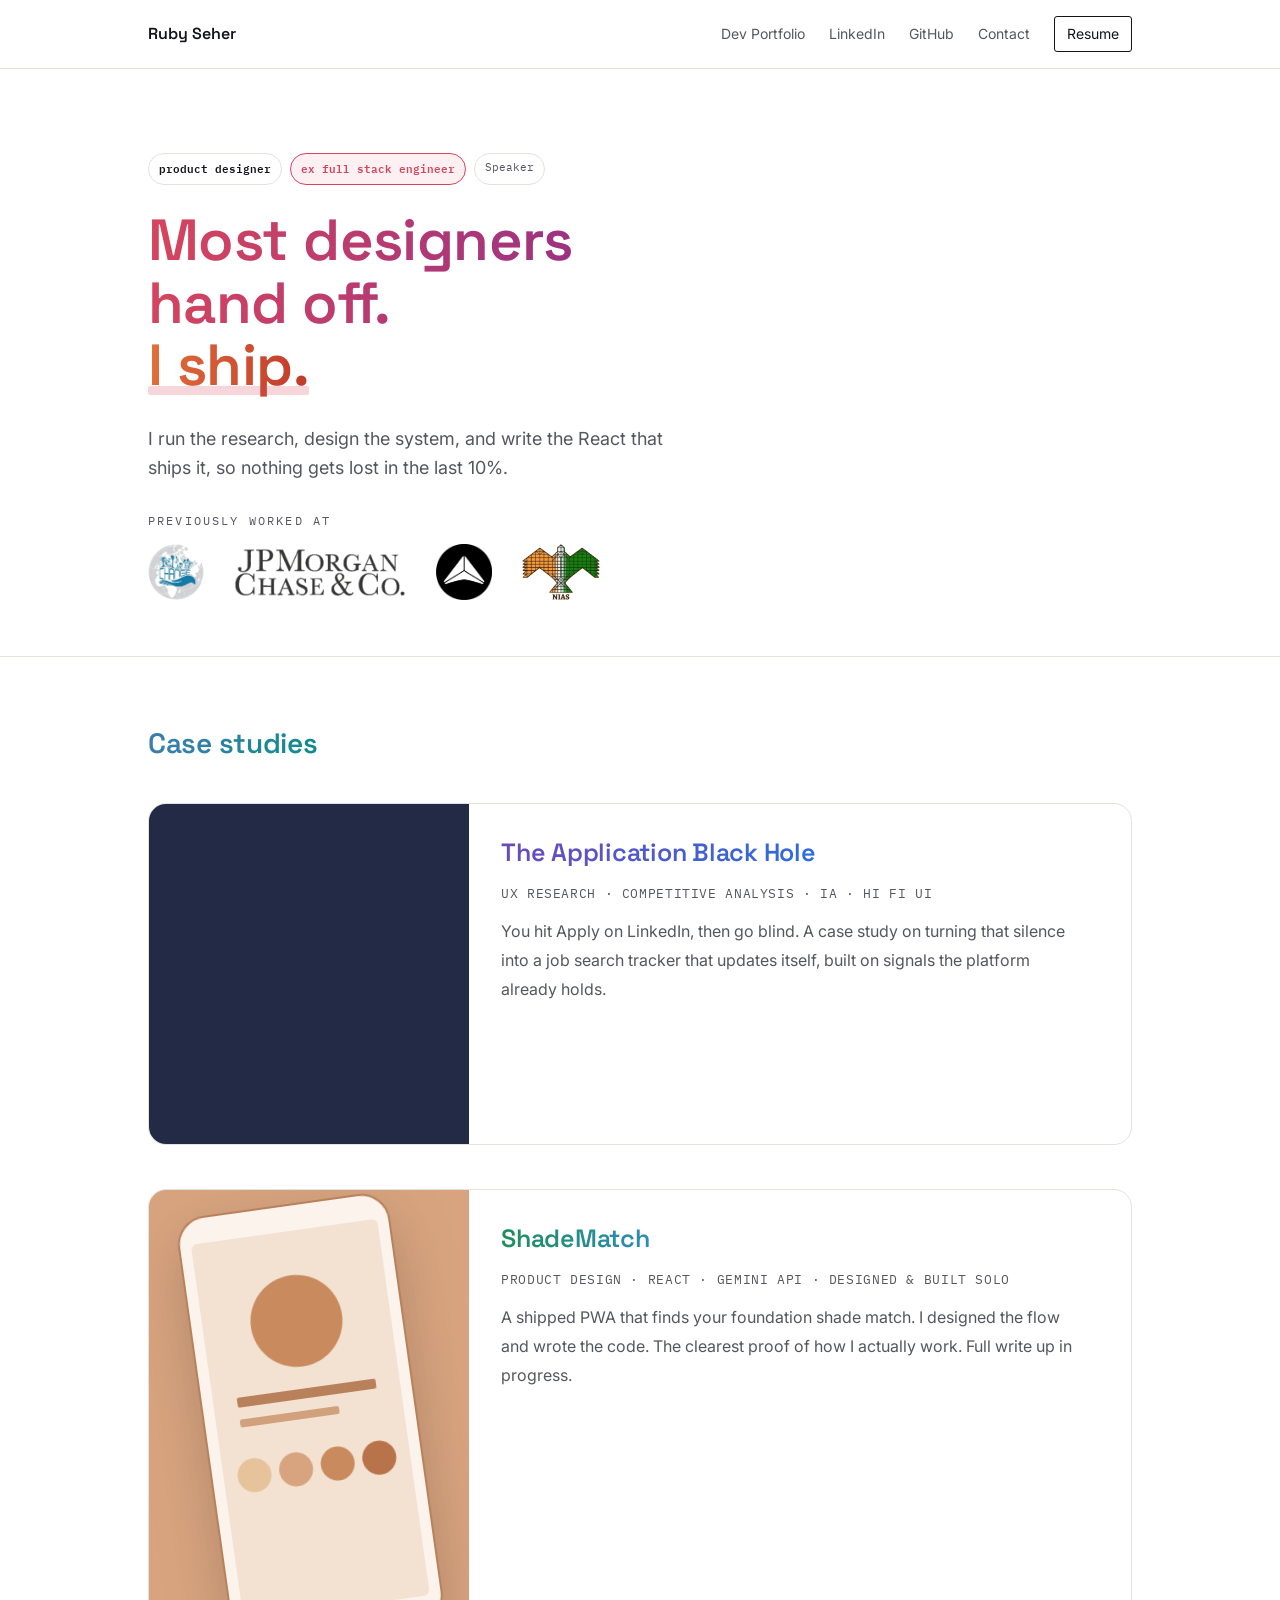
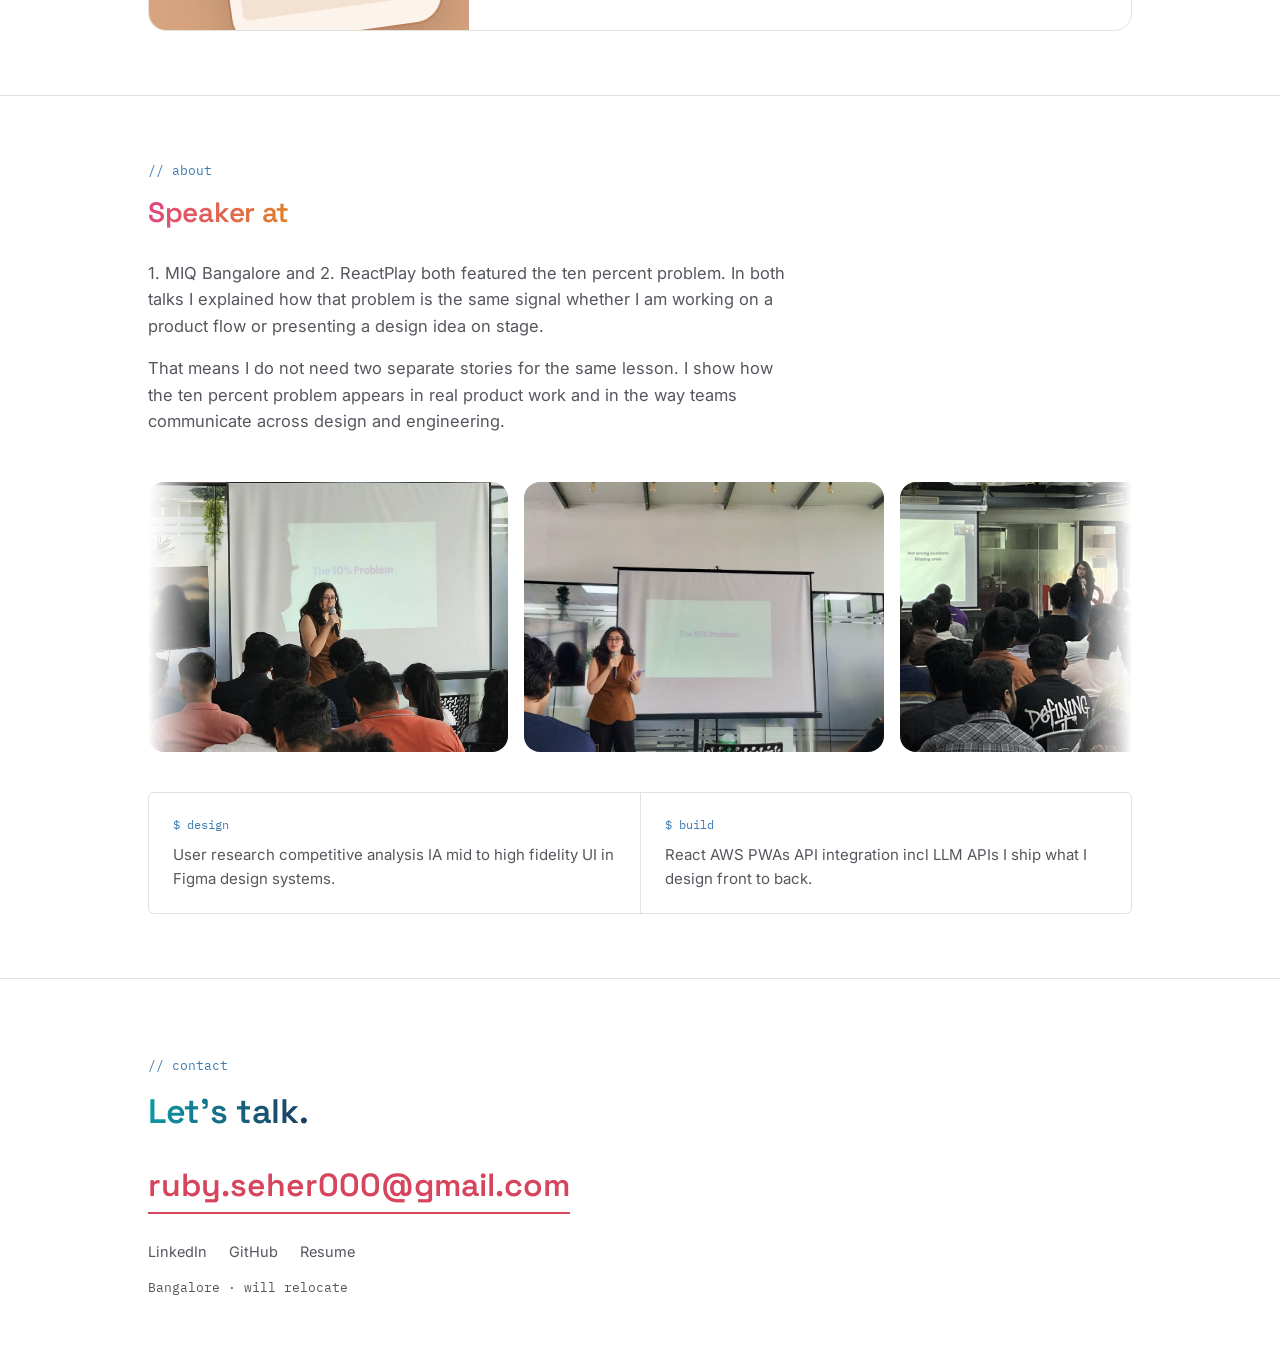
==== src/index.html @ dc3a8d72 "Fade the hero statement in instead of wiping it Co-Authored-By: Claude Opus 5 <noreply@anthropic.com" ====
<!DOCTYPE html>
<html lang="en">
<head>
<meta charset="UTF-8">
<meta name="viewport" content="width=device-width, initial-scale=1.0">
<title>Ruby Seher Product Designer</title>
<script>
  // claim the scroll position before the browser restores it, so the page
  // always opens on the hero instead of wherever you last stopped reading
  (function(){
    var nav = performance.getEntriesByType && performance.getEntriesByType('navigation')[0];
    if (nav && nav.type === 'back_forward') return;
    if ('scrollRestoration' in history) history.scrollRestoration = 'manual';
  })();
</script>
<link rel="preconnect" href="https://fonts.googleapis.com">
<link rel="preconnect" href="https://fonts.gstatic.com" crossorigin>
<link href="https://fonts.googleapis.com/css2?family=Space+Grotesk:wght@400;500;600;700&family=Inter:wght@400;500;600&family=IBM+Plex+Mono:wght@400;500&display=swap" rel="stylesheet">
<link rel="stylesheet" href="style.css?v=16">
</head>
<body>

<nav>
  <div class="wrap">
    <a class="nav-name" href="index.html">Ruby Seher</a>
    <div class="nav-links">
      <a href="https://rubyseher.vercel.app" target="_blank" rel="noopener">Dev Portfolio</a>
      <a href="https://www.linkedin.com/in/ruby-s-885468205/" target="_blank" rel="noopener">LinkedIn</a>
      <a href="https://github.com/Rubyseher" target="_blank" rel="noopener">GitHub</a>
      <a href="#contact">Contact</a>
      <a class="btn-mini" href="docs/RubySeher_ProductDesign_Resume.pdf" target="_blank" rel="noopener">Resume</a>
    </div>
  </div>
</nav>

<header class="hero">
  <div class="wrap hero-grid">
    <div class="hero-copy">
      <div class="tag-row reveal">
        <span class="tag"><b>product designer</b></span>
        <span class="tag tag-alt"><b>ex full stack engineer</b></span>
        <span class="tag">Speaker</span>
      </div>

      <h1 class="reveal grad g1">Most designers hand off.<br><span class="h1-em grad g3">I ship.</span></h1>

      <p class="sub reveal">I run the research, design the system, and write the React that ships it, so nothing gets lost in the last 10%.</p>

      <div class="brand-logos reveal">
        <div class="brand-label">Previously worked at</div>
        <div class="brand-row">
          <img src="images/logos/logo-change.png" alt="Let's Be The Change" class="brand-logo-img is-square">
          <img src="images/logos/logo-jpmorgan.png" alt="JPMorgan Chase & Co" class="brand-logo-img">
          <img src="images/logos/logo-nextup.png" alt="NextUp" class="brand-logo-img is-square">
          <img src="images/logos/logo-nias.png" alt="National Institute of Advanced Studies" class="brand-logo-img">
        </div>
      </div>
    </div>

    <div class="hero-panel reveal">
      <figure class="hero-video">
        <video
          src="images/rotato/portfolio-home.mp4"
          autoplay muted playsinline
          preload="auto"
          aria-label="Screen recording of the ShadeMatch home screen"></video>
      </figure>
    </div>
  </div>
</header>

<section class="work-list" id="work">
  <div class="wrap">
    <h2 class="reveal grad g2">Case studies</h2>

    <a class="project-card reveal" href="case-study-tracker.html">
      <div class="project-visual" style="background:var(--card-tracker);">
        <video class="card-video"
          data-src="images/rotato/linkedin.mp4"
          muted loop playsinline
          preload="none"
          aria-label="Screen recording of the application tracker: every application in one table with status, links, and notes"></video>
      </div>
      <div class="project-meta">
        <h3 class="grad g4">The Application Black Hole</h3>
        <div class="cat mono">UX Research · Competitive Analysis · IA · Hi Fi UI</div>
        <p>You hit Apply on LinkedIn, then go blind. A case study on turning that silence into a job search tracker that updates itself, built on signals the platform already holds.</p>
      </div>
    </a>

    <a class="project-card reveal" href="case-study-shadematch.html">
      <div class="project-visual" style="background:var(--card-shadematch);">
        <svg class="device" viewBox="0 0 220 440" fill="none" xmlns="http://www.w3.org/2000/svg">
          <rect x="4" y="4" width="212" height="432" rx="28" fill="#FBF3EC" stroke="#B8815C" stroke-width="2"/>
          <rect x="16" y="30" width="188" height="380" rx="6" fill="#F3E2D2"/>
          <circle cx="110" cy="120" r="46" fill="#C98B5E"/>
          <rect x="40" y="188" width="140" height="10" rx="2" fill="#B8815C"/>
          <rect x="40" y="210" width="100" height="8" rx="2" fill="#D0A17C"/>
          <rect x="30" y="250" width="34" height="34" rx="17" fill="#E7C39C"/>
          <rect x="72" y="250" width="34" height="34" rx="17" fill="#D8A47F"/>
          <rect x="114" y="250" width="34" height="34" rx="17" fill="#C98B5E"/>
          <rect x="156" y="250" width="34" height="34" rx="17" fill="#B8734B"/>
        </svg>
      </div>
      <div class="project-meta">
        <h3 class="grad g5">ShadeMatch</h3>
        <div class="cat mono">Product Design · React · Gemini API · Designed & built solo</div>
        <p>A shipped PWA that finds your foundation shade match. I designed the flow and wrote the code. The clearest proof of how I actually work. Full write up in progress.</p>
      </div>
    </a>
  </div>
</section>

<section id="about">
  <div class="wrap">
    <div class="eyebrow reveal">// about</div>
    <h2 class="reveal grad g6">Speaker at</h2>
    <div class="about-body reveal">
      <p>1. MIQ Bangalore and 2. ReactPlay both featured the ten percent problem. In both talks I explained how that problem is the same signal whether I am working on a product flow or presenting a design idea on stage.</p>
      <p>That means I do not need two separate stories for the same lesson. I show how the ten percent problem appears in real product work and in the way teams communicate across design and engineering.</p>
    </div>
    <div class="carousel-section reveal">
      <div class="carousel-header">
      </div>
      <div class="carousel">
        <div class="carousel-track">
          <div class="carousel-item active">
            <img class="carousel-image" src="images/speaker/1782558137927.jpeg" alt="Opening The 10% Problem talk in front of a full room" loading="lazy">
          </div>
          <div class="carousel-item">
            <img class="carousel-image" src="images/speaker/1783017832542.jpeg" alt="Presenting the title slide of The 10% Problem" loading="lazy">
          </div>
          <div class="carousel-item">
            <img class="carousel-image" src="images/speaker/1778783329241.jpeg" alt="Walking through a mid fidelity flow on stage" loading="lazy">
          </div>
          <div class="carousel-item">
            <img class="carousel-image" src="images/speaker/1783017840743.jpeg" alt="The rooftop venue during the talk" loading="lazy">
          </div>
          <div class="carousel-item">
            <img class="carousel-image" src="images/speaker/1778783330762.jpeg" alt="A packed audience at the meetup" loading="lazy">
          </div>
          <div class="carousel-item">
            <img class="carousel-image" src="images/speaker/1778783332410.jpeg" alt="Receiving the speaker gift after the talk" loading="lazy">
          </div>
        </div>
      </div>
    </div>
    <div class="duo reveal">
      <div class="duo-cell">
        <span class="k">$ design</span>
        <p>User research competitive analysis IA mid to high fidelity UI in Figma design systems.</p>
      </div>
      <div class="duo-cell">
        <span class="k">$ build</span>
        <p>React AWS PWAs API integration incl LLM APIs I ship what I design front to back.</p>
      </div>
    </div>
  </div>
</section>

<footer class="site-footer" id="contact">
  <div class="wrap">
    <div class="eyebrow reveal">// contact</div>
    <h2 class="reveal grad g8">Let's talk.</h2>
    <a class="big-email reveal" href="mailto:ruby.seher000@gmail.com">ruby.seher000@gmail.com</a>
    <div class="foot-links reveal">
      <a href="https://www.linkedin.com/in/ruby-s-885468205/" target="_blank" rel="noreferrer">LinkedIn</a>
      <a href="https://github.com/Rubyseher" target="_blank" rel="noreferrer">GitHub</a>
      <a href="docs/RubySeher_ProductDesign_Resume.pdf" target="_blank" rel="noopener">Resume</a>
    </div>
    <div class="foot-meta reveal">Bangalore · will relocate</div>
  </div>
</footer>

<script src="script.js?v=9"></script>
</body>
</html>
---- src/style.css ----
/* ============ TOKENS ============ */
:root{
  --ink:#14151A;
  --paper:#FFFFFF;
  --paper-raised:#FFFFFF;
  --accent:#D6455D;
  --accent-rgb:214,69,93;
  --accent-code:#3E7CB1;
  --line:#E4E2DD;
  --ink-soft:#55575E;
  --card-tracker:#232A45;
  --card-tracker-text:#E7E4DA;
  --card-shadematch:#D8A47F;
  --card-shadematch-text:#2B221C;
}

*{ box-sizing:border-box; margin:0; padding:0; }
html{ scroll-behavior:smooth; }
body{
  background:var(--paper);
  color:var(--ink);
  font-family:'Inter', sans-serif;
  font-size:17px;
  line-height:1.6;
  -webkit-font-smoothing:antialiased;
}
h1,h2,h3,.display{ font-family:'Space Grotesk', sans-serif; font-weight:600; letter-spacing:-0.01em; }
.mono{ font-family:'IBM Plex Mono', monospace; }
a{ color:inherit; text-decoration:none; }
img,svg{ max-width:100%; display:block; }
.wrap{ max-width:1040px; margin:0 auto; padding:0 28px; }
.wrap-narrow{ max-width:760px; margin:0 auto; padding:0 28px; }

/* ============ NAV ============ */
nav{
  position:sticky; top:0; z-index:30;
  background:#FFFFFF;
  backdrop-filter:blur(6px);
  border-bottom:1px solid var(--line);
}
nav .wrap{ display:flex; align-items:center; justify-content:space-between; padding-top:16px; padding-bottom:16px; }
.nav-name{
  font-family:'Space Grotesk', sans-serif; font-weight:600; font-size:16px;
  color:var(--ink); text-decoration:none; transition:color .15s;
}
.nav-name:hover{ color:var(--accent); }
.nav-links{ display:flex; gap:24px; font-size:14px; align-items:center; min-width:0; }
.nav-links a{ white-space:nowrap; }
.nav-links a{ color:var(--ink-soft); transition:color .15s; }
.nav-links a:hover{ color:var(--accent); }
.nav-links .btn-mini{
  border:1px solid var(--ink); border-radius:3px; padding:6px 12px; color:var(--ink);
}
.nav-links .btn-mini:hover{ background:var(--ink); color:var(--paper); }

/* ============ HERO (home) ============ */
header.hero{ padding:84px 0 56px; border-bottom:1px solid var(--line); }
.hero-grid{ display:grid; grid-template-columns:1.1fr 0.9fr; gap:36px; align-items:center; }
.hero-copy{ max-width:640px; }
.tag-row{ display:flex; flex-wrap:wrap; gap:10px; margin-bottom:24px; }
.tag{
  font-family:'IBM Plex Mono', monospace; font-size:12px; padding:6px 12px;
  border:1px solid var(--line); border-radius:999px; color:var(--ink-soft); background:var(--paper-raised);
}
.tag b{ color:var(--ink); font-weight:600; }
.hero h1{ font-size:clamp(38px,5vw,58px); line-height:1.08; max-width:14ch; margin-bottom:24px; }
.hero p.sub{ max-width:58ch; font-size:18px; color:var(--ink-soft); margin-bottom:28px; }
.cta-row{ display:flex; flex-wrap:wrap; gap:12px; margin-bottom:28px; }
.btn{
  display:inline-flex; align-items:center; gap:8px; padding:13px 20px; border-radius:999px;
  font-size:14.5px; font-weight:600; border:1px solid var(--ink);
  transition:transform .18s ease, background .18s ease, color .18s ease, border-color .18s ease;
}
.btn.primary{ background:var(--ink); color:var(--paper); }
.btn.primary:hover{ background:var(--accent); border-color:var(--accent); transform:translateY(-2px); }
.btn.ghost{ border-color:var(--line); }
.btn.ghost:hover{ background:var(--ink); color:var(--paper); transform:translateY(-2px); }
.hero-foot{ display:flex; flex-wrap:wrap; gap:12px; align-items:center; color:var(--ink-soft); font-size:14px; }
.pill{ display:inline-flex; align-items:center; padding:8px 14px; background:var(--paper-raised); border-radius:999px; border:1px solid var(--line); font-family:'IBM Plex Mono', monospace; letter-spacing:0.02em; }
.brand-logos{ margin-top:24px; }
.brand-label{ font-family:'IBM Plex Mono', monospace; text-transform:uppercase; letter-spacing:0.18em; color:var(--ink-soft); font-size:12px; margin-bottom:14px; }
/* sized so all four marks hold one line inside the 1.1fr copy column */
.brand-row{ display:flex; flex-wrap:wrap; gap:30px; align-items:center; }
.brand-row img{ border:0; outline:0; box-shadow:none; background:none; padding:0; border-radius:0; }
.brand-logo-img{ height:56px; width:auto; max-width:172px; object-fit:contain; }
.brand-logo-img.is-square{ width:56px; }
.hero-panel{ display:flex; justify-content:flex-end; }
.hero-video{
  width:100%; max-width:320px; border-radius:28px; overflow:hidden;
  border:0; background:transparent; box-shadow:none; line-height:0;
  /* lift off the centred position; transform so it doesn't reflow the grid */
  transform:translateY(-34px);
}
.hero-video video{ display:block; width:100%; height:auto; }
.panel-card{
  width:100%; max-width:420px; border:1px solid var(--line); border-radius:24px;
  background:#FFFFFF;
  padding:30px 28px; box-shadow:0 28px 60px rgba(20,21,26,0.09);
}
.panel-tag{ display:inline-flex; font-family:'IBM Plex Mono', monospace; font-size:12px; color:var(--accent-code); margin-bottom:16px; }
.panel-card h2{ font-size:clamp(28px,4vw,36px); line-height:1.1; margin-bottom:18px; }
.panel-card p{ color:var(--ink-soft); font-size:16px; line-height:1.75; margin-bottom:24px; }
.panel-metrics{ display:grid; grid-template-columns:repeat(2,minmax(0,1fr)); gap:16px; }
.panel-metrics div{ padding:16px; background:var(--paper); border:1px solid var(--line); border-radius:12px; font-size:14.5px; }
.panel-metrics strong{ display:block; font-size:22px; color:var(--ink); margin-bottom:4px; }

/* ============ WORK: colorful hero cards ============ */
section.work-list{ padding:64px 0 20px; }
.eyebrow{ font-family:'IBM Plex Mono', monospace; font-size:12.5px; color:var(--accent-code); margin-bottom:10px; }
.work-list > .wrap > h2{ font-size:28px; margin-bottom:36px; }

.project-card{
  display:grid; grid-template-columns:320px 1fr;
  border-radius:18px; overflow:hidden; margin-bottom:44px;
  border:1px solid var(--line); background:var(--paper-raised);
  transition:transform .25s ease, box-shadow .25s ease;
}
.project-card:hover{ transform:translateY(-4px); box-shadow:0 22px 50px rgba(20,21,26,0.12); }
.project-visual{
  position:relative; min-height:340px; display:flex; align-items:center; justify-content:center;
  overflow:hidden; background:#FFFFFF;
}
.project-visual .device{ width:220px; transform:rotate(-8deg) translateY(10px); filter:drop-shadow(0 22px 30px rgba(0,0,0,0.18)); }
/* landscape clip centred on the card colour, same footprint as the .device it replaces */
.project-visual .card-video{
  display:block; width:88%; height:auto; border-radius:10px;
  filter:drop-shadow(0 18px 28px rgba(0,0,0,0.30));
}
.project-meta{ padding:28px 32px; }
.project-meta h3{ font-size:25px; margin-bottom:10px; }
.project-meta .cat{ font-family:'IBM Plex Mono', monospace; font-size:12.5px; color:var(--ink-soft); margin-bottom:14px; text-transform:uppercase; letter-spacing:0.05em; }
.project-meta p{ color:var(--ink-soft); max-width:58ch; font-size:16px; line-height:1.8; }

/* ============ GRADIENT HEADINGS ============ */
.grad{ color:var(--ink); }
@supports ((-webkit-background-clip:text) or (background-clip:text)){
  .grad{
    width:fit-content; max-width:100%;
    background-image:var(--grad);
    -webkit-background-clip:text; background-clip:text;
    -webkit-text-fill-color:transparent; color:transparent;
    padding-bottom:0.04em;
  }
}
.g1{ --grad:linear-gradient(96deg,#D6455D 0%,#8E2D8B 100%); }
.g2{ --grad:linear-gradient(96deg,#3E7CB1 0%,#0E8C8C 100%); }
.g3{ --grad:linear-gradient(96deg,#E2703A 0%,#C0392B 100%); }
.g4{ --grad:linear-gradient(96deg,#6C4AB6 0%,#2D6CDF 100%); }
.g5{ --grad:linear-gradient(96deg,#1E8E5A 0%,#2D8CB8 100%); }
.g6{ --grad:linear-gradient(96deg,#E0457B 0%,#E08128 100%); }
.g7{ --grad:linear-gradient(96deg,#3F3D8C 0%,#C2418A 100%); }
.g8{ --grad:linear-gradient(96deg,#0E9AA7 0%,#1F3A5E 100%); }
.g9{ --grad:linear-gradient(96deg,#B8734B 0%,#8E2D8B 100%); }
.g10{ --grad:linear-gradient(96deg,#2D8CB8 0%,#6C4AB6 100%); }

/* ============ ABOUT / DUO ============ */
section{ padding:64px 0; border-bottom:1px solid var(--line); }
section h2{ font-size:28px; margin-bottom:24px; }
.about-body p{ max-width:64ch; color:var(--ink-soft); margin-bottom:16px; font-size:16.5px; }
.about-body strong{ color:var(--ink); font-weight:600; }
.duo{ display:grid; grid-template-columns:1fr 1fr; gap:1px; background:var(--line); border:1px solid var(--line); margin-top:30px; border-radius:6px; overflow:hidden; }
.duo-cell{ background:var(--paper-raised); padding:22px 24px; }
.duo-cell .k{ font-family:'IBM Plex Mono', monospace; font-size:12px; color:var(--accent-code); margin-bottom:8px; display:block; }
.duo-cell p{ font-size:15px; color:var(--ink-soft); }

.carousel-section{ margin:32px 0 0; }
.carousel-header{ display:flex; flex-wrap:wrap; align-items:center; gap:16px; margin-bottom:16px; }
.carousel{ display:block; overflow:hidden; -webkit-mask-image:linear-gradient(90deg, transparent, #000 6%, #000 94%, transparent); mask-image:linear-gradient(90deg, transparent, #000 6%, #000 94%, transparent); }
.carousel-track{ display:flex; flex-wrap:nowrap; width:max-content; gap:16px; padding-bottom:10px; animation:carousel-marquee var(--marquee-duration, 40s) linear infinite; }
.carousel:hover .carousel-track{ animation-play-state:paused; }
@keyframes carousel-marquee{ from{ transform:translate3d(0,0,0); } to{ transform:translate3d(calc(-1 * var(--marquee-shift, 50%)), 0, 0); } }
.carousel-item{ flex:0 0 auto; width:360px; border-radius:16px; display:flex; align-items:center; justify-content:center; }
.carousel-image{ width:100%; aspect-ratio:4/3; object-fit:cover; border-radius:16px; background:var(--paper); display:block; }
.carousel-control{ display:none; }

/* ============ FOOTER ============ */
footer.site-footer{ padding:76px 0 56px; border-bottom:none; }
footer.site-footer h2{ font-size:34px; margin-bottom:20px; }
.big-email{ font-family:'Space Grotesk', sans-serif; font-size:clamp(22px,4vw,32px); font-weight:600; color:var(--accent); display:inline-block; margin-bottom:26px; border-bottom:2px solid var(--accent); }
.foot-links{ display:flex; gap:22px; flex-wrap:wrap; font-size:14.5px; margin-bottom:14px; }
.foot-links a{ color:var(--ink-soft); }
.foot-links a:hover{ color:var(--ink); }
.foot-meta{ font-family:'IBM Plex Mono', monospace; font-size:12.5px; color:var(--ink-soft); }

/* ============ REVEAL ============ */
.reveal{ opacity:0; transform:translateY(16px); transition:opacity .55s ease, transform .55s ease; }
.reveal.in{ opacity:1; transform:translateY(0); }
@media (prefers-reduced-motion:reduce){ .reveal{ opacity:1; transform:none; transition:none; } html{ scroll-behavior:auto; } .carousel-track{ animation:none; } .carousel{ overflow-x:auto; } }

/* ==================================================== */
/* ============ CASE STUDY PAGE ============ */
/* ==================================================== */

.cs-hero{ padding:56px 0 40px; border-bottom:1px solid var(--line); }
.cs-hero .back-link{ font-family:'IBM Plex Mono', monospace; font-size:13px; color:var(--ink-soft); display:inline-block; margin-bottom:22px; }
.cs-hero .back-link:hover{ color:var(--accent); }
.cs-hero h1{ font-size:clamp(32px,5vw,48px); line-height:1.12; margin-bottom:18px; max-width:18ch; }
.cs-hero .cs-tagline{ font-size:18px; color:var(--ink-soft); max-width:56ch; margin-bottom:28px; }

/* case-study lead visual: landscape Rotato export, sits under the frontmatter */
.cs-video{
  margin:38px 0 0; border:0; background:transparent; line-height:0;
  border-radius:14px; overflow:hidden;
}
.cs-video video{ display:block; width:100%; height:auto; }

.frontmatter{
  font-family:'IBM Plex Mono', monospace; font-size:13px; line-height:1.9;
  background:var(--ink); color:#D8D5CB; padding:18px 22px; border-radius:6px; display:inline-block; min-width:320px;
}
.frontmatter .fm-comment{ color:#7C8390; }
.frontmatter .fm-key{ color:#8FBADC; }
.frontmatter .fm-val{ color:#D8D5CB; }
.frontmatter .fm-status-done{ color:#8FCB8F; }
.frontmatter .fm-status-wip{ color:#E3B966; }

/* layout: sticky sidebar + content */
.cs-body{ display:grid; grid-template-columns:220px 1fr; gap:56px; align-items:start; padding:56px 0 80px; }
.cs-sidebar{ position:sticky; top:88px; }
.cs-sidebar .grp{ margin-bottom:22px; }
.cs-sidebar .grp-title{
  font-size:14.5px; font-weight:600; color:var(--ink-soft); padding:6px 0 6px 14px; border-left:2px solid transparent;
  cursor:pointer; transition:color .15s, border-color .15s;
}
.cs-sidebar .grp-title.active{ color:var(--ink); border-left-color:var(--accent); }
.cs-sidebar .sub{ display:block; font-size:13px; color:var(--ink-soft); padding:5px 0 5px 14px; border-left:2px solid transparent; opacity:0.75; transition:color .15s, border-color .15s, opacity .15s; }
.cs-sidebar .sub.active{ color:var(--ink); border-left-color:var(--accent); opacity:1; }
.cs-sidebar .sub:hover{ color:var(--accent); }

.cs-content section.cs-section{ padding:0 0 64px; border-bottom:none; scroll-margin-top:100px; }
.cs-content h2{ font-size:26px; margin-bottom:16px; }
.cs-content h3{ font-size:19px; margin-bottom:10px; margin-top:26px; }
.cs-content p{ color:var(--ink-soft); max-width:62ch; margin-bottom:14px; font-size:16px; }
.cs-content ul{ margin:0 0 16px 20px; color:var(--ink-soft); }
.cs-content li{ margin-bottom:6px; }

/* pull quote — for synthesized findings, not fabricated testimonials */
.pull-quote{
  font-family:'Space Grotesk', sans-serif; font-size:clamp(20px,2.6vw,28px); font-weight:500;
  line-height:1.4; max-width:34ch; margin:28px 0; color:var(--ink);
}
.pull-quote .hl{ color:var(--accent); }
.pull-quote .hl-code{ color:var(--accent-code); }

/* goal / principle cards */
.goal-grid{ display:grid; grid-template-columns:1fr 1fr; gap:28px; margin:26px 0; }
.goal-card{ display:flex; gap:16px; }
.goal-icon{ flex:0 0 auto; width:34px; height:34px; color:var(--accent-code); }
.goal-card h4{ font-family:'Space Grotesk',sans-serif; font-size:15.5px; font-weight:600; margin-bottom:6px; }
.goal-card ul{ margin-left:16px; }
.goal-card li{ font-size:14.5px; }

/* feature spotlight */
.spotlight{ display:grid; grid-template-columns:1fr 1fr; gap:40px; align-items:center; margin:36px 0; }
.spotlight.rev{ direction:rtl; }
.spotlight.rev > *{ direction:ltr; }
.spotlight h3{ margin-top:0; font-size:21px; }

/* visual placeholder */
.visual-slot{
  border:1px dashed var(--line); border-radius:8px; padding:30px 18px; text-align:center;
  font-family:'IBM Plex Mono', monospace; font-size:12px; color:var(--ink-soft);
  background:repeating-linear-gradient(45deg, transparent, transparent 10px, rgba(0,0,0,0.02) 10px, rgba(0,0,0,0.02) 20px);
  min-height:180px; display:flex; align-items:center; justify-content:center;
}

/* comp table */
.comp-table{ width:100%; border-collapse:collapse; margin:20px 0; font-size:14.5px; }
.comp-table th, .comp-table td{ text-align:left; padding:10px 12px; border-bottom:1px solid var(--line); }
.comp-table th{ font-family:'IBM Plex Mono', monospace; font-size:12px; color:var(--ink-soft); font-weight:500; }

/* status callout */
.status-box{
  border-left:3px solid var(--accent-code); background:var(--paper-raised); padding:16px 20px; border-radius:0 6px 6px 0; margin:22px 0;
}
.status-box p{ margin-bottom:0; font-size:15px; }

/* case links */
.case-links{ display:flex; gap:18px; flex-wrap:wrap; margin-top:10px; }
.case-links a{ font-size:14.5px; font-weight:500; border-bottom:1px solid var(--accent); color:var(--accent); padding-bottom:1px; }
.case-links a:hover{ opacity:0.75; }

/* prev/next footer nav */
.cs-nextprev{ display:flex; justify-content:space-between; padding:36px 0; border-top:1px solid var(--line); border-bottom:1px solid var(--line); gap:20px; flex-wrap:wrap; }
.cs-nextprev a{ font-family:'IBM Plex Mono', monospace; font-size:13px; color:var(--ink-soft); }
.cs-nextprev a:hover{ color:var(--accent); }

/* ============ RESPONSIVE ============ */
@media (max-width:900px){
  .cs-body{ grid-template-columns:1fr; }
  .cs-sidebar{ position:static; display:flex; flex-wrap:wrap; gap:14px; padding-bottom:20px; border-bottom:1px solid var(--line); margin-bottom:20px; }
  .cs-sidebar .grp{ margin-bottom:0; }
  .goal-grid{ grid-template-columns:1fr; }
  .spotlight{ grid-template-columns:1fr; direction:ltr !important; }
}
@media (max-width:640px){
  .wrap,.wrap-narrow{ padding:0 20px; }
  header.hero, .cs-hero{ padding:56px 0 40px; }
  nav .wrap{ gap:14px; }
  .nav-links{ gap:14px; font-size:13px; overflow-x:auto; -webkit-overflow-scrolling:touch; scrollbar-width:none; padding-right:2px; }
  .nav-links::-webkit-scrollbar{ display:none; }
  .duo{ grid-template-columns:1fr; }
  section{ padding:48px 0; }
  .project-visual{ height:260px; }
}

/* ==================================================== */
/* ============ HERO v2: DESIGN ↔ CODE MORPH ============ */
/* ==================================================== */

.hero-grid{ align-items:center; }
.tag-row .tag-alt{ border-color:var(--accent); background:rgba(var(--accent-rgb), 0.08); }
.tag-row .tag-alt b{ color:var(--accent); }

.hero h1{ max-width:16ch; }
.h1-em{
  position:relative; display:inline-block; color:var(--accent);
}
.h1-em::after{
  content:""; position:absolute; left:0; right:0; bottom:0.08em; height:0.14em;
  background:var(--accent); opacity:0.22; border-radius:2px;
}

/* credential line — the talk, promoted out of the footer */
.cred-row{
  display:flex; align-items:flex-start; gap:10px;
  font-size:14.5px; line-height:1.55; color:var(--ink-soft);
  max-width:52ch; padding:14px 16px; margin-bottom:4px;
  background:var(--paper-raised); border:1px solid var(--line);
  border-left:3px solid var(--accent-code); border-radius:8px;
}
.cred-row b{ color:var(--ink); font-weight:600; }
.cred-row .mono{ color:var(--ink); font-size:13px; }
.cred-dot{
  flex:none; width:8px; height:8px; margin-top:7px; border-radius:50%;
  background:var(--accent-code); box-shadow:0 0 0 4px rgba(58,124,177,0.16);
}

/* ---- the morph card ---- */
.morph{
  width:100%; max-width:430px; margin:0;
  border:1px solid var(--line); border-radius:20px; overflow:hidden;
  background:var(--paper-raised);
  box-shadow:0 28px 60px rgba(20,21,26,0.11);
}
.morph-head{
  display:flex; align-items:center; justify-content:space-between; gap:12px;
  padding:12px 14px; border-bottom:1px solid var(--line);
  background:#FFFFFF;
}
.morph-file{ font-size:12px; color:var(--ink-soft); letter-spacing:0.02em; }
.morph-file::before{ content:"◆ "; color:var(--accent-code); }

.morph-toggle{
  display:flex; gap:2px; padding:3px; border-radius:999px;
  background:rgba(20,21,26,0.06); border:1px solid var(--line);
}
.mt-btn{
  font-family:'IBM Plex Mono', monospace; font-size:11.5px; letter-spacing:0.03em;
  padding:5px 13px; border:0; border-radius:999px; cursor:pointer;
  background:transparent; color:var(--ink-soft);
  transition:background .22s ease, color .22s ease;
}
.mt-btn:hover{ color:var(--ink); }
.mt-btn.is-on{ background:var(--ink); color:var(--paper); }

.morph-stage{ position:relative; min-height:266px; }
.morph-view{
  position:absolute; inset:0; padding:22px;
  display:flex; align-items:center; justify-content:center;
  opacity:0; visibility:hidden; transform:scale(0.975);
  /* leaving: clear out fast so the two views never muddle over each other */
  transition:opacity .2s ease, transform .2s ease, visibility .2s;
}
.morph-view.is-on{
  opacity:1; visibility:visible; transform:none;
  /* entering: wait for the outgoing view to finish fading */
  transition:opacity .3s ease .18s, transform .3s ease .18s, visibility 0s;
}

/* design view — figma frame chrome */
.fig-frame{ position:relative; width:100%; max-width:330px; }
.fig-label{
  position:absolute; top:-19px; left:0; font-size:10.5px; letter-spacing:0.02em;
  color:#fff; background:var(--accent-code); padding:2px 7px; border-radius:3px; white-space:nowrap;
}
.fig-frame::before{
  content:""; position:absolute; inset:-9px; border:1.5px solid var(--accent-code);
  border-radius:4px; pointer-events:none;
}
.fig-h{
  position:absolute; width:8px; height:8px; background:#fff;
  border:1.5px solid var(--accent-code); border-radius:2px;
}
.fig-h.tl{ top:-13px; left:-13px; }
.fig-h.tr{ top:-13px; right:-13px; }
.fig-h.bl{ bottom:-13px; left:-13px; }
.fig-h.br{ bottom:-13px; right:-13px; }
.fig-dim{
  position:absolute; bottom:-30px; left:50%; transform:translateX(-50%);
  font-size:10.5px; color:#fff; background:var(--accent-code);
  padding:2px 7px; border-radius:3px; white-space:nowrap;
}

.ui-card{
  background:#FBF3EC; border:1px solid #E3CDB6; border-radius:14px; padding:20px;
}
.ui-title{ font-family:'Space Grotesk', sans-serif; font-weight:600; font-size:19px; color:#2B221C; }
.ui-sub{ font-size:11.5px; color:#8A6A52; margin-top:3px; margin-bottom:18px; letter-spacing:0.02em; }
.ui-swatches{ display:flex; gap:12px; }
.ui-swatches .sw{
  width:46px; height:46px; border-radius:50%; background:var(--c);
  box-shadow:inset 0 0 0 1px rgba(0,0,0,0.08);
}
.ui-swatches .sw.is-sel{
  box-shadow:inset 0 0 0 1px rgba(0,0,0,0.08), 0 0 0 3px #FBF3EC, 0 0 0 5px #2B221C;
}

/* code view */
.morph-view.v-code{ padding:0; }
.code{
  width:100%; height:100%; margin:0; padding:22px 20px; overflow:auto;
  background:var(--ink); color:#D8D5CB;
  font-family:'IBM Plex Mono', monospace; font-size:12px; line-height:1.8;
  tab-size:2;
}
.code .c-key{ color:#C792EA; }
.code .c-fn{ color:#8FBADC; }
.code .c-tag{ color:#7EC9A5; }
.code .c-attr{ color:#E3B966; }
.code .c-str{ color:#D8D5CB; }

.morph-foot{
  position:relative; display:flex; align-items:center; justify-content:space-between; gap:12px;
  padding:12px 14px; border-top:1px solid var(--line); background:var(--paper-raised);
  font-size:12px; min-height:43px;
}
.morph-cap{
  position:absolute; left:14px; font-size:11.5px; color:var(--ink-soft);
  opacity:0; transition:opacity .3s ease;
}
.morph-cap.is-on{ opacity:1; transition:opacity .3s ease .18s; }
.morph-link{
  margin-left:auto; font-size:12px; font-weight:600; color:var(--accent);
  border-bottom:1px solid rgba(var(--accent-rgb), 0.35);
}
.morph-link:hover{ border-bottom-color:var(--accent); }

@media (prefers-reduced-motion:reduce){
  .morph-view, .morph-cap{ transition:none; }
}

/* the copy column narrows faster than the logos do — tighten before it wraps */
@media (max-width:1040px){
  .brand-row{ gap:24px; }
  .brand-logo-img{ height:50px; max-width:150px; }
  .brand-logo-img.is-square{ width:50px; }
}
@media (max-width:900px){
  .hero-video{ transform:none; }
  .hero-grid{ grid-template-columns:1fr; gap:40px; }
  .hero-panel{ justify-content:center; }
  .hero-video{ max-width:280px; }
  .hero-copy{ max-width:none; }
  .hero-panel{ justify-content:flex-start; }
  .morph{ max-width:430px; }
}
@media (max-width:640px){
  .hero h1{ max-width:none; }
  .brand-row{ gap:26px; }
  .brand-logo-img{ height:52px; max-width:160px; }
  .brand-logo-img.is-square{ width:52px; }
  .morph-stage{ min-height:250px; }
  .code{ font-size:11px; }
  .carousel-item{ width:280px; }
}
.nav-name{ white-space:nowrap; }
.hero .tag-row{ gap:8px; }
.hero .tag-row .tag{ font-size:11px; padding:5px 10px; white-space:nowrap; }

/* ==================================================== */
/* ====== CASE STUDY: THE APPLICATION BLACK HOLE ======= */
/* ==================================================== */

:root{
  --warn:#B0522B;
  --tint:#FAFAF8;
  --tint-2:#F5F3EF;
}

/* fill-in marker — deliberately visible so nothing ships half written */
.todo{
  font-family:'IBM Plex Mono', monospace; font-size:0.86em;
  color:var(--warn); background:rgba(176,82,43,0.08);
  border:1px dashed rgba(176,82,43,0.4); border-radius:4px; padding:1px 6px;
}

/* scroll progress bar */
.scroll-progress{
  position:fixed; top:0; left:0; height:2px; width:0%;
  background:var(--accent); z-index:60; transition:width .1s linear;
}

/* ---- hero: one full-screen statement, nothing else competing with it ---- */
.cs-stage{ border-bottom:1px solid var(--line); }
.cs-stage .stage-inner{
  /* svh so mobile browser chrome can't push the scroll cue off-screen */
  min-height:calc(100svh - 58px);
  display:flex; flex-direction:column;
  padding-top:26px; padding-bottom:26px;
}
.cs-stage .back-link{
  font-family:'IBM Plex Mono', monospace; font-size:13px; color:var(--ink-soft);
  align-self:flex-start;
}
.cs-stage .back-link:hover{ color:var(--accent); }
.stage-center{
  flex:1; display:flex; flex-direction:column;
  align-items:center; justify-content:center; text-align:center;
}
.cs-eyebrow{
  font-family:'IBM Plex Mono', monospace; font-size:12px; text-transform:uppercase;
  letter-spacing:0.16em; color:var(--ink-soft); margin-bottom:22px;
}
.stage-statement{
  font-family:'Space Grotesk', sans-serif; font-weight:700;
  font-size:clamp(42px,8.2vw,104px); line-height:1.02; letter-spacing:-0.03em;
  max-width:15ch; margin:0 auto;
}
.stage-sub{
  font-size:clamp(16px,1.5vw,19px); line-height:1.6; color:var(--ink-soft);
  max-width:60ch; margin:30px auto 0;
}

/* the product shot + frontmatter, one screen down */
.cs-intro{ padding:80px 0 72px; border-bottom:1px solid var(--line); }
.cs-intro .cs-video{ margin:0 auto; max-width:900px; }
.meta-grid{
  display:grid; grid-template-columns:repeat(4,1fr); gap:26px 32px;
  margin:56px auto 0; max-width:1000px;
}
.meta-item .mk{
  font-family:'IBM Plex Mono', monospace; font-size:11px; text-transform:uppercase;
  letter-spacing:0.14em; color:var(--accent); display:block; margin-bottom:5px;
}
.meta-item .mv{ font-size:14.5px; color:var(--ink-soft); line-height:1.5; }
.cs-hero .cs-video{ margin:0; }
.scroll-cue{
  display:block; text-align:center; align-self:center;
  font-family:'IBM Plex Mono', monospace; font-size:12px; color:var(--ink-soft);
}
.scroll-cue:hover{ color:var(--accent); }
.scroll-cue span{ display:block; font-size:16px; margin-top:2px; animation:cue 1.9s ease-in-out infinite; }
@keyframes cue{ 0%,100%{ transform:translateY(0); opacity:.5 } 50%{ transform:translateY(4px); opacity:1 } }

/* ---- section furniture ---- */
.cs-content section.cs-section{ padding:0 0 88px; }
.sec-eyebrow{
  font-family:'IBM Plex Mono', monospace; font-size:11.5px; text-transform:uppercase;
  letter-spacing:0.16em; color:var(--accent); margin-bottom:12px;
}
.cs-content h2{ font-size:clamp(26px,3.4vw,34px); line-height:1.18; margin-bottom:18px; }
.cs-content h3{ font-size:19px; margin-top:44px; margin-bottom:12px; }
.cs-content h4{ font-family:'Space Grotesk',sans-serif; font-size:16px; font-weight:600; margin-bottom:6px; }
.figcap{
  font-family:'IBM Plex Mono', monospace; font-size:11.5px; color:var(--ink-soft);
  line-height:1.6; margin-top:10px; max-width:60ch;
}
figure{ margin:26px 0; }
figure img, figure video{ border-radius:12px; box-shadow:0 18px 40px rgba(20,21,26,0.10); width:100%; }
.rule{ border:0; border-top:1px solid var(--line); margin:44px 0; }
.closer{
  font-family:'Space Grotesk', sans-serif; font-size:18px; font-weight:500;
  color:var(--ink); max-width:56ch; margin-top:28px;
}

/* ---- stat grid (editorial, hairlines not cards) ---- */
.statgrid{
  display:grid; grid-template-columns:repeat(3,1fr); gap:0;
  border-top:1px solid var(--line); margin:32px 0 8px;
}
.stat{ padding:24px 22px 22px 0; border-bottom:1px solid var(--line); }
.statgrid .stat:nth-child(3n+2), .statgrid .stat:nth-child(3n){ padding-left:22px; border-left:1px solid var(--line); }
.stat-num{
  font-family:'Space Grotesk', sans-serif; font-weight:700; font-variant-numeric:tabular-nums;
  font-size:clamp(32px,4vw,46px); line-height:1; color:var(--accent); letter-spacing:-0.02em;
}
.stat-label{ font-size:13.5px; color:var(--ink-soft); line-height:1.5; margin-top:12px; max-width:26ch; }

/* ---- quote band ---- */
.quote-band{
  background:var(--tint-2); border-top:1px solid var(--line); border-bottom:1px solid var(--line);
  padding:64px 32px; margin:44px 0; border-radius:12px;
}
.quote-band blockquote{
  font-family:'Space Grotesk', sans-serif; font-size:clamp(20px,2.7vw,29px); font-weight:500;
  line-height:1.4; max-width:800px; margin:0 auto; color:var(--ink);
}
.qb-attr{
  display:block; text-align:right; max-width:800px; margin:20px auto 0;
  font-family:'IBM Plex Mono', monospace; font-size:12.5px; color:var(--ink-soft);
}

/* ---- inset panel (the brief) ---- */
.inset{
  border-left:3px solid var(--accent); background:var(--tint-2);
  padding:28px 32px; border-radius:0 10px 10px 0; margin:26px 0;
}
.inset p{ max-width:60ch; }
.inset p:last-child{ margin-bottom:0; }
.inset b{ color:var(--ink); font-weight:600; }
.ba-pair{
  display:flex; flex-wrap:wrap; align-items:center; gap:14px; margin-top:22px;
  font-family:'Space Grotesk', sans-serif; font-size:15.5px; line-height:1.4;
}
.ba-pair .ba-from{ color:var(--ink-soft); font-style:italic; }
.ba-pair .ba-arrow{ color:var(--accent); font-size:20px; }
.ba-pair .ba-to{ color:var(--ink); font-weight:600; }

/* ---- two column definition table ---- */
.deftable{ width:100%; border-collapse:collapse; margin:24px 0; }
.deftable td{ padding:16px 0; border-bottom:1px solid var(--line); vertical-align:top; font-size:15px; }
.deftable td:first-child{ width:28%; padding-right:28px; font-weight:600; color:var(--ink); }
.deftable td:last-child{ color:var(--ink-soft); line-height:1.6; }

/* ---- solution feature grid ---- */
.feature-grid{ display:grid; grid-template-columns:1fr 1fr; gap:44px 48px; margin:40px 0 0; }
.feature .fnum{
  font-family:'Space Grotesk', sans-serif; font-weight:700; font-size:34px;
  color:var(--accent); opacity:0.28; line-height:1; margin-bottom:8px; letter-spacing:-0.02em;
}
.feature h4{ margin-bottom:8px; }
.feature p{ font-size:15px; margin-bottom:0; max-width:42ch; }

/* ---- competitor rows ---- */
.comp-row{ display:grid; grid-template-columns:40% 1fr; gap:40px; align-items:start; margin:44px 0; }
.comp-row.rev .comp-media{ order:2; }
.comp-row .comp-media figure{ margin:0; }
.badge-letter{
  display:inline-flex; align-items:center; justify-content:center; width:28px; height:28px;
  border-radius:50%; border:1.5px solid var(--accent); color:var(--accent);
  font-family:'IBM Plex Mono', monospace; font-size:13px; font-weight:500; margin-bottom:12px;
}
.comp-body h3{ margin-top:0; }
.tools-line{
  font-family:'IBM Plex Mono', monospace; font-size:12px; color:var(--ink-soft);
  margin-bottom:14px; letter-spacing:0.02em;
}
.gap-callout{
  border-left:3px solid var(--accent); background:rgba(var(--accent-rgb), 0.06);
  padding:16px 20px; border-radius:0 8px 8px 0; margin:16px 0;
}
.gap-callout p{ margin-bottom:0; font-size:15px; }
.gap-callout .gl{
  display:block; font-family:'IBM Plex Mono', monospace; font-size:11px;
  text-transform:uppercase; letter-spacing:0.14em; color:var(--accent); margin-bottom:6px;
}
.verdict{
  font-family:'IBM Plex Mono', monospace; font-size:11.5px; text-transform:uppercase;
  letter-spacing:0.12em; color:var(--ink-soft); margin-top:14px;
}

/* ---- positioning matrix ---- */
.matrix-wrap{ margin:40px 0 10px; }
.matrix{
  position:relative; aspect-ratio:1.35/1; border:1px solid var(--line); border-radius:12px;
  background:var(--tint); overflow:hidden;
}
.matrix::before, .matrix::after{ content:""; position:absolute; background:var(--line); }
.matrix::before{ left:50%; top:0; bottom:0; width:1px; }
.matrix::after{ top:50%; left:0; right:0; height:1px; }
.mx-pt{ position:absolute; transform:translate(-50%,-50%); text-align:center; }
.mx-dot{
  width:9px; height:9px; border-radius:50%; background:var(--ink-soft);
  margin:0 auto 7px; opacity:.55;
}
.mx-lab{ font-size:12.5px; color:var(--ink-soft); white-space:nowrap; }
.mx-pt.is-us .mx-dot{
  width:15px; height:15px; background:var(--accent); opacity:1;
  box-shadow:0 0 0 7px rgba(var(--accent-rgb), 0.14), 0 0 0 14px rgba(var(--accent-rgb), 0.07);
}
.mx-pt.is-us .mx-lab{ color:var(--accent); font-weight:600; font-size:13.5px; }
.mx-axis{
  position:absolute; font-family:'IBM Plex Mono', monospace; font-size:10.5px;
  text-transform:uppercase; letter-spacing:0.14em; color:var(--ink-soft);
}
.mx-x-l{ left:14px; top:50%; transform:translateY(-50%) translateY(-14px); }
.mx-x-r{ right:14px; top:50%; transform:translateY(-50%) translateY(-14px); }
.mx-y-t{ top:12px; left:50%; transform:translateX(-50%) translateX(-8px); }
.mx-y-b{ bottom:12px; left:50%; transform:translateX(-50%) translateX(-8px); }
.mx-x-r, .mx-x-l{ background:var(--tint); padding:3px 6px; }
.mx-y-t, .mx-y-b{ background:var(--tint); padding:3px 6px; }
.centered-note{ max-width:64ch; margin:32px auto 0; text-align:center; }
.centered-note p{ max-width:none; }

/* ---- two column compare (gave me / cost me) ---- */
.tc{ display:grid; grid-template-columns:1fr 1fr; gap:0; margin:26px 0; }
.tc-col{ padding:22px 28px; }
.tc-col:first-child{ padding-left:0; border-right:1px solid var(--line); }
.tc-col:last-child{ padding-right:0; }
.tc-head{
  font-family:'IBM Plex Mono', monospace; font-size:11.5px; text-transform:uppercase;
  letter-spacing:0.14em; margin-bottom:12px;
}
.tc-col.plus .tc-head{ color:#3F7D52; }
.tc-col.minus .tc-head{ color:var(--warn); }
.tc-col p{ margin-bottom:0; font-size:15px; }

/* ---- chips ---- */
.chiprow{ display:flex; flex-wrap:wrap; gap:10px; margin:22px 0; align-items:center; }
.chip{
  font-family:'IBM Plex Mono', monospace; font-size:12px; padding:6px 13px;
  border-radius:999px; border:1px solid var(--line); color:var(--ink-soft); background:var(--paper);
}
.chip.is-out{ opacity:0.5; text-decoration:line-through; }
.chip.is-in{ background:var(--accent); border-color:var(--accent); color:#fff; font-weight:500; text-decoration:none; opacity:1; }

/* ---- affinity clusters ---- */
.cluster{
  background:var(--tint-2); border:1px solid var(--line); border-radius:14px;
  padding:30px 32px; margin:26px 0;
}
.cluster-num{
  font-family:'IBM Plex Mono', monospace; font-size:11.5px; letter-spacing:0.14em;
  text-transform:uppercase; color:var(--accent); margin-bottom:8px;
  display:flex; align-items:center; gap:12px; flex-wrap:wrap;
}
.key-badge{
  background:var(--accent); color:#fff; border-radius:999px; padding:3px 10px;
  font-size:10.5px; letter-spacing:0.1em;
}
.cluster h4{ font-size:19px; font-family:'Space Grotesk',sans-serif; margin-bottom:14px; line-height:1.35; }
.cluster .lbl{
  font-family:'IBM Plex Mono', monospace; font-size:11px; text-transform:uppercase;
  letter-spacing:0.14em; color:var(--ink-soft); display:block; margin:18px 0 8px;
}
.qcard{
  border-left:2px solid var(--accent); background:var(--paper); padding:12px 16px;
  border-radius:0 6px 6px 0; margin-bottom:8px; font-size:14.5px; color:var(--ink);
  line-height:1.55;
}
.need{
  margin-top:18px; padding:14px 18px; border-radius:8px;
  background:rgba(var(--accent-rgb), 0.08); font-size:15px; color:var(--ink);
}
.need b{ font-weight:600; }

/* ---- insight cards ---- */
.insight-grid{ display:grid; grid-template-columns:1fr 1fr; gap:22px; margin:26px 0; }
.insight-card{
  border:1px solid var(--line); border-radius:12px; padding:24px 26px;
  display:flex; flex-direction:column; background:var(--paper);
}
.insight-card h4{ font-size:16.5px; line-height:1.35; margin-bottom:10px; }
.insight-card p{ font-size:14.5px; margin-bottom:0; flex:1; }
.src{
  margin-top:16px; padding-top:12px; border-top:1px solid var(--line);
  font-size:12px; font-style:italic; color:var(--ink-soft);
}

/* ---- tinted band inside content ---- */
.band{
  background:var(--tint-2); border-radius:14px; padding:36px 34px; margin:32px 0;
}
.band h3{ margin-top:0; }
.band p:last-child{ margin-bottom:0; }

/* ---- market context ---- */
.market-row{ display:grid; grid-template-columns:repeat(3,1fr); gap:24px; margin:26px 0; }
.market-stat{ text-align:left; }
.market-stat .ms-num{
  font-family:'Space Grotesk', sans-serif; font-weight:700; font-size:clamp(28px,3.4vw,38px);
  color:var(--warn); line-height:1; font-variant-numeric:tabular-nums;
}
.market-stat .ms-lab{ font-size:13.5px; color:var(--ink-soft); margin-top:8px; line-height:1.5; }
.punchline{
  font-family:'Space Grotesk', sans-serif; font-size:17.5px; font-weight:500; line-height:1.5;
  color:var(--ink); max-width:60ch; margin-top:8px;
}

/* ---- personas ---- */
.persona-grid{ display:grid; grid-template-columns:1fr 1fr; gap:4%; margin:34px 0; align-items:stretch; }
.persona-card{
  position:relative; background:var(--paper); border:1px solid var(--line); border-radius:16px;
  padding:32px; box-shadow:0 14px 34px rgba(20,21,26,0.06); display:flex; flex-direction:column;
}
.p-badge{
  position:absolute; top:16px; right:16px; font-family:'IBM Plex Mono', monospace;
  font-size:10px; letter-spacing:0.12em; text-transform:uppercase; padding:4px 10px; border-radius:999px;
}
.p-badge.primary{ background:var(--accent); color:#fff; }
.p-badge.secondary{ background:var(--tint-2); color:var(--ink-soft); border:1px solid var(--line); }
.p-avatar{
  width:120px; height:120px; border-radius:50%; margin:8px auto 16px; display:block;
  background:var(--tint-2); border:1px solid var(--line); object-fit:cover;
}
.persona-card h3{ text-align:center; margin:0 0 6px; font-size:22px; }
.p-meta{ text-align:center; font-size:13.5px; color:var(--ink-soft); }
.p-quote{
  text-align:center; font-style:italic; font-size:17px; line-height:1.45; color:var(--ink);
  margin:24px 0; font-family:'Space Grotesk', sans-serif;
}
.p-sec{ margin-bottom:16px; }
.p-sec .p-lbl{
  font-family:'IBM Plex Mono', monospace; font-size:10.5px; text-transform:uppercase;
  letter-spacing:0.14em; color:var(--accent); display:block; margin-bottom:7px;
}
.p-sec ul{ margin:0 0 0 17px; }
.p-sec li{ font-size:14px; color:var(--ink-soft); line-height:1.5; margin-bottom:5px; }
.p-maps{
  margin-top:auto; padding-top:18px; border-top:1px solid var(--line);
  display:flex; flex-wrap:wrap; gap:7px; align-items:center;
}
.p-maps .ml{
  font-family:'IBM Plex Mono', monospace; font-size:10.5px; text-transform:uppercase;
  letter-spacing:0.12em; color:var(--ink-soft); margin-right:4px;
}
.p-maps .chip{ font-size:11px; padding:4px 10px; }
.closing-statement{
  max-width:70ch; margin:44px auto 0; padding-top:28px; border-top:1px solid var(--line);
}

/* ---- HMW band ---- */
.hmw{
  background:var(--ink); color:#EDEAE3; border-radius:16px;
  padding:60px 44px; margin:40px 0 0; text-align:center;
}
.hmw .hmw-stmt{
  font-family:'Space Grotesk', sans-serif; font-size:clamp(19px,2.5vw,27px); line-height:1.42;
  font-weight:500; max-width:900px; margin:0 auto; color:#FFFFFF;
}
.hmw .hmw-stmt .lead{ font-weight:400; color:#A9AEB8; }
.hmw .chiprow{ justify-content:center; margin:30px 0 0; }
.hmw .chip{ background:transparent; border-color:rgba(255,255,255,0.24); color:#C9CDD4; }
.hmw .chip.is-in{ background:var(--accent); border-color:var(--accent); color:#fff; }

/* ---- ideation criteria ---- */
.criteria-row{ display:grid; grid-template-columns:repeat(3,1fr); gap:32px; margin:28px 0; }
.criterion .cnum{
  font-family:'Space Grotesk', sans-serif; font-weight:700; font-size:30px; color:var(--accent);
  line-height:1; margin-bottom:10px;
}
.criterion p{ font-size:14.5px; margin-bottom:0; }
.criterion b{ color:var(--ink); }

/* ---- cut table ---- */
.cut-table{ width:100%; border-collapse:collapse; margin:24px 0; }
.cut-table th{
  text-align:left; font-family:'IBM Plex Mono', monospace; font-size:11px; font-weight:500;
  text-transform:uppercase; letter-spacing:0.13em; color:var(--ink-soft);
  padding:0 0 12px; border-bottom:1px solid var(--line);
}
.cut-table td{ padding:15px 0; border-bottom:1px solid var(--line); font-size:14.5px; vertical-align:top; }
.cut-table td:first-child{ width:38%; padding-right:28px; color:var(--ink); opacity:0.55; }
.cut-table td:last-child{ color:var(--ink-soft); line-height:1.6; }
.deferred-tag{
  display:inline-block; margin-top:6px; font-family:'IBM Plex Mono', monospace; font-size:10.5px;
  letter-spacing:0.1em; text-transform:uppercase; color:var(--accent-code);
  border:1px solid rgba(62,124,177,0.4); background:rgba(62,124,177,0.08);
  border-radius:999px; padding:3px 9px;
}
.cut-table tr.is-deferred td:first-child{ opacity:1; }

/* ---- sketch gallery ---- */
.sketch-grid{ display:grid; grid-template-columns:repeat(3,1fr); gap:22px; margin:28px 0; }
.sketch-grid figure{ margin:0; }
.sketch-grid .visual-slot{ min-height:220px; }

/* ---- friction cards ---- */
.friction-grid{ display:grid; grid-template-columns:repeat(3,1fr); gap:22px; margin:26px 0; }
.friction-card{ border:1px solid var(--line); border-radius:12px; padding:24px; background:var(--paper); }
.friction-card .fbadge{
  display:inline-flex; align-items:center; justify-content:center; width:26px; height:26px;
  border-radius:50%; background:var(--accent); color:#fff;
  font-family:'IBM Plex Mono', monospace; font-size:12px; margin-bottom:12px;
}
.friction-card h4{ font-size:15.5px; line-height:1.4; margin-bottom:8px; }
.friction-card p{ font-size:14px; margin-bottom:0; }
.disclaimer{
  display:inline-block; margin-top:18px; padding:10px 16px; border-radius:8px;
  background:var(--tint-2); border:1px solid var(--line);
  font-size:13px; color:var(--ink-soft); line-height:1.55; max-width:62ch;
}

/* ---- method Q&A ---- */
.qa{ margin:22px 0; }
.qa-row{ display:grid; grid-template-columns:0.9fr 1.1fr; gap:28px; padding:16px 0; border-bottom:1px solid var(--line); }
.qa-row:first-child{ border-top:1px solid var(--line); }
.qa-q{ font-family:'Space Grotesk',sans-serif; font-weight:600; font-size:16px; color:var(--ink); }
.qa-q .qn{ color:var(--accent); margin-right:8px; }
.qa-why{ font-size:14.5px; color:var(--ink-soft); line-height:1.6; }

/* ---- revised goals table ---- */
.goals-table{ width:100%; border-collapse:collapse; margin:26px 0; }
.goals-table th{
  text-align:left; font-family:'IBM Plex Mono', monospace; font-size:11px; font-weight:500;
  text-transform:uppercase; letter-spacing:0.13em; color:var(--ink-soft);
  padding:0 16px 12px 0; border-bottom:1px solid var(--line);
}
.goals-table td{ padding:18px 16px 18px 0; border-bottom:1px solid var(--line); vertical-align:top; }
.goals-table .g-old{ width:24%; font-size:14px; color:var(--ink-soft); opacity:0.6; text-decoration:line-through; }
.goals-table .g-arrow{ width:24px; color:var(--accent); font-size:16px; padding-right:8px; }
.goals-table .g-new{ width:46%; font-size:15px; color:var(--ink); line-height:1.55; }
.goals-table .g-new b{ color:var(--accent); font-weight:600; }
.goals-table .g-trig{ width:22%; font-size:12.5px; color:var(--ink-soft); font-style:italic; line-height:1.5; }

/* ---- main flow blocks ---- */
.flow-block{
  border-top:1px solid var(--line); padding:38px 0 0; margin-top:38px;
  scroll-margin-top:100px;
}
/* the four solution titles jump down to their detailed block */
.feature h4 a{ border-bottom:1px solid rgba(var(--accent-rgb), 0.35); }
.feature h4 a:hover{ color:var(--accent); border-bottom-color:var(--accent); }
.flow-block .fb-num{
  font-family:'IBM Plex Mono', monospace; font-size:11.5px; letter-spacing:0.14em;
  text-transform:uppercase; color:var(--accent); margin-bottom:8px;
}
.flow-block h3{ margin-top:0; font-size:21px; }
.fb-grid{ display:grid; grid-template-columns:1.05fr 0.95fr; gap:40px; align-items:start; }
.fb-item{ margin-bottom:16px; }
.fb-item .fl{
  font-family:'IBM Plex Mono', monospace; font-size:10.5px; text-transform:uppercase;
  letter-spacing:0.13em; color:var(--ink-soft); display:block; margin-bottom:5px;
}
.fb-item p{ margin-bottom:0; font-size:15px; }
.fb-item.is-decision{ border-left:2px solid var(--accent); padding-left:16px; }
.fb-item.is-decision .fl{ color:var(--accent); }
.fb-item ul{ margin-top:8px; }

/* ---- north star ---- */
.northstar{
  border:2px solid var(--accent); border-radius:14px; padding:32px 34px; margin:26px 0;
  background:rgba(var(--accent-rgb), 0.04);
}
.northstar .ns-lbl{
  font-family:'IBM Plex Mono', monospace; font-size:11px; text-transform:uppercase;
  letter-spacing:0.14em; color:var(--accent); margin-bottom:12px;
}
.northstar .ns-metric{
  font-family:'Space Grotesk', sans-serif; font-size:clamp(19px,2.3vw,25px); font-weight:600;
  line-height:1.35; color:var(--ink); margin-bottom:18px;
}
.northstar p{ margin-bottom:0; font-size:15px; }

/* ---- metrics table ---- */
.metrics-table{ width:100%; border-collapse:collapse; margin:26px 0; font-size:14.5px; }
.metrics-table th{
  text-align:left; font-family:'IBM Plex Mono', monospace; font-size:11px; font-weight:500;
  text-transform:uppercase; letter-spacing:0.13em; color:var(--ink-soft);
  padding:0 14px 12px 0; border-bottom:1px solid var(--line);
}
.metrics-table td{ padding:16px 14px 16px 0; border-bottom:1px solid var(--line); vertical-align:top; line-height:1.55; }
.metrics-table td:nth-child(1){ width:24%; color:var(--ink); font-weight:500; }
.metrics-table td:nth-child(2){ width:30%; color:var(--ink-soft); }
.metrics-table td:nth-child(3){ width:13%; text-align:center; color:var(--accent); font-weight:700; font-family:'Space Grotesk',sans-serif; font-variant-numeric:tabular-nums; }
.metrics-table td:nth-child(4){ width:33%; color:var(--ink-soft); font-size:13.5px; }

/* ---- guardrails ---- */
.guardrails{
  background:rgba(176,82,43,0.05); border:1px solid rgba(176,82,43,0.22);
  border-radius:12px; padding:28px 30px; margin:26px 0;
}
.guardrails .gr-head{
  font-family:'IBM Plex Mono', monospace; font-size:11px; text-transform:uppercase;
  letter-spacing:0.14em; color:var(--warn); margin-bottom:16px;
}
.guardrail{ border-left:2px solid var(--warn); padding-left:16px; margin-bottom:16px; }
.guardrail:last-child{ margin-bottom:0; }
.guardrail b{ color:var(--ink); display:block; margin-bottom:4px; font-size:15px; }
.guardrail span{ font-size:14.5px; color:var(--ink-soft); line-height:1.55; }

/* ---- validation columns ---- */
.val-cols{ display:grid; grid-template-columns:repeat(3,1fr); gap:24px; margin:26px 0; }
.val-col{ border-top:2px solid var(--line); padding-top:16px; }
.val-col .vchip{
  display:inline-block; font-family:'IBM Plex Mono', monospace; font-size:10.5px;
  text-transform:uppercase; letter-spacing:0.12em; color:var(--accent-code);
  border:1px solid rgba(62,124,177,0.35); border-radius:999px; padding:3px 10px; margin-bottom:10px;
}
.val-col p{ font-size:14.5px; margin-bottom:0; }

/* ---- validated / not validated lists ---- */
.vlist{ margin:22px 0; }
.vitem{ display:grid; grid-template-columns:24px 1fr; gap:14px; margin-bottom:20px; align-items:start; }
.vitem .vmark{ font-size:15px; line-height:1.5; }
.vitem.is-yes .vmark{ color:var(--accent); }
.vitem.is-no .vmark{ color:var(--ink-soft); opacity:0.55; }
.vitem b{ display:block; margin-bottom:4px; color:var(--ink); font-size:15.5px; }
.vitem span{ font-size:14.5px; color:var(--ink-soft); line-height:1.6; }
.vitem.is-no b, .vitem.is-no span{ color:var(--ink-soft); }
.outcome-pair{ display:grid; grid-template-columns:1fr 1fr; gap:32px; margin-top:26px; }
.outcome-pair > div{ border-top:2px solid var(--ink); padding-top:16px; }
.outcome-pair p{ margin-bottom:0; font-size:15px; }
.outcome-pair .ol{
  font-family:'IBM Plex Mono', monospace; font-size:11px; text-transform:uppercase;
  letter-spacing:0.13em; color:var(--ink); margin-bottom:8px;
}

/* ---- iterations: before / after ---- */
.iteration{ border-top:1px solid var(--line); padding-top:36px; margin-top:36px; }
.iteration h3{ margin-top:0; }
.ba-grid{ display:grid; grid-template-columns:1fr 1fr; gap:24px; margin:22px 0; }
.ba-cell .ba-tag{
  font-family:'IBM Plex Mono', monospace; font-size:10.5px; text-transform:uppercase;
  letter-spacing:0.14em; margin-bottom:8px;
}
.ba-cell.before .ba-tag{ color:var(--ink-soft); }
.ba-cell.after .ba-tag{ color:var(--accent); }
.ba-cell .visual-slot{ min-height:170px; }
.ba-cell.after .visual-slot{ border-color:rgba(var(--accent-rgb), 0.45); }
.itrow{ margin-bottom:14px; }
.itrow .il{
  font-family:'IBM Plex Mono', monospace; font-size:10.5px; text-transform:uppercase;
  letter-spacing:0.13em; color:var(--ink-soft); display:block; margin-bottom:5px;
}
.itrow p{ margin-bottom:0; font-size:15px; }

/* ---- button options ---- */
.option-grid{ display:grid; grid-template-columns:repeat(3,1fr); gap:22px; margin:26px 0; }
.option{
  border:1px solid var(--line); border-radius:12px; padding:20px; opacity:0.7; position:relative;
  background:var(--paper);
}
.option.is-selected{
  opacity:1; border-color:var(--accent); border-width:2px; padding:19px;
  box-shadow:0 16px 36px rgba(var(--accent-rgb), 0.12);
}
.option .sel-badge{
  position:absolute; top:-10px; left:18px; background:var(--accent); color:#fff;
  font-family:'IBM Plex Mono', monospace; font-size:10px; letter-spacing:0.12em;
  text-transform:uppercase; padding:3px 10px; border-radius:999px;
}
.option .visual-slot{ min-height:130px; margin-bottom:14px; }
.option h4{ font-size:15px; margin-bottom:6px; }
.option p{ font-size:13.5px; margin-bottom:0; }

/* ---- learnings ---- */
.learnings{ max-width:760px; }
.learning{ display:grid; grid-template-columns:74px 1fr; gap:12px; margin-bottom:60px; align-items:start; }
.learning .lnum{
  font-family:'Space Grotesk', sans-serif; font-weight:700; font-size:34px;
  color:var(--ink-soft); opacity:0.22; line-height:1.05; letter-spacing:-0.02em;
}
.learning h3{ margin:0 0 10px; font-size:19px; line-height:1.35; }
.learning p{ margin-bottom:0; font-size:16px; }
.final-word{
  font-family:'Space Grotesk', sans-serif; font-size:18.5px; line-height:1.55; font-weight:400;
  color:var(--ink); max-width:62ch; margin:56px 0 20px;
}

/* ---- responsive ---- */
@media (max-width:900px){
  .meta-grid{ grid-template-columns:1fr 1fr; }
  .cs-intro{ padding:56px 0 52px; }
  .statgrid{ grid-template-columns:1fr 1fr; }
  /* reset the 3-col nth rules before re-cutting the dividers for two columns */
  .statgrid .stat,
  .statgrid .stat:nth-child(3n+2),
  .statgrid .stat:nth-child(3n){ padding:20px 18px 18px 0; padding-left:0; border-left:0; }
  .statgrid .stat:nth-child(2n){ padding-left:18px; border-left:1px solid var(--line); }
  .feature-grid{ grid-template-columns:1fr; gap:32px; }
  .comp-row{ grid-template-columns:1fr; gap:22px; }
  .comp-row.rev .comp-media{ order:0; }
  .insight-grid{ grid-template-columns:1fr; }
  .persona-grid{ grid-template-columns:1fr; gap:26px; }
  .market-row{ grid-template-columns:1fr; gap:20px; }
  .criteria-row{ grid-template-columns:1fr; gap:22px; }
  .friction-grid{ grid-template-columns:1fr; }
  .val-cols{ grid-template-columns:1fr; }
  .option-grid{ grid-template-columns:1fr; }
  .sketch-grid{ grid-template-columns:1fr 1fr; }
  .fb-grid{ grid-template-columns:1fr; gap:24px; }
  .outcome-pair{ grid-template-columns:1fr; gap:22px; }
  .qa-row{ grid-template-columns:1fr; gap:6px; }
  .qa-why{ font-style:italic; }
  .tc{ grid-template-columns:1fr; }
  .tc-col{ padding:20px 0; }
  .tc-col:first-child{ border-right:0; border-bottom:1px solid var(--line); }
  .goals-table, .goals-table tbody, .goals-table tr, .goals-table td{ display:block; width:auto; }
  .goals-table thead{ display:none; }
  .goals-table tr{ border-bottom:1px solid var(--line); padding:18px 0; }
  .goals-table td{ border:0; padding:0 0 8px; width:auto !important; }
  .goals-table .g-arrow{ display:none; }
  .metrics-table, .metrics-table tbody, .metrics-table tr, .metrics-table td{ display:block; width:auto; }
  .metrics-table thead{ display:none; }
  .metrics-table tr{ border-bottom:1px solid var(--line); padding:16px 0; }
  .metrics-table td{ border:0; padding:0 0 6px; width:auto !important; text-align:left !important; }
  .deftable td{ display:block; width:auto !important; padding:0 0 6px; border:0; }
  .deftable tr{ display:block; border-bottom:1px solid var(--line); padding:14px 0; }
  .learning{ grid-template-columns:1fr; gap:2px; }
  .learning .lnum{ font-size:26px; }
  .ba-grid{ grid-template-columns:1fr; }
  .hmw{ padding:44px 26px; }
  .quote-band{ padding:44px 24px; }
  .cluster{ padding:24px 22px; }
}
@media (max-width:640px){
  .meta-grid{ grid-template-columns:1fr; gap:18px; margin-top:40px; }
  .stage-statement{ max-width:none; }
  .cs-stage .stage-inner{ padding-top:18px; padding-bottom:18px; }
  .statgrid{ grid-template-columns:1fr; }
  .statgrid .stat,
  .statgrid .stat:nth-child(2n),
  .statgrid .stat:nth-child(3n+2),
  .statgrid .stat:nth-child(3n){ padding:18px 0; border-left:0; }
  .sketch-grid{ grid-template-columns:1fr; }
  .inset{ padding:22px 20px; }
  .band{ padding:26px 22px; }
}

/* ==================================================== */
/* ==== CASE STUDY: DIAGRAMS INSTEAD OF PARAGRAPHS ==== */
/* ==================================================== */

/* ---- shared: small diagram furniture ---- */
.dgm-lab{
  font-family:'IBM Plex Mono', monospace; font-size:10.5px; text-transform:uppercase;
  letter-spacing:0.14em; color:var(--ink-soft); margin-bottom:10px;
}
.dgm-lab.is-accent{ color:var(--accent); }

/* ---- 1. the black hole: what you see vs what LinkedIn holds ---- */
.blackhole{
  border:1px solid var(--line); border-radius:14px; overflow:hidden;
  background:var(--tint); margin:34px 0 8px;
}
.bh-lane{ padding:24px 26px; }
.bh-lane + .bh-lane{ border-top:1px solid var(--line); background:var(--tint-2); }
.bh-steps{ display:flex; flex-wrap:wrap; align-items:stretch; gap:8px; }
.bh-step{
  display:flex; align-items:center; padding:11px 15px; border-radius:8px;
  background:var(--paper); border:1px solid var(--line);
  font-size:13.5px; color:var(--ink); line-height:1.3;
}
.bh-step.is-on{ border-color:rgba(62,124,177,0.5); color:var(--accent-code); font-weight:500; }
.bh-step.is-held{
  border-style:dashed; border-color:rgba(20,21,26,0.22); background:transparent;
  color:var(--ink-soft);
}
.bh-arr{ display:flex; align-items:center; color:var(--ink-soft); font-size:14px; opacity:.5; }
.bh-void{
  flex:1; min-width:190px; display:flex; flex-direction:column; justify-content:center;
  padding:11px 18px; border-radius:8px; background:var(--ink); color:#EDEAE3;
  font-family:'Space Grotesk', sans-serif; font-weight:600; font-size:15px;
}
.bh-void span{
  display:block; font-family:'IBM Plex Mono', monospace; font-weight:400;
  font-size:11px; letter-spacing:0.1em; text-transform:uppercase; color:#8A8F99; margin-top:3px;
}
.bh-held-tag{
  display:inline-block; margin-top:12px; font-family:'IBM Plex Mono', monospace;
  font-size:10.5px; letter-spacing:0.12em; text-transform:uppercase; color:var(--warn);
  border:1px solid rgba(176,82,43,0.35); background:rgba(176,82,43,0.07);
  border-radius:999px; padding:3px 10px;
}

/* ---- 2. coverage grid (who solves what) ---- */
.cover-table{ width:100%; border-collapse:collapse; margin:26px 0 10px; }
.cover-table th{
  font-family:'IBM Plex Mono', monospace; font-size:10.5px; font-weight:500; text-transform:uppercase;
  letter-spacing:0.11em; color:var(--ink-soft); padding:0 8px 12px; border-bottom:1px solid var(--line);
  text-align:center; vertical-align:bottom; line-height:1.4;
}
.cover-table th:first-child{ text-align:left; width:34%; padding-left:0; }
.cover-table th.is-us{ color:var(--accent); }
.cover-table td{
  padding:14px 8px; border-bottom:1px solid var(--line); text-align:center; font-size:14.5px;
}
.cover-table td:first-child{ text-align:left; padding-left:0; color:var(--ink); font-size:14.5px; }
.cover-table td.is-us{ background:rgba(var(--accent-rgb), 0.05); }
.mark{
  display:inline-block; width:13px; height:13px; border-radius:50%;
  border:1.5px solid var(--ink-soft); opacity:.5;
}
.mark.full{ background:var(--ink-soft); }
.mark.half{ background:linear-gradient(90deg, var(--ink-soft) 50%, transparent 50%); }
.is-us .mark{ border-color:var(--accent); opacity:1; }
.is-us .mark.full{ background:var(--accent); box-shadow:0 0 0 4px rgba(var(--accent-rgb), 0.12); }
.cover-key{
  display:flex; flex-wrap:wrap; gap:18px; font-family:'IBM Plex Mono', monospace;
  font-size:11px; color:var(--ink-soft); letter-spacing:0.04em;
}
.cover-key span{ display:inline-flex; align-items:center; gap:7px; }

/* ---- 3. mini charts inside insight cards ---- */
.minichart{ margin:4px 0 14px; }
.minibar{ margin-bottom:10px; }
.minibar:last-child{ margin-bottom:0; }
.mb-top{
  display:flex; justify-content:space-between; align-items:baseline; gap:12px; margin-bottom:5px;
  font-size:12px; color:var(--ink-soft); line-height:1.35;
}
.mb-top b{
  font-family:'Space Grotesk', sans-serif; font-size:15px; color:var(--accent);
  font-variant-numeric:tabular-nums;
}
.mb-track{ height:8px; border-radius:999px; background:var(--tint-2); border:1px solid var(--line); overflow:hidden; }
.mb-fill{ height:100%; background:var(--accent); border-radius:999px; }
.mb-fill.is-muted{ background:var(--ink-soft); opacity:.45; }
.minibar.is-past .mb-top b{ color:var(--ink-soft); }

.dotgrid{
  display:grid; grid-template-columns:repeat(20,1fr); gap:3px; margin:2px 0 10px;
}
.dotgrid i{ display:block; aspect-ratio:1; border-radius:50%; background:var(--ink); opacity:.13; }
.dotgrid i.on{ background:var(--accent); opacity:1; }
.dot-key{
  display:flex; flex-wrap:wrap; gap:16px; font-family:'IBM Plex Mono', monospace;
  font-size:11px; color:var(--ink-soft);
}
.dot-key span{ display:inline-flex; align-items:center; gap:6px; }
.dot-key i{ width:9px; height:9px; border-radius:50%; background:var(--ink); opacity:.13; display:block; }
.dot-key i.on{ background:var(--accent); opacity:1; }

/* ---- 4. market deltas ---- */
.market-stat .ms-bar{
  position:relative; height:10px; margin:12px 0 0; border-radius:999px;
  background:var(--tint-2); border:1px solid var(--line);
}
.market-stat .ms-bar::before{
  content:""; position:absolute; left:50%; top:-4px; bottom:-4px; width:1px; background:var(--line);
}
.market-stat .ms-fill{
  position:absolute; top:0; bottom:0; background:var(--warn); border-radius:999px; opacity:.85;
}
.market-stat .ms-fill.up{ left:50%; }
.market-stat .ms-fill.down{ right:50%; }
.market-stat .ms-scale{
  display:flex; justify-content:space-between; font-family:'IBM Plex Mono', monospace;
  font-size:10px; color:var(--ink-soft); margin-top:6px; letter-spacing:0.08em;
}

/* ---- 5. persona at-a-glance strip + needs venn ---- */
.p-stats{
  display:grid; grid-template-columns:repeat(4,1fr); gap:1px; background:var(--line);
  border:1px solid var(--line); border-radius:10px; overflow:hidden; margin:4px 0 22px;
}
.p-stat{ background:var(--paper); padding:12px 8px; text-align:center; }
.p-stat b{
  display:block; font-family:'Space Grotesk', sans-serif; font-weight:700; font-size:17px;
  color:var(--ink); line-height:1.1; font-variant-numeric:tabular-nums;
}
.p-stat span{
  display:block; font-family:'IBM Plex Mono', monospace; font-size:9.5px; text-transform:uppercase;
  letter-spacing:0.08em; color:var(--ink-soft); margin-top:5px; line-height:1.3;
}

.venn{ margin:26px 0 8px; }
.venn svg{ width:100%; height:auto; max-width:620px; margin:0 auto; }
.venn-legend{ display:grid; grid-template-columns:repeat(3,1fr); gap:20px; margin-top:18px; }
.vl-head{
  font-family:'IBM Plex Mono', monospace; font-size:10.5px; text-transform:uppercase;
  letter-spacing:0.12em; margin-bottom:8px;
}
.venn-legend .vl-a .vl-head{ color:var(--accent); }
.venn-legend .vl-both .vl-head{ color:var(--ink); }
.venn-legend .vl-b .vl-head{ color:var(--accent-code); }
.venn-legend ul{ margin:0; padding-left:16px; }
.venn-legend li{ font-size:13.5px; color:var(--ink-soft); line-height:1.5; margin-bottom:4px; }

/* ---- 6. ideation funnel + kill tags ---- */
.funnel{
  display:grid; grid-template-columns:auto 1fr auto; gap:18px; align-items:center;
  border:1px solid var(--line); border-radius:14px; background:var(--tint);
  padding:26px 24px; margin:28px 0 10px;
}
.fn-end{ text-align:center; }
.fn-end b{
  display:block; font-family:'Space Grotesk', sans-serif; font-weight:700; font-size:38px;
  line-height:1; color:var(--ink-soft); letter-spacing:-0.02em;
}
.fn-end.out b{ color:var(--accent); }
.fn-end span{
  display:block; font-family:'IBM Plex Mono', monospace; font-size:10.5px; text-transform:uppercase;
  letter-spacing:0.12em; color:var(--ink-soft); margin-top:7px;
}
.fn-gates{ display:grid; grid-template-columns:repeat(3,1fr); gap:10px; }
.fn-gate{
  border:1px dashed rgba(var(--accent-rgb), 0.5); border-radius:8px; background:var(--paper);
  padding:12px 14px; text-align:center;
}
.fn-gate .gn{
  font-family:'IBM Plex Mono', monospace; font-size:10px; letter-spacing:0.12em;
  text-transform:uppercase; color:var(--accent); display:block; margin-bottom:4px;
}
.fn-gate p{ margin:0; font-size:12.5px; line-height:1.4; color:var(--ink); }
.crit-tag{
  display:inline-block; margin-top:8px; font-family:'IBM Plex Mono', monospace; font-size:10px;
  letter-spacing:0.1em; text-transform:uppercase; color:var(--warn);
  border:1px solid rgba(176,82,43,0.3); background:rgba(176,82,43,0.06);
  border-radius:999px; padding:3px 9px;
}

/* ---- 7. screen hierarchy diagram ---- */
.hierarchy{
  display:grid; grid-template-columns:1fr 240px; gap:14px;
  border:1px solid var(--line); border-radius:14px; background:var(--tint);
  padding:20px; margin:28px 0 8px;
}
.hz-main{ display:flex; flex-direction:column; gap:14px; }
.hz-block{
  position:relative; border:1px solid var(--line); border-radius:10px; background:var(--paper);
  padding:18px 20px 18px 56px;
}
.hz-block .hz-n{
  position:absolute; left:16px; top:16px; width:26px; height:26px; border-radius:50%;
  background:var(--accent); color:#fff; display:flex; align-items:center; justify-content:center;
  font-family:'IBM Plex Mono', monospace; font-size:12px;
}
.hz-block .hz-t{ font-family:'Space Grotesk', sans-serif; font-weight:600; font-size:15px; }
.hz-block .hz-s{ font-size:13px; color:var(--ink-soft); margin-top:3px; line-height:1.45; }
.hz-block.is-panel{ height:100%; }
.hz-bars{ display:flex; flex-direction:column; gap:7px; margin-top:12px; }
.hz-bars i{ display:block; height:9px; border-radius:3px; background:var(--tint-2); border:1px solid var(--line); }
.hz-bars i:nth-child(2){ width:88%; }
.hz-bars i:nth-child(3){ width:94%; }
.hz-bars i:nth-child(4){ width:80%; }
.hz-cells{ display:grid; grid-template-columns:repeat(4,1fr); gap:6px; margin-top:12px; }
.hz-cells i{ display:block; height:26px; border-radius:5px; background:var(--tint-2); border:1px solid var(--line); }

/* ---- 8. friction sketches ---- */
.friction-card .fsvg{ width:100%; height:auto; margin:2px 0 14px; display:block; }
.fsvg .fs-line{ stroke:var(--ink-soft); stroke-width:1.2; fill:none; opacity:.55; }
.fsvg .fs-box{ fill:var(--tint-2); stroke:var(--line); stroke-width:1; }
.fsvg .fs-ink{ fill:var(--ink-soft); opacity:.55; }
.fsvg .fs-accent{ fill:var(--accent); }
.fsvg .fs-accent-stroke{ stroke:var(--accent); stroke-width:1.4; fill:none; }
.fsvg .fs-q{ font-family:'IBM Plex Mono', monospace; font-size:11px; fill:var(--accent); }
.fsvg .fs-cap{ font-family:'IBM Plex Mono', monospace; font-size:8.5px; fill:var(--ink-soft); }

/* ---- 9. main-flow diagrams ---- */
.pipeline{
  border:1px solid var(--line); border-radius:12px; background:var(--tint); padding:20px;
  margin:0 0 10px;
}
.pl-steps{ display:flex; flex-wrap:wrap; align-items:center; gap:8px; }
.pl-step{
  padding:9px 13px; border-radius:999px; border:1px solid var(--line); background:var(--paper);
  font-size:12.5px; color:var(--ink-soft); white-space:nowrap;
}
.pl-step.is-done{ border-color:rgba(62,124,177,0.5); color:var(--accent-code); }
.pl-step.is-now{ background:var(--accent); border-color:var(--accent); color:#fff; font-weight:500; }
.pl-arr{ color:var(--ink-soft); opacity:.45; font-size:13px; }
.pl-foot{
  display:flex; flex-wrap:wrap; gap:8px 18px; margin-top:16px; padding-top:14px;
  border-top:1px solid var(--line);
  font-family:'IBM Plex Mono', monospace; font-size:11px; color:var(--ink-soft);
}
.pl-foot b{ color:var(--accent); font-weight:500; }

.panel-mock{
  border:1px solid var(--line); border-radius:12px; background:var(--paper); overflow:hidden;
  box-shadow:0 14px 34px rgba(20,21,26,0.06);
}
.pm-head{
  padding:12px 16px; border-bottom:1px solid var(--line); background:var(--tint-2);
  font-family:'IBM Plex Mono', monospace; font-size:10.5px; text-transform:uppercase;
  letter-spacing:0.13em; color:var(--ink-soft);
}
.pm-row{ display:flex; gap:11px; padding:13px 16px; border-bottom:1px solid var(--line); align-items:flex-start; }
.pm-row:last-child{ border-bottom:0; }
.pm-dot{ width:8px; height:8px; border-radius:50%; background:var(--accent); margin-top:6px; flex:none; }
.pm-dot.is-off{ background:var(--ink-soft); opacity:.35; }
.pm-row b{ display:block; font-size:14px; font-weight:600; color:var(--ink); line-height:1.4; }
.pm-row span{
  display:block; font-family:'IBM Plex Mono', monospace; font-size:11px; color:var(--ink-soft);
  margin-top:3px;
}
.pm-never{
  padding:13px 16px; background:rgba(176,82,43,0.05); border-top:1px solid var(--line);
  font-size:13px; color:var(--ink-soft);
}
.pm-never s{ color:var(--warn); }
.pm-never em{ font-style:normal; font-family:'IBM Plex Mono', monospace; font-size:10.5px;
  text-transform:uppercase; letter-spacing:0.12em; color:var(--warn); display:block; margin-bottom:5px; }

.timeline{ border:1px solid var(--line); border-radius:12px; background:var(--tint); padding:20px; }
.tl-filters{ display:flex; flex-wrap:wrap; gap:8px; margin-bottom:18px; }
.tl-filters .chip{ font-size:11.5px; padding:5px 12px; }
.tl-track{ position:relative; padding:6px 0 0; }
.tl-cycle{ margin-bottom:14px; }
.tl-cycle .tl-lab{
  font-family:'IBM Plex Mono', monospace; font-size:10.5px; letter-spacing:0.1em;
  text-transform:uppercase; color:var(--ink-soft); margin-bottom:6px;
}
.tl-bar{ height:14px; border-radius:4px; background:var(--tint-2); border:1px solid var(--line); position:relative; }
.tl-bar i{ position:absolute; top:-1px; bottom:-1px; border-radius:4px; }
.tl-cycle.is-past i{ background:repeating-linear-gradient(45deg, rgba(20,21,26,0.16) 0 5px, transparent 5px 10px); border:1px solid var(--line); }
.tl-cycle.is-now i{ background:var(--accent); }
.tl-cycle.is-now .tl-lab{ color:var(--accent); }
.tl-axis{
  display:flex; justify-content:space-between; margin-top:8px; padding-top:8px;
  border-top:1px solid var(--line);
  font-family:'IBM Plex Mono', monospace; font-size:10px; color:var(--ink-soft); letter-spacing:0.08em;
}

.overview-mock{
  display:grid; grid-template-columns:repeat(4,1fr); gap:1px; background:var(--line);
  border:1px solid var(--line); border-radius:12px; overflow:hidden;
}
.ov-cell{ background:var(--paper); padding:18px 14px; text-align:center; }
.ov-cell b{
  display:block; font-family:'Space Grotesk', sans-serif; font-weight:700; font-size:30px;
  line-height:1; color:var(--ink); font-variant-numeric:tabular-nums;
}
.ov-cell span{
  display:block; font-family:'IBM Plex Mono', monospace; font-size:10px; text-transform:uppercase;
  letter-spacing:0.1em; color:var(--ink-soft); margin-top:7px;
}
.ov-cell.is-live b{ color:var(--accent); }
.ov-cell.is-closed b{ color:var(--ink-soft); }
.versus{ display:grid; grid-template-columns:1fr 1fr; gap:20px; align-items:center; margin-top:18px; }
.vs-cell{ text-align:center; }
.vs-cell.is-cut{ opacity:.45; }
.vs-tag{
  font-family:'IBM Plex Mono', monospace; font-size:10px; text-transform:uppercase;
  letter-spacing:0.13em; margin-bottom:10px;
}
.vs-cell.is-cut .vs-tag{ color:var(--warn); }
.vs-cell.is-kept .vs-tag{ color:var(--accent); }
.vs-cell svg{ margin:0 auto; }

/* ---- 10. guardrail gauges ---- */
.gauge{ margin:10px 0 2px; }
.gauge-track{
  position:relative; height:10px; border-radius:999px; overflow:hidden;
  background:linear-gradient(90deg, rgba(63,125,82,0.35) 0%, rgba(63,125,82,0.35) 25%, var(--tint-2) 25%, var(--tint-2) 66%, rgba(176,82,43,0.35) 66%, rgba(176,82,43,0.35) 100%);
  border:1px solid var(--line);
}
.gauge-mark{ position:absolute; top:-5px; bottom:-5px; width:2px; background:var(--warn); }
.gauge-scale{
  display:flex; justify-content:space-between; margin-top:6px;
  font-family:'IBM Plex Mono', monospace; font-size:10px; color:var(--ink-soft);
}
.trend{
  display:inline-flex; align-items:center; gap:7px; margin-top:8px;
  font-family:'IBM Plex Mono', monospace; font-size:10.5px; text-transform:uppercase;
  letter-spacing:0.1em; color:var(--warn);
  border:1px solid rgba(176,82,43,0.3); background:rgba(176,82,43,0.06);
  border-radius:999px; padding:4px 11px;
}

/* ---- 11. evidence meters on results ---- */
.vitem .evid{ display:flex; align-items:center; gap:8px; margin-top:8px; }
.evid-bars{ display:flex; gap:3px; }
.evid-bars i{ display:block; width:22px; height:5px; border-radius:2px; background:var(--ink); opacity:.12; }
.evid-bars i.on{ background:var(--accent); opacity:1; }
.evid-lab{
  font-family:'IBM Plex Mono', monospace; font-size:10px; text-transform:uppercase;
  letter-spacing:0.1em; color:var(--ink-soft);
}

/* ---- responsive for the diagrams ---- */
@media (max-width:900px){
  .funnel{ grid-template-columns:1fr; gap:16px; }
  .fn-gates{ grid-template-columns:1fr; }
  .hierarchy{ grid-template-columns:1fr; }
  .venn-legend{ grid-template-columns:1fr; gap:14px; }
  .cover-table th, .cover-table td{ padding-left:4px; padding-right:4px; font-size:13px; }
  .cover-table th:first-child, .cover-table td:first-child{ width:32%; }
  .overview-mock{ grid-template-columns:1fr 1fr; }
  .p-stats{ grid-template-columns:1fr 1fr; }
  .dotgrid{ grid-template-columns:repeat(10,1fr); }
}
@media (max-width:640px){
  .bh-void{ min-width:100%; }
  .versus{ grid-template-columns:1fr; }
  .p-stats{ grid-template-columns:1fr 1fr; }
}

/* the guardrail block styles its own spans, so the gauge scale has to say it louder */
.guardrail .gauge-scale span{ font-size:10px; line-height:1.4; color:var(--ink-soft); }
/* same story inside the results list: .vitem span already claims a size */
.vitem .evid-lab{ font-size:10px; line-height:1.4; }

/* ==================================================== */
/* ============ SCROLL ANIMATION LAYER ================= */
/* ==================================================== */

/* ---- hero: the statement fades up, the same reveal the page uses elsewhere ---- */
.stage-statement{
  opacity:0; transform:translateY(16px);
  transition:opacity .55s ease .15s, transform .55s ease .15s;
}
.stage-statement.is-in{ opacity:1; transform:none; }
.stage-center .cs-eyebrow,
.stage-center .stage-sub{
  opacity:0; transform:translateY(12px);
  transition:opacity .7s ease, transform .7s ease;
}
.stage-center .cs-eyebrow{ transition-delay:.05s; }
.stage-center .stage-sub{ transition-delay:.75s; }
.stage-center .cs-eyebrow.is-in,
.stage-center .stage-sub.is-in{ opacity:1; transform:none; }

/* ---- marker sweep on key sentences ---- */
mark.sweep{
  background-color:transparent; color:inherit;
  background-image:linear-gradient(rgba(var(--accent-rgb), 0.22), rgba(var(--accent-rgb), 0.22));
  background-repeat:no-repeat;
  background-position:0 92%;
  background-size:0% 42%;
  -webkit-box-decoration-break:clone; box-decoration-break:clone;
  transition:background-size .85s cubic-bezier(.16,.84,.28,1) .12s;
  padding:0 1px;
}
mark.sweep.is-in{ background-size:100% 42%; }

/* ---- section headings draw a short accent rule ---- */
.cs-content h2{ position:relative; padding-bottom:16px; margin-bottom:16px; }
.cs-content h2::after{
  content:""; position:absolute; left:0; bottom:0; height:3px; width:0;
  background:var(--accent); border-radius:2px;
  transition:width .7s cubic-bezier(.16,.84,.28,1) .2s;
}
.cs-content h2.is-in::after{ width:56px; }

/* ---- staggered children ---- */
.stagger > *{
  opacity:0; transform:translateY(16px);
  transition:opacity .55s ease, transform .55s cubic-bezier(.2,.7,.3,1);
  transition-delay:calc(var(--i, 0) * 70ms);
}
.stagger.is-in > *{ opacity:1; transform:none; }

/* ---- figures wipe open instead of just fading ---- */
.anim-wipe{
  clip-path:inset(0 0 100% 0);
  transition:clip-path .9s cubic-bezier(.16,.84,.28,1);
}
/* the host figure is what gets observed: a self-clipped element reports an
   intersection ratio of zero, so it would never see itself come into view */
.wipe-host.is-in .anim-wipe{ clip-path:inset(0 0 0 0); }

/* ---- positioning matrix: dots land one at a time ---- */
.matrix .mx-pt{
  opacity:0;
  transition:opacity .45s ease;
  transition-delay:calc(var(--i, 0) * 130ms + .2s);
}
.matrix.is-in .mx-pt{ opacity:1; }
.matrix .mx-dot{
  transition:transform .5s cubic-bezier(.34,1.56,.64,1);
  transition-delay:calc(var(--i, 0) * 130ms + .2s);
  transform:scale(.3);
}
.matrix.is-in .mx-dot{ transform:scale(1); }
.matrix.is-in .mx-pt.is-us .mx-dot{ animation:us-pulse 2.6s ease-in-out 1.4s infinite; }
@keyframes us-pulse{
  0%,100%{ box-shadow:0 0 0 7px rgba(var(--accent-rgb), 0.14), 0 0 0 14px rgba(var(--accent-rgb), 0.07); }
  50%    { box-shadow:0 0 0 11px rgba(var(--accent-rgb), 0.10), 0 0 0 22px rgba(var(--accent-rgb), 0.04); }
}

/* ---- excluded-group chips strike themselves out ---- */
.chip.is-out{ text-decoration:none; position:relative; }
.chip.is-out::after{
  content:""; position:absolute; left:11px; right:11px; top:50%; height:1px;
  background:currentColor; transform:scaleX(0); transform-origin:left center;
  transition:transform .5s ease;
  transition-delay:calc(var(--i, 0) * 70ms + .35s);
}
.stagger.is-in .chip.is-out::after{ transform:scaleX(1); }

/* ---- main flow: the crop pins while its reasoning scrolls past ---- */
.fb-media{ align-self:stretch; }
.fb-media figure{ position:sticky; top:100px; margin:0; }
.flow-block .fb-num{ transition:letter-spacing .5s ease, color .5s ease; }
.flow-block.is-in .fb-num{ letter-spacing:0.22em; }

/* ---- cards lift on hover ---- */
.insight-card, .friction-card, .persona-card, .option{
  transition:transform .3s ease, box-shadow .3s ease, border-color .3s ease;
}
.insight-card:hover, .friction-card:hover{
  transform:translateY(-3px); border-color:rgba(var(--accent-rgb), 0.4);
  box-shadow:0 14px 30px rgba(20,21,26,0.07);
}
.persona-card:hover{ transform:translateY(-4px); box-shadow:0 22px 46px rgba(20,21,26,0.10); }
.option:not(.is-selected):hover{ opacity:1; transform:translateY(-3px); }

/* ---- quote band: the mark scales in behind the quote ---- */
.quote-band{ position:relative; overflow:hidden; }
.quote-band::before{
  content:"\201C"; position:absolute; left:26px; top:-18px;
  font-family:'Space Grotesk', sans-serif; font-size:190px; line-height:1;
  color:var(--accent); opacity:0; transform:scale(.7);
  transition:opacity .8s ease, transform .8s cubic-bezier(.16,.84,.28,1);
  pointer-events:none;
}
.quote-band.is-in::before{ opacity:0.10; transform:scale(1); }

/* ---- north star + hmw get a soft entrance glow ---- */
.northstar, .hmw{ transition:box-shadow .9s ease, transform .7s ease; }
.northstar.is-in{ box-shadow:0 20px 50px rgba(var(--accent-rgb), 0.13); }
.hmw.is-in{ box-shadow:0 26px 60px rgba(20,21,26,0.20); }

/* ---- guardrail bars grow from the top ---- */
.guardrail{ position:relative; border-left-color:transparent; }
.guardrail::before{
  content:""; position:absolute; left:-2px; top:0; width:2px; height:0;
  background:var(--warn); transition:height .6s ease;
  transition-delay:calc(var(--i, 0) * 120ms + .1s);
}
.stagger.is-in .guardrail::before{ height:100%; }

/* ---- learnings: the numeral drifts up a little slower than its text ---- */
.learning .lnum{ transition:opacity .7s ease, transform .9s cubic-bezier(.2,.7,.3,1); }
.stagger > .learning{ transition-delay:0ms; }

/* ---- sidebar active state eases instead of snapping ---- */
.cs-sidebar .sub, .cs-sidebar .grp-title{ transition:color .25s ease, border-color .25s ease, opacity .25s ease; }

/* ---- respect reduced motion everywhere in this layer ---- */
@media (prefers-reduced-motion:reduce){
  .stage-statement, .stage-center .cs-eyebrow, .stage-center .stage-sub,
  mark.sweep, .cs-content h2::after, .stagger > *, .anim-wipe,
  .matrix .mx-pt, .matrix .mx-dot, .chip.is-out::after, .guardrail::before,
  .quote-band::before, .insight-card, .friction-card, .persona-card, .option{
    transition:none !important; animation:none !important;
  }
  .anim-wipe{ clip-path:none; }
  .stage-statement,
  .stage-center .cs-eyebrow, .stage-center .stage-sub, .stagger > *,
  .matrix .mx-pt{ opacity:1; transform:none; }
  .matrix .mx-dot{ transform:scale(1); }
  .cs-content h2::after{ width:56px; }
  mark.sweep{ background-size:100% 42%; }
  .chip.is-out::after{ transform:scaleX(1); }
  .guardrail::before{ height:100%; }
  .quote-band::before{ opacity:.10; transform:none; }
  .fb-media figure{ position:static; }
}

/* a caption that stands on its own, outside a <figure>, still needs its gap */
.cs-section > .figcap{ margin-bottom:26px; }
/* the two-lane diagram holds one line per lane at desktop width */
.bh-step{ font-size:13px; padding:10px 13px; }

/* the coverage table has a hard min-content width that no amount of shrinking
   will beat, and a grid item defaults to min-width:auto, so on a narrow screen
   it was stretching the whole two-column body past the viewport. Let the table
   scroll inside its own box and let the grid tracks collapse independently. */
.cs-body, .cs-body > *, .cs-content{ min-width:0; }
.tscroll{ overflow-x:auto; -webkit-overflow-scrolling:touch; }
@media (max-width:640px){
  .tscroll .cover-table{ min-width:460px; }
}

/* ==================================================== */
/* ====== SHADEMATCH: the app's own accent ============= */
/* ==================================================== */
/* the case study is about colour judgment, so it uses the product's purple
   as its single accent rather than the site rose. Everything downstream reads
   --accent / --accent-rgb, so this is the only place the hue is stated. */
body.cs-shadematch{ --accent:#6C3CE0; --accent-rgb:108,60,224; }
body.cs-shadematch .cs-sidebar .grp-title.active,
body.cs-shadematch .cs-sidebar .sub.active{ border-left-color:var(--accent); }

/* the swatch strip under the hero, drawn from what the app actually returns */
.swatch-strip{ display:flex; width:100%; height:10px; margin:0; }
.swatch-strip span{ flex:1; }

/* phone frames: this is a mobile PWA, so nothing is shown in a browser chrome */
.phone{
  width:100%; max-width:290px; margin:0 auto;
  border:9px solid #16171C; border-radius:32px; background:#16171C;
  box-shadow:0 22px 48px rgba(20,21,26,0.16);
}
.phone-screen{
  border-radius:24px; overflow:hidden; background:var(--tint-2);
  aspect-ratio:9/19.5; display:flex; align-items:center; justify-content:center;
  text-align:center; padding:18px;
  font-family:'IBM Plex Mono', monospace; font-size:11px; color:var(--ink-soft);
  background-image:repeating-linear-gradient(45deg, transparent, transparent 10px, rgba(0,0,0,0.02) 10px, rgba(0,0,0,0.02) 20px);
}
.phone-row{ display:grid; grid-template-columns:repeat(5,1fr); gap:14px; align-items:start; margin:30px 0 6px; }
.phone-row .phone{ max-width:none; border-width:6px; border-radius:22px; }
.phone-row .phone-screen{ border-radius:16px; font-size:9.5px; padding:8px; }
.phone-step{ text-align:center; }
.phone-step .ps-lab{
  font-family:'IBM Plex Mono', monospace; font-size:10px; letter-spacing:0.1em;
  text-transform:uppercase; color:var(--ink-soft); margin-top:10px;
}
.phone-step .ps-num{ color:var(--accent); font-weight:500; }

/* the estimate-versus-reality gap: the distance between the numbers is the point */
.gap-stat{
  display:flex; align-items:baseline; justify-content:center; gap:22px;
  padding:34px 26px; border:1px solid var(--line); border-radius:14px;
  background:var(--tint-2); margin:26px 0 10px; flex-wrap:wrap;
}
.gap-stat .gs-side{ text-align:center; }
.gap-stat .gs-small{
  font-family:'Space Grotesk', sans-serif; font-weight:700; font-size:clamp(26px,3.6vw,38px);
  color:var(--ink-soft); opacity:.55; line-height:1;
}
.gap-stat .gs-big{
  font-family:'Space Grotesk', sans-serif; font-weight:700; font-size:clamp(48px,8vw,86px);
  color:var(--accent); line-height:1; letter-spacing:-0.03em;
}
.gap-stat .gs-lab{ font-size:12.5px; color:var(--ink-soft); margin-top:10px; max-width:20ch; }
.gap-stat .gs-vs{
  font-family:'IBM Plex Mono', monospace; font-size:12px; letter-spacing:0.16em;
  text-transform:uppercase; color:var(--ink-soft); align-self:center;
}

/* the five unanswered questions that started the audit */
.qlist{ margin:24px 0; border-top:1px solid var(--line); }
.qlist li{
  list-style:none; display:grid; grid-template-columns:30px 1fr; gap:14px;
  padding:16px 0; border-bottom:1px solid var(--line); align-items:baseline;
  font-family:'Space Grotesk', sans-serif; font-size:17px; color:var(--ink);
}
.qlist .qm{ font-size:22px; color:var(--accent); opacity:.35; font-weight:700; }
.cs-content ul.qlist{ margin-left:0; }

/* verdict chips for the feature audit */
.vchip-keep, .vchip-cut, .vchip-mid{
  display:inline-block; font-family:'IBM Plex Mono', monospace; font-size:10.5px;
  letter-spacing:0.11em; text-transform:uppercase; border-radius:999px; padding:4px 11px;
  white-space:nowrap;
}
.vchip-keep{ color:var(--accent); border:1px solid rgba(var(--accent-rgb), 0.4); background:rgba(var(--accent-rgb), 0.07); }
.vchip-cut{ color:var(--warn); border:1px solid rgba(176,82,43,0.4); background:rgba(176,82,43,0.07); }
.vchip-mid{ color:var(--accent-code); border:1px solid rgba(62,124,177,0.4); background:rgba(62,124,177,0.07); }
.audit-table{ width:100%; border-collapse:collapse; margin:24px 0; }
.audit-table th{
  text-align:left; font-family:'IBM Plex Mono', monospace; font-size:11px; font-weight:500;
  text-transform:uppercase; letter-spacing:0.13em; color:var(--ink-soft);
  padding:0 14px 12px 0; border-bottom:1px solid var(--line);
}
.audit-table td{ padding:16px 14px 16px 0; border-bottom:1px solid var(--line); vertical-align:top; font-size:14.5px; }
.audit-table td:nth-child(1){ width:26%; color:var(--ink); font-weight:500; }
.audit-table td:nth-child(2){ width:20%; }
.audit-table td:nth-child(3){ width:54%; color:var(--ink-soft); line-height:1.6; }

/* the cut block in section 2 reads as a different kind of statement */
.cut-block{
  border:1px solid var(--line); border-radius:14px; padding:28px 30px; margin:36px 0 0;
  background:var(--tint-2); filter:saturate(.6);
}
.cut-block h4{ font-size:17px; margin-bottom:8px; }
.cut-block h4 s{ color:var(--ink-soft); text-decoration-thickness:1px; }
.cut-block p{ margin-bottom:0; font-size:15px; }

/* the primary call to action: a live product is an asset most case studies lack */
.live-btn{
  display:inline-flex; align-items:center; gap:9px; margin-top:26px;
  background:var(--accent); color:#fff; border-radius:999px;
  padding:13px 24px; font-weight:600; font-size:15px;
  box-shadow:0 12px 26px rgba(var(--accent-rgb), 0.30);
  transition:transform .25s ease, box-shadow .25s ease;
}
.live-btn:hover{ transform:translateY(-2px); box-shadow:0 16px 34px rgba(var(--accent-rgb), 0.38); }

/* sources footnote */
.sources{ margin-top:12px; }
.sources summary{
  cursor:pointer; font-family:'IBM Plex Mono', monospace; font-size:11.5px;
  letter-spacing:0.1em; text-transform:uppercase; color:var(--ink-soft);
  padding:12px 0; border-top:1px solid var(--line);
}
.sources summary:hover{ color:var(--accent); }
.sources table{ width:100%; border-collapse:collapse; margin:8px 0 20px; }
.sources td{ padding:11px 14px 11px 0; border-bottom:1px solid var(--line); font-size:13px; color:var(--ink-soft); vertical-align:top; }
.sources td:first-child{ width:42%; color:var(--ink); }

@media (max-width:900px){
  .phone-row{ grid-template-columns:repeat(2,1fr); gap:20px; }
  .audit-table, .audit-table tbody, .audit-table tr, .audit-table td{ display:block; width:auto; }
  .audit-table thead{ display:none; }
  .audit-table tr{ border-bottom:1px solid var(--line); padding:16px 0; }
  .audit-table td{ border:0; padding:0 0 8px; width:auto !important; }
}
@media (max-width:640px){
  .phone-row{ grid-template-columns:1fr; }
  .gap-stat{ gap:14px; padding:26px 18px; }
}
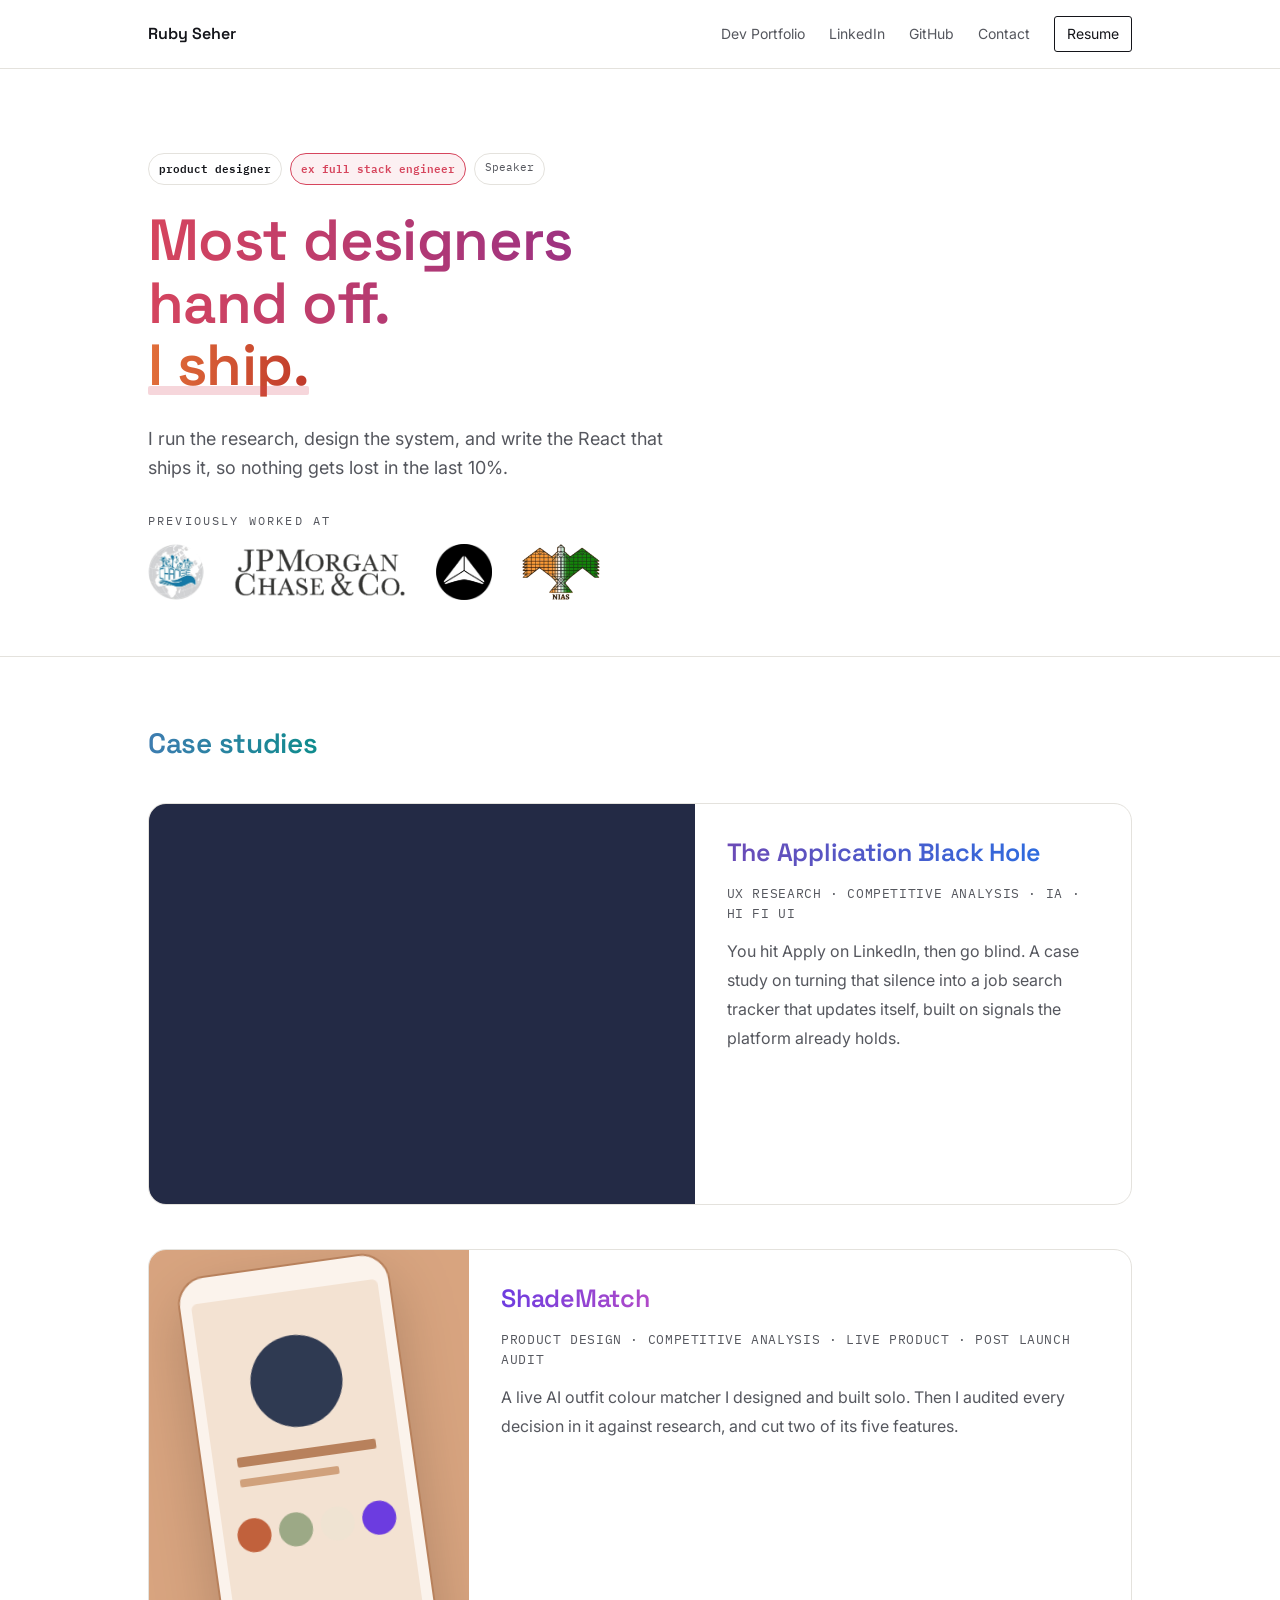
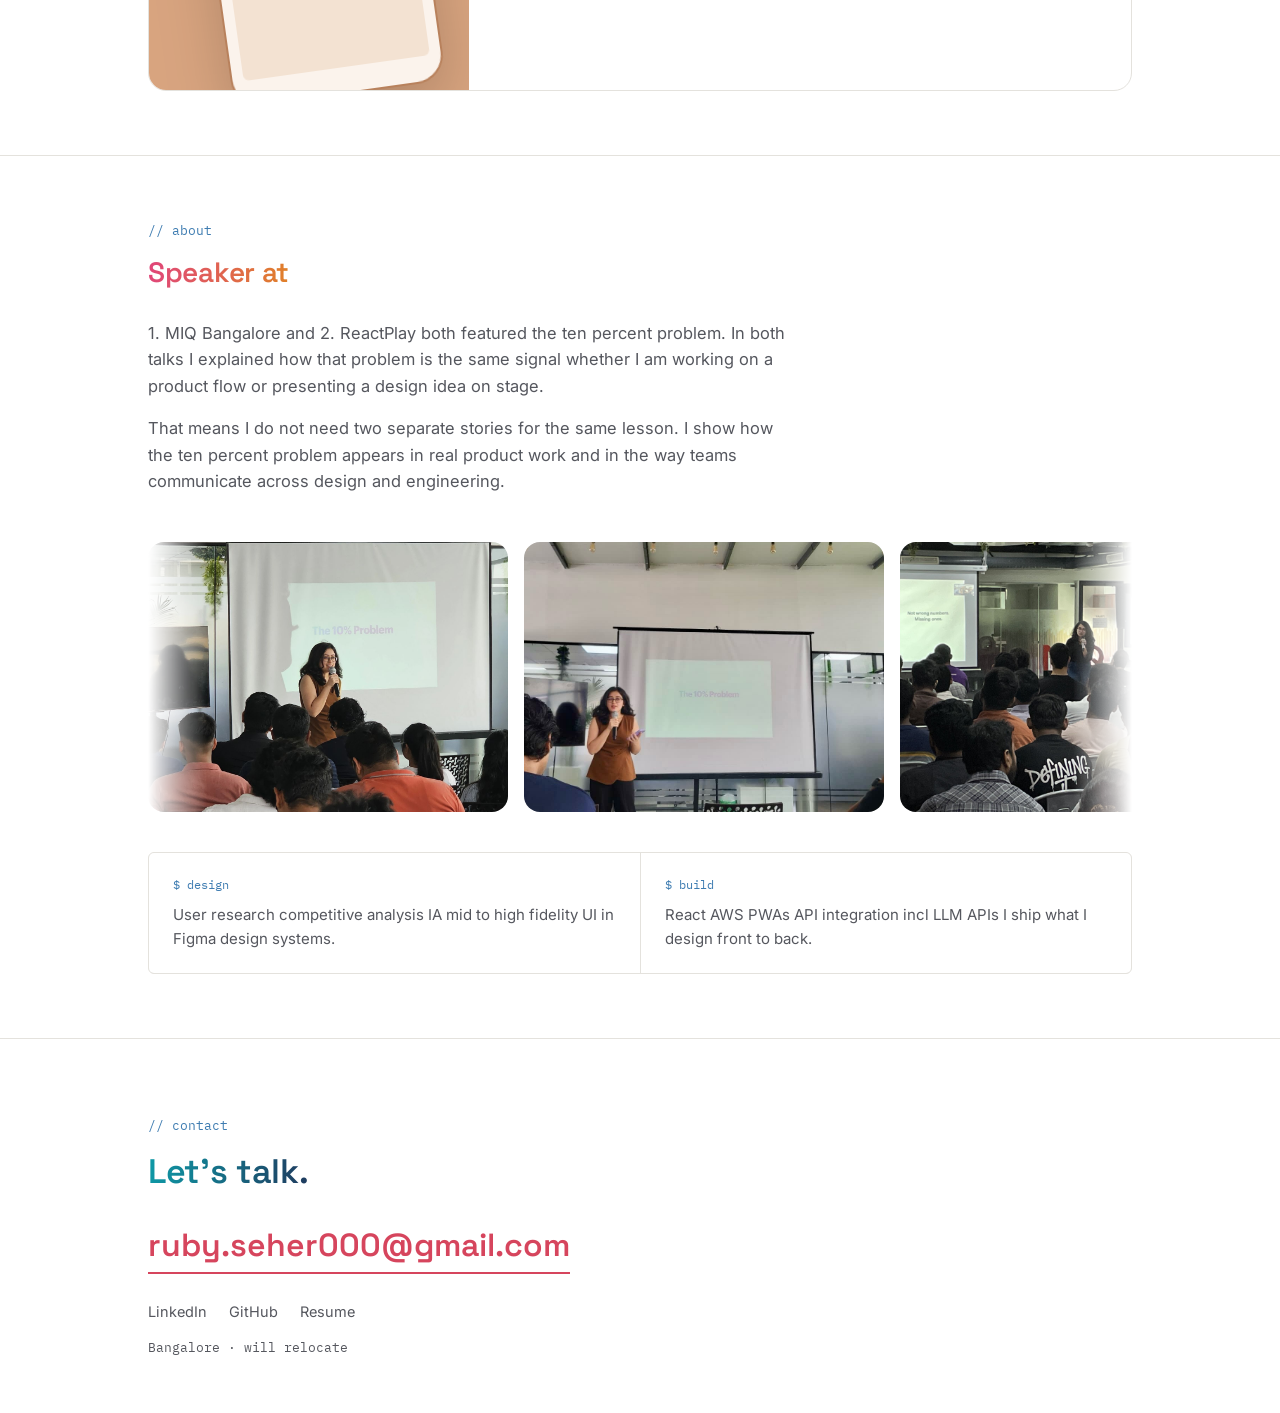
==== commit ee3169dd: "Give the LinkedIn clip the wider column on its card Co-Authored-By: Claude Opus 5 <noreply@anthropic" ====
--- a/src/index.html
+++ b/src/index.html
@@ -16,7 +16,7 @@
 <link rel="preconnect" href="https://fonts.googleapis.com">
 <link rel="preconnect" href="https://fonts.gstatic.com" crossorigin>
 <link href="https://fonts.googleapis.com/css2?family=Space+Grotesk:wght@400;500;600;700&family=Inter:wght@400;500;600&family=IBM+Plex+Mono:wght@400;500&display=swap" rel="stylesheet">
-<link rel="stylesheet" href="style.css?v=16">
+<link rel="stylesheet" href="style.css?v=17">
 </head>
 <body>
 
@@ -93,19 +93,19 @@
         <svg class="device" viewBox="0 0 220 440" fill="none" xmlns="http://www.w3.org/2000/svg">
           <rect x="4" y="4" width="212" height="432" rx="28" fill="#FBF3EC" stroke="#B8815C" stroke-width="2"/>
           <rect x="16" y="30" width="188" height="380" rx="6" fill="#F3E2D2"/>
-          <circle cx="110" cy="120" r="46" fill="#C98B5E"/>
+          <circle cx="110" cy="120" r="46" fill="#2F3A52"/>
           <rect x="40" y="188" width="140" height="10" rx="2" fill="#B8815C"/>
           <rect x="40" y="210" width="100" height="8" rx="2" fill="#D0A17C"/>
-          <rect x="30" y="250" width="34" height="34" rx="17" fill="#E7C39C"/>
-          <rect x="72" y="250" width="34" height="34" rx="17" fill="#D8A47F"/>
-          <rect x="114" y="250" width="34" height="34" rx="17" fill="#C98B5E"/>
-          <rect x="156" y="250" width="34" height="34" rx="17" fill="#B8734B"/>
+          <rect x="30" y="250" width="34" height="34" rx="17" fill="#C1613C"/>
+          <rect x="72" y="250" width="34" height="34" rx="17" fill="#9CA986"/>
+          <rect x="114" y="250" width="34" height="34" rx="17" fill="#EFE3D2"/>
+          <rect x="156" y="250" width="34" height="34" rx="17" fill="#6C3CE0"/>
         </svg>
       </div>
       <div class="project-meta">
-        <h3 class="grad g5">ShadeMatch</h3>
-        <div class="cat mono">Product Design · React · Gemini API · Designed & built solo</div>
-        <p>A shipped PWA that finds your foundation shade match. I designed the flow and wrote the code. The clearest proof of how I actually work. Full write up in progress.</p>
+        <h3 class="grad g11">ShadeMatch</h3>
+        <div class="cat mono">Product Design · Competitive Analysis · Live Product · Post Launch Audit</div>
+        <p>A live AI outfit colour matcher I designed and built solo. Then I audited every decision in it against research, and cut two of its five features.</p>
       </div>
     </a>
   </div>
@@ -172,6 +172,6 @@
   </div>
 </footer>
 
-<script src="script.js?v=9"></script>
+<script src="script.js?v=10"></script>
 </body>
 </html>
--- a/src/style.css
+++ b/src/style.css
@@ -123,9 +123,12 @@
 .project-visual .device{ width:220px; transform:rotate(-8deg) translateY(10px); filter:drop-shadow(0 22px 30px rgba(0,0,0,0.18)); }
 /* landscape clip centred on the card colour, same footprint as the .device it replaces */
 .project-visual .card-video{
-  display:block; width:88%; height:auto; border-radius:10px;
+  display:block; width:92%; height:auto; border-radius:10px;
   filter:drop-shadow(0 18px 28px rgba(0,0,0,0.30));
 }
+/* a card carrying a video leads with the clip, so the visual gets the wider column */
+.project-card:has(.card-video){ grid-template-columns:1.25fr 1fr; }
+.project-card:has(.card-video) .project-visual{ min-height:400px; padding:24px 0; }
 .project-meta{ padding:28px 32px; }
 .project-meta h3{ font-size:25px; margin-bottom:10px; }
 .project-meta .cat{ font-family:'IBM Plex Mono', monospace; font-size:12.5px; color:var(--ink-soft); margin-bottom:14px; text-transform:uppercase; letter-spacing:0.05em; }
@@ -152,6 +155,8 @@
 .g8{ --grad:linear-gradient(96deg,#0E9AA7 0%,#1F3A5E 100%); }
 .g9{ --grad:linear-gradient(96deg,#B8734B 0%,#8E2D8B 100%); }
 .g10{ --grad:linear-gradient(96deg,#2D8CB8 0%,#6C4AB6 100%); }
+.g11{ --grad:linear-gradient(96deg,#6C3CE0 0%,#B14AC8 100%); }
+.g12{ --grad:linear-gradient(96deg,#4A2FB8 0%,#7B5BE8 100%); }
 
 /* ============ ABOUT / DUO ============ */
 section{ padding:64px 0; border-bottom:1px solid var(--line); }
@@ -301,7 +306,8 @@
   .nav-links::-webkit-scrollbar{ display:none; }
   .duo{ grid-template-columns:1fr; }
   section{ padding:48px 0; }
-  .project-visual{ height:260px; }
+  .project-card, .project-card:has(.card-video){ grid-template-columns:1fr; }
+  .project-visual, .project-card:has(.card-video) .project-visual{ min-height:0; height:260px; padding:0; }
 }
 
 /* ==================================================== */
@@ -1777,3 +1783,7 @@
   .phone-row{ grid-template-columns:1fr; }
   .gap-stat{ gap:14px; padding:26px 18px; }
 }
+
+/* this headline is longer than the tracker's, so it needs a smaller ceiling to
+   stay inside the first screen instead of running to five lines */
+body.cs-shadematch .stage-statement{ font-size:clamp(34px,6vw,74px); max-width:17ch; }
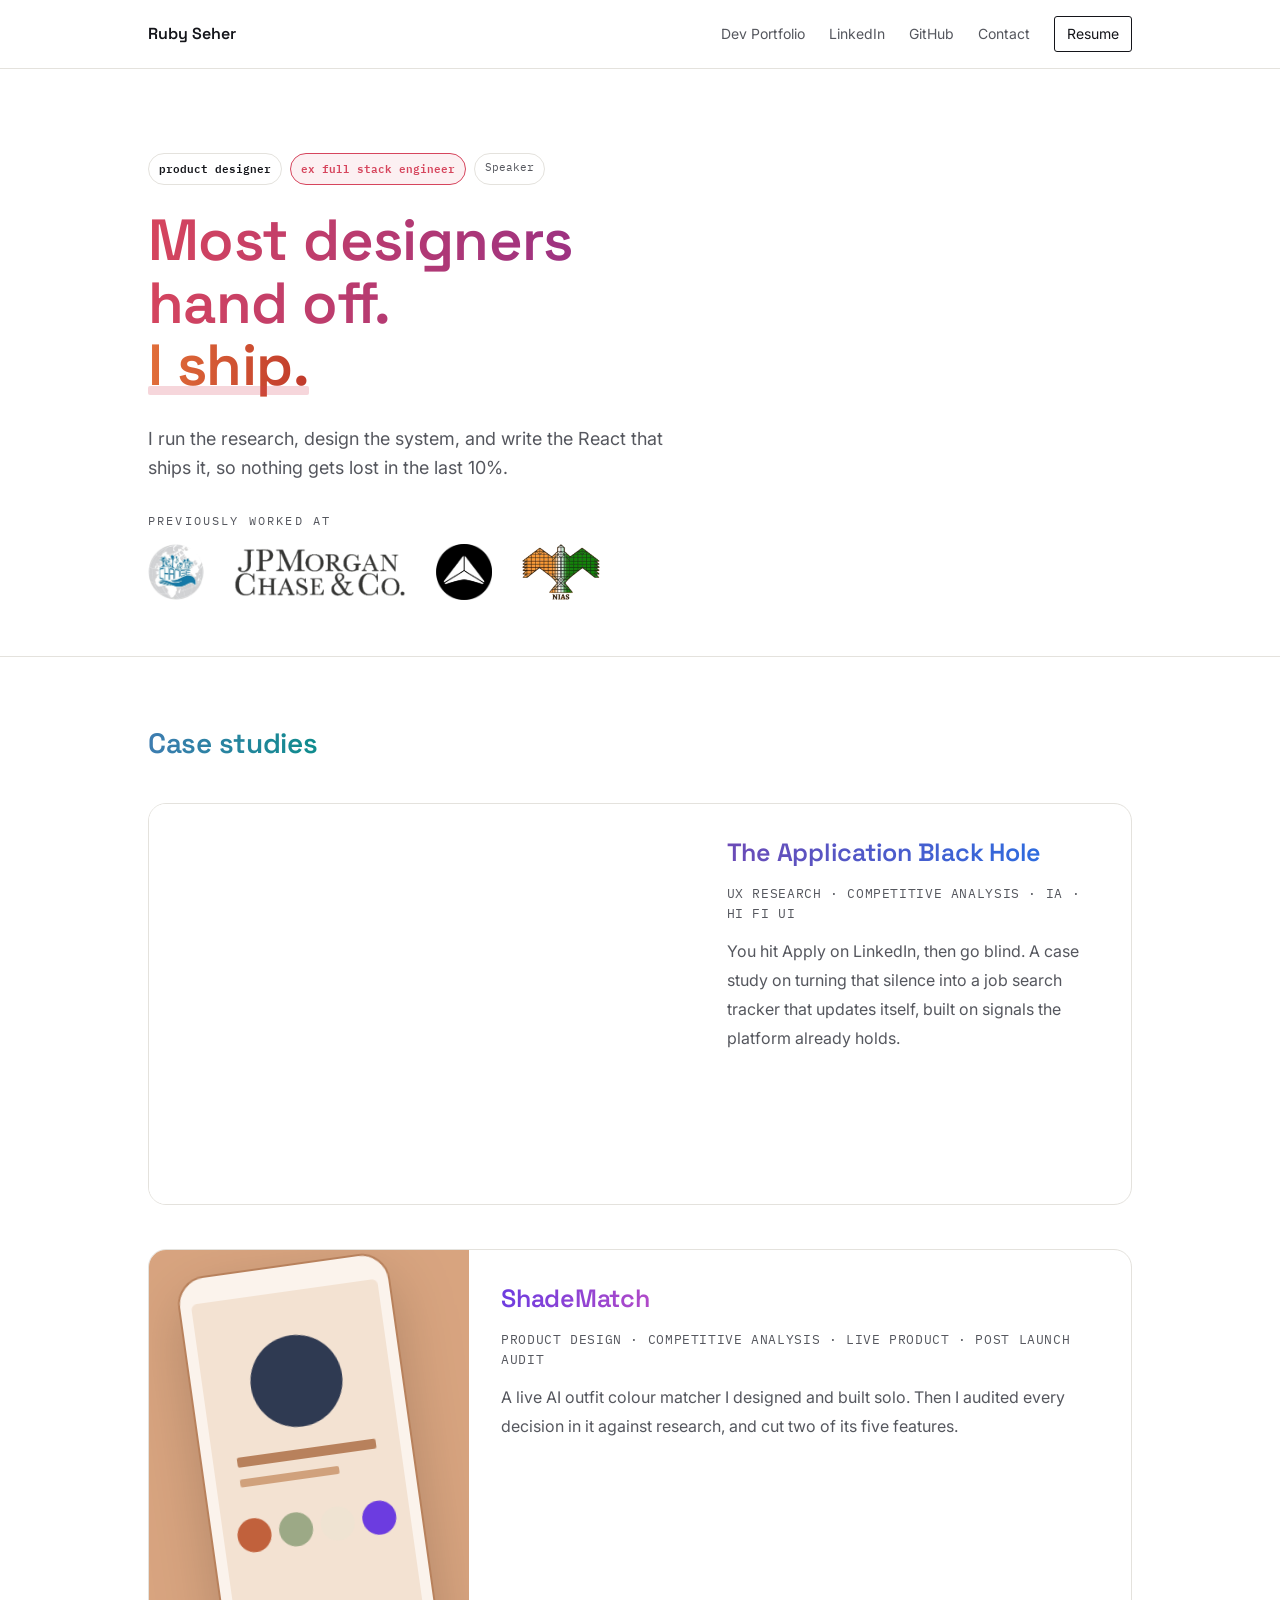
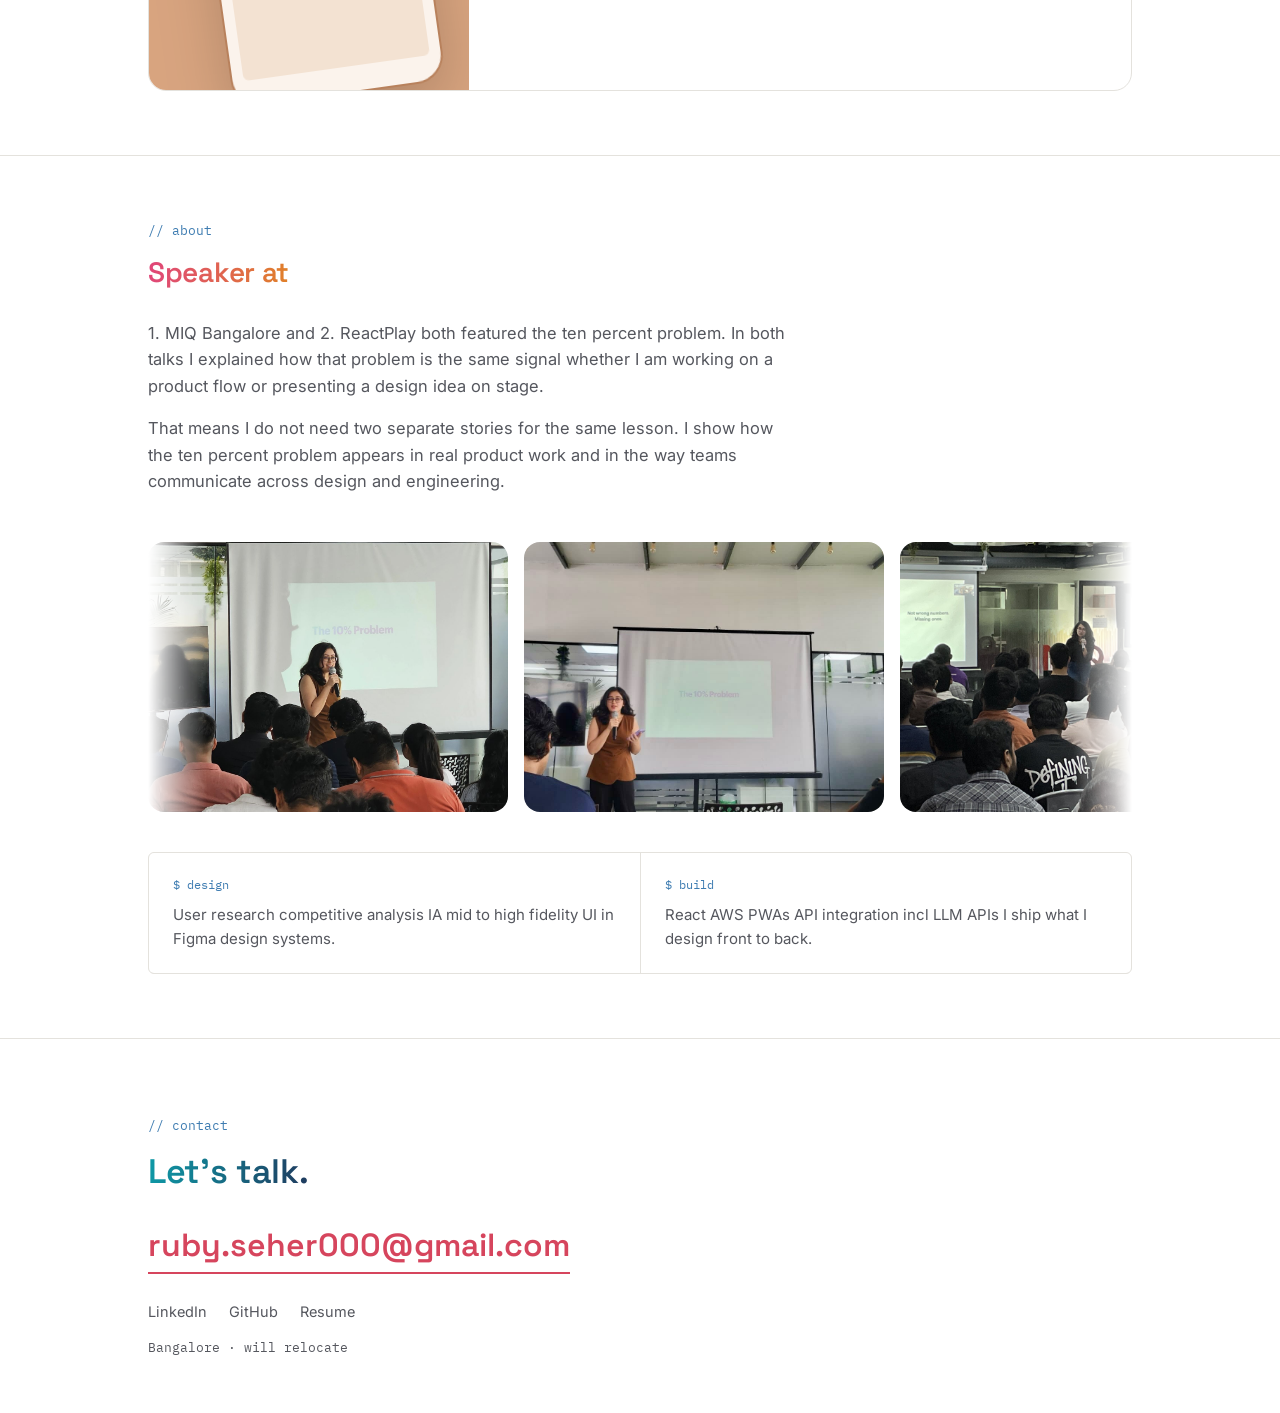
==== commit fff52591: "Drop the navy panel behind the tracker clip Co-Authored-By: Claude Opus 5 <noreply@anthropic.com>" ====
--- a/src/index.html
+++ b/src/index.html
@@ -74,7 +74,7 @@
     <h2 class="reveal grad g2">Case studies</h2>
 
     <a class="project-card reveal" href="case-study-tracker.html">
-      <div class="project-visual" style="background:var(--card-tracker);">
+      <div class="project-visual">
         <video class="card-video"
           data-src="images/rotato/linkedin.mp4"
           muted loop playsinline
--- a/src/style.css
+++ b/src/style.css
@@ -123,8 +123,7 @@
 .project-visual .device{ width:220px; transform:rotate(-8deg) translateY(10px); filter:drop-shadow(0 22px 30px rgba(0,0,0,0.18)); }
 /* landscape clip centred on the card colour, same footprint as the .device it replaces */
 .project-visual .card-video{
-  display:block; width:92%; height:auto; border-radius:10px;
-  filter:drop-shadow(0 18px 28px rgba(0,0,0,0.30));
+  display:block; width:92%; height:auto;
 }
 /* a card carrying a video leads with the clip, so the visual gets the wider column */
 .project-card:has(.card-video){ grid-template-columns:1.25fr 1fr; }
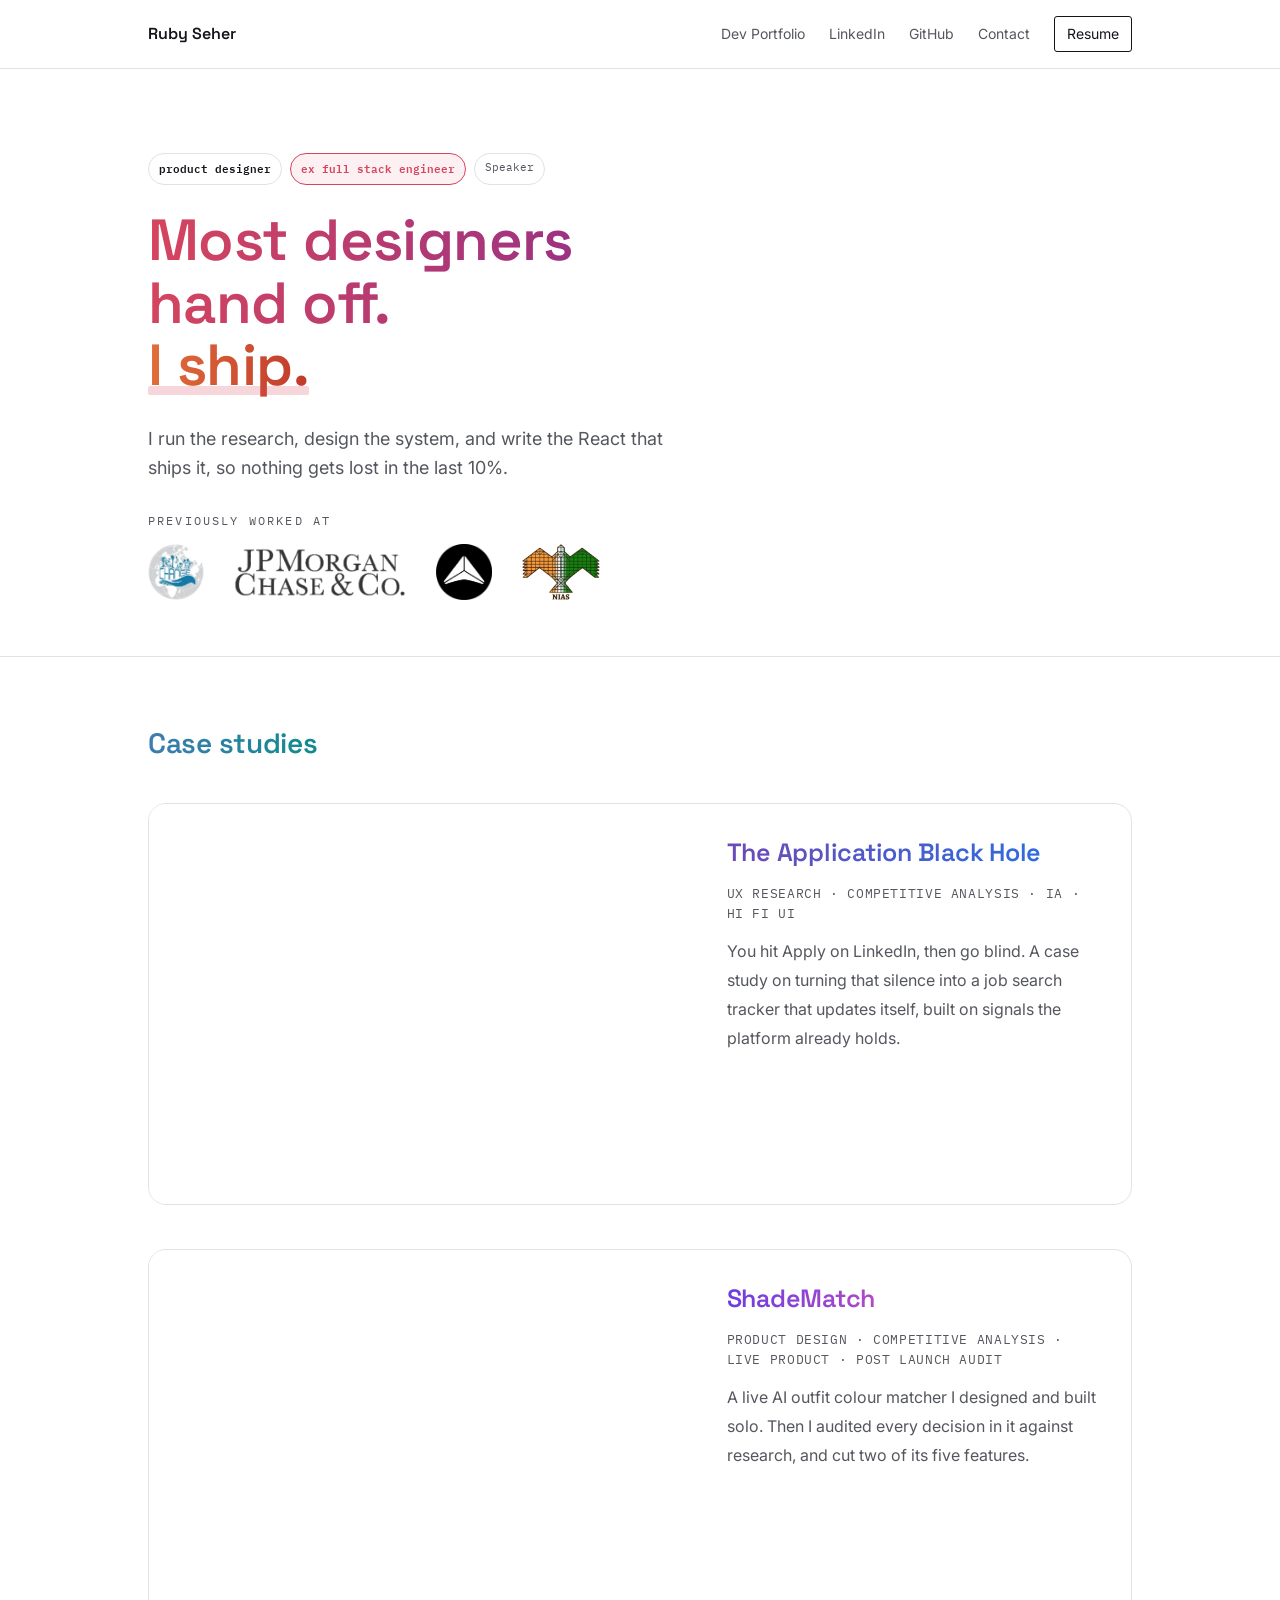
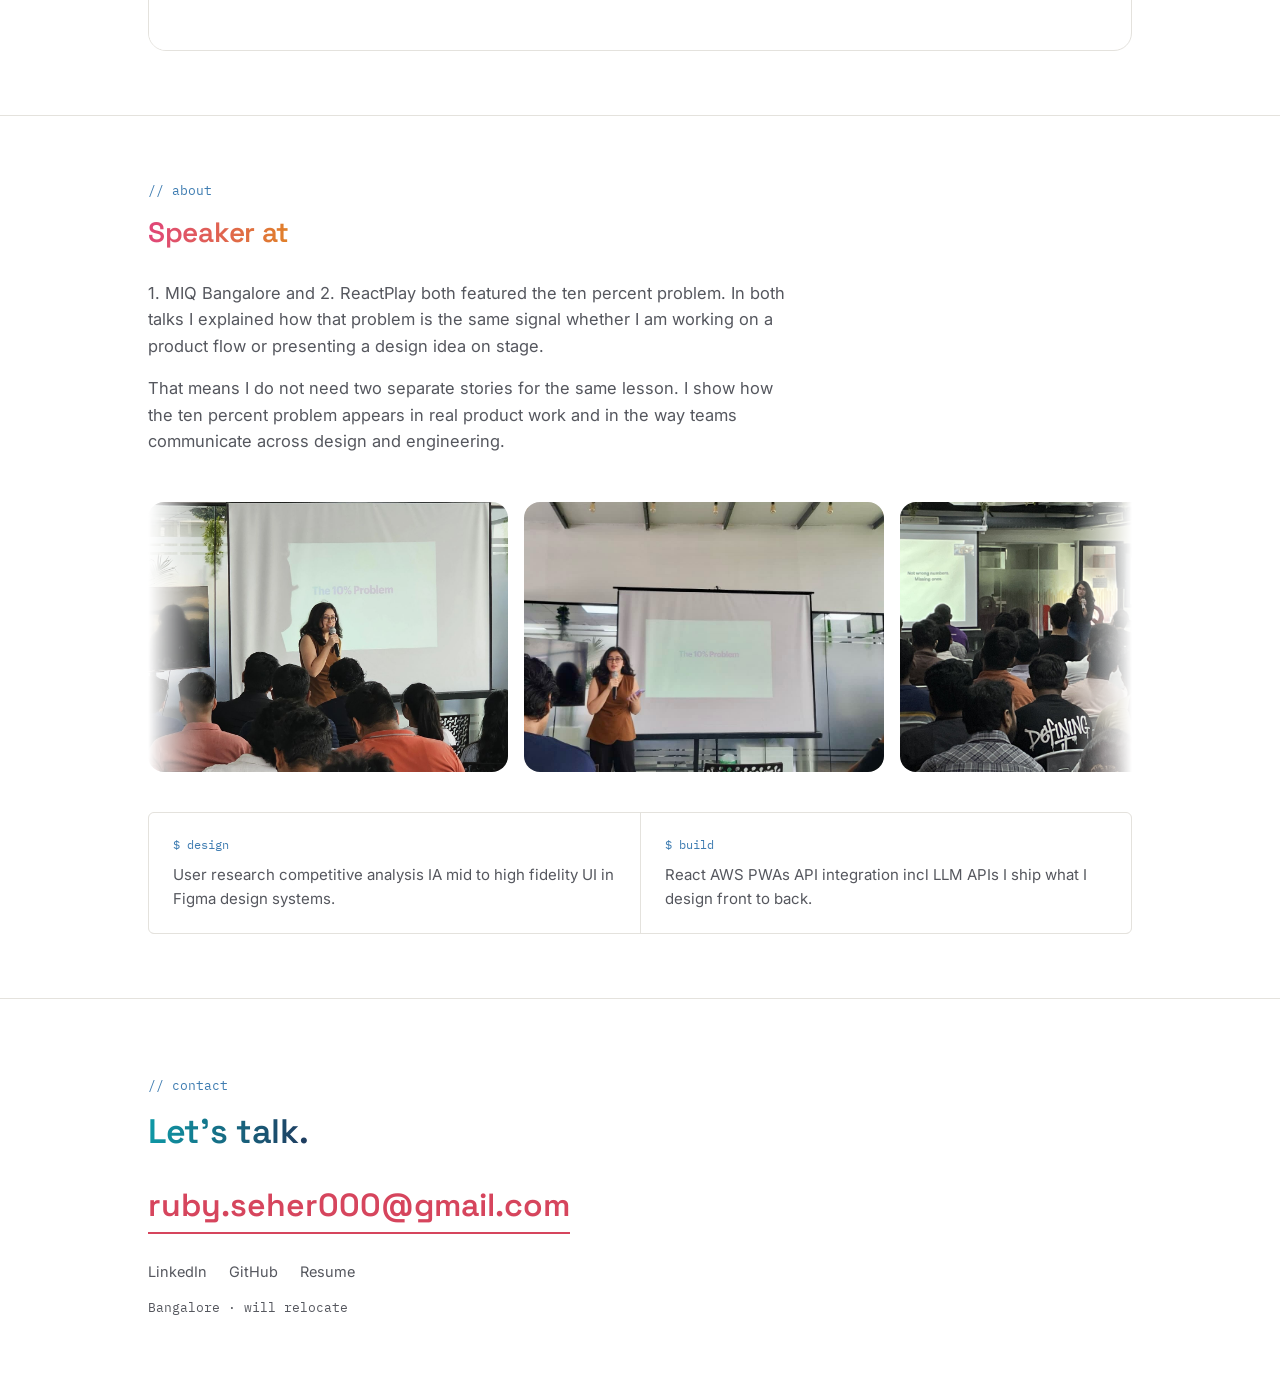
==== commit 0679d07c: "Run the ShadeMatch clip on its card like the LinkedIn one Co-Authored-By: Claude Opus 5 <noreply@ant" ====
--- a/src/index.html
+++ b/src/index.html
@@ -16,7 +16,7 @@
 <link rel="preconnect" href="https://fonts.googleapis.com">
 <link rel="preconnect" href="https://fonts.gstatic.com" crossorigin>
 <link href="https://fonts.googleapis.com/css2?family=Space+Grotesk:wght@400;500;600;700&family=Inter:wght@400;500;600&family=IBM+Plex+Mono:wght@400;500&display=swap" rel="stylesheet">
-<link rel="stylesheet" href="style.css?v=17">
+<link rel="stylesheet" href="style.css?v=18">
 </head>
 <body>
 
@@ -89,18 +89,12 @@
     </a>
 
     <a class="project-card reveal" href="case-study-shadematch.html">
-      <div class="project-visual" style="background:var(--card-shadematch);">
-        <svg class="device" viewBox="0 0 220 440" fill="none" xmlns="http://www.w3.org/2000/svg">
-          <rect x="4" y="4" width="212" height="432" rx="28" fill="#FBF3EC" stroke="#B8815C" stroke-width="2"/>
-          <rect x="16" y="30" width="188" height="380" rx="6" fill="#F3E2D2"/>
-          <circle cx="110" cy="120" r="46" fill="#2F3A52"/>
-          <rect x="40" y="188" width="140" height="10" rx="2" fill="#B8815C"/>
-          <rect x="40" y="210" width="100" height="8" rx="2" fill="#D0A17C"/>
-          <rect x="30" y="250" width="34" height="34" rx="17" fill="#C1613C"/>
-          <rect x="72" y="250" width="34" height="34" rx="17" fill="#9CA986"/>
-          <rect x="114" y="250" width="34" height="34" rx="17" fill="#EFE3D2"/>
-          <rect x="156" y="250" width="34" height="34" rx="17" fill="#6C3CE0"/>
-        </svg>
+      <div class="project-visual">
+        <video class="card-video"
+          data-src="images/rotato/shadematch.mp4"
+          muted loop playsinline
+          preload="none"
+          aria-label="Screen recording of ShadeMatch matching an outfit to a colour palette"></video>
       </div>
       <div class="project-meta">
         <h3 class="grad g11">ShadeMatch</h3>
@@ -172,6 +166,6 @@
   </div>
 </footer>
 
-<script src="script.js?v=10"></script>
+<script src="script.js?v=11"></script>
 </body>
 </html>
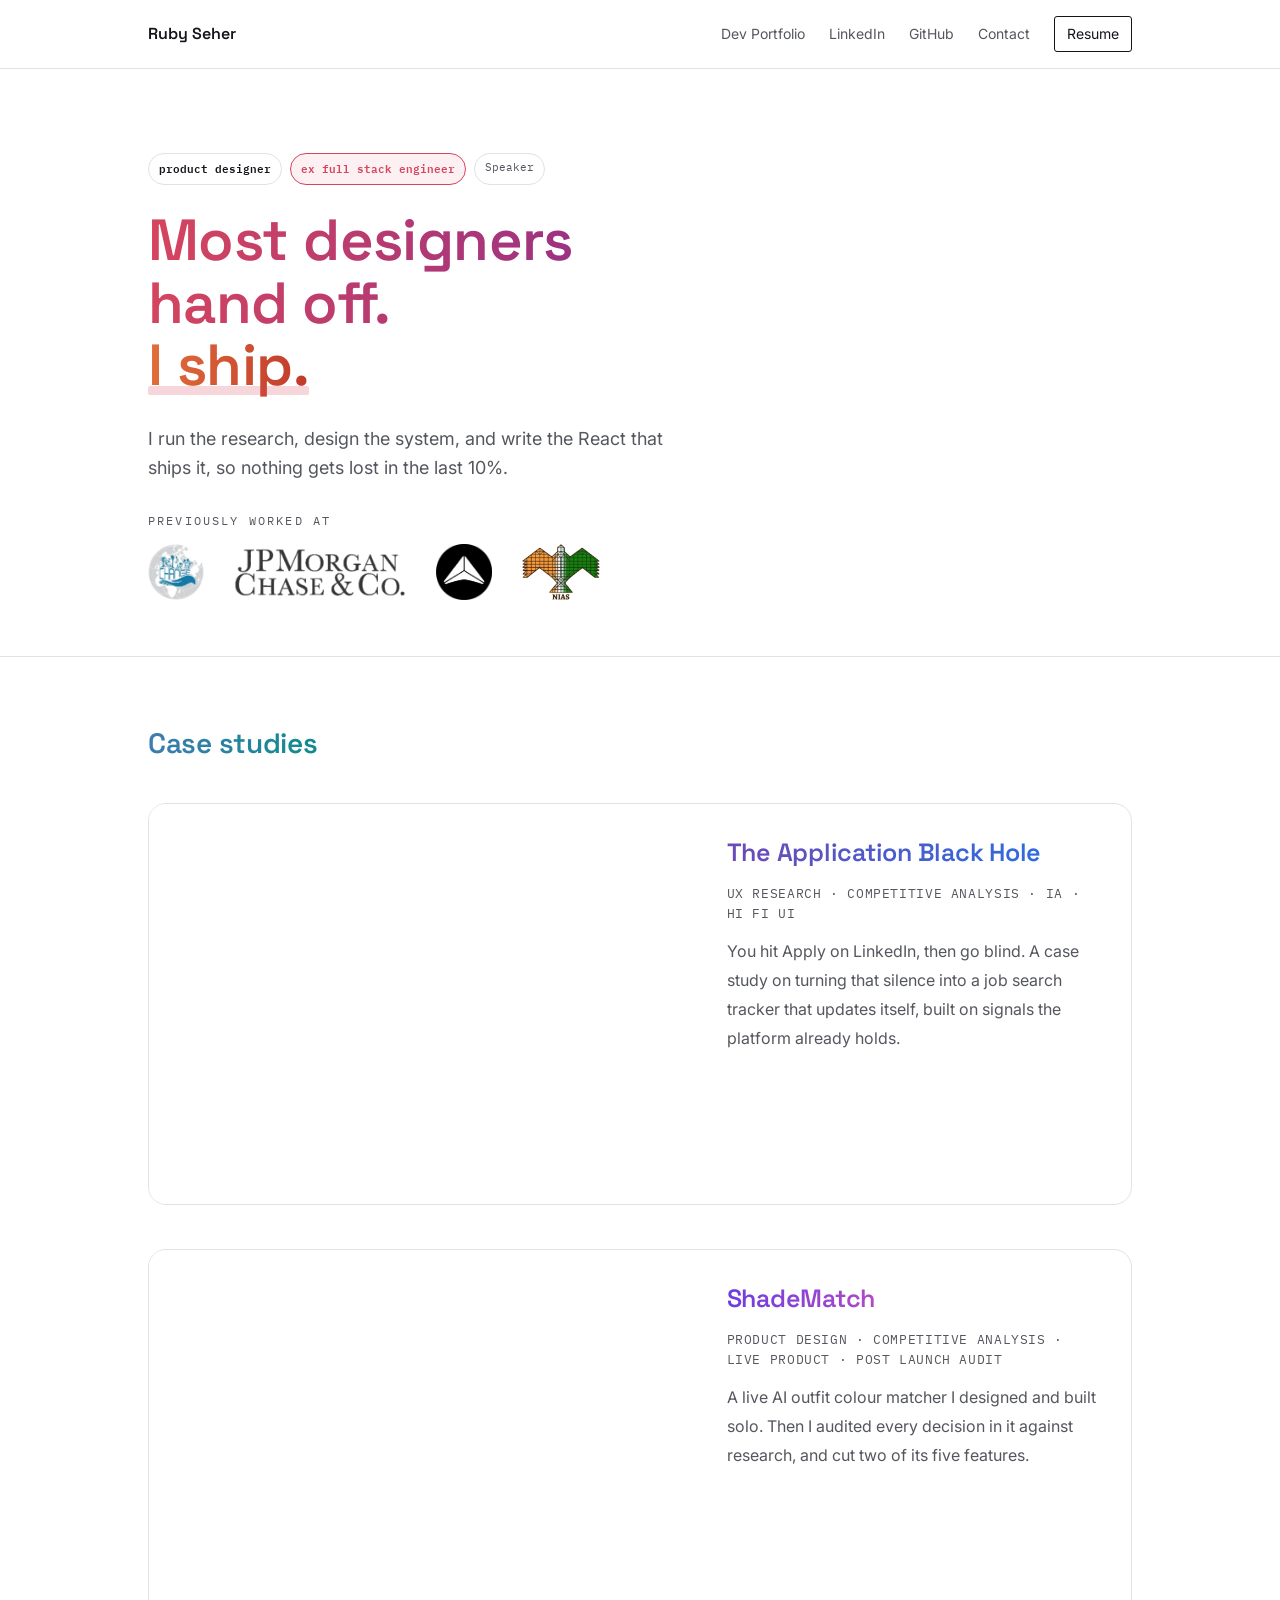
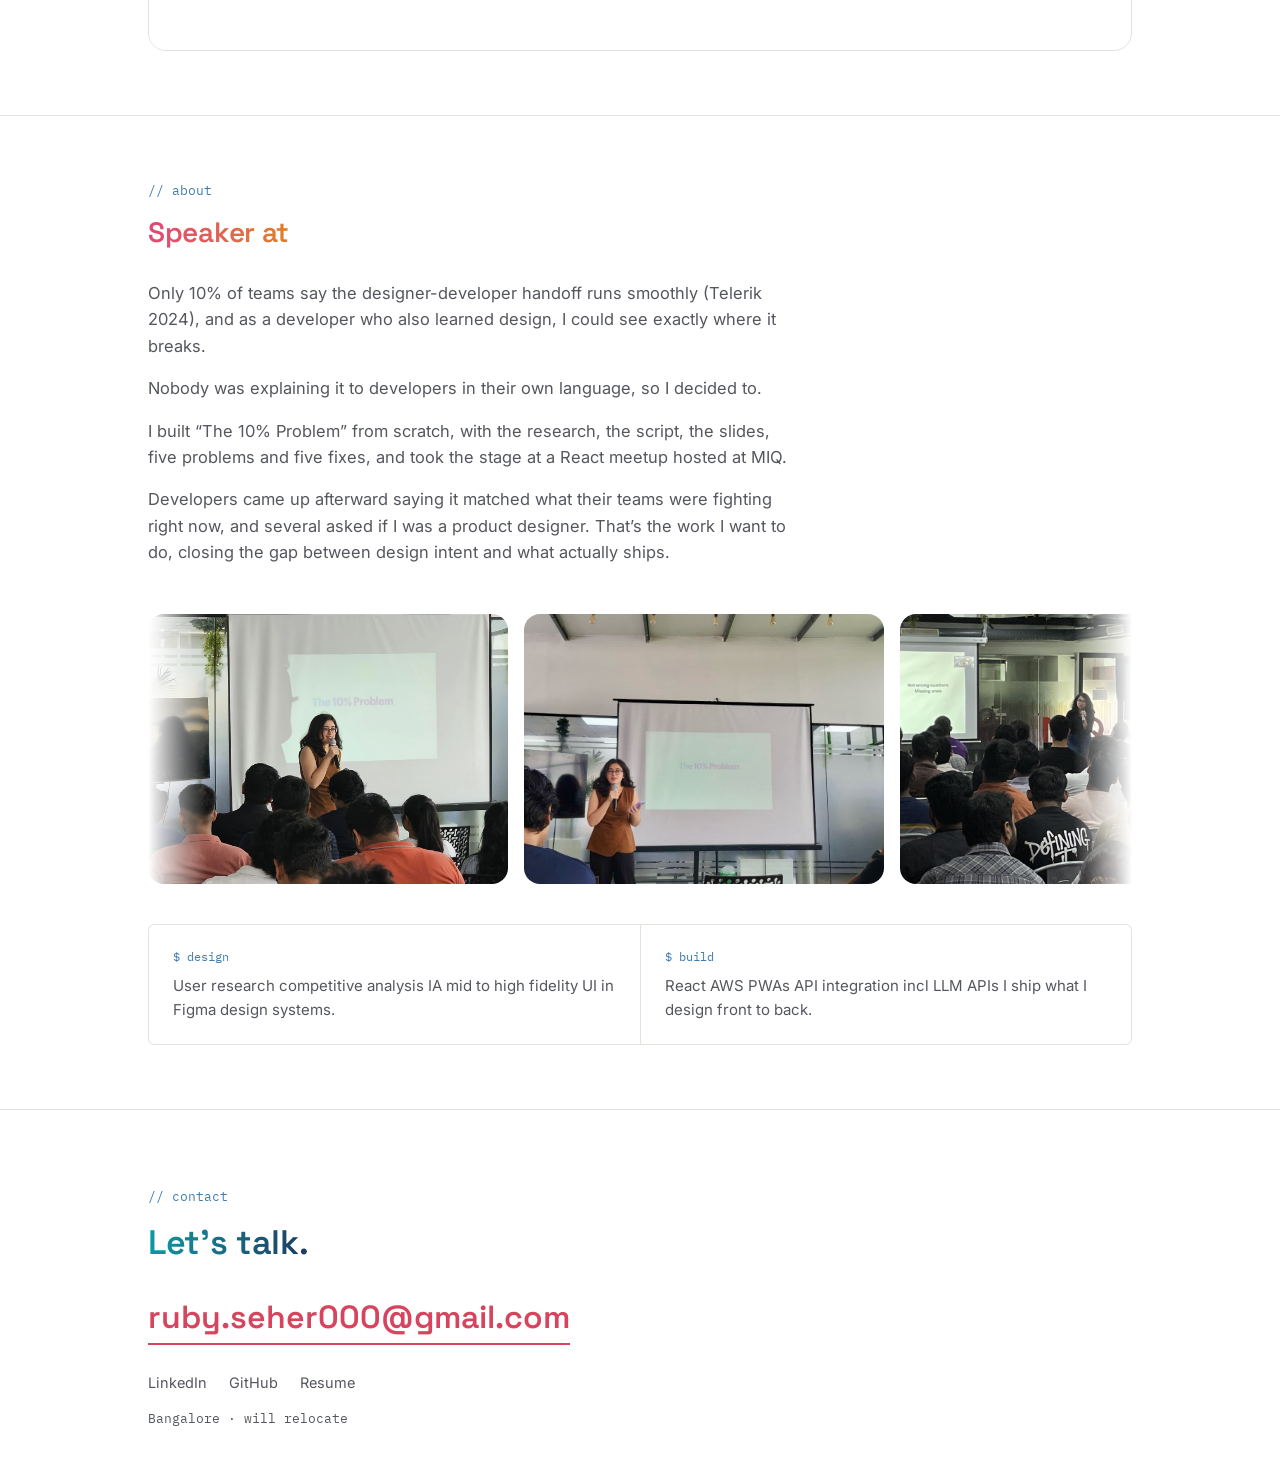
==== commit 6b2e9a67: "Update index.html Co-Authored-By: Claude Sonnet 5.5 <noreply@anthropic.com>" ====
--- a/src/index.html
+++ b/src/index.html
@@ -1,171 +1,181 @@
 <!DOCTYPE html>
 <html lang="en">
+
 <head>
-<meta charset="UTF-8">
-<meta name="viewport" content="width=device-width, initial-scale=1.0">
-<title>Ruby Seher Product Designer</title>
-<script>
-  // claim the scroll position before the browser restores it, so the page
-  // always opens on the hero instead of wherever you last stopped reading
-  (function(){
-    var nav = performance.getEntriesByType && performance.getEntriesByType('navigation')[0];
-    if (nav && nav.type === 'back_forward') return;
-    if ('scrollRestoration' in history) history.scrollRestoration = 'manual';
-  })();
-</script>
-<link rel="preconnect" href="https://fonts.googleapis.com">
-<link rel="preconnect" href="https://fonts.gstatic.com" crossorigin>
-<link href="https://fonts.googleapis.com/css2?family=Space+Grotesk:wght@400;500;600;700&family=Inter:wght@400;500;600&family=IBM+Plex+Mono:wght@400;500&display=swap" rel="stylesheet">
-<link rel="stylesheet" href="style.css?v=18">
+  <meta charset="UTF-8">
+  <meta name="viewport" content="width=device-width, initial-scale=1.0">
+  <title>Ruby Seher Product Designer</title>
+  <script>
+    // claim the scroll position before the browser restores it, so the page
+    // always opens on the hero instead of wherever you last stopped reading
+    (function () {
+      var nav = performance.getEntriesByType && performance.getEntriesByType('navigation')[0];
+      if (nav && nav.type === 'back_forward') return;
+      if ('scrollRestoration' in history) history.scrollRestoration = 'manual';
+    })();
+  </script>
+  <link rel="preconnect" href="https://fonts.googleapis.com">
+  <link rel="preconnect" href="https://fonts.gstatic.com" crossorigin>
+  <link
+    href="https://fonts.googleapis.com/css2?family=Space+Grotesk:wght@400;500;600;700&family=Inter:wght@400;500;600&family=IBM+Plex+Mono:wght@400;500&display=swap"
+    rel="stylesheet">
+  <link rel="stylesheet" href="style.css?v=18">
 </head>
+
 <body>
 
-<nav>
-  <div class="wrap">
-    <a class="nav-name" href="index.html">Ruby Seher</a>
-    <div class="nav-links">
-      <a href="https://rubyseher.vercel.app" target="_blank" rel="noopener">Dev Portfolio</a>
-      <a href="https://www.linkedin.com/in/ruby-s-885468205/" target="_blank" rel="noopener">LinkedIn</a>
-      <a href="https://github.com/Rubyseher" target="_blank" rel="noopener">GitHub</a>
-      <a href="#contact">Contact</a>
-      <a class="btn-mini" href="docs/RubySeher_ProductDesign_Resume.pdf" target="_blank" rel="noopener">Resume</a>
+  <nav>
+    <div class="wrap">
+      <a class="nav-name" href="index.html">Ruby Seher</a>
+      <div class="nav-links">
+        <a href="https://rubyseher.vercel.app" target="_blank" rel="noopener">Dev Portfolio</a>
+        <a href="https://www.linkedin.com/in/ruby-s-885468205/" target="_blank" rel="noopener">LinkedIn</a>
+        <a href="https://github.com/Rubyseher" target="_blank" rel="noopener">GitHub</a>
+        <a href="#contact">Contact</a>
+        <a class="btn-mini" href="docs/RubySeher_ProductDesign_Resume.pdf" target="_blank" rel="noopener">Resume</a>
+      </div>
     </div>
-  </div>
-</nav>
+  </nav>
 
-<header class="hero">
-  <div class="wrap hero-grid">
-    <div class="hero-copy">
-      <div class="tag-row reveal">
-        <span class="tag"><b>product designer</b></span>
-        <span class="tag tag-alt"><b>ex full stack engineer</b></span>
-        <span class="tag">Speaker</span>
+  <header class="hero">
+    <div class="wrap hero-grid">
+      <div class="hero-copy">
+        <div class="tag-row reveal">
+          <span class="tag"><b>product designer</b></span>
+          <span class="tag tag-alt"><b>ex full stack engineer</b></span>
+          <span class="tag">Speaker</span>
+        </div>
+
+        <h1 class="reveal grad g1">Most designers hand off.<br><span class="h1-em grad g3">I ship.</span></h1>
+
+        <p class="sub reveal">I run the research, design the system, and write the React that ships it, so nothing gets
+          lost in the last 10%.</p>
+
+        <div class="brand-logos reveal">
+          <div class="brand-label">Previously worked at</div>
+          <div class="brand-row">
+            <img src="images/logos/logo-change.png" alt="Let's Be The Change" class="brand-logo-img is-square">
+            <img src="images/logos/logo-jpmorgan.png" alt="JPMorgan Chase & Co" class="brand-logo-img">
+            <img src="images/logos/logo-nextup.png" alt="NextUp" class="brand-logo-img is-square">
+            <img src="images/logos/logo-nias.png" alt="National Institute of Advanced Studies" class="brand-logo-img">
+          </div>
+        </div>
       </div>
 
-      <h1 class="reveal grad g1">Most designers hand off.<br><span class="h1-em grad g3">I ship.</span></h1>
+      <div class="hero-panel reveal">
+        <figure class="hero-video">
+          <video src="images/rotato/portfolio-home.mp4" autoplay muted playsinline preload="auto"
+            aria-label="Screen recording of the ShadeMatch home screen"></video>
+        </figure>
+      </div>
+    </div>
+  </header>
 
-      <p class="sub reveal">I run the research, design the system, and write the React that ships it, so nothing gets lost in the last 10%.</p>
+  <section class="work-list" id="work">
+    <div class="wrap">
+      <h2 class="reveal grad g2">Case studies</h2>
 
-      <div class="brand-logos reveal">
-        <div class="brand-label">Previously worked at</div>
-        <div class="brand-row">
-          <img src="images/logos/logo-change.png" alt="Let's Be The Change" class="brand-logo-img is-square">
-          <img src="images/logos/logo-jpmorgan.png" alt="JPMorgan Chase & Co" class="brand-logo-img">
-          <img src="images/logos/logo-nextup.png" alt="NextUp" class="brand-logo-img is-square">
-          <img src="images/logos/logo-nias.png" alt="National Institute of Advanced Studies" class="brand-logo-img">
+      <a class="project-card reveal" href="case-study-tracker.html">
+        <div class="project-visual">
+          <video class="card-video" data-src="images/linkedin/hero/linkedin.mp4" muted playsinline preload="none"
+            aria-label="Screen recording of the application tracker: every application in one table with status, links, and notes"></video>
+        </div>
+        <div class="project-meta">
+          <h3 class="grad g4">The Application Black Hole</h3>
+          <div class="cat mono">UX Research · Competitive Analysis · IA · Hi Fi UI</div>
+          <p>You hit Apply on LinkedIn, then go blind. A case study on turning that silence into a job search tracker
+            that updates itself, built on signals the platform already holds.</p>
+        </div>
+      </a>
+
+      <a class="project-card reveal" href="case-study-shadematch.html">
+        <div class="project-visual">
+          <video class="card-video" data-src="images/shadematch/hero/shadematch.mp4" muted playsinline preload="none"
+            aria-label="Screen recording of ShadeMatch matching an outfit to a colour palette"></video>
+        </div>
+        <div class="project-meta">
+          <h3 class="grad g11">ShadeMatch</h3>
+          <div class="cat mono">Product Design · Competitive Analysis · Live Product · Post Launch Audit</div>
+          <p>A live AI outfit colour matcher I designed and built solo. Then I audited every decision in it against
+            research, and cut two of its five features.</p>
+        </div>
+      </a>
+    </div>
+  </section>
+
+  <section id="about">
+    <div class="wrap">
+      <div class="eyebrow reveal">// about</div>
+      <h2 class="reveal grad g6">Speaker at</h2>
+      <div class="about-body reveal">
+        <p>Only 10% of teams say the designer-developer handoff runs smoothly (Telerik 2024), and as a developer who
+          also learned design, I could see exactly where it breaks.</p>
+        <p>Nobody was explaining it to developers in their own language, so I decided to.</p>
+        <p>I built “The 10% Problem” from scratch, with the research, the script, the slides, five problems and five
+          fixes, and took the stage at a React meetup hosted at MIQ.</p>
+        <p>Developers came up afterward saying it matched what their teams were fighting right now, and several asked if I was a product designer.
+          That’s the work I want to do, closing the gap between design intent and what actually ships.</p>
+      </div>
+      <div class="carousel-section reveal">
+        <div class="carousel-header">
+        </div>
+        <div class="carousel">
+          <div class="carousel-track">
+            <div class="carousel-item active">
+              <img class="carousel-image" src="images/speaker/1782558137927.jpeg"
+                alt="Opening The 10% Problem talk in front of a full room" loading="lazy">
+            </div>
+            <div class="carousel-item">
+              <img class="carousel-image" src="images/speaker/1783017832542.jpeg"
+                alt="Presenting the title slide of The 10% Problem" loading="lazy">
+            </div>
+            <div class="carousel-item">
+              <img class="carousel-image" src="images/speaker/1778783329241.jpeg"
+                alt="Walking through a mid fidelity flow on stage" loading="lazy">
+            </div>
+            <div class="carousel-item">
+              <img class="carousel-image" src="images/speaker/1783017840743.jpeg"
+                alt="The rooftop venue during the talk" loading="lazy">
+            </div>
+            <div class="carousel-item">
+              <img class="carousel-image" src="images/speaker/1778783330762.jpeg" alt="A packed audience at the meetup"
+                loading="lazy">
+            </div>
+            <div class="carousel-item">
+              <img class="carousel-image" src="images/speaker/1778783332410.jpeg"
+                alt="Receiving the speaker gift after the talk" loading="lazy">
+            </div>
+          </div>
+        </div>
+      </div>
+      <div class="duo reveal">
+        <div class="duo-cell">
+          <span class="k">$ design</span>
+          <p>User research competitive analysis IA mid to high fidelity UI in Figma design systems.</p>
+        </div>
+        <div class="duo-cell">
+          <span class="k">$ build</span>
+          <p>React AWS PWAs API integration incl LLM APIs I ship what I design front to back.</p>
         </div>
       </div>
     </div>
+  </section>
 
-    <div class="hero-panel reveal">
-      <figure class="hero-video">
-        <video
-          src="images/rotato/portfolio-home.mp4"
-          autoplay muted playsinline
-          preload="auto"
-          aria-label="Screen recording of the ShadeMatch home screen"></video>
-      </figure>
+  <footer class="site-footer" id="contact">
+    <div class="wrap">
+      <div class="eyebrow reveal">// contact</div>
+      <h2 class="reveal grad g8">Let's talk.</h2>
+      <a class="big-email reveal" href="mailto:ruby.seher000@gmail.com">ruby.seher000@gmail.com</a>
+      <div class="foot-links reveal">
+        <a href="https://www.linkedin.com/in/ruby-s-885468205/" target="_blank" rel="noreferrer">LinkedIn</a>
+        <a href="https://github.com/Rubyseher" target="_blank" rel="noreferrer">GitHub</a>
+        <a href="docs/RubySeher_ProductDesign_Resume.pdf" target="_blank" rel="noopener">Resume</a>
+      </div>
+      <div class="foot-meta reveal">Bangalore · will relocate</div>
     </div>
-  </div>
-</header>
+  </footer>
 
-<section class="work-list" id="work">
-  <div class="wrap">
-    <h2 class="reveal grad g2">Case studies</h2>
+  <script src="script.js?v=12"></script>
+</body>
 
-    <a class="project-card reveal" href="case-study-tracker.html">
-      <div class="project-visual">
-        <video class="card-video"
-          data-src="images/rotato/linkedin.mp4"
-          muted loop playsinline
-          preload="none"
-          aria-label="Screen recording of the application tracker: every application in one table with status, links, and notes"></video>
-      </div>
-      <div class="project-meta">
-        <h3 class="grad g4">The Application Black Hole</h3>
-        <div class="cat mono">UX Research · Competitive Analysis · IA · Hi Fi UI</div>
-        <p>You hit Apply on LinkedIn, then go blind. A case study on turning that silence into a job search tracker that updates itself, built on signals the platform already holds.</p>
-      </div>
-    </a>
-
-    <a class="project-card reveal" href="case-study-shadematch.html">
-      <div class="project-visual">
-        <video class="card-video"
-          data-src="images/rotato/shadematch.mp4"
-          muted loop playsinline
-          preload="none"
-          aria-label="Screen recording of ShadeMatch matching an outfit to a colour palette"></video>
-      </div>
-      <div class="project-meta">
-        <h3 class="grad g11">ShadeMatch</h3>
-        <div class="cat mono">Product Design · Competitive Analysis · Live Product · Post Launch Audit</div>
-        <p>A live AI outfit colour matcher I designed and built solo. Then I audited every decision in it against research, and cut two of its five features.</p>
-      </div>
-    </a>
-  </div>
-</section>
-
-<section id="about">
-  <div class="wrap">
-    <div class="eyebrow reveal">// about</div>
-    <h2 class="reveal grad g6">Speaker at</h2>
-    <div class="about-body reveal">
-      <p>1. MIQ Bangalore and 2. ReactPlay both featured the ten percent problem. In both talks I explained how that problem is the same signal whether I am working on a product flow or presenting a design idea on stage.</p>
-      <p>That means I do not need two separate stories for the same lesson. I show how the ten percent problem appears in real product work and in the way teams communicate across design and engineering.</p>
-    </div>
-    <div class="carousel-section reveal">
-      <div class="carousel-header">
-      </div>
-      <div class="carousel">
-        <div class="carousel-track">
-          <div class="carousel-item active">
-            <img class="carousel-image" src="images/speaker/1782558137927.jpeg" alt="Opening The 10% Problem talk in front of a full room" loading="lazy">
-          </div>
-          <div class="carousel-item">
-            <img class="carousel-image" src="images/speaker/1783017832542.jpeg" alt="Presenting the title slide of The 10% Problem" loading="lazy">
-          </div>
-          <div class="carousel-item">
-            <img class="carousel-image" src="images/speaker/1778783329241.jpeg" alt="Walking through a mid fidelity flow on stage" loading="lazy">
-          </div>
-          <div class="carousel-item">
-            <img class="carousel-image" src="images/speaker/1783017840743.jpeg" alt="The rooftop venue during the talk" loading="lazy">
-          </div>
-          <div class="carousel-item">
-            <img class="carousel-image" src="images/speaker/1778783330762.jpeg" alt="A packed audience at the meetup" loading="lazy">
-          </div>
-          <div class="carousel-item">
-            <img class="carousel-image" src="images/speaker/1778783332410.jpeg" alt="Receiving the speaker gift after the talk" loading="lazy">
-          </div>
-        </div>
-      </div>
-    </div>
-    <div class="duo reveal">
-      <div class="duo-cell">
-        <span class="k">$ design</span>
-        <p>User research competitive analysis IA mid to high fidelity UI in Figma design systems.</p>
-      </div>
-      <div class="duo-cell">
-        <span class="k">$ build</span>
-        <p>React AWS PWAs API integration incl LLM APIs I ship what I design front to back.</p>
-      </div>
-    </div>
-  </div>
-</section>
-
-<footer class="site-footer" id="contact">
-  <div class="wrap">
-    <div class="eyebrow reveal">// contact</div>
-    <h2 class="reveal grad g8">Let's talk.</h2>
-    <a class="big-email reveal" href="mailto:ruby.seher000@gmail.com">ruby.seher000@gmail.com</a>
-    <div class="foot-links reveal">
-      <a href="https://www.linkedin.com/in/ruby-s-885468205/" target="_blank" rel="noreferrer">LinkedIn</a>
-      <a href="https://github.com/Rubyseher" target="_blank" rel="noreferrer">GitHub</a>
-      <a href="docs/RubySeher_ProductDesign_Resume.pdf" target="_blank" rel="noopener">Resume</a>
-    </div>
-    <div class="foot-meta reveal">Bangalore · will relocate</div>
-  </div>
-</footer>
-
-<script src="script.js?v=11"></script>
-</body>
-</html>
+</html>
--- a/src/style.css
+++ b/src/style.css
@@ -1,5 +1,6 @@
 /* ============ TOKENS ============ */
 :root{
+  --measure:760px;
   --ink:#14151A;
   --paper:#FFFFFF;
   --paper-raised:#FFFFFF;
@@ -187,30 +188,38 @@
 .foot-meta{ font-family:'IBM Plex Mono', monospace; font-size:12.5px; color:var(--ink-soft); }
 
 /* ============ REVEAL ============ */
-.reveal{ opacity:0; transform:translateY(16px); transition:opacity .55s ease, transform .55s ease; }
-.reveal.in{ opacity:1; transform:translateY(0); }
+/* the case studies run their own reveal (assets/reveal.css), so this one only serves pages without it */
+html:not(.js) .reveal{ opacity:0; transform:translateY(16px); transition:opacity .55s ease, transform .55s ease; }
+html:not(.js) .reveal.in{ opacity:1; transform:translateY(0); }
 @media (prefers-reduced-motion:reduce){ .reveal{ opacity:1; transform:none; transition:none; } html{ scroll-behavior:auto; } .carousel-track{ animation:none; } .carousel{ overflow-x:auto; } }
 
 /* ==================================================== */
 /* ============ CASE STUDY PAGE ============ */
 /* ==================================================== */
 
-.cs-hero{ padding:56px 0 40px; border-bottom:1px solid var(--line); }
-.cs-hero .back-link{ font-family:'IBM Plex Mono', monospace; font-size:13px; color:var(--ink-soft); display:inline-block; margin-bottom:22px; }
+.cs-hero{ padding:64px 0 48px; border-bottom:1px solid var(--line); }
+.cs-hero .back-link{ font-family:'IBM Plex Mono', monospace; font-size:13px; color:var(--ink-soft); display:inline-block; margin-bottom:24px; }
 .cs-hero .back-link:hover{ color:var(--accent); }
-.cs-hero h1{ font-size:clamp(32px,5vw,48px); line-height:1.12; margin-bottom:18px; max-width:18ch; }
-.cs-hero .cs-tagline{ font-size:18px; color:var(--ink-soft); max-width:56ch; margin-bottom:28px; }
+.cs-hero h1{ font-size:clamp(32px,5vw,48px); line-height:1.12; margin-bottom:16px; max-width:18ch; }
+.cs-hero .cs-tagline{ font-size:18px; color:var(--ink-soft); max-width:56ch; margin-bottom:32px; }
 
 /* case-study lead visual: landscape Rotato export, sits under the frontmatter */
 .cs-video{
-  margin:38px 0 0; border:0; background:transparent; line-height:0;
+  margin:32px 0 0; border:0; background:transparent; line-height:0;
   border-radius:14px; overflow:hidden;
 }
 .cs-video video{ display:block; width:100%; height:auto; }
+
+/* a landscape screen recording that already carries its own device mockup,
+   so it gets no .phone frame around it, only a corner radius */
+.shot-video, .shot-img{
+  display:block; width:100%; height:auto;
+  border-radius:12px; background:var(--paper-raised);
+}
 
 .frontmatter{
   font-family:'IBM Plex Mono', monospace; font-size:13px; line-height:1.9;
-  background:var(--ink); color:#D8D5CB; padding:18px 22px; border-radius:6px; display:inline-block; min-width:320px;
+  background:var(--ink); color:#D8D5CB; padding:16px 24px; border-radius:6px; display:inline-block; min-width:320px;
 }
 .frontmatter .fm-comment{ color:#7C8390; }
 .frontmatter .fm-key{ color:#8FBADC; }
@@ -219,89 +228,93 @@
 .frontmatter .fm-status-wip{ color:#E3B966; }
 
 /* layout: sticky sidebar + content */
-.cs-body{ display:grid; grid-template-columns:220px 1fr; gap:56px; align-items:start; padding:56px 0 80px; }
+/* the case study reads in a wider column than the marketing pages, so the
+   sticky nav sits further out and the body has room either side of it */
+.cs-intro > .wrap,
+.cs-body{ max-width:1180px; }
+.cs-body{ display:grid; grid-template-columns:200px 1fr; gap:96px; align-items:start; padding:64px 0 96px; }
 .cs-sidebar{ position:sticky; top:88px; }
-.cs-sidebar .grp{ margin-bottom:22px; }
+.cs-sidebar .grp{ margin-bottom:24px; }
 .cs-sidebar .grp-title{
-  font-size:14.5px; font-weight:600; color:var(--ink-soft); padding:6px 0 6px 14px; border-left:2px solid transparent;
+  font-size:14.5px; font-weight:600; color:var(--ink-soft); padding:8px 0 8px 16px; border-left:2px solid transparent;
   cursor:pointer; transition:color .15s, border-color .15s;
 }
 .cs-sidebar .grp-title.active{ color:var(--ink); border-left-color:var(--accent); }
-.cs-sidebar .sub{ display:block; font-size:13px; color:var(--ink-soft); padding:5px 0 5px 14px; border-left:2px solid transparent; opacity:0.75; transition:color .15s, border-color .15s, opacity .15s; }
+.cs-sidebar .sub{ display:block; font-size:13px; color:var(--ink-soft); padding:4px 0 4px 16px; border-left:2px solid transparent; opacity:0.75; transition:color .15s, border-color .15s, opacity .15s; }
 .cs-sidebar .sub.active{ color:var(--ink); border-left-color:var(--accent); opacity:1; }
 .cs-sidebar .sub:hover{ color:var(--accent); }
 
 .cs-content section.cs-section{ padding:0 0 64px; border-bottom:none; scroll-margin-top:100px; }
 .cs-content h2{ font-size:26px; margin-bottom:16px; }
-.cs-content h3{ font-size:19px; margin-bottom:10px; margin-top:26px; }
-.cs-content p{ color:var(--ink-soft); max-width:62ch; margin-bottom:14px; font-size:16px; }
-.cs-content ul{ margin:0 0 16px 20px; color:var(--ink-soft); }
-.cs-content li{ margin-bottom:6px; }
+.cs-content h3{ font-size:19px; margin-bottom:12px; margin-top:24px; }
+.cs-content p{ color:var(--ink-soft); max-width:var(--measure); margin-bottom:16px; font-size:16px; line-height:1.72; }
+.cs-content ul{ margin:0 0 16px 24px; color:var(--ink-soft); }
+.cs-content li{ margin-bottom:8px; }
 
 /* pull quote — for synthesized findings, not fabricated testimonials */
 .pull-quote{
   font-family:'Space Grotesk', sans-serif; font-size:clamp(20px,2.6vw,28px); font-weight:500;
-  line-height:1.4; max-width:34ch; margin:28px 0; color:var(--ink);
+  line-height:1.4; max-width:34ch; margin:32px 0; color:var(--ink);
 }
 .pull-quote .hl{ color:var(--accent); }
 .pull-quote .hl-code{ color:var(--accent-code); }
 
 /* goal / principle cards */
-.goal-grid{ display:grid; grid-template-columns:1fr 1fr; gap:28px; margin:26px 0; }
+.goal-grid{ display:grid; grid-template-columns:1fr 1fr; gap:32px; margin:24px 0; }
 .goal-card{ display:flex; gap:16px; }
 .goal-icon{ flex:0 0 auto; width:34px; height:34px; color:var(--accent-code); }
-.goal-card h4{ font-family:'Space Grotesk',sans-serif; font-size:15.5px; font-weight:600; margin-bottom:6px; }
+.goal-card h4{ font-family:'Space Grotesk',sans-serif; font-size:15.5px; font-weight:600; margin-bottom:8px; }
 .goal-card ul{ margin-left:16px; }
 .goal-card li{ font-size:14.5px; }
 
 /* feature spotlight */
-.spotlight{ display:grid; grid-template-columns:1fr 1fr; gap:40px; align-items:center; margin:36px 0; }
+.spotlight{ display:grid; grid-template-columns:1fr 1fr; gap:48px; align-items:center; margin:32px 0; }
 .spotlight.rev{ direction:rtl; }
 .spotlight.rev > *{ direction:ltr; }
 .spotlight h3{ margin-top:0; font-size:21px; }
 
 /* visual placeholder */
 .visual-slot{
-  border:1px dashed var(--line); border-radius:8px; padding:30px 18px; text-align:center;
-  font-family:'IBM Plex Mono', monospace; font-size:12px; color:var(--ink-soft);
+  border:1px dashed var(--line); border-radius:8px; padding:32px 16px; text-align:center;
+  font-family:'IBM Plex Mono', monospace; font-size:13px; color:var(--ink-soft);
   background:repeating-linear-gradient(45deg, transparent, transparent 10px, rgba(0,0,0,0.02) 10px, rgba(0,0,0,0.02) 20px);
   min-height:180px; display:flex; align-items:center; justify-content:center;
 }
 
 /* comp table */
-.comp-table{ width:100%; border-collapse:collapse; margin:20px 0; font-size:14.5px; }
-.comp-table th, .comp-table td{ text-align:left; padding:10px 12px; border-bottom:1px solid var(--line); }
-.comp-table th{ font-family:'IBM Plex Mono', monospace; font-size:12px; color:var(--ink-soft); font-weight:500; }
+.comp-table{ width:100%; border-collapse:collapse; margin:24px 0; font-size:14.5px; }
+.comp-table th, .comp-table td{ text-align:left; padding:12px 12px; border-bottom:1px solid var(--line); }
+.comp-table th{ font-family:'IBM Plex Mono', monospace; font-size:13px; color:var(--ink-soft); font-weight:500; }
 
 /* status callout */
 .status-box{
-  border-left:3px solid var(--accent-code); background:var(--paper-raised); padding:16px 20px; border-radius:0 6px 6px 0; margin:22px 0;
+  border-left:3px solid var(--accent-code); background:var(--paper-raised); padding:16px 24px; border-radius:0 6px 6px 0; margin:24px 0;
 }
 .status-box p{ margin-bottom:0; font-size:15px; }
 
 /* case links */
-.case-links{ display:flex; gap:18px; flex-wrap:wrap; margin-top:10px; }
-.case-links a{ font-size:14.5px; font-weight:500; border-bottom:1px solid var(--accent); color:var(--accent); padding-bottom:1px; }
+.case-links{ display:flex; gap:16px; flex-wrap:wrap; margin-top:12px; }
+.case-links a{ font-size:14.5px; font-weight:500; border-bottom:1px solid var(--accent); color:var(--accent); padding-bottom:0; }
 .case-links a:hover{ opacity:0.75; }
 
 /* prev/next footer nav */
-.cs-nextprev{ display:flex; justify-content:space-between; padding:36px 0; border-top:1px solid var(--line); border-bottom:1px solid var(--line); gap:20px; flex-wrap:wrap; }
+.cs-nextprev{ display:flex; justify-content:space-between; padding:32px 0; border-top:1px solid var(--line); border-bottom:1px solid var(--line); gap:24px; flex-wrap:wrap; }
 .cs-nextprev a{ font-family:'IBM Plex Mono', monospace; font-size:13px; color:var(--ink-soft); }
 .cs-nextprev a:hover{ color:var(--accent); }
 
 /* ============ RESPONSIVE ============ */
 @media (max-width:900px){
   .cs-body{ grid-template-columns:1fr; }
-  .cs-sidebar{ position:static; display:flex; flex-wrap:wrap; gap:14px; padding-bottom:20px; border-bottom:1px solid var(--line); margin-bottom:20px; }
+  .cs-sidebar{ position:static; display:flex; flex-wrap:wrap; gap:16px; padding-bottom:24px; border-bottom:1px solid var(--line); margin-bottom:24px; }
   .cs-sidebar .grp{ margin-bottom:0; }
   .goal-grid{ grid-template-columns:1fr; }
   .spotlight{ grid-template-columns:1fr; direction:ltr !important; }
 }
 @media (max-width:640px){
-  .wrap,.wrap-narrow{ padding:0 20px; }
-  header.hero, .cs-hero{ padding:56px 0 40px; }
-  nav .wrap{ gap:14px; }
-  .nav-links{ gap:14px; font-size:13px; overflow-x:auto; -webkit-overflow-scrolling:touch; scrollbar-width:none; padding-right:2px; }
+  .wrap,.wrap-narrow{ padding:0 24px; }
+  header.hero, .cs-hero{ padding:64px 0 48px; }
+  nav .wrap{ gap:16px; }
+  .nav-links{ gap:16px; font-size:13px; overflow-x:auto; -webkit-overflow-scrolling:touch; scrollbar-width:none; padding-right:4px; }
   .nav-links::-webkit-scrollbar{ display:none; }
   .duo{ grid-template-columns:1fr; }
   section{ padding:48px 0; }
@@ -497,7 +510,7 @@
 .todo{
   font-family:'IBM Plex Mono', monospace; font-size:0.86em;
   color:var(--warn); background:rgba(176,82,43,0.08);
-  border:1px dashed rgba(176,82,43,0.4); border-radius:4px; padding:1px 6px;
+  border:1px dashed rgba(176,82,43,0.4); border-radius:4px; padding:0 8px;
 }
 
 /* scroll progress bar */
@@ -512,7 +525,7 @@
   /* svh so mobile browser chrome can't push the scroll cue off-screen */
   min-height:calc(100svh - 58px);
   display:flex; flex-direction:column;
-  padding-top:26px; padding-bottom:26px;
+  padding-top:24px; padding-bottom:24px;
 }
 .cs-stage .back-link{
   font-family:'IBM Plex Mono', monospace; font-size:13px; color:var(--ink-soft);
@@ -524,8 +537,8 @@
   align-items:center; justify-content:center; text-align:center;
 }
 .cs-eyebrow{
-  font-family:'IBM Plex Mono', monospace; font-size:12px; text-transform:uppercase;
-  letter-spacing:0.16em; color:var(--ink-soft); margin-bottom:22px;
+  font-family:'IBM Plex Mono', monospace; font-size:13px; text-transform:uppercase;
+  letter-spacing:0.16em; color:var(--ink-soft); margin-bottom:24px;
 }
 .stage-statement{
   font-family:'Space Grotesk', sans-serif; font-weight:700;
@@ -534,49 +547,52 @@
 }
 .stage-sub{
   font-size:clamp(16px,1.5vw,19px); line-height:1.6; color:var(--ink-soft);
-  max-width:60ch; margin:30px auto 0;
+  max-width:60ch; margin:32px auto 0;
 }
 
 /* the product shot + frontmatter, one screen down */
-.cs-intro{ padding:80px 0 72px; border-bottom:1px solid var(--line); }
+.cs-intro{ padding:96px 0 64px; border-bottom:1px solid var(--line); }
 .cs-intro .cs-video{ margin:0 auto; max-width:900px; }
 .meta-grid{
-  display:grid; grid-template-columns:repeat(4,1fr); gap:26px 32px;
-  margin:56px auto 0; max-width:1000px;
+  /* auto-fit so a three item row fills the width instead of leaving a gap */
+  display:grid; grid-template-columns:repeat(auto-fit, minmax(180px, 1fr)); gap:24px 32px;
+  margin:64px auto 0; max-width:1000px;
 }
 .meta-item .mk{
-  font-family:'IBM Plex Mono', monospace; font-size:11px; text-transform:uppercase;
-  letter-spacing:0.14em; color:var(--accent); display:block; margin-bottom:5px;
+  font-family:'IBM Plex Mono', monospace; font-size:13px; text-transform:uppercase;
+  letter-spacing:0.14em; color:var(--accent); display:block; margin-bottom:4px;
 }
 .meta-item .mv{ font-size:14.5px; color:var(--ink-soft); line-height:1.5; }
 .cs-hero .cs-video{ margin:0; }
 .scroll-cue{
   display:block; text-align:center; align-self:center;
-  font-family:'IBM Plex Mono', monospace; font-size:12px; color:var(--ink-soft);
+  font-family:'IBM Plex Mono', monospace; font-size:13px; color:var(--ink-soft);
 }
 .scroll-cue:hover{ color:var(--accent); }
-.scroll-cue span{ display:block; font-size:16px; margin-top:2px; animation:cue 1.9s ease-in-out infinite; }
+.scroll-cue span{ display:block; font-size:16px; margin-top:4px; animation:cue 1.9s ease-in-out infinite; }
 @keyframes cue{ 0%,100%{ transform:translateY(0); opacity:.5 } 50%{ transform:translateY(4px); opacity:1 } }
 
 /* ---- section furniture ---- */
-.cs-content section.cs-section{ padding:0 0 88px; }
+.cs-content section.cs-section{ padding:32px 0 96px; }
 .sec-eyebrow{
-  font-family:'IBM Plex Mono', monospace; font-size:11.5px; text-transform:uppercase;
+  font-family:'IBM Plex Mono', monospace; font-size:13px; text-transform:uppercase;
   letter-spacing:0.16em; color:var(--accent); margin-bottom:12px;
 }
-.cs-content h2{ font-size:clamp(26px,3.4vw,34px); line-height:1.18; margin-bottom:18px; }
-.cs-content h3{ font-size:19px; margin-top:44px; margin-bottom:12px; }
-.cs-content h4{ font-family:'Space Grotesk',sans-serif; font-size:16px; font-weight:600; margin-bottom:6px; }
+.cs-content h2{ font-size:clamp(26px,3.4vw,34px); line-height:1.18; margin-bottom:16px; }
+.cs-content h3{ font-size:19px; margin-top:64px; margin-bottom:16px; }
+.cs-content h4{ font-family:'Space Grotesk',sans-serif; font-size:16px; font-weight:600; margin-bottom:8px; }
 .figcap{
-  font-family:'IBM Plex Mono', monospace; font-size:11.5px; color:var(--ink-soft);
-  line-height:1.6; margin-top:10px; max-width:60ch;
-}
-figure{ margin:26px 0; }
-figure img, figure video{ border-radius:12px; box-shadow:0 18px 40px rgba(20,21,26,0.10); width:100%; }
-.rule{ border:0; border-top:1px solid var(--line); margin:44px 0; }
+  font-family:'IBM Plex Mono', monospace; font-size:13px; color:var(--ink-soft);
+  line-height:1.6; margin-top:12px; max-width:var(--measure);
+}
+figure{ margin:32px 0; }
+figure img, figure video{ display:block; border-radius:12px; box-shadow:0 18px 40px rgba(20,21,26,0.10); width:100%; }
+/* a figure image that links to its own full size copy */
+figure a:has(> img){ display:block; }
+.rule{ border:0; border-top:1px solid var(--line); margin:48px 0; }
 .closer{
   font-family:'Space Grotesk', sans-serif; font-size:18px; font-weight:500;
-  color:var(--ink); max-width:56ch; margin-top:28px;
+  color:var(--ink); max-width:var(--measure); margin-top:32px;
 }
 
 /* ---- stat grid (editorial, hairlines not cards) ---- */
@@ -584,8 +600,8 @@
   display:grid; grid-template-columns:repeat(3,1fr); gap:0;
   border-top:1px solid var(--line); margin:32px 0 8px;
 }
-.stat{ padding:24px 22px 22px 0; border-bottom:1px solid var(--line); }
-.statgrid .stat:nth-child(3n+2), .statgrid .stat:nth-child(3n){ padding-left:22px; border-left:1px solid var(--line); }
+.stat{ padding:24px 24px 24px 0; border-bottom:1px solid var(--line); }
+.statgrid .stat:nth-child(3n+2), .statgrid .stat:nth-child(3n){ padding-left:24px; border-left:1px solid var(--line); }
 .stat-num{
   font-family:'Space Grotesk', sans-serif; font-weight:700; font-variant-numeric:tabular-nums;
   font-size:clamp(32px,4vw,46px); line-height:1; color:var(--accent); letter-spacing:-0.02em;
@@ -595,78 +611,102 @@
 /* ---- quote band ---- */
 .quote-band{
   background:var(--tint-2); border-top:1px solid var(--line); border-bottom:1px solid var(--line);
-  padding:64px 32px; margin:44px 0; border-radius:12px;
+  padding:64px 32px; margin:48px 0; border-radius:12px;
 }
 .quote-band blockquote{
   font-family:'Space Grotesk', sans-serif; font-size:clamp(20px,2.7vw,29px); font-weight:500;
   line-height:1.4; max-width:800px; margin:0 auto; color:var(--ink);
 }
 .qb-attr{
-  display:block; text-align:right; max-width:800px; margin:20px auto 0;
-  font-family:'IBM Plex Mono', monospace; font-size:12.5px; color:var(--ink-soft);
+  display:block; text-align:right; max-width:800px; margin:24px auto 0;
+  font-family:'IBM Plex Mono', monospace; font-size:13px; color:var(--ink-soft);
 }
 
 /* ---- inset panel (the brief) ---- */
 .inset{
   border-left:3px solid var(--accent); background:var(--tint-2);
-  padding:28px 32px; border-radius:0 10px 10px 0; margin:26px 0;
-}
-.inset p{ max-width:60ch; }
+  padding:32px 32px; border-radius:0 10px 10px 0; margin:24px 0;
+}
+.inset p{ max-width:var(--measure); }
 .inset p:last-child{ margin-bottom:0; }
 .inset b{ color:var(--ink); font-weight:600; }
-.ba-pair{
-  display:flex; flex-wrap:wrap; align-items:center; gap:14px; margin-top:22px;
-  font-family:'Space Grotesk', sans-serif; font-size:15.5px; line-height:1.4;
-}
-.ba-pair .ba-from{ color:var(--ink-soft); font-style:italic; }
-.ba-pair .ba-arrow{ color:var(--accent); font-size:20px; }
-.ba-pair .ba-to{ color:var(--ink); font-weight:600; }
 
 /* ---- two column definition table ---- */
 .deftable{ width:100%; border-collapse:collapse; margin:24px 0; }
 .deftable td{ padding:16px 0; border-bottom:1px solid var(--line); vertical-align:top; font-size:15px; }
-.deftable td:first-child{ width:28%; padding-right:28px; font-weight:600; color:var(--ink); }
+.deftable td:first-child{ width:28%; padding-right:32px; font-weight:600; color:var(--ink); }
 .deftable td:last-child{ color:var(--ink-soft); line-height:1.6; }
 
 /* ---- solution feature grid ---- */
-.feature-grid{ display:grid; grid-template-columns:1fr 1fr; gap:44px 48px; margin:40px 0 0; }
+.feature-grid{ display:grid; grid-template-columns:1fr 1fr; gap:48px 48px; margin:48px 0 0; }
 .feature .fnum{
   font-family:'Space Grotesk', sans-serif; font-weight:700; font-size:34px;
   color:var(--accent); opacity:0.28; line-height:1; margin-bottom:8px; letter-spacing:-0.02em;
 }
+/* the element itself, cropped out of the design, above each feature blurb */
+.feature-shot{ margin:0 0 16px; }
+.feature-shot img{
+  width:100%; aspect-ratio:16/9; object-fit:contain; object-position:center;
+  background:var(--paper-raised); border:1px solid var(--line); border-radius:10px;
+  padding:16px; box-shadow:none;
+}
 .feature h4{ margin-bottom:8px; }
-.feature p{ font-size:15px; margin-bottom:0; max-width:42ch; }
+.feature p{ font-size:15px; margin-bottom:0; max-width:none; }
 
 /* ---- competitor rows ---- */
-.comp-row{ display:grid; grid-template-columns:40% 1fr; gap:40px; align-items:start; margin:44px 0; }
+/* each row is a self contained comparison, so it gets a full band of space and a
+   hairline instead of the tighter margin that ran them together */
+.comp-row{ display:grid; grid-template-columns:40% 1fr; gap:64px; align-items:start; padding:64px 0; margin:0; }
+.comp-row + .comp-row{ border-top:1px solid var(--line); }
 .comp-row.rev .comp-media{ order:2; }
 .comp-row .comp-media figure{ margin:0; }
+/* a 2x2 contact sheet of competitor screenshots, sized for the narrow media column */
+.comp-grid{ display:grid; grid-template-columns:1fr 1fr; gap:8px; }
+.comp-grid a{ display:block; }
+/* the lead shot in an odd numbered set runs full width so nothing is left hanging */
+.comp-grid a.span2{ grid-column:1 / -1; }
+.comp-grid a.span2 img{ aspect-ratio:16/10; }
+.comp-grid img{
+  width:100%; aspect-ratio:4/3; object-fit:contain; display:block;
+  background:var(--paper-raised); border:1px solid var(--line); border-radius:8px;
+  box-shadow:0 8px 20px rgba(20,21,26,0.07);
+}
+/* one screenshot rather than a set. these arrive at wildly different shapes,
+   from tall app store portraits to wide desktop captures, so each sits at its
+   own ratio inside a capped frame instead of being letterboxed into a shared box */
+.comp-shot{ display:block; }
+.comp-shot img{
+  max-width:100%; max-height:440px; width:auto; height:auto; display:block; margin:0 auto;
+  background:var(--paper-raised); border:1px solid var(--line); border-radius:8px;
+  box-shadow:0 8px 20px rgba(20,21,26,0.07);
+}
+
 .badge-letter{
   display:inline-flex; align-items:center; justify-content:center; width:28px; height:28px;
   border-radius:50%; border:1.5px solid var(--accent); color:var(--accent);
   font-family:'IBM Plex Mono', monospace; font-size:13px; font-weight:500; margin-bottom:12px;
 }
-.comp-body h3{ margin-top:0; }
+.comp-body h3{ margin-top:0; margin-bottom:12px; }
 .tools-line{
-  font-family:'IBM Plex Mono', monospace; font-size:12px; color:var(--ink-soft);
-  margin-bottom:14px; letter-spacing:0.02em;
+  font-family:'IBM Plex Mono', monospace; font-size:13px; color:var(--ink-soft);
+  margin-bottom:16px; letter-spacing:0.02em;
 }
 .gap-callout{
   border-left:3px solid var(--accent); background:rgba(var(--accent-rgb), 0.06);
-  padding:16px 20px; border-radius:0 8px 8px 0; margin:16px 0;
+  padding:24px 24px; border-radius:0 8px 8px 0; margin:24px 0;
 }
 .gap-callout p{ margin-bottom:0; font-size:15px; }
 .gap-callout .gl{
-  display:block; font-family:'IBM Plex Mono', monospace; font-size:11px;
-  text-transform:uppercase; letter-spacing:0.14em; color:var(--accent); margin-bottom:6px;
+  display:block; font-family:'IBM Plex Mono', monospace; font-size:13px;
+  text-transform:uppercase; letter-spacing:0.14em; color:var(--accent); margin-bottom:8px;
 }
 .verdict{
-  font-family:'IBM Plex Mono', monospace; font-size:11.5px; text-transform:uppercase;
-  letter-spacing:0.12em; color:var(--ink-soft); margin-top:14px;
+  font-family:'IBM Plex Mono', monospace; font-size:13px; text-transform:uppercase;
+  letter-spacing:0.12em; color:var(--ink-soft); margin-top:16px;
 }
 
 /* ---- positioning matrix ---- */
-.matrix-wrap{ margin:40px 0 10px; }
+.matrix-wrap{ margin:48px 0 12px; }
 .matrix{
   position:relative; aspect-ratio:1.35/1; border:1px solid var(--line); border-radius:12px;
   background:var(--tint); overflow:hidden;
@@ -677,34 +717,34 @@
 .mx-pt{ position:absolute; transform:translate(-50%,-50%); text-align:center; }
 .mx-dot{
   width:9px; height:9px; border-radius:50%; background:var(--ink-soft);
-  margin:0 auto 7px; opacity:.55;
-}
-.mx-lab{ font-size:12.5px; color:var(--ink-soft); white-space:nowrap; }
+  margin:0 auto 8px; opacity:.55;
+}
+.mx-lab{ font-size:13px; color:var(--ink-soft); white-space:nowrap; }
 .mx-pt.is-us .mx-dot{
   width:15px; height:15px; background:var(--accent); opacity:1;
   box-shadow:0 0 0 7px rgba(var(--accent-rgb), 0.14), 0 0 0 14px rgba(var(--accent-rgb), 0.07);
 }
 .mx-pt.is-us .mx-lab{ color:var(--accent); font-weight:600; font-size:13.5px; }
 .mx-axis{
-  position:absolute; font-family:'IBM Plex Mono', monospace; font-size:10.5px;
+  position:absolute; font-family:'IBM Plex Mono', monospace; font-size:13px;
   text-transform:uppercase; letter-spacing:0.14em; color:var(--ink-soft);
 }
 .mx-x-l{ left:14px; top:50%; transform:translateY(-50%) translateY(-14px); }
 .mx-x-r{ right:14px; top:50%; transform:translateY(-50%) translateY(-14px); }
 .mx-y-t{ top:12px; left:50%; transform:translateX(-50%) translateX(-8px); }
 .mx-y-b{ bottom:12px; left:50%; transform:translateX(-50%) translateX(-8px); }
-.mx-x-r, .mx-x-l{ background:var(--tint); padding:3px 6px; }
-.mx-y-t, .mx-y-b{ background:var(--tint); padding:3px 6px; }
+.mx-x-r, .mx-x-l{ background:var(--tint); padding:4px 8px; }
+.mx-y-t, .mx-y-b{ background:var(--tint); padding:4px 8px; }
 .centered-note{ max-width:64ch; margin:32px auto 0; text-align:center; }
 .centered-note p{ max-width:none; }
 
 /* ---- two column compare (gave me / cost me) ---- */
-.tc{ display:grid; grid-template-columns:1fr 1fr; gap:0; margin:26px 0; }
-.tc-col{ padding:22px 28px; }
+.tc{ display:grid; grid-template-columns:1fr 1fr; gap:0; margin:24px 0; }
+.tc-col{ padding:24px 32px; }
 .tc-col:first-child{ padding-left:0; border-right:1px solid var(--line); }
 .tc-col:last-child{ padding-right:0; }
 .tc-head{
-  font-family:'IBM Plex Mono', monospace; font-size:11.5px; text-transform:uppercase;
+  font-family:'IBM Plex Mono', monospace; font-size:13px; text-transform:uppercase;
   letter-spacing:0.14em; margin-bottom:12px;
 }
 .tc-col.plus .tc-head{ color:#3F7D52; }
@@ -712,9 +752,9 @@
 .tc-col p{ margin-bottom:0; font-size:15px; }
 
 /* ---- chips ---- */
-.chiprow{ display:flex; flex-wrap:wrap; gap:10px; margin:22px 0; align-items:center; }
+.chiprow{ display:flex; flex-wrap:wrap; gap:12px; margin:24px 0; align-items:center; }
 .chip{
-  font-family:'IBM Plex Mono', monospace; font-size:12px; padding:6px 13px;
+  font-family:'IBM Plex Mono', monospace; font-size:13px; padding:8px 12px;
   border-radius:999px; border:1px solid var(--line); color:var(--ink-soft); background:var(--paper);
 }
 .chip.is-out{ opacity:0.5; text-decoration:line-through; }
@@ -723,21 +763,21 @@
 /* ---- affinity clusters ---- */
 .cluster{
   background:var(--tint-2); border:1px solid var(--line); border-radius:14px;
-  padding:30px 32px; margin:26px 0;
+  padding:32px 32px; margin:24px 0;
 }
 .cluster-num{
-  font-family:'IBM Plex Mono', monospace; font-size:11.5px; letter-spacing:0.14em;
+  font-family:'IBM Plex Mono', monospace; font-size:13px; letter-spacing:0.14em;
   text-transform:uppercase; color:var(--accent); margin-bottom:8px;
   display:flex; align-items:center; gap:12px; flex-wrap:wrap;
 }
 .key-badge{
-  background:var(--accent); color:#fff; border-radius:999px; padding:3px 10px;
-  font-size:10.5px; letter-spacing:0.1em;
-}
-.cluster h4{ font-size:19px; font-family:'Space Grotesk',sans-serif; margin-bottom:14px; line-height:1.35; }
+  background:var(--accent); color:#fff; border-radius:999px; padding:4px 12px;
+  font-size:13px; letter-spacing:0.1em;
+}
+.cluster h4{ font-size:19px; font-family:'Space Grotesk',sans-serif; margin-bottom:16px; line-height:1.35; }
 .cluster .lbl{
-  font-family:'IBM Plex Mono', monospace; font-size:11px; text-transform:uppercase;
-  letter-spacing:0.14em; color:var(--ink-soft); display:block; margin:18px 0 8px;
+  font-family:'IBM Plex Mono', monospace; font-size:13px; text-transform:uppercase;
+  letter-spacing:0.14em; color:var(--ink-soft); display:block; margin:16px 0 8px;
 }
 .qcard{
   border-left:2px solid var(--accent); background:var(--paper); padding:12px 16px;
@@ -745,33 +785,33 @@
   line-height:1.55;
 }
 .need{
-  margin-top:18px; padding:14px 18px; border-radius:8px;
+  margin-top:16px; padding:16px 16px; border-radius:8px;
   background:rgba(var(--accent-rgb), 0.08); font-size:15px; color:var(--ink);
 }
 .need b{ font-weight:600; }
 
 /* ---- insight cards ---- */
-.insight-grid{ display:grid; grid-template-columns:1fr 1fr; gap:22px; margin:26px 0; }
+.insight-grid{ display:grid; grid-template-columns:1fr 1fr; gap:24px; margin:24px 0; }
 .insight-card{
-  border:1px solid var(--line); border-radius:12px; padding:24px 26px;
+  border:1px solid var(--line); border-radius:12px; padding:24px 24px;
   display:flex; flex-direction:column; background:var(--paper);
 }
-.insight-card h4{ font-size:16.5px; line-height:1.35; margin-bottom:10px; }
+.insight-card h4{ font-size:16.5px; line-height:1.35; margin-bottom:12px; }
 .insight-card p{ font-size:14.5px; margin-bottom:0; flex:1; }
 .src{
   margin-top:16px; padding-top:12px; border-top:1px solid var(--line);
-  font-size:12px; font-style:italic; color:var(--ink-soft);
+  font-size:13px; font-style:italic; color:var(--ink-soft);
 }
 
 /* ---- tinted band inside content ---- */
 .band{
-  background:var(--tint-2); border-radius:14px; padding:36px 34px; margin:32px 0;
+  background:var(--tint-2); border-radius:14px; padding:32px 32px; margin:32px 0;
 }
 .band h3{ margin-top:0; }
 .band p:last-child{ margin-bottom:0; }
 
 /* ---- market context ---- */
-.market-row{ display:grid; grid-template-columns:repeat(3,1fr); gap:24px; margin:26px 0; }
+.market-row{ display:grid; grid-template-columns:repeat(3,1fr); gap:24px; margin:24px 0; }
 .market-stat{ text-align:left; }
 .market-stat .ms-num{
   font-family:'Space Grotesk', sans-serif; font-weight:700; font-size:clamp(28px,3.4vw,38px);
@@ -780,18 +820,18 @@
 .market-stat .ms-lab{ font-size:13.5px; color:var(--ink-soft); margin-top:8px; line-height:1.5; }
 .punchline{
   font-family:'Space Grotesk', sans-serif; font-size:17.5px; font-weight:500; line-height:1.5;
-  color:var(--ink); max-width:60ch; margin-top:8px;
+  color:var(--ink); max-width:var(--measure); margin-top:8px;
 }
 
 /* ---- personas ---- */
-.persona-grid{ display:grid; grid-template-columns:1fr 1fr; gap:4%; margin:34px 0; align-items:stretch; }
+.persona-grid{ display:grid; grid-template-columns:1fr 1fr; gap:4%; margin:32px 0; align-items:stretch; }
 .persona-card{
   position:relative; background:var(--paper); border:1px solid var(--line); border-radius:16px;
   padding:32px; box-shadow:0 14px 34px rgba(20,21,26,0.06); display:flex; flex-direction:column;
 }
 .p-badge{
   position:absolute; top:16px; right:16px; font-family:'IBM Plex Mono', monospace;
-  font-size:10px; letter-spacing:0.12em; text-transform:uppercase; padding:4px 10px; border-radius:999px;
+  font-size:13px; letter-spacing:0.12em; text-transform:uppercase; padding:4px 12px; border-radius:999px;
 }
 .p-badge.primary{ background:var(--accent); color:#fff; }
 .p-badge.secondary{ background:var(--tint-2); color:var(--ink-soft); border:1px solid var(--line); }
@@ -799,7 +839,7 @@
   width:120px; height:120px; border-radius:50%; margin:8px auto 16px; display:block;
   background:var(--tint-2); border:1px solid var(--line); object-fit:cover;
 }
-.persona-card h3{ text-align:center; margin:0 0 6px; font-size:22px; }
+.persona-card h3{ text-align:center; margin:0 0 8px; font-size:22px; }
 .p-meta{ text-align:center; font-size:13.5px; color:var(--ink-soft); }
 .p-quote{
   text-align:center; font-style:italic; font-size:17px; line-height:1.45; color:var(--ink);
@@ -807,43 +847,43 @@
 }
 .p-sec{ margin-bottom:16px; }
 .p-sec .p-lbl{
-  font-family:'IBM Plex Mono', monospace; font-size:10.5px; text-transform:uppercase;
-  letter-spacing:0.14em; color:var(--accent); display:block; margin-bottom:7px;
-}
-.p-sec ul{ margin:0 0 0 17px; }
-.p-sec li{ font-size:14px; color:var(--ink-soft); line-height:1.5; margin-bottom:5px; }
+  font-family:'IBM Plex Mono', monospace; font-size:13px; text-transform:uppercase;
+  letter-spacing:0.14em; color:var(--accent); display:block; margin-bottom:8px;
+}
+.p-sec ul{ margin:0 0 0 16px; }
+.p-sec li{ font-size:14px; color:var(--ink-soft); line-height:1.5; margin-bottom:4px; }
 .p-maps{
-  margin-top:auto; padding-top:18px; border-top:1px solid var(--line);
-  display:flex; flex-wrap:wrap; gap:7px; align-items:center;
+  margin-top:auto; padding-top:16px; border-top:1px solid var(--line);
+  display:flex; flex-wrap:wrap; gap:8px; align-items:center;
 }
 .p-maps .ml{
-  font-family:'IBM Plex Mono', monospace; font-size:10.5px; text-transform:uppercase;
+  font-family:'IBM Plex Mono', monospace; font-size:13px; text-transform:uppercase;
   letter-spacing:0.12em; color:var(--ink-soft); margin-right:4px;
 }
-.p-maps .chip{ font-size:11px; padding:4px 10px; }
+.p-maps .chip{ font-size:13px; padding:4px 12px; }
 .closing-statement{
-  max-width:70ch; margin:44px auto 0; padding-top:28px; border-top:1px solid var(--line);
+  max-width:var(--measure); margin:48px 0 0; padding-top:32px; border-top:1px solid var(--line);
 }
 
 /* ---- HMW band ---- */
 .hmw{
   background:var(--ink); color:#EDEAE3; border-radius:16px;
-  padding:60px 44px; margin:40px 0 0; text-align:center;
+  padding:64px 48px; margin:48px 0 0; text-align:center;
 }
 .hmw .hmw-stmt{
   font-family:'Space Grotesk', sans-serif; font-size:clamp(19px,2.5vw,27px); line-height:1.42;
   font-weight:500; max-width:900px; margin:0 auto; color:#FFFFFF;
 }
 .hmw .hmw-stmt .lead{ font-weight:400; color:#A9AEB8; }
-.hmw .chiprow{ justify-content:center; margin:30px 0 0; }
+.hmw .chiprow{ justify-content:center; margin:32px 0 0; }
 .hmw .chip{ background:transparent; border-color:rgba(255,255,255,0.24); color:#C9CDD4; }
 .hmw .chip.is-in{ background:var(--accent); border-color:var(--accent); color:#fff; }
 
 /* ---- ideation criteria ---- */
-.criteria-row{ display:grid; grid-template-columns:repeat(3,1fr); gap:32px; margin:28px 0; }
+.criteria-row{ display:grid; grid-template-columns:repeat(3,1fr); gap:32px; margin:32px 0; }
 .criterion .cnum{
   font-family:'Space Grotesk', sans-serif; font-weight:700; font-size:30px; color:var(--accent);
-  line-height:1; margin-bottom:10px;
+  line-height:1; margin-bottom:12px;
 }
 .criterion p{ font-size:14.5px; margin-bottom:0; }
 .criterion b{ color:var(--ink); }
@@ -851,82 +891,82 @@
 /* ---- cut table ---- */
 .cut-table{ width:100%; border-collapse:collapse; margin:24px 0; }
 .cut-table th{
-  text-align:left; font-family:'IBM Plex Mono', monospace; font-size:11px; font-weight:500;
+  text-align:left; font-family:'IBM Plex Mono', monospace; font-size:13px; font-weight:500;
   text-transform:uppercase; letter-spacing:0.13em; color:var(--ink-soft);
   padding:0 0 12px; border-bottom:1px solid var(--line);
 }
-.cut-table td{ padding:15px 0; border-bottom:1px solid var(--line); font-size:14.5px; vertical-align:top; }
-.cut-table td:first-child{ width:38%; padding-right:28px; color:var(--ink); opacity:0.55; }
+.cut-table td{ padding:16px 0; border-bottom:1px solid var(--line); font-size:14.5px; vertical-align:top; }
+.cut-table td:first-child{ width:32%; padding-right:32px; color:var(--ink); opacity:0.55; }
+.cut-table td:nth-child(2){ width:16%; padding-right:16px; }
 .cut-table td:last-child{ color:var(--ink-soft); line-height:1.6; }
 .deferred-tag{
-  display:inline-block; margin-top:6px; font-family:'IBM Plex Mono', monospace; font-size:10.5px;
+  display:inline-block; margin-top:8px; font-family:'IBM Plex Mono', monospace; font-size:13px;
   letter-spacing:0.1em; text-transform:uppercase; color:var(--accent-code);
   border:1px solid rgba(62,124,177,0.4); background:rgba(62,124,177,0.08);
-  border-radius:999px; padding:3px 9px;
+  border-radius:999px; padding:4px 8px;
 }
 .cut-table tr.is-deferred td:first-child{ opacity:1; }
 
-/* ---- sketch gallery ---- */
-.sketch-grid{ display:grid; grid-template-columns:repeat(3,1fr); gap:22px; margin:28px 0; }
-.sketch-grid figure{ margin:0; }
-.sketch-grid .visual-slot{ min-height:220px; }
-
 /* ---- friction cards ---- */
-.friction-grid{ display:grid; grid-template-columns:repeat(3,1fr); gap:22px; margin:26px 0; }
+.friction-grid{ display:grid; grid-template-columns:repeat(3,1fr); gap:24px; margin:24px 0; }
+/* two or four findings read better paired than left hanging in a three column row */
+.friction-grid.is-two{ grid-template-columns:repeat(2,1fr); }
 .friction-card{ border:1px solid var(--line); border-radius:12px; padding:24px; background:var(--paper); }
 .friction-card .fbadge{
   display:inline-flex; align-items:center; justify-content:center; width:26px; height:26px;
   border-radius:50%; background:var(--accent); color:#fff;
-  font-family:'IBM Plex Mono', monospace; font-size:12px; margin-bottom:12px;
+  font-family:'IBM Plex Mono', monospace; font-size:13px; margin-bottom:12px;
 }
 .friction-card h4{ font-size:15.5px; line-height:1.4; margin-bottom:8px; }
 .friction-card p{ font-size:14px; margin-bottom:0; }
 .disclaimer{
-  display:inline-block; margin-top:18px; padding:10px 16px; border-radius:8px;
+  display:inline-block; margin-top:16px; padding:12px 16px; border-radius:8px;
   background:var(--tint-2); border:1px solid var(--line);
-  font-size:13px; color:var(--ink-soft); line-height:1.55; max-width:62ch;
+  font-size:13px; color:var(--ink-soft); line-height:1.55; max-width:var(--measure);
 }
 
 /* ---- method Q&A ---- */
-.qa{ margin:22px 0; }
-.qa-row{ display:grid; grid-template-columns:0.9fr 1.1fr; gap:28px; padding:16px 0; border-bottom:1px solid var(--line); }
+.qa{ margin:24px 0; }
+.qa-row{ display:grid; grid-template-columns:0.9fr 1.1fr; gap:32px; padding:16px 0; border-bottom:1px solid var(--line); }
 .qa-row:first-child{ border-top:1px solid var(--line); }
 .qa-q{ font-family:'Space Grotesk',sans-serif; font-weight:600; font-size:16px; color:var(--ink); }
 .qa-q .qn{ color:var(--accent); margin-right:8px; }
 .qa-why{ font-size:14.5px; color:var(--ink-soft); line-height:1.6; }
+/* questions that carry no rationale column get the full width */
+.qa.is-plain .qa-row{ grid-template-columns:1fr; }
 
 /* ---- revised goals table ---- */
-.goals-table{ width:100%; border-collapse:collapse; margin:26px 0; }
+.goals-table{ width:100%; border-collapse:collapse; margin:24px 0; }
 .goals-table th{
-  text-align:left; font-family:'IBM Plex Mono', monospace; font-size:11px; font-weight:500;
+  text-align:left; font-family:'IBM Plex Mono', monospace; font-size:13px; font-weight:500;
   text-transform:uppercase; letter-spacing:0.13em; color:var(--ink-soft);
   padding:0 16px 12px 0; border-bottom:1px solid var(--line);
 }
-.goals-table td{ padding:18px 16px 18px 0; border-bottom:1px solid var(--line); vertical-align:top; }
+.goals-table td{ padding:16px 16px 16px 0; border-bottom:1px solid var(--line); vertical-align:top; }
 .goals-table .g-old{ width:24%; font-size:14px; color:var(--ink-soft); opacity:0.6; text-decoration:line-through; }
 .goals-table .g-arrow{ width:24px; color:var(--accent); font-size:16px; padding-right:8px; }
 .goals-table .g-new{ width:46%; font-size:15px; color:var(--ink); line-height:1.55; }
 .goals-table .g-new b{ color:var(--accent); font-weight:600; }
-.goals-table .g-trig{ width:22%; font-size:12.5px; color:var(--ink-soft); font-style:italic; line-height:1.5; }
+.goals-table .g-trig{ width:22%; font-size:13px; color:var(--ink-soft); font-style:italic; line-height:1.5; }
 
 /* ---- main flow blocks ---- */
 .flow-block{
-  border-top:1px solid var(--line); padding:38px 0 0; margin-top:38px;
+  border-top:1px solid var(--line); padding:32px 0 0; margin-top:32px;
   scroll-margin-top:100px;
 }
 /* the four solution titles jump down to their detailed block */
 .feature h4 a{ border-bottom:1px solid rgba(var(--accent-rgb), 0.35); }
 .feature h4 a:hover{ color:var(--accent); border-bottom-color:var(--accent); }
 .flow-block .fb-num{
-  font-family:'IBM Plex Mono', monospace; font-size:11.5px; letter-spacing:0.14em;
+  font-family:'IBM Plex Mono', monospace; font-size:13px; letter-spacing:0.14em;
   text-transform:uppercase; color:var(--accent); margin-bottom:8px;
 }
 .flow-block h3{ margin-top:0; font-size:21px; }
-.fb-grid{ display:grid; grid-template-columns:1.05fr 0.95fr; gap:40px; align-items:start; }
+.fb-grid{ display:grid; grid-template-columns:1.05fr 0.95fr; gap:48px; align-items:start; }
 .fb-item{ margin-bottom:16px; }
 .fb-item .fl{
-  font-family:'IBM Plex Mono', monospace; font-size:10.5px; text-transform:uppercase;
-  letter-spacing:0.13em; color:var(--ink-soft); display:block; margin-bottom:5px;
+  font-family:'IBM Plex Mono', monospace; font-size:13px; text-transform:uppercase;
+  letter-spacing:0.13em; color:var(--ink-soft); display:block; margin-bottom:4px;
 }
 .fb-item p{ margin-bottom:0; font-size:15px; }
 .fb-item.is-decision{ border-left:2px solid var(--accent); padding-left:16px; }
@@ -935,27 +975,27 @@
 
 /* ---- north star ---- */
 .northstar{
-  border:2px solid var(--accent); border-radius:14px; padding:32px 34px; margin:26px 0;
+  border:2px solid var(--accent); border-radius:14px; padding:32px 32px; margin:24px 0;
   background:rgba(var(--accent-rgb), 0.04);
 }
 .northstar .ns-lbl{
-  font-family:'IBM Plex Mono', monospace; font-size:11px; text-transform:uppercase;
+  font-family:'IBM Plex Mono', monospace; font-size:13px; text-transform:uppercase;
   letter-spacing:0.14em; color:var(--accent); margin-bottom:12px;
 }
 .northstar .ns-metric{
   font-family:'Space Grotesk', sans-serif; font-size:clamp(19px,2.3vw,25px); font-weight:600;
-  line-height:1.35; color:var(--ink); margin-bottom:18px;
+  line-height:1.35; color:var(--ink); margin-bottom:16px;
 }
 .northstar p{ margin-bottom:0; font-size:15px; }
 
 /* ---- metrics table ---- */
-.metrics-table{ width:100%; border-collapse:collapse; margin:26px 0; font-size:14.5px; }
+.metrics-table{ width:100%; border-collapse:collapse; margin:24px 0; font-size:14.5px; }
 .metrics-table th{
-  text-align:left; font-family:'IBM Plex Mono', monospace; font-size:11px; font-weight:500;
+  text-align:left; font-family:'IBM Plex Mono', monospace; font-size:13px; font-weight:500;
   text-transform:uppercase; letter-spacing:0.13em; color:var(--ink-soft);
-  padding:0 14px 12px 0; border-bottom:1px solid var(--line);
-}
-.metrics-table td{ padding:16px 14px 16px 0; border-bottom:1px solid var(--line); vertical-align:top; line-height:1.55; }
+  padding:0 16px 12px 0; border-bottom:1px solid var(--line);
+}
+.metrics-table td{ padding:16px 16px 16px 0; border-bottom:1px solid var(--line); vertical-align:top; line-height:1.55; }
 .metrics-table td:nth-child(1){ width:24%; color:var(--ink); font-weight:500; }
 .metrics-table td:nth-child(2){ width:30%; color:var(--ink-soft); }
 .metrics-table td:nth-child(3){ width:13%; text-align:center; color:var(--accent); font-weight:700; font-family:'Space Grotesk',sans-serif; font-variant-numeric:tabular-nums; }
@@ -964,10 +1004,10 @@
 /* ---- guardrails ---- */
 .guardrails{
   background:rgba(176,82,43,0.05); border:1px solid rgba(176,82,43,0.22);
-  border-radius:12px; padding:28px 30px; margin:26px 0;
+  border-radius:12px; padding:32px 32px; margin:24px 0;
 }
 .guardrails .gr-head{
-  font-family:'IBM Plex Mono', monospace; font-size:11px; text-transform:uppercase;
+  font-family:'IBM Plex Mono', monospace; font-size:13px; text-transform:uppercase;
   letter-spacing:0.14em; color:var(--warn); margin-bottom:16px;
 }
 .guardrail{ border-left:2px solid var(--warn); padding-left:16px; margin-bottom:16px; }
@@ -976,142 +1016,120 @@
 .guardrail span{ font-size:14.5px; color:var(--ink-soft); line-height:1.55; }
 
 /* ---- validation columns ---- */
-.val-cols{ display:grid; grid-template-columns:repeat(3,1fr); gap:24px; margin:26px 0; }
+.val-cols{ display:grid; grid-template-columns:repeat(3,1fr); gap:24px; margin:24px 0; }
 .val-col{ border-top:2px solid var(--line); padding-top:16px; }
 .val-col .vchip{
-  display:inline-block; font-family:'IBM Plex Mono', monospace; font-size:10.5px;
+  display:inline-block; font-family:'IBM Plex Mono', monospace; font-size:13px;
   text-transform:uppercase; letter-spacing:0.12em; color:var(--accent-code);
-  border:1px solid rgba(62,124,177,0.35); border-radius:999px; padding:3px 10px; margin-bottom:10px;
+  border:1px solid rgba(62,124,177,0.35); border-radius:999px; padding:4px 12px; margin-bottom:12px;
 }
 .val-col p{ font-size:14.5px; margin-bottom:0; }
 
 /* ---- validated / not validated lists ---- */
-.vlist{ margin:22px 0; }
-.vitem{ display:grid; grid-template-columns:24px 1fr; gap:14px; margin-bottom:20px; align-items:start; }
+.vlist{ margin:24px 0; }
+.vitem{ display:grid; grid-template-columns:24px 1fr; gap:16px; margin-bottom:24px; align-items:start; }
 .vitem .vmark{ font-size:15px; line-height:1.5; }
 .vitem.is-yes .vmark{ color:var(--accent); }
 .vitem.is-no .vmark{ color:var(--ink-soft); opacity:0.55; }
 .vitem b{ display:block; margin-bottom:4px; color:var(--ink); font-size:15.5px; }
 .vitem span{ font-size:14.5px; color:var(--ink-soft); line-height:1.6; }
 .vitem.is-no b, .vitem.is-no span{ color:var(--ink-soft); }
-.outcome-pair{ display:grid; grid-template-columns:1fr 1fr; gap:32px; margin-top:26px; }
+.outcome-pair{ display:grid; grid-template-columns:1fr 1fr; gap:32px; margin-top:24px; }
 .outcome-pair > div{ border-top:2px solid var(--ink); padding-top:16px; }
 .outcome-pair p{ margin-bottom:0; font-size:15px; }
 .outcome-pair .ol{
-  font-family:'IBM Plex Mono', monospace; font-size:11px; text-transform:uppercase;
+  font-family:'IBM Plex Mono', monospace; font-size:13px; text-transform:uppercase;
   letter-spacing:0.13em; color:var(--ink); margin-bottom:8px;
 }
 
-/* ---- iterations: before / after ---- */
-.iteration{ border-top:1px solid var(--line); padding-top:36px; margin-top:36px; }
-.iteration h3{ margin-top:0; }
-.ba-grid{ display:grid; grid-template-columns:1fr 1fr; gap:24px; margin:22px 0; }
-.ba-cell .ba-tag{
-  font-family:'IBM Plex Mono', monospace; font-size:10.5px; text-transform:uppercase;
-  letter-spacing:0.14em; margin-bottom:8px;
-}
-.ba-cell.before .ba-tag{ color:var(--ink-soft); }
-.ba-cell.after .ba-tag{ color:var(--accent); }
-.ba-cell .visual-slot{ min-height:170px; }
-.ba-cell.after .visual-slot{ border-color:rgba(var(--accent-rgb), 0.45); }
-.itrow{ margin-bottom:14px; }
-.itrow .il{
-  font-family:'IBM Plex Mono', monospace; font-size:10.5px; text-transform:uppercase;
-  letter-spacing:0.13em; color:var(--ink-soft); display:block; margin-bottom:5px;
-}
-.itrow p{ margin-bottom:0; font-size:15px; }
-
 /* ---- button options ---- */
-.option-grid{ display:grid; grid-template-columns:repeat(3,1fr); gap:22px; margin:26px 0; }
+.option-grid{ display:grid; grid-template-columns:repeat(3,1fr); gap:24px; margin:24px 0; }
 .option{
-  border:1px solid var(--line); border-radius:12px; padding:20px; opacity:0.7; position:relative;
+  border:1px solid var(--line); border-radius:12px; padding:24px; opacity:0.7; position:relative;
   background:var(--paper);
 }
 .option.is-selected{
-  opacity:1; border-color:var(--accent); border-width:2px; padding:19px;
+  opacity:1; border-color:var(--accent); border-width:2px; padding:16px;
   box-shadow:0 16px 36px rgba(var(--accent-rgb), 0.12);
 }
 .option .sel-badge{
   position:absolute; top:-10px; left:18px; background:var(--accent); color:#fff;
-  font-family:'IBM Plex Mono', monospace; font-size:10px; letter-spacing:0.12em;
-  text-transform:uppercase; padding:3px 10px; border-radius:999px;
-}
-.option .visual-slot{ min-height:130px; margin-bottom:14px; }
-.option h4{ font-size:15px; margin-bottom:6px; }
+  font-family:'IBM Plex Mono', monospace; font-size:13px; letter-spacing:0.12em;
+  text-transform:uppercase; padding:4px 12px; border-radius:999px;
+}
+.option .visual-slot{ min-height:130px; margin-bottom:16px; }
+.option h4{ font-size:15px; margin-bottom:8px; }
 .option p{ font-size:13.5px; margin-bottom:0; }
 
 /* ---- learnings ---- */
 .learnings{ max-width:760px; }
-.learning{ display:grid; grid-template-columns:74px 1fr; gap:12px; margin-bottom:60px; align-items:start; }
+.learning{ display:grid; grid-template-columns:74px 1fr; gap:12px; margin-bottom:64px; align-items:start; }
 .learning .lnum{
   font-family:'Space Grotesk', sans-serif; font-weight:700; font-size:34px;
   color:var(--ink-soft); opacity:0.22; line-height:1.05; letter-spacing:-0.02em;
 }
-.learning h3{ margin:0 0 10px; font-size:19px; line-height:1.35; }
+.learning h3{ margin:0 0 12px; font-size:19px; line-height:1.35; }
 .learning p{ margin-bottom:0; font-size:16px; }
 .final-word{
   font-family:'Space Grotesk', sans-serif; font-size:18.5px; line-height:1.55; font-weight:400;
-  color:var(--ink); max-width:62ch; margin:56px 0 20px;
+  color:var(--ink); max-width:var(--measure); margin:64px 0 24px;
 }
 
 /* ---- responsive ---- */
 @media (max-width:900px){
   .meta-grid{ grid-template-columns:1fr 1fr; }
-  .cs-intro{ padding:56px 0 52px; }
+  .cs-intro{ padding:64px 0 48px; }
   .statgrid{ grid-template-columns:1fr 1fr; }
   /* reset the 3-col nth rules before re-cutting the dividers for two columns */
   .statgrid .stat,
   .statgrid .stat:nth-child(3n+2),
-  .statgrid .stat:nth-child(3n){ padding:20px 18px 18px 0; padding-left:0; border-left:0; }
-  .statgrid .stat:nth-child(2n){ padding-left:18px; border-left:1px solid var(--line); }
+  .statgrid .stat:nth-child(3n){ padding:24px 16px 16px 0; padding-left:0; border-left:0; }
+  .statgrid .stat:nth-child(2n){ padding-left:16px; border-left:1px solid var(--line); }
   .feature-grid{ grid-template-columns:1fr; gap:32px; }
-  .comp-row{ grid-template-columns:1fr; gap:22px; }
+  .comp-row{ grid-template-columns:1fr; gap:32px; padding:48px 0; }
   .comp-row.rev .comp-media{ order:0; }
   .insight-grid{ grid-template-columns:1fr; }
-  .persona-grid{ grid-template-columns:1fr; gap:26px; }
-  .market-row{ grid-template-columns:1fr; gap:20px; }
-  .criteria-row{ grid-template-columns:1fr; gap:22px; }
+  .persona-grid{ grid-template-columns:1fr; gap:24px; }
+  .market-row{ grid-template-columns:1fr; gap:24px; }
+  .criteria-row{ grid-template-columns:1fr; gap:24px; }
   .friction-grid{ grid-template-columns:1fr; }
   .val-cols{ grid-template-columns:1fr; }
   .option-grid{ grid-template-columns:1fr; }
-  .sketch-grid{ grid-template-columns:1fr 1fr; }
-  .fb-grid{ grid-template-columns:1fr; gap:24px; }
-  .outcome-pair{ grid-template-columns:1fr; gap:22px; }
-  .qa-row{ grid-template-columns:1fr; gap:6px; }
+    .fb-grid{ grid-template-columns:1fr; gap:24px; }
+  .outcome-pair{ grid-template-columns:1fr; gap:24px; }
+  .qa-row{ grid-template-columns:1fr; gap:8px; }
   .qa-why{ font-style:italic; }
   .tc{ grid-template-columns:1fr; }
-  .tc-col{ padding:20px 0; }
+  .tc-col{ padding:24px 0; }
   .tc-col:first-child{ border-right:0; border-bottom:1px solid var(--line); }
   .goals-table, .goals-table tbody, .goals-table tr, .goals-table td{ display:block; width:auto; }
   .goals-table thead{ display:none; }
-  .goals-table tr{ border-bottom:1px solid var(--line); padding:18px 0; }
+  .goals-table tr{ border-bottom:1px solid var(--line); padding:16px 0; }
   .goals-table td{ border:0; padding:0 0 8px; width:auto !important; }
   .goals-table .g-arrow{ display:none; }
   .metrics-table, .metrics-table tbody, .metrics-table tr, .metrics-table td{ display:block; width:auto; }
   .metrics-table thead{ display:none; }
   .metrics-table tr{ border-bottom:1px solid var(--line); padding:16px 0; }
-  .metrics-table td{ border:0; padding:0 0 6px; width:auto !important; text-align:left !important; }
-  .deftable td{ display:block; width:auto !important; padding:0 0 6px; border:0; }
-  .deftable tr{ display:block; border-bottom:1px solid var(--line); padding:14px 0; }
-  .learning{ grid-template-columns:1fr; gap:2px; }
+  .metrics-table td{ border:0; padding:0 0 8px; width:auto !important; text-align:left !important; }
+  .deftable td{ display:block; width:auto !important; padding:0 0 8px; border:0; }
+  .deftable tr{ display:block; border-bottom:1px solid var(--line); padding:16px 0; }
+  .learning{ grid-template-columns:1fr; gap:4px; }
   .learning .lnum{ font-size:26px; }
-  .ba-grid{ grid-template-columns:1fr; }
-  .hmw{ padding:44px 26px; }
-  .quote-band{ padding:44px 24px; }
-  .cluster{ padding:24px 22px; }
+  .hmw{ padding:48px 24px; }
+  .quote-band{ padding:48px 24px; }
+  .cluster{ padding:24px 24px; }
 }
 @media (max-width:640px){
-  .meta-grid{ grid-template-columns:1fr; gap:18px; margin-top:40px; }
+  .meta-grid{ grid-template-columns:1fr; gap:16px; margin-top:48px; }
   .stage-statement{ max-width:none; }
-  .cs-stage .stage-inner{ padding-top:18px; padding-bottom:18px; }
+  .cs-stage .stage-inner{ padding-top:16px; padding-bottom:16px; }
   .statgrid{ grid-template-columns:1fr; }
   .statgrid .stat,
   .statgrid .stat:nth-child(2n),
   .statgrid .stat:nth-child(3n+2),
-  .statgrid .stat:nth-child(3n){ padding:18px 0; border-left:0; }
-  .sketch-grid{ grid-template-columns:1fr; }
-  .inset{ padding:22px 20px; }
-  .band{ padding:26px 22px; }
+  .statgrid .stat:nth-child(3n){ padding:16px 0; border-left:0; }
+    .inset{ padding:24px 24px; }
+  .band{ padding:24px 24px; }
 }
 
 /* ==================================================== */
@@ -1120,21 +1138,21 @@
 
 /* ---- shared: small diagram furniture ---- */
 .dgm-lab{
-  font-family:'IBM Plex Mono', monospace; font-size:10.5px; text-transform:uppercase;
-  letter-spacing:0.14em; color:var(--ink-soft); margin-bottom:10px;
+  font-family:'IBM Plex Mono', monospace; font-size:13px; text-transform:uppercase;
+  letter-spacing:0.14em; color:var(--ink-soft); margin-bottom:12px;
 }
 .dgm-lab.is-accent{ color:var(--accent); }
 
 /* ---- 1. the black hole: what you see vs what LinkedIn holds ---- */
 .blackhole{
   border:1px solid var(--line); border-radius:14px; overflow:hidden;
-  background:var(--tint); margin:34px 0 8px;
-}
-.bh-lane{ padding:24px 26px; }
+  background:var(--tint); margin:32px 0 8px;
+}
+.bh-lane{ padding:24px 24px; }
 .bh-lane + .bh-lane{ border-top:1px solid var(--line); background:var(--tint-2); }
 .bh-steps{ display:flex; flex-wrap:wrap; align-items:stretch; gap:8px; }
 .bh-step{
-  display:flex; align-items:center; padding:11px 15px; border-radius:8px;
+  display:flex; align-items:center; padding:12px 16px; border-radius:8px;
   background:var(--paper); border:1px solid var(--line);
   font-size:13.5px; color:var(--ink); line-height:1.3;
 }
@@ -1146,31 +1164,31 @@
 .bh-arr{ display:flex; align-items:center; color:var(--ink-soft); font-size:14px; opacity:.5; }
 .bh-void{
   flex:1; min-width:190px; display:flex; flex-direction:column; justify-content:center;
-  padding:11px 18px; border-radius:8px; background:var(--ink); color:#EDEAE3;
+  padding:12px 16px; border-radius:8px; background:var(--ink); color:#EDEAE3;
   font-family:'Space Grotesk', sans-serif; font-weight:600; font-size:15px;
 }
 .bh-void span{
   display:block; font-family:'IBM Plex Mono', monospace; font-weight:400;
-  font-size:11px; letter-spacing:0.1em; text-transform:uppercase; color:#8A8F99; margin-top:3px;
+  font-size:13px; letter-spacing:0.1em; text-transform:uppercase; color:#8A8F99; margin-top:4px;
 }
 .bh-held-tag{
   display:inline-block; margin-top:12px; font-family:'IBM Plex Mono', monospace;
-  font-size:10.5px; letter-spacing:0.12em; text-transform:uppercase; color:var(--warn);
+  font-size:13px; letter-spacing:0.12em; text-transform:uppercase; color:var(--warn);
   border:1px solid rgba(176,82,43,0.35); background:rgba(176,82,43,0.07);
-  border-radius:999px; padding:3px 10px;
+  border-radius:999px; padding:4px 12px;
 }
 
 /* ---- 2. coverage grid (who solves what) ---- */
-.cover-table{ width:100%; border-collapse:collapse; margin:26px 0 10px; }
+.cover-table{ width:100%; border-collapse:collapse; margin:32px 0 12px; }
 .cover-table th{
-  font-family:'IBM Plex Mono', monospace; font-size:10.5px; font-weight:500; text-transform:uppercase;
+  font-family:'IBM Plex Mono', monospace; font-size:13px; font-weight:500; text-transform:uppercase;
   letter-spacing:0.11em; color:var(--ink-soft); padding:0 8px 12px; border-bottom:1px solid var(--line);
   text-align:center; vertical-align:bottom; line-height:1.4;
 }
 .cover-table th:first-child{ text-align:left; width:34%; padding-left:0; }
 .cover-table th.is-us{ color:var(--accent); }
 .cover-table td{
-  padding:14px 8px; border-bottom:1px solid var(--line); text-align:center; font-size:14.5px;
+  padding:16px 8px; border-bottom:1px solid var(--line); text-align:center; font-size:14.5px;
 }
 .cover-table td:first-child{ text-align:left; padding-left:0; color:var(--ink); font-size:14.5px; }
 .cover-table td.is-us{ background:rgba(var(--accent-rgb), 0.05); }
@@ -1183,18 +1201,18 @@
 .is-us .mark{ border-color:var(--accent); opacity:1; }
 .is-us .mark.full{ background:var(--accent); box-shadow:0 0 0 4px rgba(var(--accent-rgb), 0.12); }
 .cover-key{
-  display:flex; flex-wrap:wrap; gap:18px; font-family:'IBM Plex Mono', monospace;
-  font-size:11px; color:var(--ink-soft); letter-spacing:0.04em;
-}
-.cover-key span{ display:inline-flex; align-items:center; gap:7px; }
+  display:flex; flex-wrap:wrap; gap:16px; font-family:'IBM Plex Mono', monospace;
+  font-size:13px; color:var(--ink-soft); letter-spacing:0.04em;
+}
+.cover-key span{ display:inline-flex; align-items:center; gap:8px; }
 
 /* ---- 3. mini charts inside insight cards ---- */
-.minichart{ margin:4px 0 14px; }
-.minibar{ margin-bottom:10px; }
+.minichart{ margin:4px 0 16px; }
+.minibar{ margin-bottom:12px; }
 .minibar:last-child{ margin-bottom:0; }
 .mb-top{
-  display:flex; justify-content:space-between; align-items:baseline; gap:12px; margin-bottom:5px;
-  font-size:12px; color:var(--ink-soft); line-height:1.35;
+  display:flex; justify-content:space-between; align-items:baseline; gap:12px; margin-bottom:4px;
+  font-size:13px; color:var(--ink-soft); line-height:1.35;
 }
 .mb-top b{
   font-family:'Space Grotesk', sans-serif; font-size:15px; color:var(--accent);
@@ -1206,15 +1224,15 @@
 .minibar.is-past .mb-top b{ color:var(--ink-soft); }
 
 .dotgrid{
-  display:grid; grid-template-columns:repeat(20,1fr); gap:3px; margin:2px 0 10px;
+  display:grid; grid-template-columns:repeat(20,1fr); gap:4px; margin:4px 0 12px;
 }
 .dotgrid i{ display:block; aspect-ratio:1; border-radius:50%; background:var(--ink); opacity:.13; }
 .dotgrid i.on{ background:var(--accent); opacity:1; }
 .dot-key{
   display:flex; flex-wrap:wrap; gap:16px; font-family:'IBM Plex Mono', monospace;
-  font-size:11px; color:var(--ink-soft);
-}
-.dot-key span{ display:inline-flex; align-items:center; gap:6px; }
+  font-size:13px; color:var(--ink-soft);
+}
+.dot-key span{ display:inline-flex; align-items:center; gap:8px; }
 .dot-key i{ width:9px; height:9px; border-radius:50%; background:var(--ink); opacity:.13; display:block; }
 .dot-key i.on{ background:var(--accent); opacity:1; }
 
@@ -1233,13 +1251,13 @@
 .market-stat .ms-fill.down{ right:50%; }
 .market-stat .ms-scale{
   display:flex; justify-content:space-between; font-family:'IBM Plex Mono', monospace;
-  font-size:10px; color:var(--ink-soft); margin-top:6px; letter-spacing:0.08em;
+  font-size:13px; color:var(--ink-soft); margin-top:8px; letter-spacing:0.08em;
 }
 
 /* ---- 5. persona at-a-glance strip + needs venn ---- */
 .p-stats{
   display:grid; grid-template-columns:repeat(4,1fr); gap:1px; background:var(--line);
-  border:1px solid var(--line); border-radius:10px; overflow:hidden; margin:4px 0 22px;
+  border:1px solid var(--line); border-radius:10px; overflow:hidden; margin:4px 0 24px;
 }
 .p-stat{ background:var(--paper); padding:12px 8px; text-align:center; }
 .p-stat b{
@@ -1247,15 +1265,15 @@
   color:var(--ink); line-height:1.1; font-variant-numeric:tabular-nums;
 }
 .p-stat span{
-  display:block; font-family:'IBM Plex Mono', monospace; font-size:9.5px; text-transform:uppercase;
-  letter-spacing:0.08em; color:var(--ink-soft); margin-top:5px; line-height:1.3;
-}
-
-.venn{ margin:26px 0 8px; }
+  display:block; font-family:'IBM Plex Mono', monospace; font-size:13px; text-transform:uppercase;
+  letter-spacing:0.08em; color:var(--ink-soft); margin-top:4px; line-height:1.3;
+}
+
+.venn{ margin:24px 0 8px; }
 .venn svg{ width:100%; height:auto; max-width:620px; margin:0 auto; }
-.venn-legend{ display:grid; grid-template-columns:repeat(3,1fr); gap:20px; margin-top:18px; }
+.venn-legend{ display:grid; grid-template-columns:repeat(3,1fr); gap:24px; margin-top:16px; }
 .vl-head{
-  font-family:'IBM Plex Mono', monospace; font-size:10.5px; text-transform:uppercase;
+  font-family:'IBM Plex Mono', monospace; font-size:13px; text-transform:uppercase;
   letter-spacing:0.12em; margin-bottom:8px;
 }
 .venn-legend .vl-a .vl-head{ color:var(--accent); }
@@ -1266,9 +1284,9 @@
 
 /* ---- 6. ideation funnel + kill tags ---- */
 .funnel{
-  display:grid; grid-template-columns:auto 1fr auto; gap:18px; align-items:center;
+  display:grid; grid-template-columns:auto 1fr auto; gap:16px; align-items:center;
   border:1px solid var(--line); border-radius:14px; background:var(--tint);
-  padding:26px 24px; margin:28px 0 10px;
+  padding:24px 24px; margin:32px 0 12px;
 }
 .fn-end{ text-align:center; }
 .fn-end b{
@@ -1277,80 +1295,80 @@
 }
 .fn-end.out b{ color:var(--accent); }
 .fn-end span{
-  display:block; font-family:'IBM Plex Mono', monospace; font-size:10.5px; text-transform:uppercase;
-  letter-spacing:0.12em; color:var(--ink-soft); margin-top:7px;
-}
-.fn-gates{ display:grid; grid-template-columns:repeat(3,1fr); gap:10px; }
+  display:block; font-family:'IBM Plex Mono', monospace; font-size:13px; text-transform:uppercase;
+  letter-spacing:0.12em; color:var(--ink-soft); margin-top:8px;
+}
+.fn-gates{ display:grid; grid-template-columns:repeat(3,1fr); gap:12px; }
 .fn-gate{
   border:1px dashed rgba(var(--accent-rgb), 0.5); border-radius:8px; background:var(--paper);
-  padding:12px 14px; text-align:center;
+  padding:12px 16px; text-align:center;
 }
 .fn-gate .gn{
-  font-family:'IBM Plex Mono', monospace; font-size:10px; letter-spacing:0.12em;
+  font-family:'IBM Plex Mono', monospace; font-size:13px; letter-spacing:0.12em;
   text-transform:uppercase; color:var(--accent); display:block; margin-bottom:4px;
 }
-.fn-gate p{ margin:0; font-size:12.5px; line-height:1.4; color:var(--ink); }
+.fn-gate p{ margin:0; font-size:13px; line-height:1.4; color:var(--ink); }
 .crit-tag{
-  display:inline-block; margin-top:8px; font-family:'IBM Plex Mono', monospace; font-size:10px;
+  display:inline-block; margin-top:8px; font-family:'IBM Plex Mono', monospace; font-size:13px;
   letter-spacing:0.1em; text-transform:uppercase; color:var(--warn);
   border:1px solid rgba(176,82,43,0.3); background:rgba(176,82,43,0.06);
-  border-radius:999px; padding:3px 9px;
+  border-radius:999px; padding:4px 8px;
 }
 
 /* ---- 7. screen hierarchy diagram ---- */
 .hierarchy{
-  display:grid; grid-template-columns:1fr 240px; gap:14px;
+  display:grid; grid-template-columns:1fr 240px; gap:16px;
   border:1px solid var(--line); border-radius:14px; background:var(--tint);
-  padding:20px; margin:28px 0 8px;
-}
-.hz-main{ display:flex; flex-direction:column; gap:14px; }
+  padding:24px; margin:32px 0 8px;
+}
+.hz-main{ display:flex; flex-direction:column; gap:16px; }
 .hz-block{
   position:relative; border:1px solid var(--line); border-radius:10px; background:var(--paper);
-  padding:18px 20px 18px 56px;
+  padding:16px 24px 16px 64px;
 }
 .hz-block .hz-n{
   position:absolute; left:16px; top:16px; width:26px; height:26px; border-radius:50%;
   background:var(--accent); color:#fff; display:flex; align-items:center; justify-content:center;
-  font-family:'IBM Plex Mono', monospace; font-size:12px;
+  font-family:'IBM Plex Mono', monospace; font-size:13px;
 }
 .hz-block .hz-t{ font-family:'Space Grotesk', sans-serif; font-weight:600; font-size:15px; }
-.hz-block .hz-s{ font-size:13px; color:var(--ink-soft); margin-top:3px; line-height:1.45; }
+.hz-block .hz-s{ font-size:13px; color:var(--ink-soft); margin-top:4px; line-height:1.45; }
 .hz-block.is-panel{ height:100%; }
-.hz-bars{ display:flex; flex-direction:column; gap:7px; margin-top:12px; }
+.hz-bars{ display:flex; flex-direction:column; gap:8px; margin-top:12px; }
 .hz-bars i{ display:block; height:9px; border-radius:3px; background:var(--tint-2); border:1px solid var(--line); }
 .hz-bars i:nth-child(2){ width:88%; }
 .hz-bars i:nth-child(3){ width:94%; }
 .hz-bars i:nth-child(4){ width:80%; }
-.hz-cells{ display:grid; grid-template-columns:repeat(4,1fr); gap:6px; margin-top:12px; }
+.hz-cells{ display:grid; grid-template-columns:repeat(4,1fr); gap:8px; margin-top:12px; }
 .hz-cells i{ display:block; height:26px; border-radius:5px; background:var(--tint-2); border:1px solid var(--line); }
 
 /* ---- 8. friction sketches ---- */
-.friction-card .fsvg{ width:100%; height:auto; margin:2px 0 14px; display:block; }
+.friction-card .fsvg{ width:100%; height:auto; margin:4px 0 16px; display:block; }
 .fsvg .fs-line{ stroke:var(--ink-soft); stroke-width:1.2; fill:none; opacity:.55; }
 .fsvg .fs-box{ fill:var(--tint-2); stroke:var(--line); stroke-width:1; }
 .fsvg .fs-ink{ fill:var(--ink-soft); opacity:.55; }
 .fsvg .fs-accent{ fill:var(--accent); }
 .fsvg .fs-accent-stroke{ stroke:var(--accent); stroke-width:1.4; fill:none; }
-.fsvg .fs-q{ font-family:'IBM Plex Mono', monospace; font-size:11px; fill:var(--accent); }
-.fsvg .fs-cap{ font-family:'IBM Plex Mono', monospace; font-size:8.5px; fill:var(--ink-soft); }
+.fsvg .fs-q{ font-family:'IBM Plex Mono', monospace; font-size:13px; fill:var(--accent); }
+.fsvg .fs-cap{ font-family:'IBM Plex Mono', monospace; font-size:13px; fill:var(--ink-soft); }
 
 /* ---- 9. main-flow diagrams ---- */
 .pipeline{
-  border:1px solid var(--line); border-radius:12px; background:var(--tint); padding:20px;
-  margin:0 0 10px;
+  border:1px solid var(--line); border-radius:12px; background:var(--tint); padding:24px;
+  margin:0 0 12px;
 }
 .pl-steps{ display:flex; flex-wrap:wrap; align-items:center; gap:8px; }
 .pl-step{
-  padding:9px 13px; border-radius:999px; border:1px solid var(--line); background:var(--paper);
-  font-size:12.5px; color:var(--ink-soft); white-space:nowrap;
+  padding:8px 12px; border-radius:999px; border:1px solid var(--line); background:var(--paper);
+  font-size:13px; color:var(--ink-soft); white-space:nowrap;
 }
 .pl-step.is-done{ border-color:rgba(62,124,177,0.5); color:var(--accent-code); }
 .pl-step.is-now{ background:var(--accent); border-color:var(--accent); color:#fff; font-weight:500; }
 .pl-arr{ color:var(--ink-soft); opacity:.45; font-size:13px; }
 .pl-foot{
-  display:flex; flex-wrap:wrap; gap:8px 18px; margin-top:16px; padding-top:14px;
+  display:flex; flex-wrap:wrap; gap:8px 16px; margin-top:16px; padding-top:16px;
   border-top:1px solid var(--line);
-  font-family:'IBM Plex Mono', monospace; font-size:11px; color:var(--ink-soft);
+  font-family:'IBM Plex Mono', monospace; font-size:13px; color:var(--ink-soft);
 }
 .pl-foot b{ color:var(--accent); font-weight:500; }
 
@@ -1360,34 +1378,34 @@
 }
 .pm-head{
   padding:12px 16px; border-bottom:1px solid var(--line); background:var(--tint-2);
-  font-family:'IBM Plex Mono', monospace; font-size:10.5px; text-transform:uppercase;
+  font-family:'IBM Plex Mono', monospace; font-size:13px; text-transform:uppercase;
   letter-spacing:0.13em; color:var(--ink-soft);
 }
-.pm-row{ display:flex; gap:11px; padding:13px 16px; border-bottom:1px solid var(--line); align-items:flex-start; }
+.pm-row{ display:flex; gap:12px; padding:12px 16px; border-bottom:1px solid var(--line); align-items:flex-start; }
 .pm-row:last-child{ border-bottom:0; }
-.pm-dot{ width:8px; height:8px; border-radius:50%; background:var(--accent); margin-top:6px; flex:none; }
+.pm-dot{ width:8px; height:8px; border-radius:50%; background:var(--accent); margin-top:8px; flex:none; }
 .pm-dot.is-off{ background:var(--ink-soft); opacity:.35; }
 .pm-row b{ display:block; font-size:14px; font-weight:600; color:var(--ink); line-height:1.4; }
 .pm-row span{
-  display:block; font-family:'IBM Plex Mono', monospace; font-size:11px; color:var(--ink-soft);
-  margin-top:3px;
+  display:block; font-family:'IBM Plex Mono', monospace; font-size:13px; color:var(--ink-soft);
+  margin-top:4px;
 }
 .pm-never{
-  padding:13px 16px; background:rgba(176,82,43,0.05); border-top:1px solid var(--line);
+  padding:12px 16px; background:rgba(176,82,43,0.05); border-top:1px solid var(--line);
   font-size:13px; color:var(--ink-soft);
 }
 .pm-never s{ color:var(--warn); }
-.pm-never em{ font-style:normal; font-family:'IBM Plex Mono', monospace; font-size:10.5px;
-  text-transform:uppercase; letter-spacing:0.12em; color:var(--warn); display:block; margin-bottom:5px; }
-
-.timeline{ border:1px solid var(--line); border-radius:12px; background:var(--tint); padding:20px; }
-.tl-filters{ display:flex; flex-wrap:wrap; gap:8px; margin-bottom:18px; }
-.tl-filters .chip{ font-size:11.5px; padding:5px 12px; }
-.tl-track{ position:relative; padding:6px 0 0; }
-.tl-cycle{ margin-bottom:14px; }
+.pm-never em{ font-style:normal; font-family:'IBM Plex Mono', monospace; font-size:13px;
+  text-transform:uppercase; letter-spacing:0.12em; color:var(--warn); display:block; margin-bottom:4px; }
+
+.timeline{ border:1px solid var(--line); border-radius:12px; background:var(--tint); padding:24px; }
+.tl-filters{ display:flex; flex-wrap:wrap; gap:8px; margin-bottom:16px; }
+.tl-filters .chip{ font-size:13px; padding:4px 12px; }
+.tl-track{ position:relative; padding:8px 0 0; }
+.tl-cycle{ margin-bottom:16px; }
 .tl-cycle .tl-lab{
-  font-family:'IBM Plex Mono', monospace; font-size:10.5px; letter-spacing:0.1em;
-  text-transform:uppercase; color:var(--ink-soft); margin-bottom:6px;
+  font-family:'IBM Plex Mono', monospace; font-size:13px; letter-spacing:0.1em;
+  text-transform:uppercase; color:var(--ink-soft); margin-bottom:8px;
 }
 .tl-bar{ height:14px; border-radius:4px; background:var(--tint-2); border:1px solid var(--line); position:relative; }
 .tl-bar i{ position:absolute; top:-1px; bottom:-1px; border-radius:4px; }
@@ -1397,37 +1415,37 @@
 .tl-axis{
   display:flex; justify-content:space-between; margin-top:8px; padding-top:8px;
   border-top:1px solid var(--line);
-  font-family:'IBM Plex Mono', monospace; font-size:10px; color:var(--ink-soft); letter-spacing:0.08em;
+  font-family:'IBM Plex Mono', monospace; font-size:13px; color:var(--ink-soft); letter-spacing:0.08em;
 }
 
 .overview-mock{
   display:grid; grid-template-columns:repeat(4,1fr); gap:1px; background:var(--line);
   border:1px solid var(--line); border-radius:12px; overflow:hidden;
 }
-.ov-cell{ background:var(--paper); padding:18px 14px; text-align:center; }
+.ov-cell{ background:var(--paper); padding:16px 16px; text-align:center; }
 .ov-cell b{
   display:block; font-family:'Space Grotesk', sans-serif; font-weight:700; font-size:30px;
   line-height:1; color:var(--ink); font-variant-numeric:tabular-nums;
 }
 .ov-cell span{
-  display:block; font-family:'IBM Plex Mono', monospace; font-size:10px; text-transform:uppercase;
-  letter-spacing:0.1em; color:var(--ink-soft); margin-top:7px;
+  display:block; font-family:'IBM Plex Mono', monospace; font-size:13px; text-transform:uppercase;
+  letter-spacing:0.1em; color:var(--ink-soft); margin-top:8px;
 }
 .ov-cell.is-live b{ color:var(--accent); }
 .ov-cell.is-closed b{ color:var(--ink-soft); }
-.versus{ display:grid; grid-template-columns:1fr 1fr; gap:20px; align-items:center; margin-top:18px; }
+.versus{ display:grid; grid-template-columns:1fr 1fr; gap:24px; align-items:center; margin-top:16px; }
 .vs-cell{ text-align:center; }
 .vs-cell.is-cut{ opacity:.45; }
 .vs-tag{
-  font-family:'IBM Plex Mono', monospace; font-size:10px; text-transform:uppercase;
-  letter-spacing:0.13em; margin-bottom:10px;
+  font-family:'IBM Plex Mono', monospace; font-size:13px; text-transform:uppercase;
+  letter-spacing:0.13em; margin-bottom:12px;
 }
 .vs-cell.is-cut .vs-tag{ color:var(--warn); }
 .vs-cell.is-kept .vs-tag{ color:var(--accent); }
 .vs-cell svg{ margin:0 auto; }
 
 /* ---- 10. guardrail gauges ---- */
-.gauge{ margin:10px 0 2px; }
+.gauge{ margin:12px 0 4px; }
 .gauge-track{
   position:relative; height:10px; border-radius:999px; overflow:hidden;
   background:linear-gradient(90deg, rgba(63,125,82,0.35) 0%, rgba(63,125,82,0.35) 25%, var(--tint-2) 25%, var(--tint-2) 66%, rgba(176,82,43,0.35) 66%, rgba(176,82,43,0.35) 100%);
@@ -1435,24 +1453,24 @@
 }
 .gauge-mark{ position:absolute; top:-5px; bottom:-5px; width:2px; background:var(--warn); }
 .gauge-scale{
-  display:flex; justify-content:space-between; margin-top:6px;
-  font-family:'IBM Plex Mono', monospace; font-size:10px; color:var(--ink-soft);
+  display:flex; justify-content:space-between; margin-top:8px;
+  font-family:'IBM Plex Mono', monospace; font-size:13px; color:var(--ink-soft);
 }
 .trend{
-  display:inline-flex; align-items:center; gap:7px; margin-top:8px;
-  font-family:'IBM Plex Mono', monospace; font-size:10.5px; text-transform:uppercase;
+  display:inline-flex; align-items:center; gap:8px; margin-top:8px;
+  font-family:'IBM Plex Mono', monospace; font-size:13px; text-transform:uppercase;
   letter-spacing:0.1em; color:var(--warn);
   border:1px solid rgba(176,82,43,0.3); background:rgba(176,82,43,0.06);
-  border-radius:999px; padding:4px 11px;
+  border-radius:999px; padding:4px 12px;
 }
 
 /* ---- 11. evidence meters on results ---- */
 .vitem .evid{ display:flex; align-items:center; gap:8px; margin-top:8px; }
-.evid-bars{ display:flex; gap:3px; }
+.evid-bars{ display:flex; gap:4px; }
 .evid-bars i{ display:block; width:22px; height:5px; border-radius:2px; background:var(--ink); opacity:.12; }
 .evid-bars i.on{ background:var(--accent); opacity:1; }
 .evid-lab{
-  font-family:'IBM Plex Mono', monospace; font-size:10px; text-transform:uppercase;
+  font-family:'IBM Plex Mono', monospace; font-size:13px; text-transform:uppercase;
   letter-spacing:0.1em; color:var(--ink-soft);
 }
 
@@ -1461,7 +1479,7 @@
   .funnel{ grid-template-columns:1fr; gap:16px; }
   .fn-gates{ grid-template-columns:1fr; }
   .hierarchy{ grid-template-columns:1fr; }
-  .venn-legend{ grid-template-columns:1fr; gap:14px; }
+  .venn-legend{ grid-template-columns:1fr; gap:16px; }
   .cover-table th, .cover-table td{ padding-left:4px; padding-right:4px; font-size:13px; }
   .cover-table th:first-child, .cover-table td:first-child{ width:32%; }
   .overview-mock{ grid-template-columns:1fr 1fr; }
@@ -1475,9 +1493,9 @@
 }
 
 /* the guardrail block styles its own spans, so the gauge scale has to say it louder */
-.guardrail .gauge-scale span{ font-size:10px; line-height:1.4; color:var(--ink-soft); }
+.guardrail .gauge-scale span{ font-size:13px; line-height:1.4; color:var(--ink-soft); }
 /* same story inside the results list: .vitem span already claims a size */
-.vitem .evid-lab{ font-size:10px; line-height:1.4; }
+.vitem .evid-lab{ font-size:13px; line-height:1.4; }
 
 /* ==================================================== */
 /* ============ SCROLL ANIMATION LAYER ================= */
@@ -1508,7 +1526,7 @@
   background-size:0% 42%;
   -webkit-box-decoration-break:clone; box-decoration-break:clone;
   transition:background-size .85s cubic-bezier(.16,.84,.28,1) .12s;
-  padding:0 1px;
+  padding:0 0;
 }
 mark.sweep.is-in{ background-size:100% 42%; }
 
@@ -1638,9 +1656,9 @@
 }
 
 /* a caption that stands on its own, outside a <figure>, still needs its gap */
-.cs-section > .figcap{ margin-bottom:26px; }
+.cs-section > .figcap{ margin-bottom:24px; }
 /* the two-lane diagram holds one line per lane at desktop width */
-.bh-step{ font-size:13px; padding:10px 13px; }
+.bh-step{ font-size:13px; padding:12px 12px; }
 
 /* the coverage table has a hard min-content width that no amount of shrinking
    will beat, and a grid item defaults to min-width:auto, so on a narrow screen
@@ -1667,53 +1685,52 @@
 .swatch-strip span{ flex:1; }
 
 /* phone frames: this is a mobile PWA, so nothing is shown in a browser chrome */
-.phone{
-  width:100%; max-width:290px; margin:0 auto;
-  border:9px solid #16171C; border-radius:32px; background:#16171C;
-  box-shadow:0 22px 48px rgba(20,21,26,0.16);
-}
-.phone-screen{
-  border-radius:24px; overflow:hidden; background:var(--tint-2);
-  aspect-ratio:9/19.5; display:flex; align-items:center; justify-content:center;
-  text-align:center; padding:18px;
-  font-family:'IBM Plex Mono', monospace; font-size:11px; color:var(--ink-soft);
-  background-image:repeating-linear-gradient(45deg, transparent, transparent 10px, rgba(0,0,0,0.02) 10px, rgba(0,0,0,0.02) 20px);
-}
-.phone-row{ display:grid; grid-template-columns:repeat(5,1fr); gap:14px; align-items:start; margin:30px 0 6px; }
-.phone-row .phone{ max-width:none; border-width:6px; border-radius:22px; }
-.phone-row .phone-screen{ border-radius:16px; font-size:9.5px; padding:8px; }
+/* the screens carry their own device mockup, so nothing here draws a frame */
+.phone-row{ display:grid; grid-template-columns:repeat(5,1fr); gap:16px; align-items:start; margin:32px 0 8px; }
+.phone-row .visual-slot{ min-height:0; aspect-ratio:16/10; padding:8px; font-size:13px; }
+.phone-step img, .phone-step video{
+  width:100%; height:auto; display:block; border-radius:8px;
+}
 .phone-step{ text-align:center; }
 .phone-step .ps-lab{
-  font-family:'IBM Plex Mono', monospace; font-size:10px; letter-spacing:0.1em;
-  text-transform:uppercase; color:var(--ink-soft); margin-top:10px;
+  font-family:'IBM Plex Mono', monospace; font-size:13px; letter-spacing:0.1em;
+  text-transform:uppercase; color:var(--ink-soft); margin-top:12px;
 }
 .phone-step .ps-num{ color:var(--accent); font-weight:500; }
 
-/* the estimate-versus-reality gap: the distance between the numbers is the point */
-.gap-stat{
-  display:flex; align-items:baseline; justify-content:center; gap:22px;
-  padding:34px 26px; border:1px solid var(--line); border-radius:14px;
-  background:var(--tint-2); margin:26px 0 10px; flex-wrap:wrap;
-}
-.gap-stat .gs-side{ text-align:center; }
-.gap-stat .gs-small{
-  font-family:'Space Grotesk', sans-serif; font-weight:700; font-size:clamp(26px,3.6vw,38px);
-  color:var(--ink-soft); opacity:.55; line-height:1;
-}
-.gap-stat .gs-big{
-  font-family:'Space Grotesk', sans-serif; font-weight:700; font-size:clamp(48px,8vw,86px);
-  color:var(--accent); line-height:1; letter-spacing:-0.03em;
-}
-.gap-stat .gs-lab{ font-size:12.5px; color:var(--ink-soft); margin-top:10px; max-width:20ch; }
-.gap-stat .gs-vs{
-  font-family:'IBM Plex Mono', monospace; font-size:12px; letter-spacing:0.16em;
-  text-transform:uppercase; color:var(--ink-soft); align-self:center;
-}
+/* the estimate-versus-reality gap: one grid, circles share a bottom line, areas stay proportional to 26 and 88 */
+.gap-compare{
+  display:grid; grid-template-columns:auto auto auto; grid-template-rows:auto auto;
+  justify-content:center; column-gap:clamp(24px,5vw,72px); row-gap:16px;
+  --big:min(420px,28vw); --small:calc(var(--big) * 0.555);
+  margin:24px 0 0; padding:0; border:0; background:none;
+}
+.gap-compare .gs-small, .gap-compare .gs-big{
+  display:grid; place-items:center; align-self:end; aspect-ratio:1 / 1; border-radius:50%;
+  font-family:'Space Grotesk', sans-serif; font-weight:700; letter-spacing:-0.03em;
+}
+.gap-compare .gs-small{
+  grid-column:1; grid-row:1; width:var(--small);
+  font-size:calc(var(--small) * 0.27); border:3px solid var(--ink-soft); background:rgba(85,87,94,0.07); color:var(--ink-soft);
+}
+.gap-compare .gs-big{
+  grid-column:3; grid-row:1; width:var(--big);
+  font-size:calc(var(--big) * 0.27); border:3px solid var(--accent); background:rgba(var(--accent-rgb), 0.06); color:var(--accent);
+}
+.gap-compare .gs-num{ display:block; position:static; margin:0; line-height:1.05; padding-block:0.08em; }
+.gap-compare .gs-vs{
+  grid-column:2; grid-row:1; align-self:center; text-align:center;
+  font-family:'IBM Plex Mono', monospace; font-size:13px; letter-spacing:0.16em;
+  text-transform:uppercase; color:var(--ink-soft);
+}
+.gap-compare .gs-lab{ grid-row:2; align-self:start; text-align:center; justify-self:center; margin:0; font-size:13px; color:var(--ink-soft); }
+.gap-compare .gs-lab-small{ grid-column:1; max-width:var(--small); }
+.gap-compare .gs-lab-big{ grid-column:3; max-width:var(--big); }
 
 /* the five unanswered questions that started the audit */
 .qlist{ margin:24px 0; border-top:1px solid var(--line); }
 .qlist li{
-  list-style:none; display:grid; grid-template-columns:30px 1fr; gap:14px;
+  list-style:none; display:grid; grid-template-columns:30px 1fr; gap:16px;
   padding:16px 0; border-bottom:1px solid var(--line); align-items:baseline;
   font-family:'Space Grotesk', sans-serif; font-size:17px; color:var(--ink);
 }
@@ -1722,8 +1739,8 @@
 
 /* verdict chips for the feature audit */
 .vchip-keep, .vchip-cut, .vchip-mid{
-  display:inline-block; font-family:'IBM Plex Mono', monospace; font-size:10.5px;
-  letter-spacing:0.11em; text-transform:uppercase; border-radius:999px; padding:4px 11px;
+  display:inline-block; font-family:'IBM Plex Mono', monospace; font-size:13px;
+  letter-spacing:0.11em; text-transform:uppercase; border-radius:999px; padding:4px 12px;
   white-space:nowrap;
 }
 .vchip-keep{ color:var(--accent); border:1px solid rgba(var(--accent-rgb), 0.4); background:rgba(var(--accent-rgb), 0.07); }
@@ -1731,18 +1748,18 @@
 .vchip-mid{ color:var(--accent-code); border:1px solid rgba(62,124,177,0.4); background:rgba(62,124,177,0.07); }
 .audit-table{ width:100%; border-collapse:collapse; margin:24px 0; }
 .audit-table th{
-  text-align:left; font-family:'IBM Plex Mono', monospace; font-size:11px; font-weight:500;
+  text-align:left; font-family:'IBM Plex Mono', monospace; font-size:13px; font-weight:500;
   text-transform:uppercase; letter-spacing:0.13em; color:var(--ink-soft);
-  padding:0 14px 12px 0; border-bottom:1px solid var(--line);
-}
-.audit-table td{ padding:16px 14px 16px 0; border-bottom:1px solid var(--line); vertical-align:top; font-size:14.5px; }
+  padding:0 16px 12px 0; border-bottom:1px solid var(--line);
+}
+.audit-table td{ padding:16px 16px 16px 0; border-bottom:1px solid var(--line); vertical-align:top; font-size:14.5px; }
 .audit-table td:nth-child(1){ width:26%; color:var(--ink); font-weight:500; }
 .audit-table td:nth-child(2){ width:20%; }
 .audit-table td:nth-child(3){ width:54%; color:var(--ink-soft); line-height:1.6; }
 
 /* the cut block in section 2 reads as a different kind of statement */
 .cut-block{
-  border:1px solid var(--line); border-radius:14px; padding:28px 30px; margin:36px 0 0;
+  border:1px solid var(--line); border-radius:14px; padding:32px 32px; margin:32px 0 0;
   background:var(--tint-2); filter:saturate(.6);
 }
 .cut-block h4{ font-size:17px; margin-bottom:8px; }
@@ -1751,9 +1768,9 @@
 
 /* the primary call to action: a live product is an asset most case studies lack */
 .live-btn{
-  display:inline-flex; align-items:center; gap:9px; margin-top:26px;
+  display:inline-flex; align-items:center; gap:8px; margin-top:24px;
   background:var(--accent); color:#fff; border-radius:999px;
-  padding:13px 24px; font-weight:600; font-size:15px;
+  padding:12px 24px; font-weight:600; font-size:15px;
   box-shadow:0 12px 26px rgba(var(--accent-rgb), 0.30);
   transition:transform .25s ease, box-shadow .25s ease;
 }
@@ -1762,27 +1779,1852 @@
 /* sources footnote */
 .sources{ margin-top:12px; }
 .sources summary{
-  cursor:pointer; font-family:'IBM Plex Mono', monospace; font-size:11.5px;
+  cursor:pointer; font-family:'IBM Plex Mono', monospace; font-size:13px;
   letter-spacing:0.1em; text-transform:uppercase; color:var(--ink-soft);
   padding:12px 0; border-top:1px solid var(--line);
 }
 .sources summary:hover{ color:var(--accent); }
-.sources table{ width:100%; border-collapse:collapse; margin:8px 0 20px; }
-.sources td{ padding:11px 14px 11px 0; border-bottom:1px solid var(--line); font-size:13px; color:var(--ink-soft); vertical-align:top; }
+.sources table{ width:100%; border-collapse:collapse; margin:8px 0 24px; }
+.sources td{ padding:12px 16px 12px 0; border-bottom:1px solid var(--line); font-size:13px; color:var(--ink-soft); vertical-align:top; }
 .sources td:first-child{ width:42%; color:var(--ink); }
 
 @media (max-width:900px){
-  .phone-row{ grid-template-columns:repeat(2,1fr); gap:20px; }
+  .phone-row{ grid-template-columns:repeat(2,1fr); gap:24px; }
   .audit-table, .audit-table tbody, .audit-table tr, .audit-table td{ display:block; width:auto; }
   .audit-table thead{ display:none; }
   .audit-table tr{ border-bottom:1px solid var(--line); padding:16px 0; }
   .audit-table td{ border:0; padding:0 0 8px; width:auto !important; }
 }
+@media (max-width:900px){
+  .gap-compare{ --big:44vw; }
+}
 @media (max-width:640px){
   .phone-row{ grid-template-columns:1fr; }
-  .gap-stat{ gap:14px; padding:26px 18px; }
+  .gap-compare{ column-gap:12px; }
+  .gap-compare .gs-vs{ letter-spacing:0.08em; }
 }
 
 /* this headline is longer than the tracker's, so it needs a smaller ceiling to
    stay inside the first screen instead of running to five lines */
 body.cs-shadematch .stage-statement{ font-size:clamp(34px,6vw,74px); max-width:17ch; }
+
+/* ==================================================== */
+/* ============ INTERACTIVE LAYER ============ */
+/* the page rewards poking at it: hover a claim to see where it came from,
+   hover a card and its neighbours step back. Every effect here hangs off a
+   child element rather than the entrance animated box itself, so the scroll
+   stagger keeps its timing. */
+/* ==================================================== */
+
+/* ---- hover a group, the one under the cursor stays lit ---- */
+.dimgroup > * > *{ transition:opacity .28s ease; }
+/* .stat-src owns its own opacity, so dimming must not drag it into view */
+.dimgroup:has(> *:hover) > *:not(:hover) > *:not(.stat-src){ opacity:.3; }
+
+/* ---- a number you can hover to see its source ---- */
+.cite{
+  position:relative; cursor:help; white-space:nowrap;
+  border-bottom:1px dashed rgba(var(--accent-rgb), 0.5);
+}
+.cite:hover, .cite:focus-visible{ border-bottom-color:var(--accent); outline:none; }
+.cite::after{
+  content:attr(data-cite);
+  position:absolute; left:0; bottom:calc(100% + 12px);
+  width:max-content; max-width:min(310px, 66vw);
+  background:var(--ink); color:#EDEAE3;
+  font-family:'IBM Plex Mono', monospace; font-size:13px; line-height:1.65;
+  font-weight:400; letter-spacing:0; text-transform:none; white-space:normal;
+  padding:12px 16px; border-radius:9px; text-align:left;
+  box-shadow:0 18px 38px rgba(20,21,26,0.24);
+  opacity:0; transform:translateY(5px); pointer-events:none; z-index:45;
+  transition:opacity .22s ease, transform .22s ease;
+}
+.cite::before{
+  content:""; position:absolute; left:14px; bottom:100%;
+  border:6px solid transparent; border-top-color:var(--ink);
+  opacity:0; pointer-events:none; z-index:46;
+  transition:opacity .22s ease;
+}
+.cite:hover::after, .cite:focus-visible::after{ opacity:1; transform:translateY(0); }
+.cite:hover::before, .cite:focus-visible::before{ opacity:1; }
+/* anchor right for anything sitting near the end of a line */
+.cite.c-end::after{ left:auto; right:0; }
+.cite.c-end::before{ left:auto; right:14px; }
+
+/* ---- stat tiles: the source line waits under each one until you hover ---- */
+.stat{ position:relative; }
+.stat-num, .stat-label{ transition:opacity .28s ease; }
+.stat-src{
+  display:block; margin-top:8px;
+  font-family:'IBM Plex Mono', monospace; font-size:13px; line-height:1.5;
+  letter-spacing:0.05em; color:var(--ink-soft);
+  opacity:0; transform:translateY(3px);
+  transition:opacity .3s ease, transform .3s ease;
+}
+.stat:hover .stat-src{ opacity:.9; transform:none; }
+.stat-src.no-src{ color:var(--warn); }
+.stat-link{ display:block; color:inherit; text-decoration:none; cursor:pointer; }
+.stat-link:hover .stat-src{ text-decoration:underline; text-underline-offset:2px; }
+
+/* ---- comparison and decision tables read across on hover ---- */
+.cover-table tbody tr, .cut-table tbody tr,
+.audit-table tbody tr, .metrics-table tbody tr{
+  transition:background .22s ease;
+}
+.cover-table tbody tr:hover, .cut-table tbody tr:hover,
+.audit-table tbody tr:hover, .metrics-table tbody tr:hover{
+  background:rgba(var(--accent-rgb), 0.05);
+}
+.cover-table tbody tr:hover td:first-child,
+.cut-table tbody tr:hover td:first-child,
+.audit-table tbody tr:hover td:first-child,
+.metrics-table tbody tr:hover td:first-child{ color:var(--accent); }
+.cover-table tbody tr:hover .mark.full{ transform:scale(1.25); }
+.cover-table .mark{ transition:transform .22s ease; }
+
+/* ---- positioning matrix: a point comes forward when you reach for it ---- */
+.matrix .mx-pt:hover{ z-index:6; }
+.matrix .mx-dot, .matrix .mx-lab{ transition:transform .25s ease, color .25s ease, opacity .25s ease; }
+.matrix .mx-pt:hover .mx-dot{ transform:scale(1.7); opacity:1; background:var(--accent); }
+.matrix .mx-pt:hover .mx-lab{ color:var(--ink); font-weight:600; }
+.matrix:has(.mx-pt:hover) .mx-pt:not(:hover) .mx-lab{ opacity:.4; }
+
+/* ---- ideation gates lift, they are not a stagger child ---- */
+.fn-gate{ transition:transform .25s ease, border-color .25s ease, box-shadow .25s ease; }
+.fn-gate:hover{
+  transform:translateY(-3px); border-color:rgba(var(--accent-rgb), 0.45);
+  box-shadow:0 12px 26px rgba(20,21,26,0.08);
+}
+.fn-gates:has(.fn-gate:hover) .fn-gate:not(:hover){ opacity:.55; }
+
+/* ---- flow screens come forward one at a time ---- */
+.phone-step .visual-slot, .phone-step img, .phone-step video{ transition:transform .3s ease, box-shadow .3s ease; }
+.phone-step:hover .visual-slot, .phone-step:hover img, .phone-step:hover video{ transform:translateY(-6px); box-shadow:0 22px 44px rgba(20,21,26,0.14); }
+.phone-row:has(.phone-step:hover) .phone-step:not(:hover){ opacity:.5; }
+.phone-row .phone-step{ transition:opacity .3s ease; }
+
+/* ==================================================== */
+/* ============ CHARTS ============ */
+/* ==================================================== */
+
+/* ---- response rate: 187 dots, one per application, 4 of them answered ---- */
+.rate-funnel{
+  margin:32px 0 8px; padding:24px 32px;
+  border:1px solid var(--line); border-radius:14px; background:var(--paper-raised);
+}
+.rf-head{
+  display:flex; align-items:flex-end; justify-content:space-between;
+  flex-wrap:wrap; gap:16px 32px; margin-bottom:24px;
+}
+.rf-figure{ display:flex; align-items:baseline; gap:12px; }
+.rf-figure b{
+  font-family:'Space Grotesk', sans-serif; font-size:44px; line-height:1;
+  color:var(--accent); font-variant-numeric:tabular-nums; letter-spacing:-0.02em;
+}
+.rf-figure span{
+  font-family:'IBM Plex Mono', monospace; font-size:13px; letter-spacing:0.1em;
+  text-transform:uppercase; color:var(--ink-soft);
+}
+.rf-key{ display:flex; flex-wrap:wrap; gap:8px 24px; }
+.rf-k{ display:flex; align-items:center; gap:8px; font-size:13px; color:var(--ink-soft); }
+.rf-sw{
+  width:10px; height:10px; border-radius:50%; flex:none;
+  background:rgba(20,21,26,0.16);
+}
+.rf-sw.is-reply{ background:var(--accent); }
+
+.rf-grid{
+  display:grid; grid-template-columns:repeat(17, 1fr);
+  gap:12px; max-width:540px;
+}
+.rf-grid i{
+  aspect-ratio:1; border-radius:50%;
+  background:rgba(20,21,26,0.16);
+  opacity:0; transform:scale(.4);
+  transition:opacity .3s ease, transform .3s cubic-bezier(.2,1.4,.4,1);
+  transition-delay:calc(var(--i) * 5ms);
+}
+.rf-grid i.is-reply{
+  background:var(--accent);
+  box-shadow:0 0 0 3px rgba(var(--accent-rgb),0.16);
+  transition-delay:calc(1000ms + var(--i) * 5ms);
+}
+.rate-funnel.is-in .rf-grid i{ opacity:1; transform:scale(1); }
+.rate-funnel.is-in .rf-grid i.is-reply{ transform:scale(1.15); }
+.rf-note{
+  margin-top:24px;
+  font-family:'IBM Plex Mono', monospace; font-size:13px; letter-spacing:0.08em;
+  text-transform:uppercase; color:var(--ink-soft);
+  padding-top:16px; border-top:1px solid var(--line);
+}
+
+/* ---- donuts: one ratio each, nothing more ---- */
+.donut-row{
+  display:grid; grid-template-columns:1fr 1fr; gap:32px;
+  margin:32px 0 12px;
+}
+.donut-card{
+  display:flex; align-items:center; gap:24px;
+  padding:24px 24px; border:1px solid var(--line); border-radius:14px;
+  background:var(--paper-raised);
+  transition:border-color .25s ease, box-shadow .25s ease, transform .25s ease;
+}
+.donut-card:hover{
+  transform:translateY(-3px); border-color:rgba(var(--accent-rgb), 0.4);
+  box-shadow:0 14px 30px rgba(20,21,26,0.07);
+}
+.donut{ position:relative; width:104px; height:104px; flex:none; }
+.donut svg{ width:100%; height:100%; display:block; }
+.dn-track{ fill:none; stroke:var(--line); stroke-width:4.2; }
+.dn-arc{
+  fill:none; stroke:var(--accent); stroke-width:4.2; stroke-linecap:round;
+  transform:rotate(-90deg); transform-origin:50% 50%;
+  stroke-dasharray:0 100;
+  transition:stroke-dasharray 1.2s cubic-bezier(.2,.7,.3,1) .2s;
+}
+.donut-row.is-in .dn-arc{ stroke-dasharray:var(--pct) 100; }
+.dn-arc.is-warn{ stroke:var(--warn); }
+.dn-mid{
+  position:absolute; inset:0; display:flex; flex-direction:column;
+  align-items:center; justify-content:center; text-align:center; gap:4px;
+}
+.dn-mid b{ font-family:'Space Grotesk', sans-serif; font-size:20px; line-height:1; color:var(--ink); }
+.dn-mid span{
+  font-family:'IBM Plex Mono', monospace; font-size:13px; letter-spacing:0.04em;
+  text-transform:uppercase; color:var(--ink-soft); max-width:62px; line-height:1.3;
+}
+.dn-body h4{ font-size:15px; line-height:1.35; margin:0 0 8px; }
+.dn-body p{ font-size:13.5px; line-height:1.6; color:var(--ink-soft); margin:0; }
+.dn-body .src{ margin-top:8px; }
+
+@media (max-width:900px){
+  .donut-row{ grid-template-columns:1fr; gap:16px; }
+}
+@media (max-width:640px){
+  .rate-funnel{ padding:24px 16px; }
+  .rf-grid{ gap:4px; }
+  .rf-figure b{ font-size:36px; }
+  .donut-card{ flex-direction:column; align-items:flex-start; gap:16px; }
+}
+
+/* ---- nothing in this layer animates when the reader asked it not to ---- */
+@media (prefers-reduced-motion:reduce){
+  .dimgroup > * > *, .stat-num, .stat-label, .stat-src, .cite::after, .cite::before,
+  .cover-table .mark, .matrix .mx-dot, .matrix .mx-lab, .fn-gate,
+  .phone-step .visual-slot, .phone-step img, .phone-step video, .phone-row .phone-step, .donut-card,
+  .rf-grid i, .dn-arc{
+    transition:none !important;
+  }
+  .rate-funnel .rf-grid i{ opacity:1; transform:none; }
+  .rate-funnel .rf-grid i.is-reply{ transform:none; }
+  .dn-arc{ stroke-dasharray:var(--pct) 100; }
+}
+
+/* ---- cut table verdict column: stack like the audit table on small screens ---- */
+@media (max-width:900px){
+  .cut-table, .cut-table tbody, .cut-table tr, .cut-table td{ display:block; width:auto; }
+  .cut-table thead{ display:none; }
+  .cut-table tr{ border-bottom:1px solid var(--line); padding:16px 0; }
+  .cut-table td, .cut-table td:first-child, .cut-table td:nth-child(2){ border:0; padding:0 0 8px; width:auto !important; }
+}
+
+/* ---- guardrails table ---- */
+.guard-table{ width:100%; border-collapse:collapse; margin:24px 0; }
+.guard-table th{
+  text-align:left; font-family:'IBM Plex Mono', monospace; font-size:13px; font-weight:500;
+  text-transform:uppercase; letter-spacing:0.13em; color:var(--ink-soft);
+  padding:0 0 12px; border-bottom:1px solid var(--line);
+}
+.guard-table td{ padding:16px 16px 16px 0; border-bottom:1px solid var(--line); vertical-align:top; font-size:14.5px; color:var(--ink); }
+.guard-table td:nth-child(1){ width:50%; }
+.guard-table td:nth-child(2){ width:24%; }
+.guard-table td:nth-child(3){ width:26%; }
+.guard-table td b{ display:block; font-weight:500; margin-bottom:4px; }
+.guard-table .gt-note{ font-size:13px; line-height:1.55; color:var(--ink-soft); }
+.guard-table .gt-warn{ color:var(--warn); font-weight:500; }
+.guard-table .gauge{ max-width:300px; }
+.guard-table .gauge-scale span{ font-size:13px; line-height:1.4; color:var(--ink-soft); }
+@media (max-width:900px){
+  .guard-table, .guard-table tbody, .guard-table tr, .guard-table td{ display:block; width:auto; }
+  .guard-table thead{ display:none; }
+  .guard-table tr{ border-bottom:1px solid var(--line); padding:16px 0; }
+  .guard-table td{ border:0; padding:0 0 8px; width:auto !important; }
+  .guard-table td:nth-child(2)::before{ content:"Healthy: "; color:var(--ink-soft); }
+  .guard-table td:nth-child(3)::before{ content:"Warning: "; font-weight:400; }
+}
+
+.figcap-link{ color:inherit; text-decoration:none; }
+.figcap-link:hover{ color:var(--accent); text-decoration:underline; text-underline-offset:2px; }
+
+/* ---- step 04: plan versus reality ---- */
+.fb-grid-04 > .fb-a{ grid-column:1; grid-row:1; }
+.fb-grid-04 > .fb-media{ grid-column:2; grid-row:1; }
+.fb-grid-04 > .plan-vs{ grid-column:1 / -1; grid-row:2; }
+.fb-grid-04 > .fb-risk{ grid-column:1; grid-row:3; }
+.fb-item p + p{ margin-top:12px; }
+.plan-vs{ display:grid; grid-template-columns:1fr auto 1fr; gap:16px; align-items:start; margin:8px 0 12px; }
+.pv-box{ border-radius:12px; padding:24px 24px; background:var(--paper); }
+.pv-box.is-plan{ border:1.5px dashed rgba(85,87,94,0.55); color:var(--ink-soft); }
+.pv-box.is-shipped{ border:1.5px solid var(--accent); }
+.pv-head{ display:flex; align-items:center; justify-content:space-between; gap:12px; min-height:24px; margin-bottom:16px; }
+.pv-label{
+  font-family:'IBM Plex Mono', monospace; font-size:13px; text-transform:uppercase;
+  letter-spacing:0.13em; color:var(--ink-soft);
+}
+.pv-box.is-shipped .pv-label{ color:var(--accent); }
+.pv-tag{
+  font-family:'IBM Plex Mono', monospace; font-size:13px; text-transform:uppercase; letter-spacing:0.1em;
+  color:var(--ink-soft); border:1px dashed rgba(85,87,94,0.55); border-radius:999px; padding:4px 8px; white-space:nowrap;
+}
+.pv-art{ position:relative; aspect-ratio:430 / 145; overflow:hidden; border-radius:6px; }
+.pv-art svg{ display:block; width:100%; height:100%; }
+.pv-shot img{ position:absolute; width:118.4%; max-width:none; left:-9.56%; top:-138.1%; height:auto; border-radius:0; box-shadow:none; }
+.pv-hl{
+  position:absolute; left:3.49%; width:92.56%; top:49.66%; height:44.83%;
+  border:2px solid var(--accent); border-radius:6px; pointer-events:none;
+}
+.pv-cap{ font-size:14px; line-height:1.5; color:var(--ink-soft); margin-top:12px; }
+.pv-arrow{ display:flex; flex-direction:column; align-items:center; gap:8px; padding-top:64px; color:#8A8A8A; }
+.pv-arrow-lab{ font-family:'IBM Plex Mono', monospace; font-size:13px; text-transform:uppercase; letter-spacing:0.1em; color:var(--ink-soft); text-align:center; max-width:11ch; line-height:1.4; }
+.pv-arrow-v{ display:none; }
+@media (max-width:900px){
+  .fb-grid-04 > .fb-a, .fb-grid-04 > .fb-media, .fb-grid-04 > .plan-vs, .fb-grid-04 > .fb-risk{ grid-column:1; grid-row:auto; }
+  .fb-grid-04 > .fb-media{ order:5; }
+}
+@media (max-width:640px){
+  .plan-vs{ grid-template-columns:1fr; gap:12px; }
+  .pv-arrow{ padding-top:0; flex-direction:row; justify-content:center; gap:12px; }
+  .pv-arrow-lab{ max-width:none; }
+  .pv-arrow-h{ display:none; }
+  .pv-arrow-v{ display:block; }
+}
+
+/* ---- "What ShadeMatch was": the five things, in order ---- */
+.f5{ list-style:none; margin:24px 0 8px; padding:0; display:grid; grid-template-columns:1fr; gap:32px; }
+.f5-card{
+  position:relative; background:var(--paper); border:1px solid var(--line); border-radius:12px;
+  padding:16px 16px;
+}
+.f5-top{ display:flex; align-items:center; justify-content:space-between; margin-bottom:12px; color:var(--ink); }
+.f5-badge{
+  display:inline-flex; align-items:center; justify-content:center; width:26px; height:26px; border-radius:50%;
+  background:var(--accent); color:#fff; font-family:'IBM Plex Mono', monospace; font-size:13px; font-weight:500;
+}
+.f5-icon{ flex:none; }
+.f5-card h4{ font-size:16px; font-weight:700; line-height:1.3; margin:0 0 8px; color:var(--ink); overflow-wrap:break-word; hyphens:auto; }
+.f5-card p{ font-size:14px; line-height:1.5; margin:0; color:var(--ink-soft); overflow-wrap:break-word; hyphens:auto; }
+.f5-conn{
+  position:absolute; left:29px; top:100%; width:10px; height:28px; color:rgba(85,87,94,0.6);
+  background:linear-gradient(currentColor,currentColor) center / 1.5px 100% no-repeat;
+  clip-path:inset(0 0 0 0);
+}
+.f5-conn::after{
+  content:""; position:absolute; left:50%; bottom:1px; width:6px; height:6px;
+  border-top:1.5px solid currentColor; border-right:1.5px solid currentColor;
+  transform:translateX(-50%) rotate(135deg);
+}
+@media (min-width:700px){
+  .f5{ grid-template-columns:repeat(5, minmax(0,1fr)); gap:24px; }
+  .f5-conn{
+    left:100%; top:50%; width:26px; height:10px; margin-top:-5px;
+    background:linear-gradient(currentColor,currentColor) center / 100% 1.5px no-repeat;
+  }
+  .f5-conn::after{ left:auto; right:1px; top:50%; bottom:auto; transform:translateY(-50%) rotate(45deg); }
+}
+
+/* the animation only exists when the script has run, so no script means everything is visible */
+.f5.f5-js .f5-card{ opacity:0; transform:translateY(16px); }
+.f5.f5-js .f5-conn{ clip-path:inset(0 0 100% 0); }
+@media (min-width:700px){ .f5.f5-js .f5-conn{ clip-path:inset(0 100% 0 0); } }
+.f5.f5-js.is-in .f5-card{
+  opacity:1; transform:none;
+  transition:opacity .4s ease-out calc(var(--i) * 450ms), transform .4s ease-out calc(var(--i) * 450ms);
+}
+.f5.f5-js.is-in .f5-conn{
+  clip-path:inset(0 0 0 0);
+  transition:clip-path .3s linear calc(var(--i) * 450ms + 150ms);
+}
+.f5.f5-js.is-in .f5-card:last-child{ animation:f5-pulse 1s ease-out 2.2s 1; }
+.f5.f5-hold .f5-card, .f5.f5-hold .f5-conn{ transition:none !important; animation:none !important; }
+@keyframes f5-pulse{
+  0%{ border-color:var(--line); box-shadow:0 0 0 0 rgba(var(--accent-rgb), 0.3); }
+  40%{ border-color:var(--accent); }
+  100%{ border-color:var(--line); box-shadow:0 0 0 10px rgba(var(--accent-rgb), 0); }
+}
+.f5-replay{
+  margin-top:16px; padding:0; background:none; border:0; cursor:pointer;
+  font-family:'IBM Plex Mono', monospace; font-size:13px; letter-spacing:0.08em; text-transform:uppercase;
+  color:var(--ink-soft);
+}
+.f5-replay:hover{ color:var(--accent); text-decoration:underline; text-underline-offset:3px; }
+@media (prefers-reduced-motion: reduce){
+  .f5.f5-js .f5-card, .f5.f5-js .f5-conn{ opacity:1; transform:none; clip-path:none; transition:none; animation:none; }
+}
+
+/* ---- card 02: the three colours per piece ---- */
+.swatch-diagram{ display:flex; flex-wrap:wrap; align-items:center; gap:16px 16px; margin-top:16px; color:var(--ink); }
+.sd-shirt{ flex:none; }
+.sd-rows{ display:flex; flex-direction:column; gap:8px; }
+.sd-row{ display:flex; align-items:center; gap:12px; }
+.sd-lab{ font-size:13px; color:var(--ink-soft); min-width:64px; }
+.sd-dots{ display:inline-flex; gap:8px; }
+.sd-dots i{ display:block; width:20px; height:20px; border-radius:50%; border:1px solid rgba(20,21,26,0.3); }
+
+/* ---- the brief: trophy beside the success line ---- */
+.goal-line{ display:flex; align-items:center; gap:16px; }
+.goal-icon{ flex:none; width:32px; height:32px; color:var(--accent); }
+@media (max-width:640px){ .goal-icon{ width:28px; height:28px; } }
+
+/* headings and the text under them share one column width */
+.cs-section h2, .cs-section h3{ max-width:var(--measure); }
+.cs-content p.pull-quote{ max-width:62ch; }
+/* tooltips that open past the right edge made the page scroll sideways, so clip them at the content edge */
+.cs-body{ overflow-x:clip; }
+.cite:last-of-type::after{ left:auto; right:0; }
+.cite:last-of-type::before{ left:auto; right:14px; }
+
+/* ---- voices: two sources, then what the method gave and missed ---- */
+.vo-cards{ display:grid; grid-template-columns:1fr 1fr; gap:24px; margin:24px 0 8px; }
+.vo-card{ border:1px solid var(--line); border-radius:12px; padding:24px 24px; background:var(--paper); display:flex; flex-direction:column; }
+.vo-top{ display:flex; align-items:center; justify-content:space-between; gap:12px; margin-bottom:12px; color:var(--ink); }
+.vo-lbl{ font-family:'IBM Plex Mono', monospace; font-size:13px; text-transform:uppercase; letter-spacing:0.14em; color:var(--ink-soft); }
+.vo-card h4{ font-size:16.5px; line-height:1.35; margin-bottom:8px; }
+.vo-card p{ font-size:14px; line-height:1.6; margin-bottom:0; }
+.vo-stars{ display:flex; align-items:flex-start; gap:16px; margin-top:auto; padding-top:16px; flex-wrap:wrap; }
+.vo-sg{ display:grid; grid-template-columns:repeat(2, 26px); gap:4px; justify-content:center; text-align:center; }
+.vo-sg:first-child{ grid-template-columns:26px; }
+.vo-star{ fill:none; stroke:var(--ink-soft); stroke-width:1.5; opacity:0.55; }
+.vo-star.is-on{ fill:var(--accent); stroke:var(--accent); opacity:1; }
+.vo-cap{ grid-column:1 / -1; font-size:13px; line-height:1.4; color:var(--ink-soft); margin-top:4px; width:max-content; max-width:110px; justify-self:center; }
+.vo-cap.is-on{ color:var(--accent); }
+.vo-cap:empty{ display:none; }
+.vo-head{ display:flex; align-items:center; gap:8px; }
+.vo-head .vo-pm{ flex:none; }
+.tc-col.plus p, .tc-col.minus p{ font-size:15px; }
+@media (max-width:700px){ .vo-cards{ grid-template-columns:1fr; } }
+
+
+/* ==================================================== */
+/* ============ LAYOUT SYSTEM (case studies) ========== */
+/* One container, one content edge, one spacing scale.  */
+/* Scale: 4 8 12 16 24 32 48 64 96. Scoped to the two   */
+/* case study pages so the home page is untouched.      */
+/* ==================================================== */
+body:has(.cs-body){
+  --measure:740px;
+  --ink-soft:#43454C;
+}
+
+/* 1. one container: 220 nav + 48 gap + 896 content = 1164, plus 24 side padding */
+body:has(.cs-body) .wrap,
+body:has(.cs-body) nav .wrap,
+body:has(.cs-body) .cs-intro > .wrap,
+body:has(.cs-body) .cs-body{ max-width:1212px; padding-left:24px; padding-right:24px; }
+body:has(.cs-body) .cs-body{
+  grid-template-columns:220px minmax(0, 1fr); column-gap:48px; row-gap:48px; padding-top:0; padding-bottom:96px;
+}
+body:has(.cs-body) .cs-sidebar{ top:96px; }
+
+/* no automatic hyphenation, and no word splitting */
+body:has(.cs-body), body:has(.cs-body) *{ hyphens:manual; -webkit-hyphens:manual; word-break:normal; overflow-wrap:normal; }
+
+/* 2 and 3. one content edge, one rhythm. Every direct child of a section starts at the same edge. */
+body:has(.cs-body) .cs-content section.cs-section{
+  padding:96px 0 0; border-top:1px solid var(--line); border-bottom:0;
+}
+body:has(.cs-body) .cs-content section.cs-section:first-child{ border-top:0; }
+:is(body:has(.cs-body) .cs-section, body:has(.cs-body) .band) > *{ margin-top:0; margin-bottom:0; }
+:is(body:has(.cs-body) .cs-section, body:has(.cs-body) .band) > * + *{ margin-top:16px; }
+body:has(.cs-body) .cs-section > .sec-eyebrow + h2{ margin-top:12px; }
+:is(body:has(.cs-body) .cs-section, body:has(.cs-body) .band) > h3{ margin-top:48px; }
+body:has(.cs-body) .band > h3:first-child{ margin-top:0; }
+:is(body:has(.cs-body) .cs-section, body:has(.cs-body) .band) > h3 + *{ margin-top:16px; }
+body:has(.cs-body) .cs-section > h2 + *{ margin-top:12px; }
+/* text to a block: 32. block to anything: 48. caption under a visual: 16. */
+:is(body:has(.cs-body) .cs-section, body:has(.cs-body) .band) > :is(p) + :not(p, h2, h3, h4, .figcap, .sec-eyebrow){ margin-top:32px; }
+:is(body:has(.cs-body) .cs-section, body:has(.cs-body) .band) > :not(p, h2, h3, h4, .figcap, .sec-eyebrow) + *{ margin-top:48px; }
+:is(body:has(.cs-body) .cs-section, body:has(.cs-body) .band) > :not(p, h2, h3, h4, .sec-eyebrow) + .figcap{ margin-top:16px; }
+:is(body:has(.cs-body) .cs-section, body:has(.cs-body) .band) > .figcap + *{ margin-top:48px; }
+:is(body:has(.cs-body) .cs-section, body:has(.cs-body) .band) > :not(p, h2, h3, h4, .figcap, .sec-eyebrow) + h3{ margin-top:48px; }
+body:has(.cs-body) .cs-section > h2{ padding-bottom:12px; }
+body:has(.cs-body) .band{ padding:32px; }
+
+/* body text and headings share one measure. Wide blocks fill the full column. */
+body:has(.cs-body) .cs-content p{ font-size:17px; line-height:1.65; max-width:var(--measure); margin-bottom:0; }
+body:has(.cs-body) .cs-content :is(.inset, .cut-block, .gap-callout, .cluster, .band, .northstar, .tc-col, .insight-card, .vo-card, .feature, .friction-card, .criterion, .persona-card, .donut-card, .qcard, .fb-item, .comp-body, .val-col, .outcome-pair > div, .hmw, .vitem, .learning, .closing-statement, .disclaimer, .f5-card, .stat, .fn-gate) p{ max-width:none; }
+body:has(.cs-body) .cs-content :is(.inset, .cut-block, .gap-callout, .cluster, .northstar, .tc-col, .insight-card, .vo-card, .feature, .friction-card, .persona-card, .donut-card, .fb-item, .comp-body, .val-col, .f5-card) p{ font-size:15px; line-height:1.6; }
+body:has(.cs-body) .cs-content :is(.cluster, .persona-card, .insight-card, .gap-callout) p + p{ margin-top:16px; }
+body:has(.cs-body) .cs-section h2, body:has(.cs-body) .cs-section h3{ max-width:var(--measure); }
+body:has(.cs-body) .cs-content p + p{ margin-top:16px; }
+body:has(.cs-body) .cs-content ul{ margin-left:24px; margin-bottom:0; }
+body:has(.cs-body) .cs-content li{ margin-bottom:8px; }
+body:has(.cs-body) .cs-content .closing-statement{ max-width:var(--measure); }
+body:has(.cs-body) .cs-content .closing-statement > * + *{ margin-top:16px; }
+
+/* 6. one heading style: solid accent, no gradients */
+body:has(.cs-body) .grad{
+  background:none !important; background-image:none !important;
+  -webkit-background-clip:border-box; background-clip:border-box;
+  -webkit-text-fill-color:currentColor; color:var(--accent);
+  width:auto; padding-bottom:0;
+}
+body:has(.cs-body) .cs-content h2{ font-size:clamp(28px, 3.4vw, 36px); line-height:1.2; font-weight:700; color:var(--accent); }
+body:has(.cs-body) .cs-content h3{ font-size:20px; line-height:1.3; }
+body:has(.cs-body) .sec-eyebrow{ font-size:13px; letter-spacing:0.16em; color:var(--accent); margin-bottom:0; }
+
+/* 7. small text: nothing under 13px, in a darker grey */
+body:has(.cs-body) :is(.figcap, .stat-src, .src, .cs-sidebar .sub, .ps-lab, .fl, .lbl, .tc-head, .gs-lab, .mx-lab, .mx-axis, .dot-key, .ms-lab, .fig-cap){ font-size:13px; color:var(--ink-soft); }
+body:has(.cs-body) .figcap{ line-height:1.5; }
+
+/* 4. grids: gap 24, no orphans, cards padded 24 */
+body:has(.cs-body) :is(.statgrid, .f5, .feature-grid, .comp-row, .vo-cards, .insight-grid, .market-row, .donut-row, .persona-grid, .funnel, .criteria-row, .friction-grid, .phone-row, .fb-grid, .plan-vs, .val-cols, .outcome-pair){ gap:24px; }
+body:has(.cs-body) :is(.stat, .feature, .insight-card, .friction-card, .vo-card, .donut-card, .persona-card, .cluster, .f5-card){ padding:24px; }
+body:has(.cs-body) :is(.inset, .cut-block, .gap-callout, .northstar, .hmw){ padding:32px; }
+body:has(.cs-body) .feature{ border:1px solid var(--line); border-radius:12px; background:var(--paper); }
+body:has(.cs-body) .feature .fnum{ margin-bottom:12px; }
+body:has(.cs-body) .feature-grid{ grid-template-columns:repeat(2, 1fr); }
+body:has(.cs-body) .feature-grid:has(> :nth-child(3):last-child){ grid-template-columns:repeat(3, 1fr); }
+body:has(.cs-body) .insight-grid{ grid-template-columns:repeat(2, 1fr); }
+body:has(.cs-body) .insight-grid:has(> :nth-child(3):last-child){ grid-template-columns:repeat(3, 1fr); }
+body:has(.cs-body) .phone-row{ grid-template-columns:repeat(4, 1fr); }
+body:has(.cs-body) .statgrid{ border-top:0; gap:24px; align-items:stretch; }
+body:has(.cs-body) .statgrid .stat, body:has(.cs-body) .statgrid .stat:nth-child(3n+2), body:has(.cs-body) .statgrid .stat:nth-child(3n){
+  display:flex; flex-direction:column; border:1px solid var(--line); border-radius:12px; padding:24px; background:var(--paper);
+}
+body:has(.cs-body) .stat-src{ margin-top:auto; padding-top:12px; }
+body:has(.cs-body) .stat-label{ max-width:none; }
+body:has(.cs-body) .persona-grid{ gap:24px; }
+
+/* 5. the five steps: one row from a full width column, otherwise stacked */
+body:has(.cs-body) .f5{ grid-template-columns:1fr; margin:0; }
+body:has(.cs-body) .f5-card{ display:flex; flex-direction:column; }
+body:has(.cs-body) .f5-card h4{ font-size:16px; line-height:1.3; margin-bottom:8px; }
+body:has(.cs-body) .f5-card p{ font-size:14px; line-height:1.5; }
+body:has(.cs-body) .f5-conn{ left:32px; top:100%; width:10px; height:24px; margin-top:0; }
+body:has(.cs-body) .f5-replay{ display:block; width:fit-content; margin:12px 0 0 auto; font-size:13px; }
+body:has(.cs-body) .f5-replay[hidden]{ display:none; }
+body:has(.cs-body) .f5-replay + *{ margin-top:48px; }
+@media (min-width:1212px){
+  body:has(.cs-body) .f5{ grid-template-columns:repeat(5, minmax(0, 1fr)); }
+  body:has(.cs-body) .f5-conn{
+    left:100%; top:50%; width:24px; height:10px; margin-top:-5px;
+    background:linear-gradient(currentColor, currentColor) center / 100% 1.5px no-repeat;
+  }
+  body:has(.cs-body) .f5-conn::after{ left:auto; right:1px; top:50%; bottom:auto; transform:translateY(-50%) rotate(45deg); }
+  body:has(.cs-body) .f5.f5-js .f5-conn{ clip-path:inset(0 100% 0 0); }
+}
+body:has(.cs-body) .f5.f5-js.is-in .f5-conn{ clip-path:inset(0 0 0 0); }
+
+/* 8. visuals: one container style, centred, equal padding */
+body:has(.cs-body) .cs-content figure, body:has(.cs-body) .matrix-wrap, body:has(.cs-body) .phone-row{
+  border:1px solid var(--line); border-radius:12px; background:var(--paper); padding:32px; margin:0;
+}
+body:has(.cs-body) .cs-content figure > .figcap, body:has(.cs-body) figcaption.figcap{ margin-top:16px; }
+body:has(.cs-body) .comp-media figure, body:has(.cs-body) .fb-media figure{ margin:0; }
+body:has(.cs-body) .cs-content figure img, body:has(.cs-body) .cs-content figure video{ box-shadow:none; margin-left:auto; margin-right:auto; }
+body:has(.cs-body) .fb-media figure img.shot-img{ width:auto; max-width:100%; max-height:560px; border-radius:0; }
+body:has(.cs-body) .phone-step img{ border-radius:0; box-shadow:none; }
+body:has(.cs-body) .cs-section > .gap-compare + .figcap{ margin-top:24px; text-align:center; max-width:none; }
+body:has(.cs-body) .matrix-wrap{ margin:0; }
+body:has(.cs-body) .matrix-wrap .figcap{ margin-top:16px; }
+
+/* mobile */
+@media (max-width:900px){
+  body:has(.cs-body) .cs-body{ grid-template-columns:1fr; row-gap:24px; padding-bottom:64px; }
+  body:has(.cs-body) .cs-content section.cs-section{ padding-top:64px; }
+  body:has(.cs-body) .feature-grid, body:has(.cs-body) .feature-grid:has(> :nth-child(3):last-child),
+  body:has(.cs-body) .insight-grid, body:has(.cs-body) .insight-grid:has(> :nth-child(3):last-child){ grid-template-columns:1fr; }
+  body:has(.cs-body) .phone-row{ grid-template-columns:repeat(2, 1fr); }
+  body:has(.cs-body) .cs-content figure, body:has(.cs-body) .matrix-wrap, body:has(.cs-body) .phone-row{ padding:24px; }
+}
+@media (max-width:640px){
+  body:has(.cs-body) .phone-row{ grid-template-columns:1fr; }
+}
+
+body:has(.cs-body) .cs-content .qlist{ margin-left:0; }
+body:has(.cs-body) .cs-content .centered-note{ max-width:none; margin-left:0; margin-right:0; }
+body:has(.cs-body) .cs-content .centered-note p{ margin-left:auto; margin-right:auto; }
+body:has(.cs-body) .p-maps{ margin-top:24px; }
+body:has(.cs-body) .site-footer .eyebrow, body:has(.cs-body) .foot-meta{ font-size:13px; }
+body:has(.cs-body) .persona-grid > *, body:has(.cs-body) .insight-grid > *, body:has(.cs-body) .feature-grid > *{ min-width:0; }
+
+/* stat cards: the source line waits in the bottom padding, so cards end where their text ends */
+body:has(.cs-body) .statgrid .stat{ position:relative; }
+body:has(.cs-body) .statgrid .stat-src{ position:absolute; left:24px; right:24px; bottom:4px; margin:0; padding:0; line-height:1.5; }
+
+body:has(.cs-body) .comp-row{ padding:0 0 48px; }
+body:has(.cs-body) .comp-row:last-of-type{ padding-bottom:0; border-bottom:0; }
+
+body:has(.cs-body) .vo-top{ min-height:24px; }
+body:has(.cs-body) .vo-stars{ gap:24px; }
+body:has(.cs-body) .vo-sg:not(:first-child){ min-width:104px; justify-content:center; }
+body:has(.cs-body) .vo-cap{ max-width:104px; }
+
+body:has(.cs-body) .venn svg text{ font-size:13px; }
+
+body:has(.cs-body) .disclaimer{ display:block; max-width:none; padding:16px 24px; }
+body:has(.cs-body) .learnings{ max-width:var(--measure); }
+
+/* ---- ShadeMatch: lighter visuals, more air between sections ---- */
+body.cs-shadematch .cs-section > figure,
+body.cs-shadematch .comp-media figure,
+body.cs-shadematch .matrix-wrap{ border:0; border-radius:0; background:none; padding:0; }
+body.cs-shadematch .cs-content section.cs-section{ padding-top:128px; }
+body.cs-shadematch .comp-row{ padding-bottom:64px; }
+body.cs-shadematch .cs-section > .comp-row + .comp-row{ margin-top:64px; }
+body.cs-shadematch .cs-content .matrix-wrap + p{ max-width:none; }
+@media (max-width:900px){
+  body.cs-shadematch .cs-content section.cs-section{ padding-top:96px; }
+}
+
+/* ---- ShadeMatch: no outer boxes, more air ---- */
+body.cs-shadematch:has(.cs-body) .cs-content .cs-section > figure,
+body.cs-shadematch:has(.cs-body) .cs-content .comp-media figure,
+body.cs-shadematch:has(.cs-body) .matrix-wrap{ border:0; border-radius:0; background:none; padding:0; }
+body.cs-shadematch:has(.cs-body) .cs-content section.cs-section{ padding-top:160px; }
+body.cs-shadematch:has(.cs-body) .cs-content .cs-section > .comp-row{ padding-top:0; }
+body.cs-shadematch:has(.cs-body) .cs-content .cs-section > .comp-row + .comp-row{ margin-top:0; padding-top:72px; }
+body.cs-shadematch:has(.cs-body) .cs-content .matrix-wrap{ width:100%; }
+body.cs-shadematch:has(.cs-body) .cs-content .matrix-wrap + p{ max-width:none; width:100%; }
+@media (max-width:900px){
+  body.cs-shadematch:has(.cs-body) .cs-content section.cs-section{ padding-top:112px; }
+}
+
+/* ---- voices: the two rating pills ---- */
+.vo-pills{ display:grid; grid-template-columns:1fr 1fr; gap:12px; margin-top:24px; }
+.vo-pill{ display:flex; align-items:center; gap:8px; padding:12px; border-radius:12px; border:1px solid rgba(85,87,94,0.45); background:none; min-width:0; }
+.vo-pill.is-on{ border-color:var(--accent); background:rgba(var(--accent-rgb), 0.06); }
+.vo-pstars{ display:inline-flex; align-items:center; gap:2px; flex:none; }
+.vo-pstar{ fill:none; stroke:var(--ink-soft); stroke-width:1.75; opacity:0.7; }
+.vo-pstar.is-on{ fill:var(--accent); stroke:var(--accent); opacity:1; }
+.vo-ptext{ display:flex; flex-direction:column; gap:2px; min-width:0; }
+.vo-pl{ font-size:14px; line-height:1.3; font-weight:600; color:var(--ink); }
+.vo-ps{ font-size:13px; line-height:1.3; color:var(--ink-soft); }
+.vo-pill.is-on .vo-ps{ color:var(--accent); }
+@media (max-width:700px){ .vo-pills{ grid-template-columns:1fr; } }
+
+/* ---- three clusters: plain rows ---- */
+.cl-rows{ margin:24px 0 0; }
+.cl-row{ display:grid; grid-template-columns:280px minmax(0,1fr); gap:48px; padding:32px 0; border-top:1px solid var(--line); }
+.cl-row:first-child{ border-top:0; padding-top:0; }
+.cl-row:last-child{ padding-bottom:0; }
+.cl-left{ display:flex; flex-direction:column; gap:12px; align-items:flex-start; }
+.cl-icon{ color:var(--accent); flex:none; }
+.cl-label{ font-family:'IBM Plex Mono', monospace; font-size:13px; letter-spacing:0.14em; text-transform:uppercase; color:var(--ink-soft); }
+.cl-key{ color:var(--accent); white-space:pre-wrap; }
+.cl-title{ font-family:'Space Grotesk',sans-serif; font-size:22px; font-weight:600; line-height:1.3; color:var(--ink); text-align:left; margin:0; }
+.cl-lbl{ font-family:'IBM Plex Mono', monospace; font-size:13px; letter-spacing:0.14em; text-transform:uppercase; color:var(--ink-soft); margin-bottom:8px; }
+.cl-need-lbl{ color:var(--accent); margin-top:24px; }
+body:has(.cs-body) .cs-content .cl-right p{ font-size:16px; line-height:1.6; max-width:none; margin:0; }
+.cl-flow{ font-family:'IBM Plex Mono', monospace; font-size:13px; color:var(--ink-soft); margin-top:16px; }
+.cl-need{ font-weight:600; color:var(--ink); }
+.cl-arrow{ color:var(--accent); margin-right:8px; }
+@media (max-width:760px){ .cl-row{ grid-template-columns:1fr; gap:16px; } }
+
+/* phone mockups carry their own device frame, so no box around them */
+body:has(.cs-body) :is(.phone-row, .fb-media figure, .feature-shot){ border:0; background:none; border-radius:0; padding:0; box-shadow:none; }
+
+/* breathing room above the sidebar and first section; Overview and "01 / The Problem" start on the same line */
+body:has(.cs-body) .cs-body{ padding-top:96px; }
+body:has(.cs-body) .cs-content section.cs-section:first-child,
+body.cs-shadematch:has(.cs-body) .cs-content section.cs-section:first-child{ padding-top:8px; }
+
+/* ---- the business case: plain block, no panel ---- */
+body:has(.cs-body) .band.biz{ background:none; border:0; border-radius:0; padding:0; margin:0; }
+body:has(.cs-body) .cs-section > .band.biz{ margin-top:48px; }
+body:has(.cs-body) .band.biz .cite strong{ font-weight:400; }
+body:has(.cs-body) .band.biz .market-row{ grid-template-columns:repeat(3, minmax(0,1fr)); gap:24px; margin:32px 0 0; }
+body:has(.cs-body) .band.biz .market-stat{ padding:0; align-self:start; }
+body:has(.cs-body) .band.biz .market-stat + .market-stat{ border-left:1px solid var(--line); padding-left:24px; }
+body:has(.cs-body) .band.biz .ms-num{ color:var(--accent); font-size:clamp(32px,4vw,46px); letter-spacing:-0.02em; }
+body:has(.cs-body) .band.biz .ms-lab{ font-size:15px; color:var(--ink-soft); margin-top:12px; }
+body:has(.cs-body) .band.biz .market-row + p{ margin-top:32px; }
+body:has(.cs-body) .band.biz .donut-row{ display:block; margin:32px 0 0; padding-top:32px; border-top:1px solid var(--line); }
+body:has(.cs-body) .band.biz .donut-card{ display:flex; align-items:center; gap:32px; padding:0; border:0; border-radius:0; background:none; transform:none; box-shadow:none; }
+body:has(.cs-body) .band.biz .dn-visual{ display:flex; flex-direction:column; align-items:center; gap:8px; flex:none; }
+body:has(.cs-body) .band.biz .donut{ width:120px; height:120px; }
+body:has(.cs-body) .band.biz .dn-arc.is-warn{ stroke:var(--accent); }
+body:has(.cs-body) .band.biz .dn-mid b{ font-size:24px; font-weight:700; }
+body:has(.cs-body) .band.biz .dn-label{ font-family:'IBM Plex Mono', monospace; font-size:13px; letter-spacing:0.04em; text-transform:uppercase; color:var(--ink-soft); }
+body:has(.cs-body) .band.biz .dn-body{ flex:1; min-width:0; }
+body:has(.cs-body) .band.biz .dn-body h4{ font-family:'Space Grotesk',sans-serif; font-size:20px; line-height:1.3; font-weight:600; margin:0 0 16px; }
+body:has(.cs-body) .band.biz .dn-body p{ font-size:17px; line-height:1.65; color:var(--ink-soft); max-width:none; }
+body:has(.cs-body) .band.biz .dn-body .src{ margin-top:16px; }
+body:has(.cs-body) .band.biz .punchline{ margin-top:48px; font-family:'Space Grotesk',sans-serif; font-size:24px; font-weight:600; line-height:1.35; color:var(--ink); max-width:none; border-left:3px solid var(--accent); padding-left:16px; }
+@media (max-width:640px){
+  body:has(.cs-body) .band.biz .market-row{ grid-template-columns:1fr; }
+  body:has(.cs-body) .band.biz .market-stat + .market-stat{ border-left:0; padding-left:0; border-top:1px solid var(--line); padding-top:24px; }
+  body:has(.cs-body) .band.biz .donut-card{ flex-direction:column; align-items:flex-start; }
+}
+
+/* ---- one content width: every block fills the 896px column ---- */
+body:has(.cs-body){ --content-width:896px; --measure:100%; }
+body:has(.cs-body) .cs-content :is(p, h1, h2, h3, h4, ul, ol, blockquote, figcaption, .figcap, .pull-quote, .learnings, .closing-statement){ max-width:100%; }
+body:has(.cs-body) .cs-content > section > p,
+body:has(.cs-body) .cs-content .band > p{ font-size:18px; line-height:1.7; }
+
+/* ---- stat cards: gentler fade, and room under the source line ---- */
+.statgrid.dimgroup:has(> *:hover) > *:not(:hover) > *:not(.stat-src){ opacity:.6; }
+body:has(.cs-body) .statgrid .stat{ padding-bottom:60px; }
+body:has(.cs-body) .statgrid .stat-src{ bottom:28px; }
+
+/* cluster titles fill their column rather than shrink to the text */
+.cl-title{ align-self:stretch; }
+
+/* no divider between the comp analysis closing line and Voices */
+body.cs-shadematch:has(.cs-body) .cs-content section#sec-voices{ border-top:0; }
+
+/* subheadings: more air above, and a touch more below */
+body:has(.cs-body) .cs-section > h3,
+body:has(.cs-body) .cs-section > :not(p, h2, h3, h4, .figcap, .sec-eyebrow) + h3{ margin-top:72px; }
+body:has(.cs-body) .cs-section > h3 + *{ margin-top:24px; }
+body:has(.cs-body) .band > h3:first-child{ margin-top:0; }
+@media (max-width:900px){ body:has(.cs-body) .cs-section > h3, body:has(.cs-body) .cs-section > :not(p, h2, h3, h4, .figcap, .sec-eyebrow) + h3{ margin-top:56px; } }
+body:has(.cs-body) .cs-content .cs-section > * + h3{ margin-top:72px; }
+@media (max-width:900px){ body:has(.cs-body) .cs-content .cs-section > * + h3{ margin-top:56px; } }
+
+/* ---- personas: two plain columns, one divider ---- */
+body:has(.cs-body) .persona-grid{ display:grid; grid-template-columns:1fr 1fr; grid-template-rows:repeat(7, auto); gap:0; margin:32px 0 0; }
+body:has(.cs-body) .persona-card{
+  display:grid; grid-row:span 7; grid-template-rows:subgrid; row-gap:24px; align-content:start;
+  background:none; border:0; border-radius:0; box-shadow:none; padding:0 32px 0 0; transform:none; position:static;
+}
+body:has(.cs-body) .persona-card + .persona-card{ padding:0 0 0 32px; border-left:1px solid var(--line); }
+body:has(.cs-body) .persona-card:hover{ transform:none; box-shadow:none; }
+.p-role{ font-family:'Inter', sans-serif; font-size:14px; font-weight:600; letter-spacing:0; text-transform:none; }
+.p-role.is-primary{ color:var(--accent); }
+.p-role.is-secondary{ color:var(--ink-soft); }
+.p-id{ display:flex; align-items:center; gap:16px; }
+body:has(.cs-body) .p-avatar{ width:80px; height:80px; margin:0; flex:none; }
+body:has(.cs-body) .persona-card h3{ text-align:left; margin:0 0 4px; font-size:22px; line-height:1.2; }
+body:has(.cs-body) .p-meta{ text-align:left; font-size:15px; line-height:1.4; color:var(--ink-soft); }
+body:has(.cs-body) .p-quote{ text-align:left; font-style:italic; font-size:18px; line-height:1.5; margin:0; }
+.p-line{ font-size:15px; color:var(--ink-soft); }
+.p-bar{ height:8px; border-radius:999px; background:var(--line); overflow:hidden; }
+.p-bar-fill{ display:block; height:100%; background:var(--accent); border-radius:999px; }
+.p-bar-cap{ font-size:14px; color:var(--ink-soft); margin-top:8px; }
+body:has(.cs-body) .p-sec{ margin:0; }
+body:has(.cs-body) .p-sec .p-lbl{ font-family:'Inter', sans-serif; font-size:14px; font-weight:600; letter-spacing:0; text-transform:none; color:var(--accent); margin-bottom:8px; }
+body:has(.cs-body) .p-sec ul{ list-style:none; margin:0; padding:0; }
+body:has(.cs-body) .p-sec li{ font-size:16px; line-height:1.6; color:var(--ink); margin:0 0 12px; }
+body:has(.cs-body) .p-sec li:last-child{ margin-bottom:0; }
+body:has(.cs-body) .p-maps{ margin:0; padding:0; border:0; display:flex; flex-wrap:wrap; gap:0 8px; align-items:baseline; font-size:14px; color:var(--ink-soft); }
+body:has(.cs-body) .p-maps .ml{ font-family:'Inter', sans-serif; font-size:14px; letter-spacing:0; text-transform:none; color:var(--ink-soft); margin:0; }
+body:has(.cs-body) .p-map{ font-size:14px; color:var(--ink-soft); }
+body:has(.cs-body) .p-map + .p-map::before{ content:"\00B7"; margin-right:8px; }
+@media (max-width:900px){
+  body:has(.cs-body) .persona-grid{ grid-template-columns:1fr; grid-template-rows:none; }
+  body:has(.cs-body) .persona-card, body:has(.cs-body) .persona-card + .persona-card{ grid-row:auto; grid-template-rows:none; padding:0; }
+  body:has(.cs-body) .persona-card + .persona-card{ border-left:0; border-top:1px solid var(--line); margin-top:32px; padding-top:32px; }
+}
+
+/* ---- why Aditi is primary: plain comparison, no boxes ---- */
+.why-primary{ --wp-cols:180px minmax(0,1fr) minmax(0,1fr); }
+.wp-head, .wp-row, .wp-close{ display:grid; grid-template-columns:var(--wp-cols); column-gap:24px; }
+.wp-head{ padding-bottom:24px; }
+.wp-who{ display:flex; align-items:center; gap:8px; }
+.wp-who img{ width:40px; height:40px; border-radius:50%; object-fit:cover; border:1px solid var(--line); background:var(--tint-2); }
+.wp-name{ font-family:'Space Grotesk', sans-serif; font-weight:600; font-size:16px; color:var(--ink); }
+.wp-pill{ font-family:'IBM Plex Mono', monospace; font-size:13px; letter-spacing:0.12em; text-transform:uppercase; }
+.wp-pill.is-a{ color:var(--accent); }
+.wp-pill.is-r{ color:var(--ink-soft); }
+.wp-row{ padding:24px 0; border-top:1px solid var(--line); align-items:start; row-gap:16px; }
+.wp-label{ display:flex; align-items:center; gap:8px; color:var(--accent); }
+.wp-label span{ font-family:'IBM Plex Mono', monospace; font-size:13px; letter-spacing:0.14em; text-transform:uppercase; }
+.wp-icon{ flex:none; }
+body:has(.cs-body) .cs-content .why-primary p{ font-size:16px; line-height:1.6; max-width:none; margin:0; }
+.wp-cell p{ color:var(--ink); }
+.wp-tag{ display:none; }
+.wp-take{ grid-column:2 / -1; }
+body:has(.cs-body) .cs-content .why-primary .wp-take{ font-family:'Space Grotesk', sans-serif; font-size:18px; line-height:1.5; color:var(--ink); font-weight:500; }
+.wp-arrow{ color:var(--accent); margin-right:8px; font-size:16px; }
+.wp-close{ border-top:1px solid var(--line); padding-top:24px; margin-top:0; }
+.wp-end{ display:flex; align-items:flex-start; gap:8px; }
+.wp-end:first-child{ grid-column:2; }
+.wp-end:last-child{ grid-column:3; }
+.wp-dot{ flex:none; width:8px; height:8px; border-radius:50%; background:var(--accent); margin-top:8px; }
+body:has(.cs-body) .cs-content .why-primary .wp-end{ color:var(--ink); }
+.why-primary{ margin-top:32px; }
+@media (max-width:768px){
+  .wp-head{ display:none; }
+  .wp-row, .wp-close{ grid-template-columns:1fr; row-gap:16px; }
+  .wp-take, .wp-end:first-child, .wp-end:last-child{ grid-column:1; }
+  .wp-tag{ display:inline-flex; align-items:center; gap:8px; font-family:'IBM Plex Mono', monospace; font-size:13px; letter-spacing:0.12em; text-transform:uppercase; margin-bottom:8px; }
+  .wp-tag.is-a{ color:var(--accent); }
+  .wp-tag.is-r{ color:var(--ink-soft); }
+  .wp-tag img{ width:24px; height:24px; border-radius:50%; object-fit:cover; border:1px solid var(--line); }
+  .wp-close{ padding-top:24px; }
+}
+.wp-close{ border-top:0; padding-top:0; margin-top:8px; }
+.p-role{ font-family:'IBM Plex Mono', monospace; font-size:13px; font-weight:400; letter-spacing:0.12em; text-transform:uppercase; }
+
+/* ---- the three gates: one line, three dots, no boxes ---- */
+.gates{ display:flex; flex-direction:column; }
+.g-top{ display:flex; justify-content:space-between; align-items:baseline; gap:24px; margin-bottom:16px; }
+.g-start, .g-end{ display:flex; align-items:baseline; gap:8px; }
+.g-start b, .g-end b{ font-family:'Space Grotesk', sans-serif; font-size:36px; line-height:1; font-weight:700; color:var(--ink); }
+.g-end b{ color:var(--accent); }
+.g-start span, .g-end span{ font-size:15px; color:var(--ink-soft); }
+.g-cols{ position:relative; display:grid; grid-template-columns:repeat(3, minmax(0,1fr)); gap:24px; }
+.g-cols::before{ content:""; position:absolute; left:0; right:0; top:5px; height:2px; background:var(--line); }
+.g-cols::after{ content:""; position:absolute; right:0; top:0; width:12px; height:12px; border-top:2px solid var(--line); border-right:2px solid var(--line); transform:translateX(-1px) rotate(45deg) scale(.7); transform-origin:center; }
+.g-dot{ position:relative; z-index:1; display:block; width:12px; height:12px; border-radius:50%; background:var(--accent); margin-bottom:16px; }
+.g-num{ font-family:'Space Grotesk', sans-serif; font-size:28px; line-height:1.1; font-weight:700; color:var(--accent); margin-bottom:8px; }
+body:has(.cs-body) .cs-content .gates .g-col p{ font-size:16px; line-height:1.6; max-width:none; margin:0; color:var(--ink-soft); }
+.g-col p b{ color:var(--ink); font-weight:700; }
+body:has(.cs-body) .cs-content .gates .g-note{ font-family:'Inter', sans-serif; font-size:15px; line-height:1.6; color:var(--ink-soft); margin:32px 0 0; max-width:none; }
+@media (max-width:768px){
+  .g-top{ display:contents; }
+  .g-start{ order:0; margin-bottom:16px; }
+  .g-cols{ order:1; grid-template-columns:1fr; gap:32px; padding-left:32px; }
+  .g-end{ order:2; margin-top:16px; }
+  .g-note{ order:3; }
+  .g-cols::before{ left:5px; right:auto; top:0; bottom:0; width:2px; height:auto; }
+  .g-cols::after{ right:auto; left:0; top:auto; bottom:-2px; transform:rotate(135deg) scale(.7); }
+  .g-dot{ position:absolute; left:0; top:6px; margin:0; }
+  .g-col{ position:relative; }
+  .g-dot{ left:-32px; }
+}
+
+/* more air above "What drives apparel returns" */
+body:has(.cs-body) .band.biz .donut-row{ margin-top:48px; padding-top:48px; }
+
+/* ---- what the ideation changed: before and after, plain rows ---- */
+.id-h{ display:flex; align-items:baseline; gap:12px; font-family:'Space Grotesk', sans-serif; font-size:20px; line-height:1.3; font-weight:600; color:var(--ink); margin:0; }
+.id-n{ color:var(--accent); }
+body:has(.cs-body) .cs-section > .id-h{ margin-top:48px; }
+body:has(.cs-body) .cs-section > .id-h + *{ margin-top:24px; }
+.id-ba{ display:grid; grid-template-columns:1fr auto 1fr; gap:24px; align-items:center; }
+.id-lab{ font-size:14px; color:var(--ink-soft); margin-bottom:8px; }
+.id-stack{ display:flex; flex-direction:column; gap:8px; }
+.id-row{ display:flex; align-items:center; gap:16px; font-size:16px; color:var(--ink-soft); }
+.id-dots{ display:inline-flex; gap:4px; }
+.id-dots i{ width:12px; height:12px; border-radius:50%; display:block; }
+.id-arrow{ color:var(--accent); font-size:24px; line-height:1; }
+.id-now{ display:flex; align-items:center; gap:16px; font-size:16px; color:var(--ink); font-weight:600; }
+.id-big{ display:inline-flex; gap:8px; }
+.id-big i{ width:24px; height:24px; border-radius:50%; display:block; border:1px solid var(--line); }
+.id-rows{ margin-top:32px; }
+.id-r{ display:grid; grid-template-columns:180px minmax(0,1fr); gap:24px; padding:16px 0; border-top:1px solid var(--line); }
+.id-r:last-child{ border-bottom:1px solid var(--line); }
+.id-rl{ font-size:14px; font-weight:600; color:var(--accent); }
+body:has(.cs-body) .cs-content .id-r p{ font-size:16px; line-height:1.6; margin:0; max-width:none; color:var(--ink); }
+body:has(.cs-body) .cs-section > .id-rows{ margin-top:32px; }
+@media (max-width:768px){
+  .id-ba{ grid-template-columns:1fr; gap:16px; }
+  .id-arrow{ transform:rotate(90deg); width:24px; text-align:center; }
+  .id-r{ grid-template-columns:1fr; gap:8px; }
+}
+body:has(.cs-body) .cs-content h4.id-h{ font-size:20px; line-height:1.3; }
+
+/* Main flow: more air above each subtitle (What happens, The design decision, What it protects) */
+body.cs-shadematch:has(.cs-body) .fb-item{ margin-bottom:0; }
+body.cs-shadematch:has(.cs-body) .fb-item + .fb-item{ margin-top:40px; }
+
+/* What shipped: the Pinterest illustration fills the panel at its own aspect ratio */
+.pv-art.pv-svg{ aspect-ratio:auto; overflow:visible; border-radius:0; }
+.pv-art.pv-svg svg{ width:100%; height:auto; }
+
+/* ---- north star and supporting metrics: plain text, no boxes ---- */
+.nsm-lbl{ font-family:'IBM Plex Mono', monospace; font-size:13px; letter-spacing:0.14em; text-transform:uppercase; color:var(--accent); margin-bottom:16px; }
+.nsm-metric{ font-family:'Space Grotesk', sans-serif; font-size:24px; line-height:1.35; font-weight:600; color:var(--accent); }
+.nsm-dont{ display:flex; flex-wrap:wrap; align-items:baseline; gap:8px 16px; margin-top:32px; }
+.nsm-small{ font-size:14px; color:var(--ink-soft); }
+.nsm-strike{ font-size:16px; color:var(--ink-soft); }
+.nsm-strike s{ text-decoration-thickness:1px; }
+body:has(.cs-body) .cs-content .nsm p{ font-size:16px; line-height:1.6; max-width:none; margin:8px 0 0; }
+.nsm-catch-lbl{ font-size:14px; font-weight:600; color:var(--accent); margin-top:32px; }
+body:has(.cs-body) .cs-content .nsm .nsm-catch-lbl + p{ margin-top:8px; }
+.nsm-steps{ display:grid; grid-template-columns:1fr auto 1fr auto 1fr; gap:16px; align-items:start; margin-top:32px; padding-top:32px; border-top:1px solid var(--line); }
+.nsm-step{ display:flex; flex-direction:column; gap:4px; }
+.nsm-icon{ color:var(--accent); margin-bottom:8px; }
+.nsm-st{ font-size:16px; font-weight:600; color:var(--ink); }
+.nsm-sm{ font-size:14px; color:var(--ink-soft); line-height:1.4; }
+.nsm-arrow{ color:var(--ink-soft); font-size:20px; line-height:1; padding-top:36px; }
+.sm-cols{ display:grid; grid-template-columns:repeat(3, minmax(0,1fr)); gap:0; }
+.sm-col{ padding:0 24px; }
+.sm-col:first-child{ padding-left:0; }
+.sm-col:last-child{ padding-right:0; }
+.sm-col + .sm-col{ border-left:1px solid var(--line); }
+.sm-num{ font-family:'Space Grotesk', sans-serif; font-size:32px; line-height:1.1; font-weight:700; color:var(--accent); }
+.sm-name{ font-size:16px; font-weight:600; color:var(--ink); margin-top:8px; }
+body:has(.cs-body) .cs-content .sm-col p, body:has(.cs-body) .cs-content .sm-row p{ font-size:16px; line-height:1.6; max-width:none; margin:8px 0 0; }
+.sm-more{ margin-top:32px; }
+.sm-more summary{ cursor:pointer; list-style:none; font-size:16px; font-weight:600; color:var(--accent); display:inline-block; }
+.sm-more summary::-webkit-details-marker{ display:none; }
+.sm-more .sm-close{ display:none; }
+.sm-more[open] .sm-open{ display:none; }
+.sm-more[open] .sm-close{ display:inline; }
+.sm-rows{ margin-top:16px; }
+.sm-row{ display:grid; grid-template-columns:200px 80px minmax(0,1fr); gap:24px; padding:16px 0; border-top:1px solid var(--line); align-items:baseline; }
+.sm-row:last-child{ border-bottom:1px solid var(--line); }
+.sm-rname{ font-size:16px; font-weight:600; color:var(--ink); }
+.sm-goal{ font-family:'Space Grotesk', sans-serif; font-size:18px; font-weight:700; color:var(--accent); text-align:right; order:3; }
+body:has(.cs-body) .cs-content .sm-row p{ margin:0; order:2; }
+@media (max-width:768px){
+  .nsm-steps{ grid-template-columns:1fr; gap:24px; }
+  .nsm-arrow{ display:none; }
+  .sm-cols{ grid-template-columns:1fr; }
+  .sm-col, .sm-col:first-child, .sm-col:last-child{ padding:0 0 24px; }
+  .sm-col + .sm-col{ border-left:0; border-top:1px solid var(--line); padding-top:24px; }
+  .sm-row{ grid-template-columns:1fr auto; gap:8px 16px; }
+  .sm-row p{ grid-column:1 / -1; order:3; }
+  .sm-goal{ order:2; }
+}
+
+/* extra measures: name, description, goal on one line */
+.sm-row{ grid-template-columns:160px minmax(0,1fr) 90px; gap:24px; align-items:baseline; }
+.sm-rname{ grid-column:1; }
+body:has(.cs-body) .cs-content .sm-row p{ grid-column:2; order:0; }
+.sm-goal{ grid-column:3; order:0; text-align:right; }
+@media (max-width:640px){
+  .sm-row{ grid-template-columns:1fr; gap:8px; }
+  .sm-rname, body:has(.cs-body) .cs-content .sm-row p, .sm-goal{ grid-column:1; }
+  .sm-goal{ text-align:left; order:0; }
+  .sm-rname{ order:0; }
+}
+@media (min-width:641px){
+  .sm-rname, .sm-goal, body:has(.cs-body) .cs-content .sm-row p{ grid-row:1; }
+  body:has(.cs-body) .cs-content .sm-row p{ margin:0; }
+}
+
+/* sessions per day: a small 0 to 10 number line */
+.gr-list .nl{ position:relative; max-width:300px; margin:24px 0 0; font-size:13px; color:var(--ink-soft); }
+.nl-pin{ position:absolute; left:30%; top:-20px; transform:translateX(-50%); white-space:nowrap; font-size:13px; line-height:1.2; color:var(--warn); }
+.nl-pin::after{ content:""; position:absolute; left:50%; top:100%; width:2px; height:8px; margin-left:-1px; background:var(--warn); }
+.nl-bar{ display:flex; height:8px; border-radius:999px; overflow:hidden; }
+.nl-ok{ flex:3; background:rgba(63,125,82,0.4); }
+.nl-bad{ flex:7; background:rgba(176,82,43,0.3); }
+.nl-ticks{ position:relative; height:20px; margin-top:4px; }
+.nl-ticks span{ position:absolute; font-size:13px; line-height:20px; transform:translateX(-50%); }
+.nl-ticks span:nth-child(1){ left:0; transform:none; }
+.nl-ticks span:nth-child(2){ left:30%; }
+.nl-ticks span:nth-child(3){ left:auto; right:0; transform:none; }
+.nl-zones{ display:flex; font-size:13px; line-height:1.4; }
+.nl-zones .z-ok{ flex:3; color:#3F7D52; }
+.nl-zones .z-bad{ flex:7; color:var(--warn); padding-left:8px; }
+.gr-list .nl{ margin-top:32px; }
+
+/* how I'd validate: three plain columns, one divider between each */
+.vv{ display:grid; grid-template-columns:repeat(3, minmax(0,1fr)); gap:0; margin-top:24px; }
+.vv-col{ padding:0 24px; }
+.vv-col:first-child{ padding-left:0; }
+.vv-col:last-child{ padding-right:0; }
+.vv-col + .vv-col{ border-left:1px solid var(--line); }
+.vv-icon{ color:var(--accent); display:block; margin-bottom:16px; }
+.vv-lab{ font-family:'IBM Plex Mono', monospace; font-size:13px; letter-spacing:0.14em; text-transform:uppercase; color:var(--ink-soft); }
+.vv-title{ font-size:17px; font-weight:600; color:var(--ink); margin-top:8px; }
+body:has(.cs-body) .cs-content .vv-col p{ font-size:15px; line-height:1.6; max-width:none; margin:8px 0 0; }
+@media (max-width:768px){
+  .vv{ grid-template-columns:1fr; }
+  .vv-col, .vv-col:first-child, .vv-col:last-child{ padding:0 0 24px; }
+  .vv-col + .vv-col{ border-left:0; border-top:1px solid var(--line); padding-top:24px; }
+  .vv-col:last-child{ padding-bottom:0; }
+}
+
+/* ==================================================== */
+/* ====== SYSTEM: one font, neutral text, group colour == */
+/* ==================================================== */
+body:has(.cs-body){
+  --font:"SF Pro Display","SF Pro Text",-apple-system,BlinkMacSystemFont,"Inter","Helvetica Neue",Arial,sans-serif;
+  --ink:#1d1d1f; --ink-soft:#6e6e73;
+  --g-intel:linear-gradient(90deg,#0e83e9,#9c64eb 25%,#de4ab9 50%,#ed406e 75%,#f0492c 100%);
+  --g-watch:linear-gradient(90deg,#0da7c3,#1a96fa 25%,#5085fb 50%,#6c6cfa 75%,#b250ea 100%);
+  --g-body:linear-gradient(90deg,#a857cc,#c44e9f 50%,#e04574 100%);
+  --g-blue:linear-gradient(180deg,#044f93,#096fb3);
+  --g-easy:linear-gradient(90deg,#7546b6,#626ad6);
+  --s-intel:#0e83e9; --s-watch:#1a96fa; --s-body:#c44e9f; --s-blue:#096fb3; --s-easy:#7546b6;
+  --warn:#6e6e73;
+}
+/* one font everywhere, monospace and display faces included */
+body:has(.cs-body), body:has(.cs-body) *, body:has(.cs-body) *::before, body:has(.cs-body) *::after{ font-family:var(--font) !important; }
+
+/* group colours, set per section so everything inside inherits them */
+body:has(.cs-body) :is(#sec-problem, #sec-solution){ --grp-grad:var(--g-intel); --grp-solid:var(--s-intel); --accent:#0e83e9; --accent-rgb:14,131,233; }
+body:has(.cs-body) :is(#sec-comp, #sec-voices, #sec-personas){ --grp-grad:var(--g-watch); --grp-solid:var(--s-watch); --accent:#1a96fa; --accent-rgb:26,150,250; }
+body:has(.cs-body) :is(#sec-ideation, #sec-evaluation, #sec-flow){ --grp-grad:var(--g-body); --grp-solid:var(--s-body); --accent:#c44e9f; --accent-rgb:196,78,159; }
+body:has(.cs-body) :is(#sec-measure, #sec-results){ --grp-grad:var(--g-blue); --grp-solid:var(--s-blue); --accent:#096fb3; --accent-rgb:9,111,179; --warn:#B0522B; }
+body:has(.cs-body) #sec-learned{ --grp-grad:var(--g-easy); --grp-solid:var(--s-easy); --accent:#7546b6; --accent-rgb:117,70,182; }
+
+/* left nav: one colour per group */
+body:has(.cs-body) .cs-sidebar .grp:nth-child(1){ --grp-solid:var(--s-intel); }
+body:has(.cs-body) .cs-sidebar .grp:nth-child(2){ --grp-solid:var(--s-watch); }
+body:has(.cs-body) .cs-sidebar .grp:nth-child(3){ --grp-solid:var(--s-body); }
+body:has(.cs-body) .cs-sidebar .grp:nth-child(4){ --grp-solid:var(--s-blue); }
+body:has(.cs-body) .cs-sidebar .grp:nth-child(5){ --grp-solid:var(--s-easy); }
+body:has(.cs-body) .cs-sidebar .grp-title.active, body:has(.cs-body) .cs-sidebar .sub.active{ border-left-color:var(--grp-solid); color:var(--ink); }
+body:has(.cs-body) .cs-sidebar .sub:hover{ color:var(--grp-solid); }
+body:has(.cs-body) .cs-sidebar .grp-title{ font-weight:600; font-size:15px; text-transform:none; letter-spacing:0; }
+
+/* headlines: gradient text, large only */
+body:has(.cs-body) .cs-content h2, body:has(.cs-body) .cs-content h2.grad{
+  font-size:clamp(32px,4.5vw,52px); font-weight:700; letter-spacing:-0.03em; line-height:1.08;
+  display:inline-block; max-width:100%; color:var(--grp-solid);
+  background-image:var(--grp-grad) !important; background-color:transparent;
+  -webkit-background-clip:text !important; background-clip:text !important; -webkit-text-fill-color:transparent !important;
+}
+body:has(.cs-body) .cs-content h2::after{ background:var(--grp-grad); }
+body:has(.cs-body) .cs-section > h2{ display:block; width:fit-content; }
+body:has(.cs-body) .cs-content h3, body:has(.cs-body) .cs-content h4{ font-weight:600; letter-spacing:-0.02em; color:var(--ink); }
+body:has(.cs-body) .cs-content h3{ font-size:24px; }
+body:has(.cs-body) .cs-content p{ font-size:17px; line-height:1.6; font-weight:400; }
+body:has(.cs-body) .cs-content > section > p, body:has(.cs-body) .cs-content .band > p{ font-size:17px; line-height:1.6; }
+body:has(.cs-body) .cs-content > section > h2 + p{ font-size:20px; font-weight:600; color:#6e6e73; line-height:1.5; }
+body:has(.cs-body) .sec-eyebrow{ font-size:17px; font-weight:600; letter-spacing:0; color:#1d1d1f; }
+
+/* small text: same sans, grey, never under 13px */
+body:has(.cs-body) :is(.figcap, .stat-src, .src, .ps-lab, .fl, .lbl, .tc-head, .gs-lab, .mx-lab, .mx-axis, .dot-key, .ms-lab, .fig-cap, th, .cl-label, .cl-lbl, .nsm-lbl, .nsm-small, .p-role, .p-map, .wp-pill, .wp-label span, .vv-lab, .id-lab, .id-rl, .sm-rname, .p-lbl, .nsm-catch-lbl, .dn-label){ font-size:13px; letter-spacing:0; text-transform:none; color:#6e6e73; }
+body:has(.cs-body) :is(.cl-label, .nsm-lbl, .p-role, .vv-lab, .wp-pill){ text-transform:none; font-weight:600; }
+body:has(.cs-body) :is(.cl-key, .p-role.is-primary, .wp-pill.is-a, .nsm-catch-lbl, .id-rl, .p-sec .p-lbl, .wp-label, .cl-need-lbl){ color:#6e6e73; }
+body:has(.cs-body) .nsm-catch-lbl, body:has(.cs-body) .id-rl, body:has(.cs-body) .p-sec .p-lbl, body:has(.cs-body) .sm-more summary{ font-size:14px; color:#1d1d1f; }
+
+/* big numbers: gradient text at 28px and above */
+body:has(.cs-body) :is(.stat-num, .ms-num, .sm-num, .g-end b, .g-num, .gs-big .gs-num){
+  display:inline-block; color:var(--grp-solid);
+  background-image:var(--grp-grad); -webkit-background-clip:text; background-clip:text; -webkit-text-fill-color:transparent;
+}
+body:has(.cs-body) .stat-num{ display:block; width:fit-content; }
+/* mid sized figures stay solid and neutral */
+body:has(.cs-body) :is(.nsm-metric, .sm-goal, .dn-mid b, .wp-arrow, .cl-need, .cl-arrow){ -webkit-text-fill-color:currentColor; }
+body:has(.cs-body) .nsm-metric{ color:#1d1d1f; }
+body:has(.cs-body) .sm-goal{ color:var(--grp-solid); }
+
+/* icons, arrows, dots, bars use the group colour */
+body:has(.cs-body) :is(.cl-icon, .wp-icon, .nsm-icon, .vv-icon, .f5-icon, .goal-icon, .cl-arrow, .wp-arrow, .id-n, .id-arrow){ color:var(--grp-solid); }
+body:has(.cs-body) :is(.g-dot, .wp-dot){ background:var(--grp-solid); }
+body:has(.cs-body) :is(.p-bar-fill, .dn-arc){ background:var(--grp-grad); stroke:var(--grp-solid); }
+body:has(.cs-body) .dn-arc.is-warn{ stroke:var(--grp-solid); }
+body:has(.cs-body) :is(.punchline){ border-left-color:var(--grp-solid); color:#1d1d1f; }
+body:has(.cs-body) :is(.cite){ border-bottom-color:var(--grp-solid); }
+
+/* meaning colours: no rust outside the Evaluation group */
+body:has(.cs-body) :is(#sec-problem, #sec-solution, #sec-comp, #sec-voices, #sec-personas, #sec-ideation, #sec-evaluation, #sec-flow, #sec-learned) .vchip-cut{ color:#6e6e73; border-color:rgba(110,110,115,0.4); background:rgba(110,110,115,0.07); }
+body:has(.cs-body) .vchip-keep{ color:var(--grp-solid); border-color:rgba(var(--accent-rgb),0.4); background:rgba(var(--accent-rgb),0.07); }
+
+/* ---- results and reflection ---- */
+.rv-cols{ display:grid; grid-template-columns:1fr 1fr; gap:48px; }
+body:has(.cs-body) .cs-section > .rv-cols{ margin-top:32px; }
+body:has(.cs-body) .rv-col > h3{ margin:0 0 24px; font-size:24px; }
+.rv-item{ display:flex; gap:16px; align-items:flex-start; padding:16px 0; border-top:1px solid var(--line); }
+.rv-item:last-child{ border-bottom:1px solid var(--line); }
+.rv-mark{ flex:none; margin-top:2px; }
+.rv-item.is-ok .rv-mark{ color:var(--grp-solid); }
+.rv-item.is-open .rv-mark{ color:#6e6e73; }
+.rv-item b{ display:block; font-size:17px; font-weight:600; color:#1d1d1f; }
+.rv-item span:not(.rv-mark){ display:block; font-size:15px; line-height:1.5; color:#6e6e73; margin-top:4px; }
+.oc{ margin-top:0; }
+.oc-bar{ display:grid; grid-template-columns:4fr 1fr; gap:8px; height:40px; }
+.oc-yes, .oc-no{ display:flex; align-items:center; padding:0 16px; font-size:14px; font-weight:600; border-radius:8px; }
+.oc-yes{ background:var(--grp-grad); color:#fff; }
+.oc-no{ border:1.5px solid var(--line); color:#6e6e73; justify-content:center; padding:0 8px; white-space:nowrap; }
+.oc-text{ display:grid; grid-template-columns:4fr 1fr; gap:8px; margin-top:16px; }
+body:has(.cs-body) .cs-content .oc-text p{ font-size:15px; line-height:1.5; color:#6e6e73; margin:0; max-width:none; }
+.lw{ list-style:none; margin:32px 0 0; padding:0; }
+.lw-item{ display:flex; gap:24px; padding:24px 0; border-top:1px solid var(--line); }
+.lw-item:last-child{ border-bottom:1px solid var(--line); }
+.lw-n{ flex:none; width:32px; font-size:17px; font-weight:700; color:var(--grp-solid); }
+.lw-h{ font-size:17px; font-weight:700; color:#1d1d1f; line-height:1.4; }
+.lw-why{ margin-top:8px; }
+.lw-why summary{ cursor:pointer; list-style:none; display:inline-block; font-size:14px; font-weight:600; color:var(--grp-solid); }
+.lw-why summary::-webkit-details-marker{ display:none; }
+.lw-why summary::after{ content:" +"; }
+.lw-why[open] summary::after{ content:" \2212"; }
+body:has(.cs-body) .cs-content .lw-why p{ font-size:16px; line-height:1.6; max-width:none; margin:8px 0 0; color:#6e6e73; }
+@media (max-width:768px){
+  .rv-cols{ grid-template-columns:1fr; gap:32px; }
+  .oc-bar, .oc-text{ grid-template-columns:1fr; }
+  .oc-bar{ height:auto; }
+  .oc-yes, .oc-no{ min-height:40px; }
+}
+
+/* ---- evaluation: finding to revised goal, one row each ---- */
+.cw{ margin-top:24px; }
+.cw-row{ display:grid; grid-template-columns:minmax(0,1fr) 24px minmax(0,1fr); gap:24px; align-items:start; padding:24px 0; border-top:1px solid var(--line); }
+.cw-row:last-child{ border-bottom:1px solid var(--line); }
+.cw-find h4{ font-size:17px; line-height:1.4; font-weight:600; margin:0 0 8px; color:#1d1d1f; }
+body:has(.cs-body) .cs-content .cw-find p{ font-size:15px; line-height:1.5; color:#6e6e73; margin:0; max-width:none; }
+.cw-arrow{ color:var(--grp-solid); padding-top:2px; }
+.cw-goal{ font-size:16px; line-height:1.55; color:#1d1d1f; }
+.cw-goal b{ font-weight:600; }
+@media (max-width:768px){
+  .cw-row{ grid-template-columns:1fr; gap:16px; }
+  .cw-arrow{ transform:rotate(90deg); width:24px; }
+}
+/* ---- guardrails: three plain rows with icons ---- */
+.gr-list{ margin-top:24px; }
+.gr{ display:grid; grid-template-columns:28px minmax(0,1fr) 240px; gap:24px; padding:24px 0; border-top:1px solid var(--line); align-items:start; }
+.gr:last-child{ border-bottom:1px solid var(--line); }
+.gr-icon{ color:var(--grp-solid); margin-top:2px; }
+.gr-main b{ display:block; font-size:17px; font-weight:600; color:#1d1d1f; }
+.gr-main .gt-note{ font-size:15px; line-height:1.5; color:#6e6e73; margin-top:4px; }
+.gr-ranges{ display:flex; flex-direction:column; gap:16px; font-size:15px; color:#1d1d1f; }
+.gr-ranges span{ display:block; font-size:13px; color:#6e6e73; margin-bottom:2px; }
+.gr-warn{ color:var(--warn); font-weight:500; }
+@media (max-width:768px){
+  .gr{ grid-template-columns:28px minmax(0,1fr); }
+  .gr-ranges{ grid-column:1 / -1; }
+}
+
+/* cluster titles that are real quotes, and the illustrative caption */
+.cl-title.cl-real{ font-size:17px; font-weight:500; line-height:1.5; }
+.cl-title.cl-real a{ color:inherit; text-decoration:underline; text-decoration-color:var(--line); text-underline-offset:3px; }
+.cl-title.cl-real a:hover{ text-decoration-color:var(--grp-solid); }
+.cl-cap{ font-size:13px; line-height:1.4; color:#6e6e73; }
+
+/* ==================================================== */
+/* ====== GRADIENT HEADINGS + ONE GRADIENT PER ROW ===== */
+/* ==================================================== */
+:root{--g-intel:linear-gradient(90deg,#0e83e9,#9c64eb 25%,#de4ab9 50%,#ed406e 75%,#f0492c);}
+body:has(.cs-body) .grad-text, .grad-text{
+  background-image:var(--grp-grad, var(--g-intel)) !important; background-repeat:no-repeat;
+  -webkit-background-clip:text !important; background-clip:text !important;
+  color:transparent; -webkit-text-fill-color:transparent !important;
+  display:block; width:fit-content;
+}
+.grad-text *{ color:transparent; -webkit-text-fill-color:transparent; background:none; }
+body:has(.cs-body) [data-grad-num], [data-grad-num]{
+  display:inline-block;
+  background-image:var(--grp-grad, var(--g-intel)) !important; background-repeat:no-repeat;
+  background-size:var(--row-w,100%) 100% !important; background-position:var(--num-x,0) 0 !important;
+  -webkit-background-clip:text !important; background-clip:text !important;
+  color:transparent; -webkit-text-fill-color:transparent !important;
+}
+body:has(.cs-body) .stat-num[data-grad-num]{ display:block; width:fit-content; }
+
+/* ShadeMatch short section headings: one line from 768px up */
+@media (min-width:768px){
+  body:has(.cs-body) .cs-content h2.h-fit{ white-space:nowrap; max-width:none; font-size:clamp(28px,4.4vw,56px); }
+}
+
+/* tracker: ideation verdicts as a plain row of icon plus label, no table */
+.vd-list{ margin:24px 0; }
+.vd-head, .vd-row{ display:grid; grid-template-columns:140px minmax(0,32%) minmax(0,1fr); column-gap:24px; }
+.vd-head{ padding-bottom:12px; font-family:'IBM Plex Mono', monospace; font-size:13px; color:var(--ink-soft); }
+.vd-row{ padding:16px 0; border-top:1px solid var(--line); align-items:start; }
+.vd-chip{ display:inline-flex; align-items:center; gap:8px; font-family:'IBM Plex Mono', monospace; font-size:13px; font-weight:600; color:#6e6e73; }
+.vd-chip.is-keep, .vd-chip.is-mid{ color:var(--grp-solid, var(--accent)); }
+.vd-icon{ flex:none; }
+.vd-idea{ font-size:14.5px; color:var(--ink); opacity:.55; }
+.vd-row.is-deferred .vd-idea{ opacity:1; }
+.vd-why{ margin:0; font-size:14.5px; line-height:1.6; color:var(--ink-soft); max-width:none; }
+@media (max-width:768px){
+  .vd-head{ display:none; }
+  .vd-row{ grid-template-columns:1fr; row-gap:8px; }
+}
+/* tracker: italic one line annotation under each screenshot, struck through rejected metrics */
+body.cs-tracker figure > figcaption.figcap{ font-style:italic; }
+.northstar s{ color:var(--ink-soft); text-decoration-thickness:1px; }
+
+/* ==================================================== */
+/* ====== LINKEDIN CASE STUDY: lighter visuals ========= */
+/* Scoped to body.cs-tracker. No cards, no tables.       */
+/* ==================================================== */
+body.cs-tracker{
+  --line:#d2d2d7; --ink:#1d1d1f; --ink-soft:#6e6e73;
+  --g-blue:linear-gradient(90deg,#044f93,#096fb3);
+  --ok:#2f8f57; --bad:#d64545;
+}
+body.cs-tracker :is(#sec-problem, #sec-solution){ --grp-grad:var(--g-intel); }
+body.cs-tracker #sec-evaluation{ --grp-grad:var(--g-blue); --grp-solid:var(--s-blue); --accent:#096fb3; --accent-rgb:9,111,179; }
+body.cs-tracker .cs-sidebar .sub[data-target="sec-evaluation"]{ --grp-solid:var(--s-blue); }
+body.cs-tracker .ic{ flex:none; stroke-width:1.5; color:#1d1d1f; }
+
+/* every container is plain: no border, fill, shadow or radius */
+body.cs-tracker .cs-content :is(.blackhole,.bh-lane,.quote-band,.rate-funnel,.hmw,.tc-col,.band,.northstar,.disclaimer,.gap-callout,.verdict,.venn,.criterion,.fb-item,.panel-mock,.versus,.vs-cell,.timeline,.pipeline,.matrix,.matrix-wrap,.closing-statement,.qa,.qa-row,.qa-q,.comp-body,.comp-media,.cs-video,.vl-a,.vl-b,.vl-both,.chiprow,.p-stats,.p-stat,.overview-mock,.ov-cell,.minichart,.market-stat,.fb-grid,.flow-block,.tools-line,.badge-letter,.fbadge,.cnum,.centered-note,.figcap,.evid,.sm-more,.sources,.src-row){
+  border:0; background:none; box-shadow:none; border-radius:0;
+}
+body.cs-tracker .cs-content figure{ border:0; background:none; padding:0; box-shadow:none; border-radius:0; }
+body.cs-tracker .cs-content figure img, body.cs-tracker .cs-content figure video{ border:0; box-shadow:none; border-radius:0; }
+body.cs-tracker .cs-content .band{ padding:0; }
+body.cs-tracker .cs-content :is(.northstar,.hmw,.disclaimer,.gap-callout,.closing-statement){ padding:0; }
+body.cs-tracker .cs-content :is(.northstar,.hmw,.quote-band,.band){ box-shadow:none !important; transform:none !important; }
+body.cs-tracker .cs-content :is(.quote-band,.hmw)::before, body.cs-tracker .cs-content :is(.quote-band,.hmw)::after{ display:none; }
+body.cs-tracker .cs-content h2::after{ display:none; }
+
+/* ---- motion: fade and rise, 12px, 400ms, ease-out. Nothing loops. ---- */
+body.cs-tracker .anim-wipe{ clip-path:none; }
+body.cs-tracker .scroll-cue span{ animation:none; }
+body.cs-tracker .matrix.is-in .mx-pt.is-us .mx-dot{ animation:none; }
+body.cs-tracker a, body.cs-tracker button, body.cs-tracker summary{ transition:color .2s ease-out, background-color .2s ease-out, opacity .2s ease-out; }
+body.cs-tracker :is(a, button, summary, [tabindex="0"]):focus-visible{ outline:2px solid var(--grp-solid, #0e83e9); outline-offset:4px; border-radius:4px; }
+
+/* ---- 1. problem ---- */
+.blackhole{ display:flex; flex-direction:column; gap:32px; }
+body.cs-tracker .bh-lane{ padding:0; }
+body.cs-tracker .bh-steps{ display:flex; flex-wrap:wrap; align-items:center; gap:8px 16px; }
+body.cs-tracker .bh-step, body.cs-tracker .bh-void{ border:0; background:none; box-shadow:none; padding:0; border-radius:0; color:#1d1d1f; font-size:17px; font-weight:600; }
+body.cs-tracker .bh-step.is-held{ color:#6e6e73; font-weight:400; }
+body.cs-tracker .bh-void{ display:flex; flex-direction:column; font-weight:700; }
+body.cs-tracker .bh-void span{ font-weight:400; font-size:13px; color:#6e6e73; }
+body.cs-tracker .bh-arr{ color:#6e6e73; }
+body.cs-tracker .bh-held-tag{ display:block; margin-top:12px; border:0; background:none; padding:0; font-size:13px; color:#6e6e73; }
+body.cs-tracker .dgm-lab{ font-size:13px; font-weight:600; color:#6e6e73; letter-spacing:0; text-transform:none; margin-bottom:12px; }
+
+body.cs-tracker .stat-hero-row{ border-top:1px solid var(--line); padding-top:32px; }
+body.cs-tracker .stat{ position:relative; padding:0; border:0; background:none; border-radius:0; display:block; outline:none; }
+body.cs-tracker .stat .stat-num{ font-size:clamp(32px,4.6vw,48px); font-weight:700; letter-spacing:-0.03em; line-height:1.08; }
+body.cs-tracker .stat-hero .stat-num{ font-size:clamp(72px,13vw,136px); }
+body.cs-tracker .stat .stat-label{ font-size:15px; line-height:1.5; color:#6e6e73; margin-top:12px; }
+body.cs-tracker .stat-hero .stat-label{ font-size:20px; max-width:480px; color:#1d1d1f; font-weight:600; }
+body.cs-tracker .stat .stat-src{ position:static; margin-top:8px; padding:0; font-size:13px; color:#6e6e73; opacity:0; transform:translateY(3px); min-height:2.6em; }
+body.cs-tracker .stat:hover .stat-src, body.cs-tracker .stat:focus-visible .stat-src, body.cs-tracker .stat:focus-within .stat-src{ opacity:1; transform:none; }
+body.cs-tracker .stat-row{ display:grid; grid-template-columns:repeat(3, minmax(0,1fr)); gap:0; margin-top:32px; border-top:1px solid var(--line); }
+body.cs-tracker .stat-row .stat{ padding:32px 24px 0; border-top:1px solid var(--line); margin-top:-1px; }
+body.cs-tracker .stat-row .stat:nth-child(3n+1){ padding-left:0; }
+body.cs-tracker .stat-row .stat:nth-child(3n+2), body.cs-tracker .stat-row .stat:nth-child(3n){ border-left:1px solid var(--line); }
+body.cs-tracker .stat-row .stat:nth-child(n+4){ margin-top:0; }
+body.cs-tracker .stat-row{ border-top:0; }
+body.cs-tracker .statgrid.dimgroup:has(> *:hover) > *:not(:hover) > *{ opacity:1; }
+body.cs-tracker .stat-row.dimgroup:has(> *:hover) > *:not(:hover) > :not(.stat-src){ opacity:.4; }
+@media (max-width:768px){
+  body.cs-tracker .stat-row{ grid-template-columns:1fr; }
+  body.cs-tracker .stat-row .stat, body.cs-tracker .stat-row .stat:nth-child(3n+2), body.cs-tracker .stat-row .stat:nth-child(3n){ padding:24px 0 0; border-left:0; margin-top:0; }
+  body.cs-tracker .stat-row .stat .stat-src{ opacity:1; transform:none; min-height:0; }
+  body.cs-tracker .stat-hero .stat-src{ opacity:1; }
+}
+@media (hover:none){ body.cs-tracker .stat .stat-src{ opacity:1; transform:none; } }
+
+body.cs-tracker .quote-band{ padding:0; margin:0; }
+body.cs-tracker .quote-band blockquote{ font-size:clamp(22px,3vw,32px); line-height:1.3; font-weight:600; letter-spacing:-0.02em; color:#1d1d1f; margin:0; padding:0; border:0; max-width:none; }
+body.cs-tracker .qb-attr{ display:block; margin-top:16px; font-size:13px; color:#6e6e73; }
+
+body.cs-tracker .rate-funnel{ display:flex; flex-direction:column; gap:24px; padding:0; }
+body.cs-tracker .rf-head{ display:contents; }
+body.cs-tracker .rf-figure{ order:0; display:flex; align-items:baseline; gap:16px; }
+body.cs-tracker .rf-figure b{ font-size:clamp(48px,7vw,72px); font-weight:700; letter-spacing:-0.03em; line-height:1; background-image:var(--g-intel); -webkit-background-clip:text; background-clip:text; -webkit-text-fill-color:transparent; }
+body.cs-tracker .rf-figure span{ font-size:15px; color:#6e6e73; text-transform:none; letter-spacing:0; }
+body.cs-tracker .rf-grid{ order:1; }
+body.cs-tracker .rf-key{ order:2; display:flex; flex-wrap:wrap; gap:8px 24px; font-size:15px; color:#1d1d1f; }
+body.cs-tracker .rf-note{ order:3; font-size:13px; color:#6e6e73; text-transform:none; letter-spacing:0; }
+body.cs-tracker .rf-sw.is-reply, body.cs-tracker .rf-grid i.is-reply{ background:#0e83e9; }
+
+body.cs-tracker .def-rows{ border-top:1px solid var(--line); }
+body.cs-tracker .def-row{ display:grid; grid-template-columns:200px 24px minmax(0,1fr); gap:24px; align-items:start; padding:20px 0; border-bottom:1px solid var(--line); }
+body.cs-tracker .def-term{ font-size:17px; font-weight:600; color:#1d1d1f; }
+body.cs-tracker .def-row .ic-arrow{ color:var(--grp-solid); margin-top:2px; }
+body.cs-tracker .cs-content .def-row p{ font-size:16px; line-height:1.6; margin:0; max-width:none; color:#1d1d1f; }
+@media (max-width:768px){
+  body.cs-tracker .def-row{ grid-template-columns:1fr; gap:8px; }
+  body.cs-tracker .def-row .ic-arrow{ transform:rotate(90deg); }
+}
+
+body.cs-tracker .synth{ display:grid; grid-template-columns:minmax(0,1fr) 24px minmax(0,1fr) 24px minmax(0,1fr) 24px minmax(0,1fr); gap:16px; align-items:start; }
+body.cs-tracker .sy-arrow{ color:var(--grp-solid); padding-top:2px; }
+body.cs-tracker .sy-col h4{ font-size:15px; line-height:1.3; font-weight:700; margin:0 0 16px; padding-bottom:12px; border-bottom:1px solid var(--line); color:#1d1d1f; }
+body.cs-tracker .sy-col.is-last h4{ border-image:var(--grp-grad) 1; border-bottom:2px solid; }
+body.cs-tracker .sy-col ul{ list-style:none; margin:0; padding:0; }
+body.cs-tracker .sy-col li{ font-size:13.5px; line-height:1.5; color:#6e6e73; margin:0 0 16px; }
+body.cs-tracker .sy-col.is-last li{ color:#1d1d1f; font-weight:600; }
+@media (max-width:900px){
+  body.cs-tracker .synth{ grid-template-columns:1fr; gap:24px; }
+  body.cs-tracker .sy-arrow{ transform:rotate(90deg); width:24px; padding:0; }
+}
+
+body.cs-tracker .hmw-stmt{ font-size:clamp(22px,2.8vw,30px); line-height:1.3; font-weight:600; letter-spacing:-0.02em; color:#1d1d1f; background:none; padding:0; }
+body.cs-tracker .hmw-stmt .lead{ background-image:var(--grp-grad); -webkit-background-clip:text; background-clip:text; -webkit-text-fill-color:transparent; }
+body.cs-tracker .chiprow{ display:flex; flex-wrap:wrap; gap:8px 24px; margin-top:24px; }
+body.cs-tracker .chip{ border:0; background:none; padding:0; border-radius:0; font-size:15px; color:#6e6e73; display:inline-flex; align-items:center; gap:8px; opacity:1; }
+body.cs-tracker .chip::before{ content:""; width:8px; height:8px; border-radius:50%; background:var(--grp-solid); flex:none; }
+body.cs-tracker .chip.is-in{ color:#1d1d1f; font-weight:600; background:none; }
+body.cs-tracker .chip.is-out{ text-decoration:line-through; }
+body.cs-tracker .chip.is-out::before{ background:#d2d2d7; }
+body.cs-tracker .chip.is-out::after{ display:none; }
+body.cs-tracker .p-maps .chip::before{ display:none; }
+
+/* ---- 2. solution: one icon list, rows expand ---- */
+body.cs-tracker .fx-list{ border-top:1px solid var(--line); }
+body.cs-tracker .fx-row{ border-bottom:1px solid var(--line); }
+body.cs-tracker .fx-row summary{ list-style:none; display:grid; grid-template-columns:28px 32px minmax(0,1fr) 20px; gap:16px; align-items:center; padding:24px 0; cursor:pointer; }
+body.cs-tracker .fx-row summary::-webkit-details-marker{ display:none; }
+body.cs-tracker .fx-icon{ color:var(--grp-solid); }
+body.cs-tracker .fx-n{ font-size:17px; font-weight:700; color:var(--grp-solid); }
+body.cs-tracker .fx-t{ font-size:20px; font-weight:600; letter-spacing:-0.02em; color:#1d1d1f; }
+body.cs-tracker .fx-chev{ display:flex; transition:transform .25s ease-out; }
+body.cs-tracker .fx-row[open] .fx-chev{ transform:rotate(180deg); }
+body.cs-tracker .fx-row summary:hover .fx-t{ color:var(--grp-solid); }
+body.cs-tracker .fx-body{ display:grid; grid-template-columns:minmax(0,1fr) minmax(0,1fr); gap:32px; padding:0 0 32px 76px; align-items:start; }
+body.cs-tracker .fx-shot img{ width:100%; height:auto; display:block; }
+body.cs-tracker .cs-content .fx-text p{ font-size:16px; line-height:1.6; color:#1d1d1f; max-width:none; margin:0; }
+body.cs-tracker .cs-content .fx-text p + p{ margin-top:16px; }
+body.cs-tracker .fx-link{ display:inline-flex; margin-top:16px; color:var(--grp-solid); }
+body.cs-tracker .fx-link:hover{ transform:translateX(4px); }
+@media (max-width:768px){
+  body.cs-tracker .fx-body{ grid-template-columns:1fr; padding-left:0; }
+  body.cs-tracker .fx-row summary{ grid-template-columns:24px 24px minmax(0,1fr) 20px; gap:12px; }
+  body.cs-tracker .fx-t{ font-size:17px; }
+}
+
+/* ---- 3. competitive analysis ---- */
+body.cs-tracker .cg{ --cg-cols:minmax(0,1.6fr) repeat(4, minmax(0,1fr)); }
+body.cs-tracker .cg-head, body.cs-tracker .cg-row{ display:grid; grid-template-columns:var(--cg-cols); gap:16px; align-items:center; }
+body.cs-tracker .cg-head{ padding-bottom:16px; font-size:13px; font-weight:600; color:#6e6e73; text-align:center; align-items:end; }
+body.cs-tracker .cg-head .is-us{ color:#1d1d1f; }
+body.cs-tracker .cg-row{ padding:20px 0; border-top:1px solid var(--line); }
+body.cs-tracker .cg-row:last-of-type{ border-bottom:1px solid var(--line); }
+body.cs-tracker .cg-what b{ display:block; font-size:16px; font-weight:600; color:#1d1d1f; line-height:1.4; }
+body.cs-tracker .cg-what span{ display:block; font-size:14px; line-height:1.5; color:#6e6e73; margin-top:4px; }
+body.cs-tracker .cg-cell{ display:flex; justify-content:center; align-items:center; }
+body.cs-tracker .cg-tool{ display:none; font-style:normal; }
+body.cs-tracker .cg .mark{ display:inline-block; width:20px; height:20px; border-radius:50%; border:1.5px solid #1d1d1f; background:none; position:relative; box-shadow:none; vertical-align:middle; }
+body.cs-tracker .cg .mark.full{ background:#1d1d1f; }
+body.cs-tracker .cg .mark.half{ background:linear-gradient(90deg,#1d1d1f 50%,transparent 50%); }
+body.cs-tracker .cg .mark::before, body.cs-tracker .cg .mark::after{ display:none; }
+body.cs-tracker .cg .cg-cell.is-us .mark{ border-color:var(--grp-solid); }
+body.cs-tracker .cg .cg-cell.is-us .mark.full{ background:var(--grp-grad); border-color:transparent; }
+body.cs-tracker .cg .cover-key{ display:flex; flex-wrap:wrap; gap:8px 24px; margin-top:16px; font-size:13px; color:#6e6e73; }
+body.cs-tracker .cg .cover-key .mark{ width:14px; height:14px; margin-right:6px; }
+body.cs-tracker .cg-row:hover .cg-what b{ color:var(--grp-solid); }
+@media (max-width:768px){
+  body.cs-tracker .cg-head{ display:none; }
+  body.cs-tracker .cg-row{ grid-template-columns:1fr 1fr; gap:12px 16px; }
+  body.cs-tracker .cg-what{ grid-column:1 / -1; }
+  body.cs-tracker .cg-cell{ justify-content:flex-start; gap:12px; }
+  body.cs-tracker .cg-tool{ display:inline; font-size:13px; color:#6e6e73; order:2; }
+}
+body.cs-tracker .comp-row{ gap:48px; align-items:start; }
+body.cs-tracker .comp-grid a, body.cs-tracker .comp-grid img{ border:0; box-shadow:none; border-radius:0; }
+body.cs-tracker .gap-callout{ border-top:1px solid var(--line); padding-top:16px; margin-top:16px; }
+body.cs-tracker .gap-callout .gl{ font-size:13px; font-weight:600; color:var(--grp-solid); letter-spacing:0; text-transform:none; display:block; margin-bottom:4px; }
+body.cs-tracker .verdict{ margin-top:16px; font-size:15px; font-weight:600; color:#1d1d1f; padding:0; }
+body.cs-tracker .badge-letter{ display:block; width:auto; height:auto; font-size:28px; font-weight:700; line-height:1; margin-bottom:8px; background-image:var(--grp-grad); -webkit-background-clip:text; background-clip:text; -webkit-text-fill-color:transparent; width:fit-content; }
+body.cs-tracker .tools-line{ font-size:13px; color:#6e6e73; margin:4px 0 12px; padding:0; }
+body.cs-tracker .matrix{ background:none; border:0; position:relative; }
+body.cs-tracker .matrix::before, body.cs-tracker .matrix::after{ content:""; position:absolute; background:var(--line); }
+body.cs-tracker .matrix::before{ left:50%; top:0; bottom:0; width:1px; }
+body.cs-tracker .matrix::after{ top:50%; left:0; right:0; height:1px; }
+body.cs-tracker .centered-note{ max-width:none; text-align:left; }
+body.cs-tracker .cs-content .centered-note p{ font-size:clamp(28px,4vw,44px); line-height:1.15; font-weight:700; letter-spacing:-0.03em; max-width:none; margin:0; text-align:left; }
+body.cs-tracker .centered-note mark{ background:none !important; color:inherit; padding:0; }
+body.cs-tracker .centered-note strong{ font-weight:700; }
+
+/* ---- 4. voices ---- */
+body.cs-tracker .tc{ display:grid; grid-template-columns:1fr 1fr; gap:0; }
+body.cs-tracker .tc-col{ padding:0 32px 0 0; }
+body.cs-tracker .tc-col + .tc-col{ padding:0 0 0 32px; border-left:1px solid var(--line); }
+body.cs-tracker .tc-head{ font-size:17px; font-weight:600; color:#1d1d1f; margin-bottom:12px; }
+@media (max-width:768px){ body.cs-tracker .tc{ grid-template-columns:1fr; } body.cs-tracker .tc-col, body.cs-tracker .tc-col + .tc-col{ padding:0; border-left:0; } body.cs-tracker .tc-col + .tc-col{ margin-top:24px; padding-top:24px; border-top:1px solid var(--line); } }
+body.cs-tracker .cl-rows{ margin:0; }
+body.cs-tracker .cl-title{ font-size:22px; font-weight:600; }
+body.cs-tracker .cl-voices-lbl{ margin-top:24px; }
+body.cs-tracker .cl-q{ font-size:16px; line-height:1.55; color:#1d1d1f; font-style:italic; margin:0 0 12px; }
+body.cs-tracker .cs-content .cl-right .cl-q{ font-size:16px; margin:0 0 12px; }
+body.cs-tracker .cs-content .cl-right .cl-need{ font-size:16px; margin-top:24px; font-weight:400; color:#1d1d1f; }
+body.cs-tracker .cl-need b{ font-weight:700; }
+body.cs-tracker .cl-key{ color:var(--grp-solid); }
+
+body.cs-tracker .ins-rows{ border-top:1px solid var(--line); }
+body.cs-tracker .ins-row{ display:grid; grid-template-columns:minmax(0,1fr) minmax(0,1fr); column-gap:48px; row-gap:16px; padding:32px 0; border-bottom:1px solid var(--line); align-items:start; background:none; border-left:0; border-right:0; border-top:0; border-radius:0; box-shadow:none; }
+body.cs-tracker .ins-row > h4{ grid-column:1; font-size:20px; line-height:1.3; font-weight:600; margin:0; }
+body.cs-tracker .ins-row > p{ grid-column:1; font-size:15px; line-height:1.6; color:#6e6e73; margin:0; }
+body.cs-tracker .ins-row > .src{ grid-column:1; }
+body.cs-tracker .ins-row > .minichart{ grid-column:2; grid-row:1 / span 3; display:flex; flex-direction:column; gap:24px; }
+body.cs-tracker .minibar .mb-top{ display:flex; flex-direction:column; gap:4px; }
+body.cs-tracker .minibar .mb-top b{ order:-1; font-size:clamp(36px,5vw,52px); font-weight:700; letter-spacing:-0.03em; line-height:1.08; width:fit-content; }
+body.cs-tracker .minibar .mb-top span{ font-size:14px; line-height:1.5; color:#6e6e73; }
+body.cs-tracker .minibar .mb-track{ height:4px; border-radius:999px; background:#e8e8ed; overflow:hidden; margin-top:8px; }
+body.cs-tracker .minibar .mb-fill{ height:100%; border-radius:999px; background:var(--grp-grad); }
+body.cs-tracker .minibar .mb-fill.is-muted{ background:#b8b8bf; }
+body.cs-tracker .minibar.is-past .mb-top b{ background-image:none !important; -webkit-text-fill-color:#6e6e73 !important; color:#6e6e73; }
+@media (max-width:768px){
+  body.cs-tracker .ins-row{ grid-template-columns:1fr; }
+  body.cs-tracker .ins-row > .minichart{ grid-column:1; grid-row:auto; order:-1; }
+}
+body.cs-tracker .band .market-row{ display:grid; grid-template-columns:repeat(3,minmax(0,1fr)); gap:24px; margin:32px 0 0; }
+body.cs-tracker .market-stat{ padding:0; }
+body.cs-tracker .market-stat + .market-stat{ border-left:1px solid var(--line); padding-left:24px; }
+body.cs-tracker .ms-num{ font-size:clamp(32px,4.4vw,48px); font-weight:700; letter-spacing:-0.03em; line-height:1.08; }
+body.cs-tracker .ms-bar{ height:4px; border-radius:999px; background:#e8e8ed; overflow:hidden; margin-top:12px; }
+body.cs-tracker .ms-fill{ background:var(--grp-grad); }
+body.cs-tracker .ms-scale{ display:none; }
+body.cs-tracker .ms-lab{ margin-top:12px; font-size:14px; line-height:1.5; color:#6e6e73; }
+body.cs-tracker .band .punchline{ margin-top:48px; border:0; padding:0; font-size:clamp(22px,3vw,28px); font-weight:600; line-height:1.3; letter-spacing:-0.02em; color:#1d1d1f; max-width:none; }
+@media (max-width:640px){ body.cs-tracker .band .market-row{ grid-template-columns:1fr; } body.cs-tracker .market-stat + .market-stat{ border-left:0; padding-left:0; border-top:1px solid var(--line); padding-top:24px; } }
+
+/* ---- 5. personas ---- */
+body.cs-tracker .persona-grid{ grid-template-rows:repeat(9, auto); }
+body.cs-tracker .persona-card{ grid-row:span 9; }
+body.cs-tracker .persona-card, body.cs-tracker .persona-card:hover{ border-radius:0; box-shadow:none; background:none; }
+body.cs-tracker .p-badge{ display:block; width:fit-content; border:0; background:none; padding:0; font-size:13px; font-weight:600; letter-spacing:0; text-transform:none; color:#6e6e73; }
+body.cs-tracker .p-badge.primary{ color:var(--grp-solid); }
+body.cs-tracker .p-avatar{ border:0; border-radius:50%; width:96px; height:96px; box-shadow:none; }
+body.cs-tracker .p-stats{ display:grid; grid-template-columns:repeat(4,minmax(0,1fr)); gap:0; padding:0; }
+body.cs-tracker .p-stat{ padding:0 12px; text-align:left; }
+body.cs-tracker .p-stat:first-child{ padding-left:0; }
+body.cs-tracker .p-stat + .p-stat{ border-left:1px solid var(--line); }
+body.cs-tracker .p-stat b{ display:block; width:fit-content; font-size:clamp(24px,2.6vw,30px); font-weight:700; letter-spacing:-0.03em; line-height:1.1; }
+body.cs-tracker .p-stat span{ display:block; margin-top:4px; font-size:13px; color:#6e6e73; line-height:1.4; }
+@media (max-width:900px){ body.cs-tracker .persona-grid{ grid-template-rows:none; } body.cs-tracker .persona-card{ grid-row:auto; } }
+@media (max-width:480px){ body.cs-tracker .p-stats{ grid-template-columns:repeat(2,minmax(0,1fr)); row-gap:16px; } body.cs-tracker .p-stat:nth-child(3){ padding-left:0; border-left:0; } }
+body.cs-tracker .disclaimer{ font-size:14px; line-height:1.6; color:#6e6e73; padding:0; max-width:none; }
+body.cs-tracker .why-primary{ border-top:1px solid var(--line); margin-top:24px; }
+body.cs-tracker .why-primary .wp-row:first-of-type{ border-top:0; }
+body.cs-tracker .closing-statement h4{ font-size:24px; font-weight:600; margin-bottom:24px; }
+body.cs-tracker .closing-statement{ max-width:none; }
+body.cs-tracker .venn{ margin-top:32px; }
+body.cs-tracker .venn svg{ width:100%; height:auto; max-height:320px; overflow:visible; }
+body.cs-tracker .venn circle:nth-of-type(1){ fill:rgba(26,150,250,0.10); stroke:var(--s-watch); }
+body.cs-tracker .venn circle:nth-of-type(2){ fill:rgba(178,80,234,0.10); stroke:#b250ea; }
+body.cs-tracker .venn svg text{ fill:#1d1d1f; }
+body.cs-tracker .venn-legend{ display:grid; grid-template-columns:repeat(3,minmax(0,1fr)); gap:0; margin-top:24px; }
+body.cs-tracker .venn-legend > div{ padding:0 24px; }
+body.cs-tracker .venn-legend > div:first-child{ padding-left:0; }
+body.cs-tracker .venn-legend > div + div{ border-left:1px solid var(--line); }
+body.cs-tracker .vl-head{ font-size:14px; font-weight:600; color:#1d1d1f; margin-bottom:8px; }
+body.cs-tracker .venn-legend ul{ list-style:none; margin:0; padding:0; }
+body.cs-tracker .venn-legend li{ font-size:15px; line-height:1.5; color:#6e6e73; margin:0 0 8px; }
+@media (max-width:768px){ body.cs-tracker .venn-legend{ grid-template-columns:1fr; } body.cs-tracker .venn-legend > div, body.cs-tracker .venn-legend > div:first-child{ padding:16px 0 0; border-left:0; } body.cs-tracker .venn-legend > div + div{ border-top:1px solid var(--line); margin-top:16px; } }
+
+/* ---- 6. ideation ---- */
+body.cs-tracker .fnl{ display:flex; flex-direction:column; align-items:center; gap:16px; }
+body.cs-tracker .fnl-end{ display:flex; align-items:baseline; gap:12px; }
+body.cs-tracker .fnl-end b{ font-size:clamp(44px,6vw,64px); font-weight:700; letter-spacing:-0.03em; line-height:1; }
+body.cs-tracker .fnl-end span{ font-size:16px; color:#6e6e73; }
+body.cs-tracker .fnl-dots{ display:flex; gap:12px; }
+body.cs-tracker .fnl-dots i{ width:16px; height:16px; border-radius:50%; background:#c7c7cc; display:block; }
+body.cs-tracker .fnl-dots.is-out i.on{ background:var(--grp-grad); }
+body.cs-tracker .fnl-gates{ width:100%; display:flex; flex-direction:column; align-items:center; gap:8px; }
+body.cs-tracker .fnl-gate{ width:var(--w); padding:16px 24px; text-align:center; background:linear-gradient(90deg, rgba(var(--accent-rgb),.10), rgba(var(--accent-rgb),.04)); background:rgba(var(--accent-rgb),.08); border-radius:0; transition:background-color .2s ease-out; }
+body.cs-tracker .fnl-gate:hover{ background:rgba(var(--accent-rgb),.16); }
+body.cs-tracker .fnl-gate .gn{ display:block; font-size:13px; font-weight:600; color:var(--grp-solid); letter-spacing:0; text-transform:none; margin-bottom:4px; }
+body.cs-tracker .cs-content .fnl-gate p{ margin:0; font-size:16px; line-height:1.4; color:#1d1d1f; max-width:none; }
+@media (max-width:640px){ body.cs-tracker .fnl-gate{ padding:12px 16px; } body.cs-tracker .fnl-dots{ gap:8px; } body.cs-tracker .fnl-dots i{ width:12px; height:12px; } }
+
+body.cs-tracker .criteria-row{ display:grid; grid-template-columns:repeat(3,minmax(0,1fr)); gap:0; }
+body.cs-tracker .criterion{ padding:0 24px; }
+body.cs-tracker .criterion:first-child{ padding-left:0; }
+body.cs-tracker .criterion + .criterion{ border-left:1px solid var(--line); }
+body.cs-tracker .cnum{ font-size:28px; font-weight:700; letter-spacing:-0.03em; margin-bottom:8px; width:fit-content; background-image:var(--grp-grad); -webkit-background-clip:text; background-clip:text; -webkit-text-fill-color:transparent; }
+body.cs-tracker .cs-content .criterion p{ font-size:15px; line-height:1.6; margin:0; }
+@media (max-width:768px){ body.cs-tracker .criteria-row{ grid-template-columns:1fr; } body.cs-tracker .criterion, body.cs-tracker .criterion:first-child{ padding:0; } body.cs-tracker .criterion + .criterion{ border-left:0; border-top:1px solid var(--line); margin-top:24px; padding-top:24px; } }
+
+body.cs-tracker .vd-list{ margin:0; border-top:1px solid var(--line); }
+body.cs-tracker .vd-row{ grid-template-columns:128px minmax(0,40%) minmax(0,1fr); padding:20px 0; border-top:0; border-bottom:1px solid var(--line); }
+body.cs-tracker .vd-chip{ font-family:inherit; font-size:14px; font-weight:600; color:#6e6e73; }
+body.cs-tracker .vd-chip.is-def{ color:var(--grp-solid); }
+body.cs-tracker .vd-idea{ opacity:1; font-size:16px; }
+body.cs-tracker .vd-title{ font-size:16px; font-weight:600; color:#1d1d1f; }
+body.cs-tracker .vd-title s{ color:#6e6e73; font-weight:500; text-decoration-thickness:1px; }
+body.cs-tracker .vd-reason{ display:flex; flex-wrap:wrap; align-items:center; gap:4px 8px; margin-top:8px; font-size:13px; color:#6e6e73; }
+body.cs-tracker .vd-reason .ic{ color:#6e6e73; }
+body.cs-tracker .crit-tag, body.cs-tracker .deferred-tag{ border:0; background:none; padding:0; border-radius:0; font-size:13px; color:#6e6e73; letter-spacing:0; text-transform:none; font-family:inherit; }
+body.cs-tracker .deferred-tag{ color:var(--grp-solid); font-weight:600; }
+body.cs-tracker .vd-why{ font-size:15px; }
+body.cs-tracker .vd-icon{ stroke-width:1.5; }
+@media (max-width:768px){ body.cs-tracker .vd-row{ grid-template-columns:1fr; } }
+
+body.cs-tracker .ba-rows{ border-top:1px solid var(--line); }
+body.cs-tracker .ba-row{ display:grid; grid-template-columns:minmax(0,40%) minmax(0,1fr); gap:48px; padding:28px 0; border-bottom:1px solid var(--line); align-items:start; }
+body.cs-tracker .ba-pair{ display:flex; flex-direction:column; gap:8px; }
+body.cs-tracker .ba-b{ font-size:15px; color:#6e6e73; text-decoration:line-through; text-decoration-thickness:1px; }
+body.cs-tracker .ba-arrow{ color:var(--grp-solid); transform:rotate(90deg); width:24px; display:flex; }
+body.cs-tracker .ba-a{ font-size:20px; font-weight:700; letter-spacing:-0.02em; color:#1d1d1f; background-image:var(--grp-grad); -webkit-background-clip:text; background-clip:text; -webkit-text-fill-color:transparent; width:fit-content; }
+body.cs-tracker .cs-content .ba-row p{ font-size:16px; line-height:1.6; margin:0; max-width:none; }
+@media (max-width:768px){ body.cs-tracker .ba-row{ grid-template-columns:1fr; gap:16px; } }
+
+body.cs-tracker .stack-steps{ display:flex; flex-direction:column; gap:0; }
+body.cs-tracker .ss{ display:flex; gap:24px; align-items:flex-start; padding:24px 0; border-top:1px solid var(--line); margin-left:calc(var(--k) * 48px); }
+body.cs-tracker .ss:last-child{ border-bottom:1px solid var(--line); }
+body.cs-tracker .ss-n{ font-size:44px; font-weight:700; letter-spacing:-0.03em; line-height:1; width:32px; text-align:center; }
+body.cs-tracker .ss-t{ font-size:20px; font-weight:600; letter-spacing:-0.02em; color:#1d1d1f; }
+body.cs-tracker .ss-s{ font-size:15px; line-height:1.5; color:#6e6e73; margin-top:4px; }
+@media (max-width:640px){ body.cs-tracker .ss{ margin-left:calc(var(--k) * 16px); gap:16px; } }
+
+/* ---- 7. self audit ---- */
+body.cs-tracker .qa.is-plain{ border-top:1px solid var(--line); }
+body.cs-tracker .qa-row{ padding:16px 0; border-bottom:1px solid var(--line); }
+body.cs-tracker .qa-q{ font-size:17px; line-height:1.5; color:#1d1d1f; display:flex; gap:16px; }
+body.cs-tracker .qn{ color:var(--grp-solid); font-weight:700; }
+body.cs-tracker .fr-list{ border-top:1px solid var(--line); }
+body.cs-tracker .fr-row{ display:grid; grid-template-columns:minmax(0,300px) minmax(0,1fr); gap:48px; padding:32px 0; border-bottom:1px solid var(--line); align-items:center; }
+body.cs-tracker .fr-vis svg{ width:100%; height:auto; display:block; color:#1d1d1f; overflow:visible; }
+body.cs-tracker .fr-vis text{ font-size:7.5px; fill:#6e6e73; letter-spacing:0; }
+body.cs-tracker .fr-vis .fr-before{ color:#6e6e73; fill:none; stroke:#6e6e73; stroke-width:1.2; }
+body.cs-tracker .fr-vis .fr-before text{ stroke:none; fill:#6e6e73; }
+body.cs-tracker .fr-vis .fr-before g{ stroke:#6e6e73; }
+body.cs-tracker .fr-vis .fr-after{ fill:none; stroke:#1d1d1f; stroke-width:1.5; stroke-linecap:round; stroke-linejoin:round; }
+body.cs-tracker .fr-vis .fr-after g{ stroke:#1d1d1f; }
+body.cs-tracker .fr-vis .fr-arr{ fill:none; stroke:var(--grp-solid); stroke-width:1.5; stroke-linecap:round; stroke-linejoin:round; }
+body.cs-tracker .fbadge{ font-size:13px; font-weight:700; color:var(--grp-solid); margin-bottom:8px; width:auto; height:auto; }
+body.cs-tracker .fr-text h4{ font-size:20px; line-height:1.3; font-weight:600; margin:0 0 8px; }
+body.cs-tracker .cs-content .fr-text p{ font-size:15px; line-height:1.6; color:#6e6e73; margin:0; }
+@media (max-width:768px){ body.cs-tracker .fr-row{ grid-template-columns:1fr; gap:24px; } }
+body.cs-tracker .cw{ margin:0; }
+body.cs-tracker .cw-trig{ font-size:13px; font-weight:600; color:var(--grp-solid); margin:0 0 4px; }
+body.cs-tracker .cs-content .cw-find p.cw-trig{ color:var(--grp-solid); font-size:13px; margin:0 0 4px; }
+body.cs-tracker .cw-find h4{ font-size:17px; font-weight:600; }
+body.cs-tracker .cw-arrow{ color:var(--grp-solid); }
+
+/* ---- 8. main flow ---- */
+body.cs-tracker .flow-block{ padding-top:48px; border-top:1px solid var(--line); margin-top:48px; }
+body.cs-tracker .cs-content > section > .flow-block:first-of-type{ margin-top:48px; }
+body.cs-tracker .fb-num{ font-size:13px; font-weight:600; color:var(--grp-solid); letter-spacing:0; text-transform:none; }
+body.cs-tracker .fb-item, body.cs-tracker .fb-item.is-decision{ padding:0; border:0; background:none; margin:0 0 24px; }
+body.cs-tracker .fb-item .fl{ display:block; font-size:14px; font-weight:600; color:#1d1d1f; letter-spacing:0; text-transform:none; margin-bottom:4px; }
+body.cs-tracker .fb-item.is-decision .fl{ color:var(--grp-solid); }
+body.cs-tracker .pipeline{ padding:0; }
+body.cs-tracker .stepper{ list-style:none; margin:24px 0 0; padding:0; display:flex; }
+body.cs-tracker .stp{ position:relative; flex:1; display:flex; flex-direction:column; align-items:center; gap:12px; text-align:center; font-size:13px; line-height:1.3; color:#6e6e73; padding:0 4px; }
+body.cs-tracker .stp::before{ content:""; position:absolute; top:7px; right:50%; width:100%; height:2px; background:var(--line); z-index:0; }
+body.cs-tracker .stp:first-child::before{ display:none; }
+body.cs-tracker .stp::after{ content:""; position:absolute; top:7px; right:50%; width:100%; height:2px; background:var(--grp-grad); transform:scaleX(0); transform-origin:left; transition:transform .4s ease-out; z-index:0; }
+body.cs-tracker .stp:first-child::after{ display:none; }
+body.cs-tracker .stp i{ position:relative; z-index:1; width:16px; height:16px; border-radius:50%; background:#fff; border:2px solid var(--line); transition:background-color .3s ease-out, border-color .3s ease-out, transform .3s ease-out; box-sizing:border-box; display:block; }
+body.cs-tracker .stp.on i{ background:var(--grp-solid); border-color:var(--grp-solid); }
+body.cs-tracker .stp.on::after{ transform:scaleX(1); }
+body.cs-tracker .stp.on span{ color:#1d1d1f; font-weight:600; }
+body.cs-tracker .stp.is-now.on i{ transform:scale(1.25); }
+@media (max-width:640px){
+  body.cs-tracker .stepper{ flex-direction:column; gap:0; }
+  body.cs-tracker .stp{ flex-direction:row; align-items:center; text-align:left; gap:16px; padding:8px 0; }
+  body.cs-tracker .stp::before, body.cs-tracker .stp::after{ top:auto; right:auto; left:7px; bottom:50%; width:2px; height:100%; transform-origin:top; }
+  body.cs-tracker .stp.on::after{ transform:scaleY(1); }
+  body.cs-tracker .stp::after{ transform:scaleY(0); }
+}
+body.cs-tracker .pl-foot{ display:flex; flex-wrap:wrap; gap:8px 24px; margin-top:24px; font-size:14px; color:#6e6e73; }
+body.cs-tracker .pl-foot b{ color:#1d1d1f; }
+
+body.cs-tracker .panel-mock{ padding:0; }
+body.cs-tracker .pm-head{ font-size:13px; font-weight:600; color:#6e6e73; margin-bottom:8px; }
+body.cs-tracker .pm-row{ display:flex; gap:16px; align-items:flex-start; padding:16px 0; border-top:1px solid var(--line); }
+body.cs-tracker .pm-icon{ color:var(--grp-solid); margin-top:2px; }
+body.cs-tracker .pm-row div b{ display:block; font-size:16px; font-weight:600; color:#1d1d1f; }
+body.cs-tracker .pm-row div span{ display:block; font-size:14px; color:#6e6e73; margin-top:2px; }
+body.cs-tracker .pm-row.is-off .pm-icon{ color:#6e6e73; }
+body.cs-tracker .pm-row.is-off b{ color:#6e6e73; }
+body.cs-tracker .pm-never{ border-top:1px solid var(--line); padding:16px 0 0; font-size:14px; color:#6e6e73; }
+body.cs-tracker .pm-never em{ display:block; font-style:normal; font-weight:600; color:#1d1d1f; margin-bottom:4px; }
+
+body.cs-tracker .tl-filters{ display:flex; flex-wrap:wrap; gap:8px; }
+body.cs-tracker .yc{ appearance:none; border:0; background:none; font:inherit; font-size:14px; font-weight:600; color:#6e6e73; padding:8px 16px; border-radius:999px; cursor:pointer; transition:background-color .2s ease-out, color .2s ease-out; }
+body.cs-tracker .yc:hover{ color:#1d1d1f; background:rgba(var(--accent-rgb),.08); }
+body.cs-tracker .yc.is-on{ color:#fff; background:var(--grp-solid); }
+body.cs-tracker .timeline{ padding:0; }
+body.cs-tracker .tl-track{ margin-top:24px; }
+body.cs-tracker .tl-bar{ background:#e8e8ed; border:0; }
+body.cs-tracker .tl-bar i{ background:var(--grp-grad); border-radius:999px; }
+body.cs-tracker .tl-cycle{ transition:opacity .3s ease-out; }
+body.cs-tracker .timeline[data-view="now"] .tl-cycle.is-past{ opacity:.25; }
+body.cs-tracker .timeline[data-view="2023"] .tl-cycle.is-now{ opacity:.25; }
+body.cs-tracker .tl-lab{ font-size:13px; color:#6e6e73; }
+body.cs-tracker .tl-axis{ font-size:13px; color:#6e6e73; }
+
+body.cs-tracker .overview-mock{ display:grid; grid-template-columns:repeat(4,minmax(0,1fr)); gap:0; padding:0; }
+body.cs-tracker .ov-cell{ padding:0 16px; text-align:left; }
+body.cs-tracker .ov-cell:first-child{ padding-left:0; }
+body.cs-tracker .ov-cell + .ov-cell{ border-left:1px solid var(--line); }
+body.cs-tracker .ov-cell b{ display:block; width:fit-content; font-size:clamp(36px,5vw,52px); font-weight:700; letter-spacing:-0.03em; line-height:1.08; }
+body.cs-tracker .ov-cell span{ display:block; font-size:14px; color:#6e6e73; margin-top:4px; }
+body.cs-tracker .versus{ display:grid; grid-template-columns:1fr 1fr; gap:0; margin-top:32px; }
+body.cs-tracker .vs-cell{ padding:0 24px 0 0; }
+body.cs-tracker .vs-cell + .vs-cell{ padding:0 0 0 24px; border-left:1px solid var(--line); }
+body.cs-tracker .vs-tag{ font-size:13px; font-weight:600; color:#6e6e73; margin-bottom:8px; }
+body.cs-tracker .vs-cell.is-kept .vs-tag{ color:var(--grp-solid); }
+body.cs-tracker .vs-cell .figcap{ text-align:left !important; margin-left:0 !important; }
+body.cs-tracker .vs-cell circle{ stroke:#d2d2d7; }
+body.cs-tracker .vs-cell circle + circle{ stroke:#6e6e73; }
+body.cs-tracker .vs-cell.is-kept text{ fill:var(--grp-solid); }
+@media (max-width:480px){ body.cs-tracker .overview-mock{ grid-template-columns:repeat(2,minmax(0,1fr)); row-gap:24px; } body.cs-tracker .ov-cell:nth-child(3){ padding-left:0; border-left:0; } }
+
+/* ---- 9. measuring success ---- */
+body.cs-tracker .northstar{ padding:0; }
+body.cs-tracker .ns-lbl{ font-size:14px; font-weight:600; color:var(--grp-solid); letter-spacing:0; text-transform:none; margin-bottom:16px; }
+body.cs-tracker .ns-metric{ font-size:clamp(26px,3.6vw,38px); line-height:1.2; font-weight:700; letter-spacing:-0.03em; color:#1d1d1f; max-width:none; }
+body.cs-tracker .northstar > p{ margin-top:24px; }
+body.cs-tracker .sm-cols{ margin-top:0; }
+body.cs-tracker .sm-col p{ font-size:15px; }
+body.cs-tracker .cs-content .sm-col p.sm-why{ color:#6e6e73; margin-top:8px; }
+body.cs-tracker .sm-more{ margin-top:32px; }
+body.cs-tracker .sm-more summary:hover{ opacity:.7; }
+body.cs-tracker .gr-head{ font-size:13px; font-weight:600; color:#6e6e73; margin-bottom:8px; }
+body.cs-tracker .gr-list{ margin-top:0; }
+body.cs-tracker .gr{ grid-template-columns:28px minmax(0,1fr) minmax(0,300px); align-items:center; }
+body.cs-tracker .gr-icon{ color:var(--grp-solid); }
+body.cs-tracker .scale{ position:relative; padding-bottom:28px; }
+body.cs-tracker .sc-track{ position:relative; height:8px; border-radius:999px; background:#e8e8ed; }
+body.cs-tracker .sc-ok{ position:absolute; top:0; height:100%; background:var(--ok); border-radius:999px; opacity:.85; }
+body.cs-tracker .sc-warn{ position:absolute; top:-6px; width:3px; height:20px; margin-left:-1px; background:var(--bad); border-radius:2px; }
+body.cs-tracker .sc-ticks{ position:relative; margin-top:12px; font-size:12.5px; color:#6e6e73; height:16px; }
+body.cs-tracker .sc-ticks span{ position:absolute; top:0; transform:translateX(-50%); white-space:nowrap; }
+body.cs-tracker .sc-ticks span:first-child:not(:only-child){ transform:none; }
+body.cs-tracker .sc-ticks span:last-child:not(:only-child){ transform:translateX(-100%); }
+body.cs-tracker .sc-ticks span:only-child{ color:var(--bad); font-weight:600; }
+@media (max-width:768px){ body.cs-tracker .gr{ grid-template-columns:28px minmax(0,1fr); } body.cs-tracker .scale{ grid-column:1 / -1; } }
+body.cs-tracker .vt{ list-style:none; margin:0; padding:0; display:grid; grid-template-columns:repeat(3,minmax(0,1fr)); gap:32px; position:relative; counter-reset:none; }
+body.cs-tracker .vt li{ position:relative; padding-top:48px; }
+body.cs-tracker .vt li::before{ content:""; position:absolute; top:15px; left:32px; right:-32px; height:2px; background:var(--line); }
+body.cs-tracker .vt li:last-child::before{ display:none; }
+body.cs-tracker .vt-dot{ position:absolute; top:0; left:0; width:32px; height:32px; border-radius:50%; background:var(--grp-solid); color:#fff; font-size:14px; font-weight:700; display:flex; align-items:center; justify-content:center; }
+body.cs-tracker .vt-lab{ display:block; font-size:13px; font-weight:600; color:var(--grp-solid); margin-bottom:8px; }
+body.cs-tracker .cs-content .vt p{ font-size:15px; line-height:1.6; margin:0; max-width:none; }
+@media (max-width:768px){
+  body.cs-tracker .vt{ grid-template-columns:1fr; gap:32px; }
+  body.cs-tracker .vt li{ padding:0 0 0 56px; }
+  body.cs-tracker .vt li::before{ top:32px; left:15px; right:auto; width:2px; height:calc(100% + 32px - 32px); bottom:-32px; }
+}
+
+/* ---- 10. results ---- */
+body.cs-tracker .vr-list{ border-top:1px solid var(--line); }
+body.cs-tracker .vr-item{ display:flex; gap:16px; align-items:flex-start; padding:20px 0; border-bottom:1px solid var(--line); background:none; border-left:0; border-right:0; border-top:0; border-radius:0; }
+body.cs-tracker .vr-mark{ flex:none; margin-top:1px; display:flex; }
+body.cs-tracker .vr-item.is-ok .vr-mark{ color:var(--grp-solid); }
+body.cs-tracker .vr-item.is-ok .vr-mark .ic{ color:var(--grp-solid); }
+body.cs-tracker .vr-item.is-open .vr-mark .ic{ color:#6e6e73; }
+body.cs-tracker .vr-item b{ display:block; font-size:17px; font-weight:600; color:#1d1d1f; }
+body.cs-tracker .vr-item > div > span:not(.evid){ display:block; font-size:15px; line-height:1.5; color:#6e6e73; margin-top:4px; }
+body.cs-tracker .evid{ display:flex; align-items:center; gap:12px; margin-top:12px; font-size:13px; color:#6e6e73; }
+body.cs-tracker .evid-bars{ display:inline-flex; gap:4px; }
+body.cs-tracker .evid-bars i{ width:20px; height:4px; border-radius:2px; background:#e8e8ed; border:0; display:block; }
+body.cs-tracker .evid-bars i.on{ background:var(--grp-grad); }
+body.cs-tracker .oc-bar{ grid-template-columns:3fr 2fr; }
+body.cs-tracker .oc-text{ grid-template-columns:3fr 2fr; }
+body.cs-tracker .oc-no{ border:1.5px solid var(--line); }
+@media (max-width:768px){ body.cs-tracker .oc-bar, body.cs-tracker .oc-text{ grid-template-columns:1fr; } }
+
+/* ---- 11. reflection and sources ---- */
+body.cs-tracker .lw{ margin-top:0; max-width:none; }
+body.cs-tracker .lw-why summary:hover{ opacity:.7; }
+body.cs-tracker .cs-content .lw-why p{ font-size:16px; }
+body.cs-tracker .sources{ margin-top:48px; }
+body.cs-tracker .sources summary{ cursor:pointer; list-style:none; font-size:16px; font-weight:600; color:var(--grp-solid); display:inline-block; }
+body.cs-tracker .sources summary::-webkit-details-marker{ display:none; }
+body.cs-tracker .sources summary::after{ content:" +"; }
+body.cs-tracker .sources[open] summary::after{ content:" \2212"; }
+body.cs-tracker .sources summary:hover{ opacity:.7; }
+body.cs-tracker .src-rows{ margin-top:16px; border-top:1px solid var(--line); }
+body.cs-tracker .src-row{ display:grid; grid-template-columns:minmax(0,1.4fr) minmax(0,1fr); gap:32px; padding:16px 0; border-bottom:1px solid var(--line); }
+body.cs-tracker .cs-content .src-row p{ font-size:14px; line-height:1.5; margin:0; max-width:none; color:#1d1d1f; }
+body.cs-tracker .cs-content .src-row p.src-by{ color:#6e6e73; }
+@media (max-width:768px){ body.cs-tracker .src-row{ grid-template-columns:1fr; gap:4px; } }
+
+/* ---- headings: one line from 768px up (sized by script, never below 28px) ---- */
+@media (min-width:768px){
+  body.cs-tracker .cs-content h2.tk-fit, body.cs-tracker h1.tk-fit{ white-space:nowrap; max-width:none; }
+}
+
+/* ---- gutters: 16px at phone width, nothing scrolls sideways ---- */
+@media (max-width:600px){
+  body.cs-tracker:has(.cs-body) .wrap, body.cs-tracker:has(.cs-body) nav .wrap, body.cs-tracker:has(.cs-body) .cs-intro > .wrap, body.cs-tracker:has(.cs-body) .cs-body{ padding-left:16px; padding-right:16px; }
+}
+body.cs-tracker{ overflow-x:hidden; }
+body.cs-tracker .cs-content img, body.cs-tracker .cs-content svg, body.cs-tracker .cs-content video{ max-width:100%; }
+
+/* ---- reduced motion: all of it off ---- */
+@media (prefers-reduced-motion:reduce){
+  body.cs-tracker *, body.cs-tracker *::before, body.cs-tracker *::after{ animation:none !important; transition:none !important; scroll-behavior:auto !important; }
+  body.cs-tracker .stp i{ background:var(--grp-solid); border-color:var(--grp-solid); }
+  body.cs-tracker .stp:not(.is-done):not(.is-now) i{ background:#fff; border-color:var(--line); }
+  body.cs-tracker .stp.is-done::after, body.cs-tracker .stp.is-now::after{ transform:scaleX(1); }
+}
+
+/* ---- tracker fixes, round 1 ---- */
+body.cs-tracker .stat-row .stat{ margin-top:0 !important; padding:32px 24px 24px; border-top:1px solid var(--line); border-left:0; }
+body.cs-tracker .stat-row .stat:nth-child(3n+1){ padding-left:0; }
+body.cs-tracker .stat-row .stat:nth-child(3n+2), body.cs-tracker .stat-row .stat:nth-child(3n){ border-left:1px solid var(--line); }
+body.cs-tracker .stat-row{ align-items:stretch; }
+body.cs-tracker .bh-void span, body.cs-tracker .bh-held-tag, body.cs-tracker .rf-note{ text-transform:none !important; letter-spacing:0 !important; border:0 !important; padding-top:0 !important; font-size:13px; }
+body.cs-tracker .hmw, body.cs-tracker .hmw-stmt{ text-align:left; }
+body.cs-tracker .hmw .chiprow{ justify-content:flex-start; }
+body.cs-tracker .cg .mark, body.cs-tracker .cg .mark.full, body.cs-tracker .cg .mark.half{ opacity:1; }
+body.cs-tracker .verdict{ text-transform:none !important; letter-spacing:0 !important; font-family:inherit; font-size:15px; }
+body.cs-tracker .cs-content figure img, body.cs-tracker .comp-media img, body.cs-tracker .feature-shot img{ border-radius:0 !important; box-shadow:none !important; }
+body.cs-tracker .venn svg text{ letter-spacing:0; text-transform:none; }
+body.cs-tracker .venn svg{ max-height:300px; }
+body.cs-tracker .p-stat span{ text-transform:none; letter-spacing:0; }
+body.cs-tracker .p-stat b{ white-space:nowrap; font-size:24px; }
+body.cs-tracker .ins-row{ align-content:start; }
+body.cs-tracker .ins-row .src{ border:0; padding:0; margin:0; }
+body.cs-tracker .vl-head{ text-transform:none; letter-spacing:0; color:#1d1d1f; }
+body.cs-tracker .vl-a .vl-head, body.cs-tracker .vl-b .vl-head, body.cs-tracker .vl-both .vl-head{ color:#1d1d1f; }
+
+/* ---- tracker fixes, round 2 ---- */
+body.cs-tracker .fb-num{ letter-spacing:0 !important; font-size:13px; }
+body.cs-tracker .pm-head{ background:none !important; padding:0 !important; border:0 !important; text-transform:none !important; letter-spacing:0 !important; }
+body.cs-tracker .pm-never{ background:none !important; }
+body.cs-tracker .tl-lab, body.cs-tracker .tl-axis, body.cs-tracker .ov-cell span, body.cs-tracker .vs-tag, body.cs-tracker .evid-lab, body.cs-tracker .evid, body.cs-tracker .pm-never em{ text-transform:none !important; letter-spacing:0 !important; }
+body.cs-tracker .timeline[data-view="now"] .tl-cycle.is-past, body.cs-tracker .timeline[data-view="2023"] .tl-cycle.is-now{ opacity:.45; }
+body.cs-tracker .evid-bars i{ background:#d2d2d7; }
+body.cs-tracker .evid-bars i.on{ background:var(--grp-solid); }
+body.cs-tracker .oc-no{ border:0; background:#e8e8ed; color:#6e6e73; }
+body.cs-tracker hr.rule{ display:none; }
+body.cs-tracker .qn{ min-width:32px; display:inline-block; }
+body.cs-tracker .qa-q{ display:flex; align-items:baseline; }
+/* funnel: gates taper into one continuous shape */
+body.cs-tracker .fnl-gates{ gap:0; }
+body.cs-tracker .fnl-gate{ clip-path:polygon(0 0, 100% 0, calc(100% - var(--t)) 100%, var(--t) 100%); background:rgba(var(--accent-rgb),.12); }
+body.cs-tracker .fnl-gate:nth-child(1){ --t:11%; }
+body.cs-tracker .fnl-gate:nth-child(2){ --t:14%; }
+body.cs-tracker .fnl-gate:nth-child(3){ --t:19%; }
+body.cs-tracker .fnl-gate:nth-child(1), body.cs-tracker .fnl-gate:nth-child(2), body.cs-tracker .fnl-gate:nth-child(3){ padding-left:calc(var(--t) + 8px); padding-right:calc(var(--t) + 8px); }
+body.cs-tracker .fnl-gate:nth-child(2){ background:rgba(var(--accent-rgb),.16); }
+body.cs-tracker .fnl-gate:nth-child(3){ background:rgba(var(--accent-rgb),.22); }
+body.cs-tracker .fnl-gate:hover{ background:rgba(var(--accent-rgb),.30) !important; }
+body.cs-tracker .fnl-gate{ margin-top:-0px; }
+body.cs-tracker :is(.mb-track,.ms-bar,.tl-bar,.tl-bar i,.mx-axis){ border:0 !important; }
+body.cs-tracker .mx-axis{ background:none !important; }
+body.cs-tracker :is(.rf-grid i.is-reply,.mx-dot,.mx-pt.is-us .mx-dot){ box-shadow:none !important; }
+@media (max-width:640px){
+  body.cs-tracker .fnl-gate:nth-child(1){ width:100% !important; --t:6%; }
+  body.cs-tracker .fnl-gate:nth-child(2){ width:90% !important; --t:8%; }
+  body.cs-tracker .fnl-gate:nth-child(3){ width:78% !important; --t:10%; }
+  body.cs-tracker .fnl-gate{ padding-left:calc(var(--t) + 8px) !important; padding-right:calc(var(--t) + 8px) !important; }
+}
+@media (max-width:640px){
+  body.cs-tracker .matrix{ aspect-ratio:auto !important; height:380px; }
+}
+body.cs-tracker .sources summary{ text-transform:none !important; letter-spacing:0 !important; border:0 !important; padding:0 !important; font-family:inherit; }
+body.cs-tracker .sources{ border:0 !important; }
+
+/* ShadeMatch problem opening: heading and lede take one line each from 768px up */
+body:has(.cs-body) .cs-section h2.problem-head{ max-width:none; }
+body:has(.cs-body) .cs-content p.problem-lede{ max-width:none; }
+@media (min-width:768px){
+  body:has(.cs-body) .cs-section h2.problem-head{ white-space:nowrap; font-size:clamp(28px,4.4vw,56px); }
+  body:has(.cs-body) .cs-content p.problem-lede{ white-space:nowrap; }
+}
+
+/* ==================================================== */
+/* ====== LINKEDIN: fix list, round 3 ================== */
+/* ==================================================== */
+
+/* 1. six stats, one 3 by 2 grid, space only */
+body.cs-tracker .stat-six{ display:grid; grid-template-columns:repeat(3, minmax(0,1fr)); column-gap:48px; row-gap:56px; }
+body.cs-tracker .stat-six .stat{ padding:0; border:0; position:relative; }
+body.cs-tracker .stat-six .stat .stat-num{ font-size:40px; font-weight:700; letter-spacing:-0.03em; line-height:1.08; }
+body.cs-tracker .stat-six .stat .stat-label{ font-size:15px; line-height:1.5; margin-top:12px; color:#6e6e73; max-width:none; font-weight:400; }
+body.cs-tracker .stat-six .stat .stat-src{ position:absolute; left:0; right:0; top:100%; margin-top:8px; min-height:0; }
+body.cs-tracker .stat-six.dimgroup:has(> *:hover) > *:not(:hover) > :not(.stat-src){ opacity:.4; }
+@media (max-width:768px){
+  body.cs-tracker .stat-six{ grid-template-columns:1fr; row-gap:32px; }
+  body.cs-tracker .stat-six .stat .stat-src{ position:static; opacity:1; transform:none; margin-top:8px; }
+}
+
+/* 2. the two step rows: icon, label underneath, thin arrows */
+body.cs-tracker .blackhole{ gap:40px; }
+body.cs-tracker .bh-steps{ display:flex; flex-wrap:nowrap; align-items:flex-start; gap:0; }
+body.cs-tracker .bh-s{ flex:0 0 auto; width:136px; display:flex; flex-direction:column; align-items:flex-start; gap:8px; position:relative; }
+body.cs-tracker .bh-l{ font-size:14px; line-height:1.35; font-weight:600; color:#1d1d1f; }
+body.cs-tracker .bh-arr{ flex:0 0 auto; width:32px; height:28px; display:flex; align-items:center; justify-content:center; color:#c7c7cc; margin:0 8px 0 -48px; position:relative; left:0; }
+body.cs-tracker .bh-steps .bh-s{ margin-right:0; }
+body.cs-tracker .bh-steps .bh-arr{ margin:0; transform:translateX(-72px); }
+body.cs-tracker .bh-steps.is-muted .ic, body.cs-tracker .bh-steps.is-muted .bh-l{ color:#8e8e93; }
+body.cs-tracker .bh-steps.is-grad .bh-s:nth-of-type(1) .ic{ color:#0e83e9; }
+body.cs-tracker .bh-steps.is-grad .bh-s:nth-of-type(2) .ic{ color:#9c64eb; }
+body.cs-tracker .bh-steps.is-grad .bh-s:nth-of-type(3) .ic{ color:#de4ab9; }
+body.cs-tracker .bh-steps.is-grad .bh-s:nth-of-type(4) .ic{ color:#f0492c; }
+body.cs-tracker .bh-cap{ font-size:13px; line-height:1.4; color:#6e6e73; white-space:nowrap; }
+body.cs-tracker .bh-held-tag{ margin-top:16px; }
+@media (max-width:640px){
+  body.cs-tracker .bh-s{ width:72px; }
+  body.cs-tracker .bh-l{ font-size:12.5px; }
+  body.cs-tracker .bh-arr{ width:16px; }
+  body.cs-tracker .bh-steps .bh-arr{ transform:translateX(-36px); }
+  body.cs-tracker .bh-arr svg{ width:16px; }
+  body.cs-tracker .bh-cap{ white-space:normal; }
+}
+
+/* 4. built for / not for: one line, space below, no rule */
+body.cs-tracker .chiprow.chip-after{ flex-wrap:nowrap; margin-top:32px; margin-bottom:0; }
+body.cs-tracker .chiprow.chip-after .chip{ white-space:nowrap; }
+@media (max-width:640px){ body.cs-tracker .chiprow.chip-after{ flex-wrap:wrap; } }
+body.cs-tracker .cs-content section#sec-solution{ padding-top:48px; }
+
+/* 10. no section rules, space instead */
+body.cs-tracker .cs-content section.cs-section{ border-top:0; }
+body.cs-tracker .flow-block{ border-top:0; }
+body.cs-tracker .pm-never{ border-top:0; padding-top:8px; }
+body.cs-tracker .why-primary{ border-top:0; }
+body.cs-tracker .tl-axis{ border-top:0 !important; }
+
+/* 5. competitor analysis */
+body.cs-tracker .comp-media{ padding-top:64px; }
+body.cs-tracker .matrix-wrap{ padding:0; margin:0; }
+body.cs-tracker .quad{ display:block; width:100%; max-width:720px; height:auto; margin:0 auto; overflow:visible; }
+body.cs-tracker .qd-axis{ stroke:#d2d2d7; stroke-width:1; fill:none; }
+body.cs-tracker .qd-ax{ font-size:14px; font-weight:600; fill:#6e6e73; }
+body.cs-tracker .qd-pt{ font-size:14px; fill:#6e6e73; }
+body.cs-tracker .qd-pt.is-us{ font-weight:700; fill:#1d1d1f; }
+body.cs-tracker .qd-dot{ fill:#b8b8bf; }
+body.cs-tracker .qd-dot.is-us{ fill:var(--s-watch); }
+@media (max-width:640px){ body.cs-tracker .quad text{ font-size:18px; } }
+body.cs-tracker .cs-content .centered-note{ margin-top:72px !important; margin-bottom:0 !important; }
+body.cs-tracker .cs-content section#sec-voices{ padding-top:72px; }
+body.cs-tracker .cs-content .matrix-wrap .figcap{ text-align:center; margin-top:16px; }
+
+/* 6. target users */
+body.cs-tracker .tgt{ gap:16px 32px; }
+body.cs-tracker .tgt .chip{ font-size:16px; gap:10px; color:#8e8e93; }
+body.cs-tracker .tgt .chip::before{ display:none; }
+body.cs-tracker .tgt .chip .ic{ color:#8e8e93; }
+body.cs-tracker .tgt .chip.is-in{ font-weight:700; background-image:var(--grp-grad); -webkit-background-clip:text; background-clip:text; -webkit-text-fill-color:transparent; }
+body.cs-tracker .tgt .chip.is-in .ic{ color:var(--grp-solid); -webkit-text-fill-color:initial; }
+
+/* 7. voices, one tidy row per insight */
+body.cs-tracker .ins-row{ grid-template-columns:minmax(0,1fr) minmax(0,1fr); column-gap:64px; padding:40px 0; align-items:start; }
+body.cs-tracker .ins-left{ display:flex; flex-direction:column; align-items:flex-start; gap:12px; }
+body.cs-tracker .ins-left h4{ font-size:22px; line-height:1.25; font-weight:600; letter-spacing:-0.02em; margin:0; }
+body.cs-tracker .cs-content .ins-left .ins-take{ font-size:17px; line-height:1.5; font-weight:500; color:#1d1d1f; margin:0; max-width:none; }
+body.cs-tracker .ins-why{ margin-top:4px; }
+body.cs-tracker .ins-why summary{ cursor:pointer; list-style:none; display:inline-block; font-size:14px; font-weight:600; color:var(--grp-solid); }
+body.cs-tracker .ins-why summary::-webkit-details-marker{ display:none; }
+body.cs-tracker .ins-why summary::after{ content:" +"; }
+body.cs-tracker .ins-why[open] summary::after{ content:" \2212"; }
+body.cs-tracker .ins-why summary:hover{ opacity:.7; }
+body.cs-tracker .cs-content .ins-why p{ font-size:15px; line-height:1.6; color:#6e6e73; margin:8px 0 0; max-width:none; }
+body.cs-tracker .ins-left .src{ font-size:13px; color:#6e6e73; border:0; padding:0; margin:4px 0 0; }
+body.cs-tracker .ins-vis{ display:flex; flex-direction:column; gap:20px; align-items:stretch; }
+body.cs-tracker .ins-vis .big{ font-size:clamp(44px,6vw,64px); font-weight:700; letter-spacing:-0.03em; line-height:1.05; width:fit-content; }
+body.cs-tracker .ins-vis .cap{ font-size:14px; line-height:1.5; color:#6e6e73; }
+body.cs-tracker .ins-vis .dotgrid{ display:grid; grid-template-columns:repeat(20,1fr); gap:4px; max-width:420px; margin:0; }
+body.cs-tracker .ins-vis .dotgrid i{ opacity:1; background:#d2d2d7; }
+body.cs-tracker .ins-vis .dotgrid i.on{ background-image:var(--grp-grad); background-color:var(--s-watch); }
+body.cs-tracker .rng{ position:relative; padding-bottom:28px; }
+body.cs-tracker .rng-track{ position:relative; height:8px; border-radius:999px; background:#e8e8ed; overflow:visible; }
+body.cs-tracker .rng-base{ position:absolute; left:0; top:0; height:100%; background:#b8b8bf; border-radius:999px 0 0 999px; }
+body.cs-tracker .rng-seg{ position:absolute; top:0; height:100%; background:var(--grp-grad); border-radius:0 999px 999px 0; }
+body.cs-tracker .rng-ticks{ position:relative; margin-top:10px; font-size:13px; color:#6e6e73; height:16px; }
+body.cs-tracker .rng-ticks span{ position:absolute; top:0; transform:translateX(-50%); }
+body.cs-tracker .rng-ticks span:last-child{ color:#1d1d1f; font-weight:600; }
+@media (max-width:768px){ body.cs-tracker .ins-row{ grid-template-columns:1fr; row-gap:24px; } }
+
+/* 8. personas, short */
+body.cs-tracker .persona-grid{ grid-template-rows:repeat(6, auto); }
+body.cs-tracker .persona-card{ grid-row:span 6; }
+body.cs-tracker .p-ic{ display:block; color:var(--grp-solid); margin-bottom:8px; }
+body.cs-tracker .p-stat span{ font-size:13px; }
+body.cs-tracker .p-more summary{ cursor:pointer; list-style:none; display:inline-block; font-size:15px; font-weight:600; color:var(--grp-solid); }
+body.cs-tracker .p-more summary::-webkit-details-marker{ display:none; }
+body.cs-tracker .p-more summary::after{ content:" +"; }
+body.cs-tracker .p-more[open] summary::after{ content:" \2212"; }
+body.cs-tracker .p-more summary:hover{ opacity:.7; }
+body.cs-tracker .p-more > *{ margin-top:24px; }
+body.cs-tracker .p-more > summary{ margin-top:0; }
+body.cs-tracker .cs-content .why-close{ font-size:clamp(19px,2.2vw,22px); line-height:1.4; font-weight:600; letter-spacing:-0.01em; color:#1d1d1f; margin-top:32px; max-width:none; }
+body.cs-tracker .cs-content section#sec-ideation{ padding-top:64px; }
+@media (max-width:900px){ body.cs-tracker .persona-grid{ grid-template-rows:none; } body.cs-tracker .persona-card{ grid-row:auto; } }
+
+/* round 3 touch ups */
+body.cs-tracker .bh-s{ width:120px; }
+body.cs-tracker .bh-arr{ margin:0 16px; transform:none !important; }
+body.cs-tracker .bh-steps .bh-arr{ margin:0 16px; transform:none !important; }
+@media (max-width:640px){
+  body.cs-tracker .bh-s{ width:64px; }
+  body.cs-tracker .bh-arr, body.cs-tracker .bh-steps .bh-arr{ margin:0 8px; width:16px; transform:none !important; }
+}
+body.cs-tracker .stat-six + .figcap{ margin-top:72px; }
+body.cs-tracker .cs-content figure a img[src*="probelm"]{ aspect-ratio:1280/300; object-fit:cover; object-position:50% 50%; width:100%; height:auto; display:block; }
+body.cs-tracker .ins-vis [data-grad-num]{ background-size:100% 100% !important; background-position:0 0 !important; }
+body.cs-tracker .rng{ padding-bottom:0; }
+body.cs-tracker .src{ border:0 !important; padding-top:0 !important; }
+body.cs-tracker .p-badge{ position:static !important; top:auto; right:auto; left:auto; }
+body.cs-tracker .bh-arr{ color:#aeaeb2; }
+body.cs-tracker .comp-row, body.cs-tracker .pl-foot{ border-top:0 !important; }
+
+/* LinkedIn problem statement: same dark box as the ShadeMatch HMW */
+body.cs-tracker .cs-content .hmw.hmw-box{ background:var(--ink); color:#EDEAE3; border-radius:16px; padding:64px 48px; margin:48px 0 0; text-align:center; }
+body.cs-tracker .cs-content .hmw.hmw-box.is-in{ box-shadow:0 26px 60px rgba(20,21,26,0.20) !important; }
+body.cs-tracker .hmw-box .hmw-stmt{ font-family:'Space Grotesk', sans-serif; font-size:clamp(19px,2.5vw,27px); line-height:1.42; font-weight:500; letter-spacing:normal; max-width:900px; margin:0 auto; color:#FFFFFF; text-align:center; }
+body.cs-tracker .hmw-box .hmw-stmt .lead{ font-weight:400; background:none; -webkit-text-fill-color:currentColor; color:#A9AEB8; }
+body.cs-tracker .hmw-box .chiprow{ justify-content:center; margin:32px 0 0; }
+body.cs-tracker .hmw-box .chip{ background:transparent; border-color:rgba(255,255,255,0.24); color:#C9CDD4; }
+body.cs-tracker .hmw-box .chip.is-in{ background:var(--accent); border-color:var(--accent); color:#fff; }
+@media (max-width:768px){ body.cs-tracker .cs-content .hmw.hmw-box{ padding:48px 24px; } }
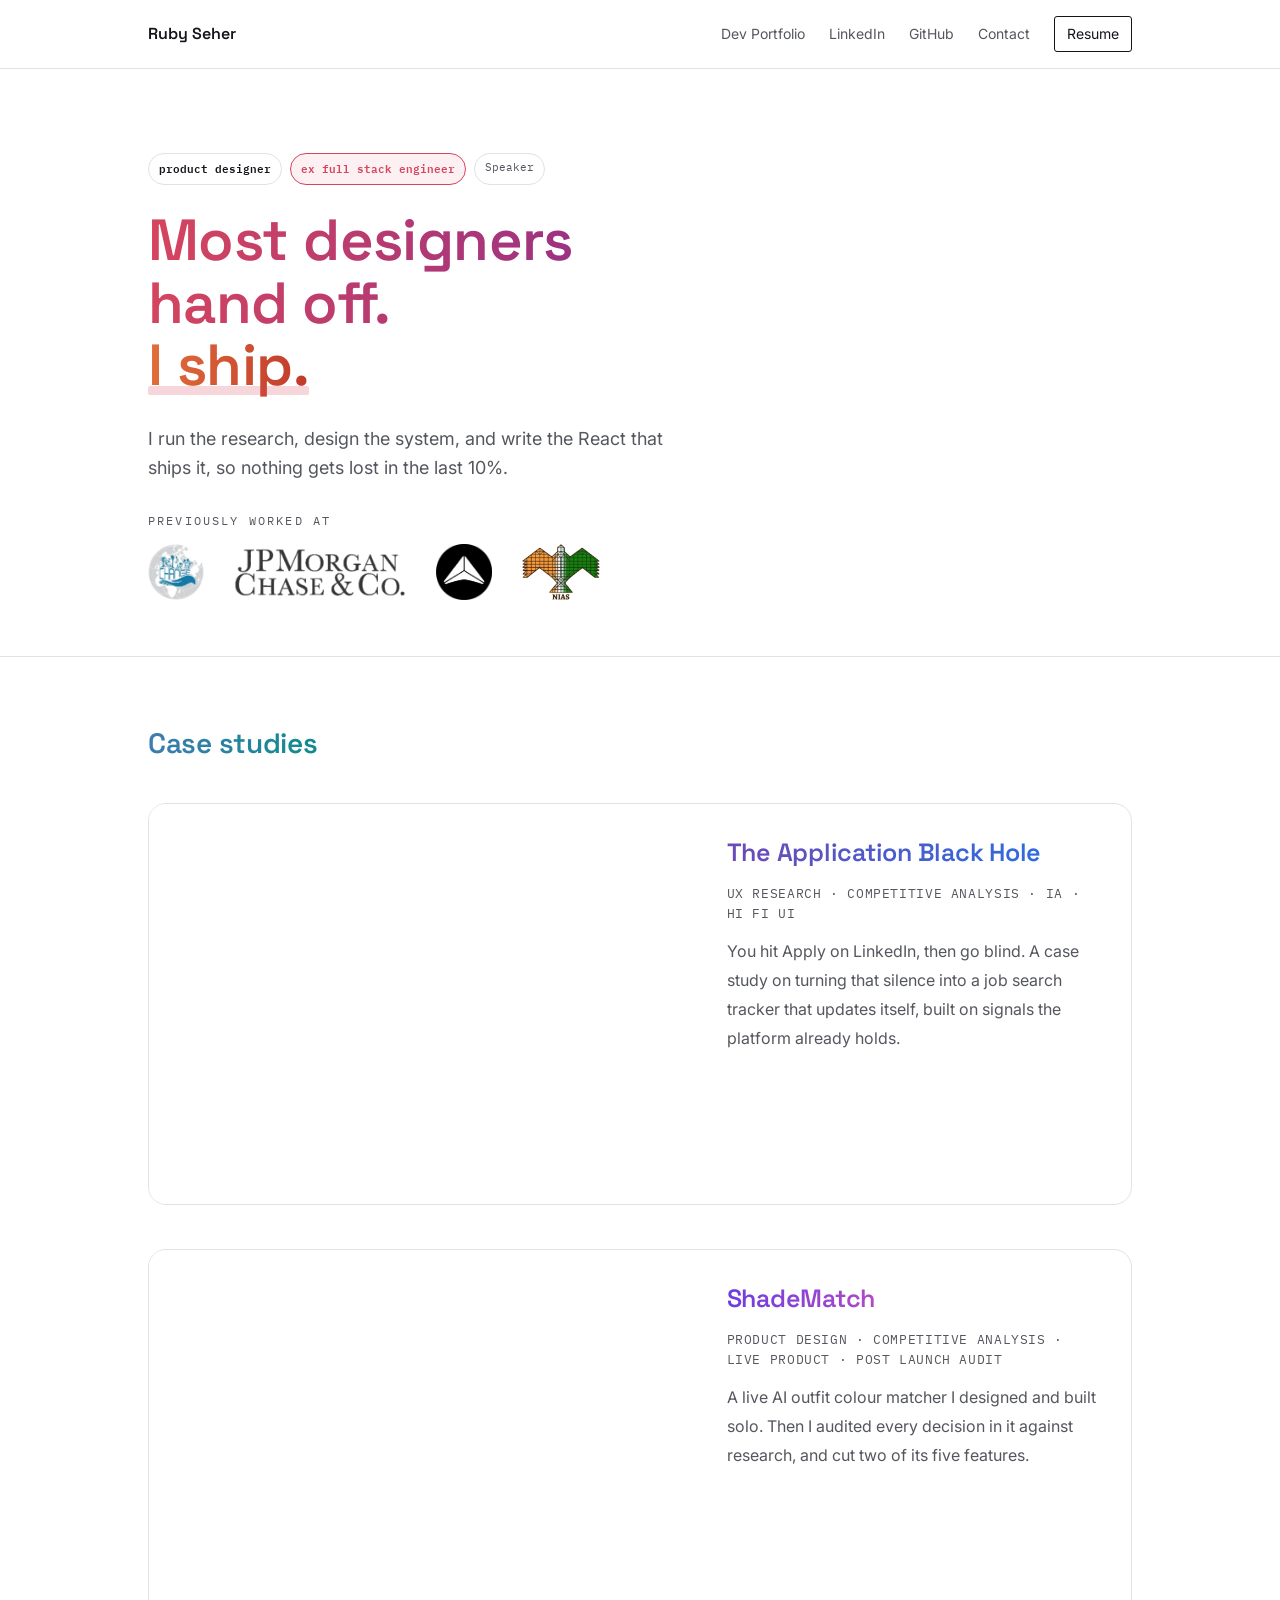
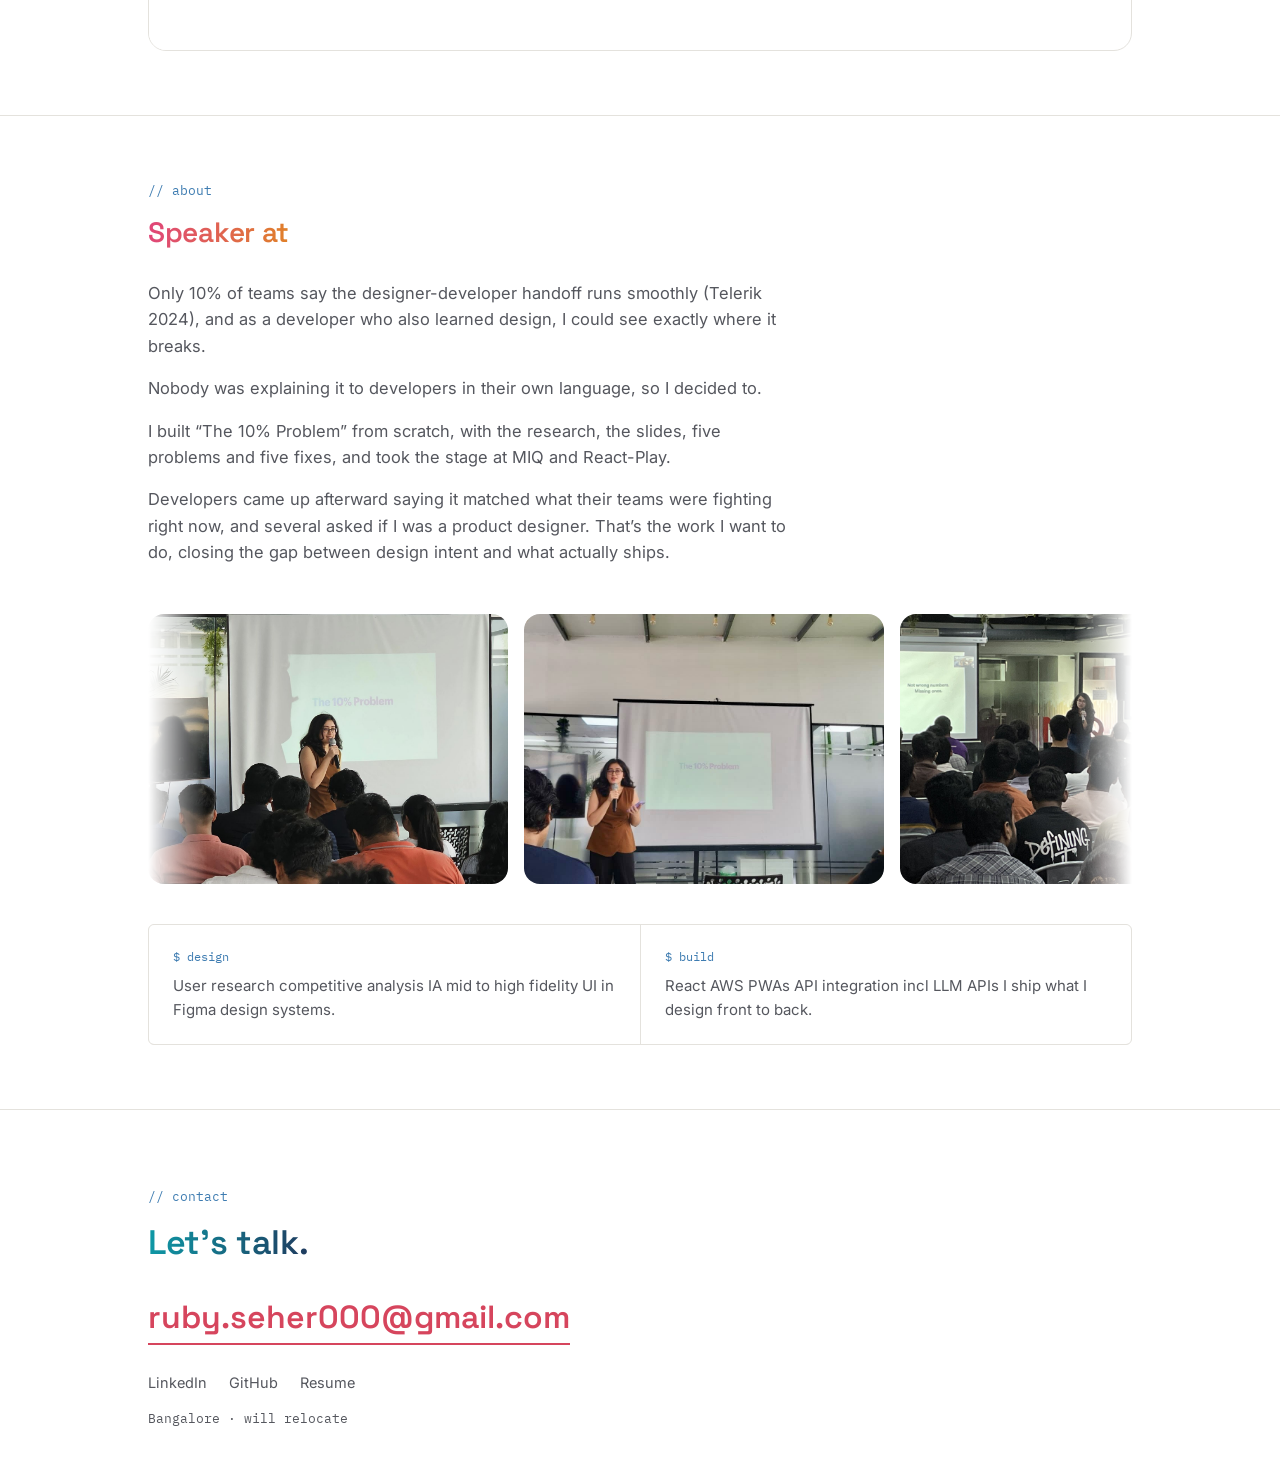
==== commit cdf6c862: "Update index.html Co-Authored-By: Claude Sonnet 5.5 <noreply@anthropic.com>" ====
--- a/src/index.html
+++ b/src/index.html
@@ -111,8 +111,8 @@
         <p>Only 10% of teams say the designer-developer handoff runs smoothly (Telerik 2024), and as a developer who
           also learned design, I could see exactly where it breaks.</p>
         <p>Nobody was explaining it to developers in their own language, so I decided to.</p>
-        <p>I built “The 10% Problem” from scratch, with the research, the script, the slides, five problems and five
-          fixes, and took the stage at a React meetup hosted at MIQ.</p>
+        <p>I built “The 10% Problem” from scratch, with the research, the slides, five problems and five
+          fixes, and took the stage at MIQ and React-Play.</p>
         <p>Developers came up afterward saying it matched what their teams were fighting right now, and several asked if I was a product designer.
           That’s the work I want to do, closing the gap between design intent and what actually ships.</p>
       </div>
